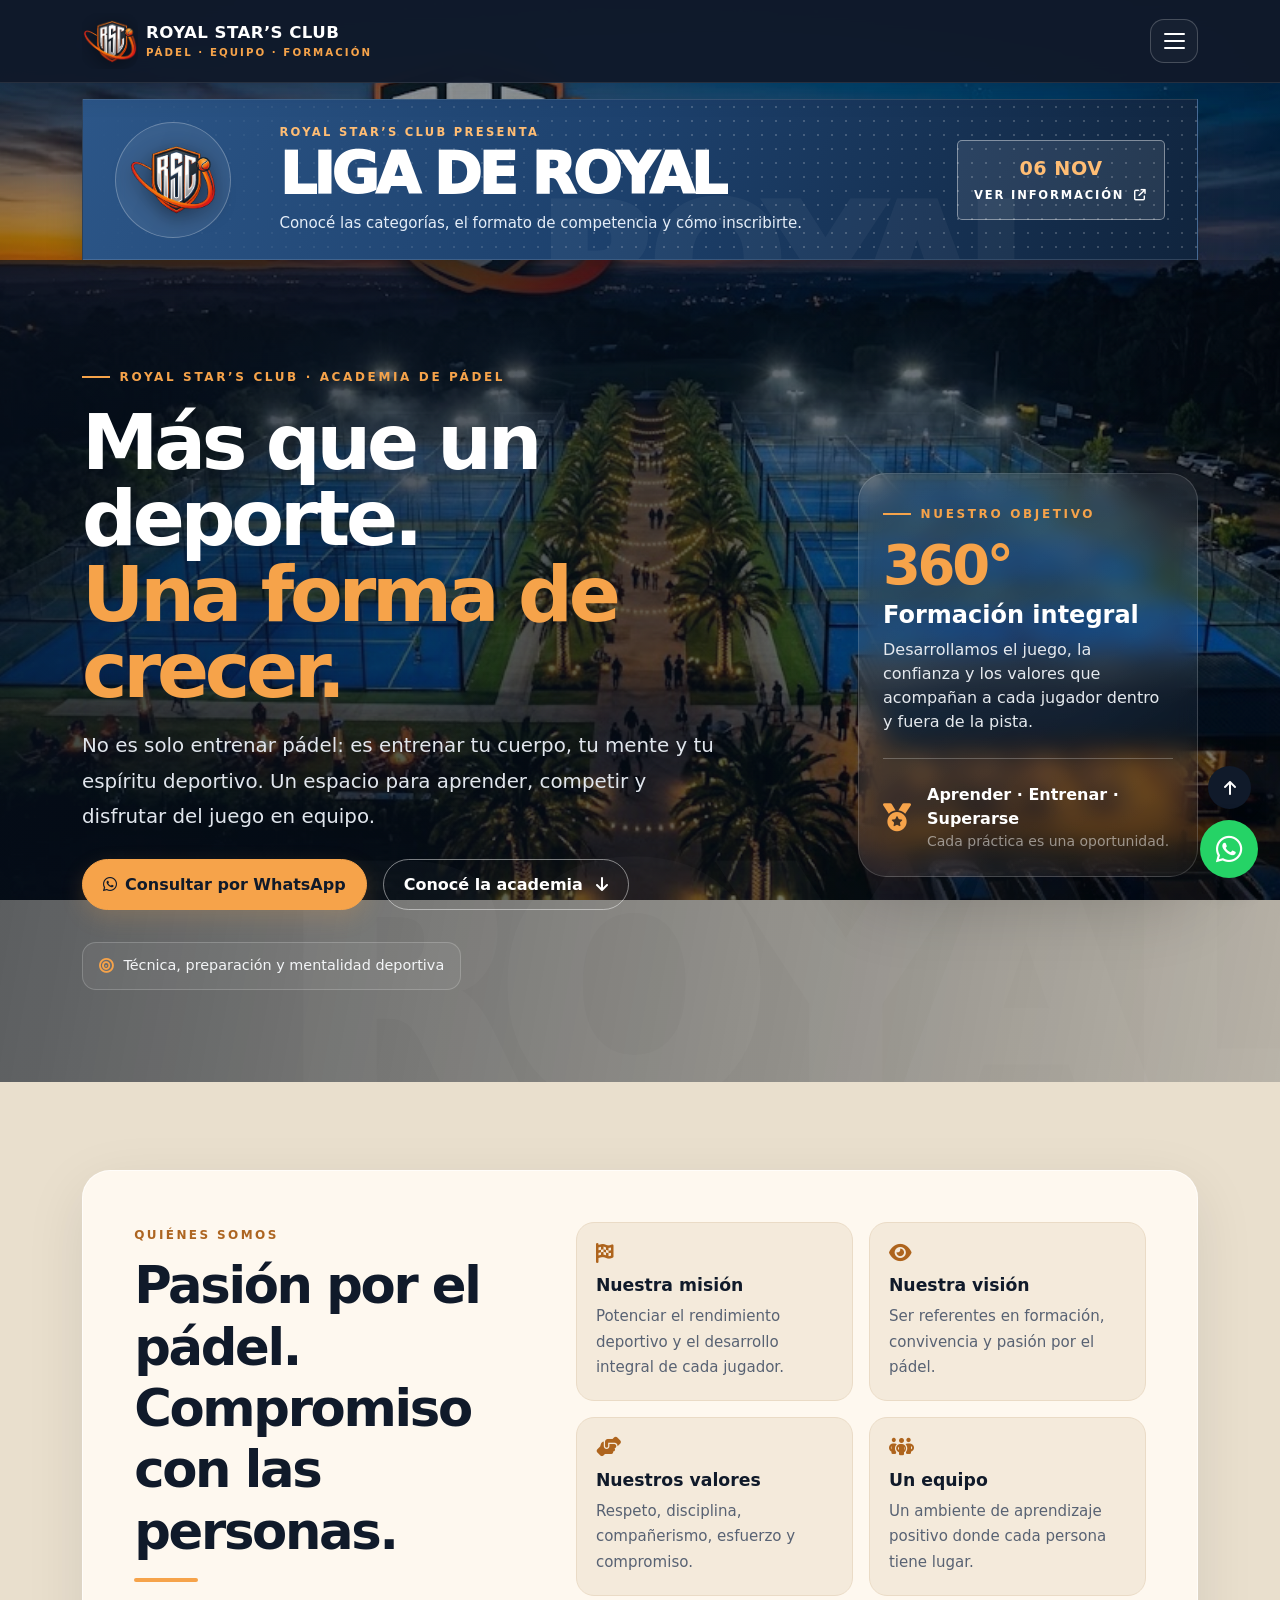
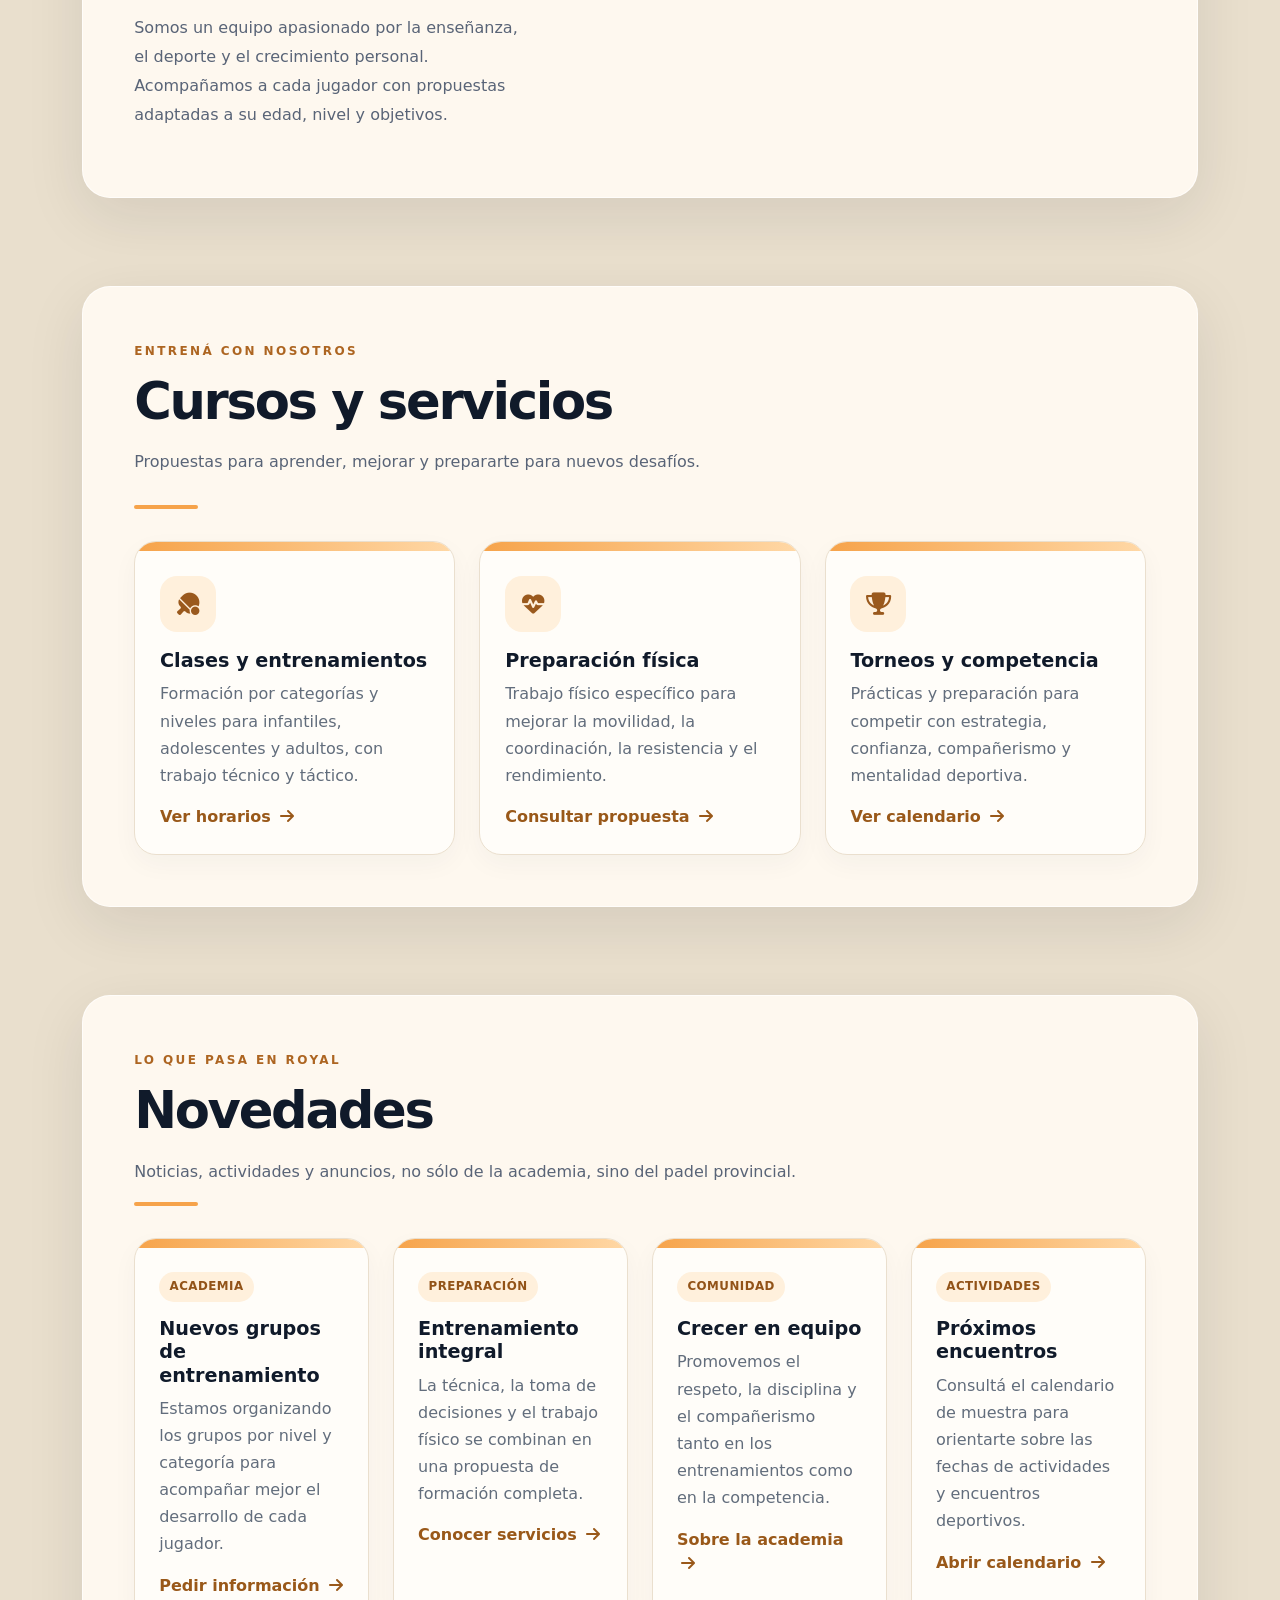
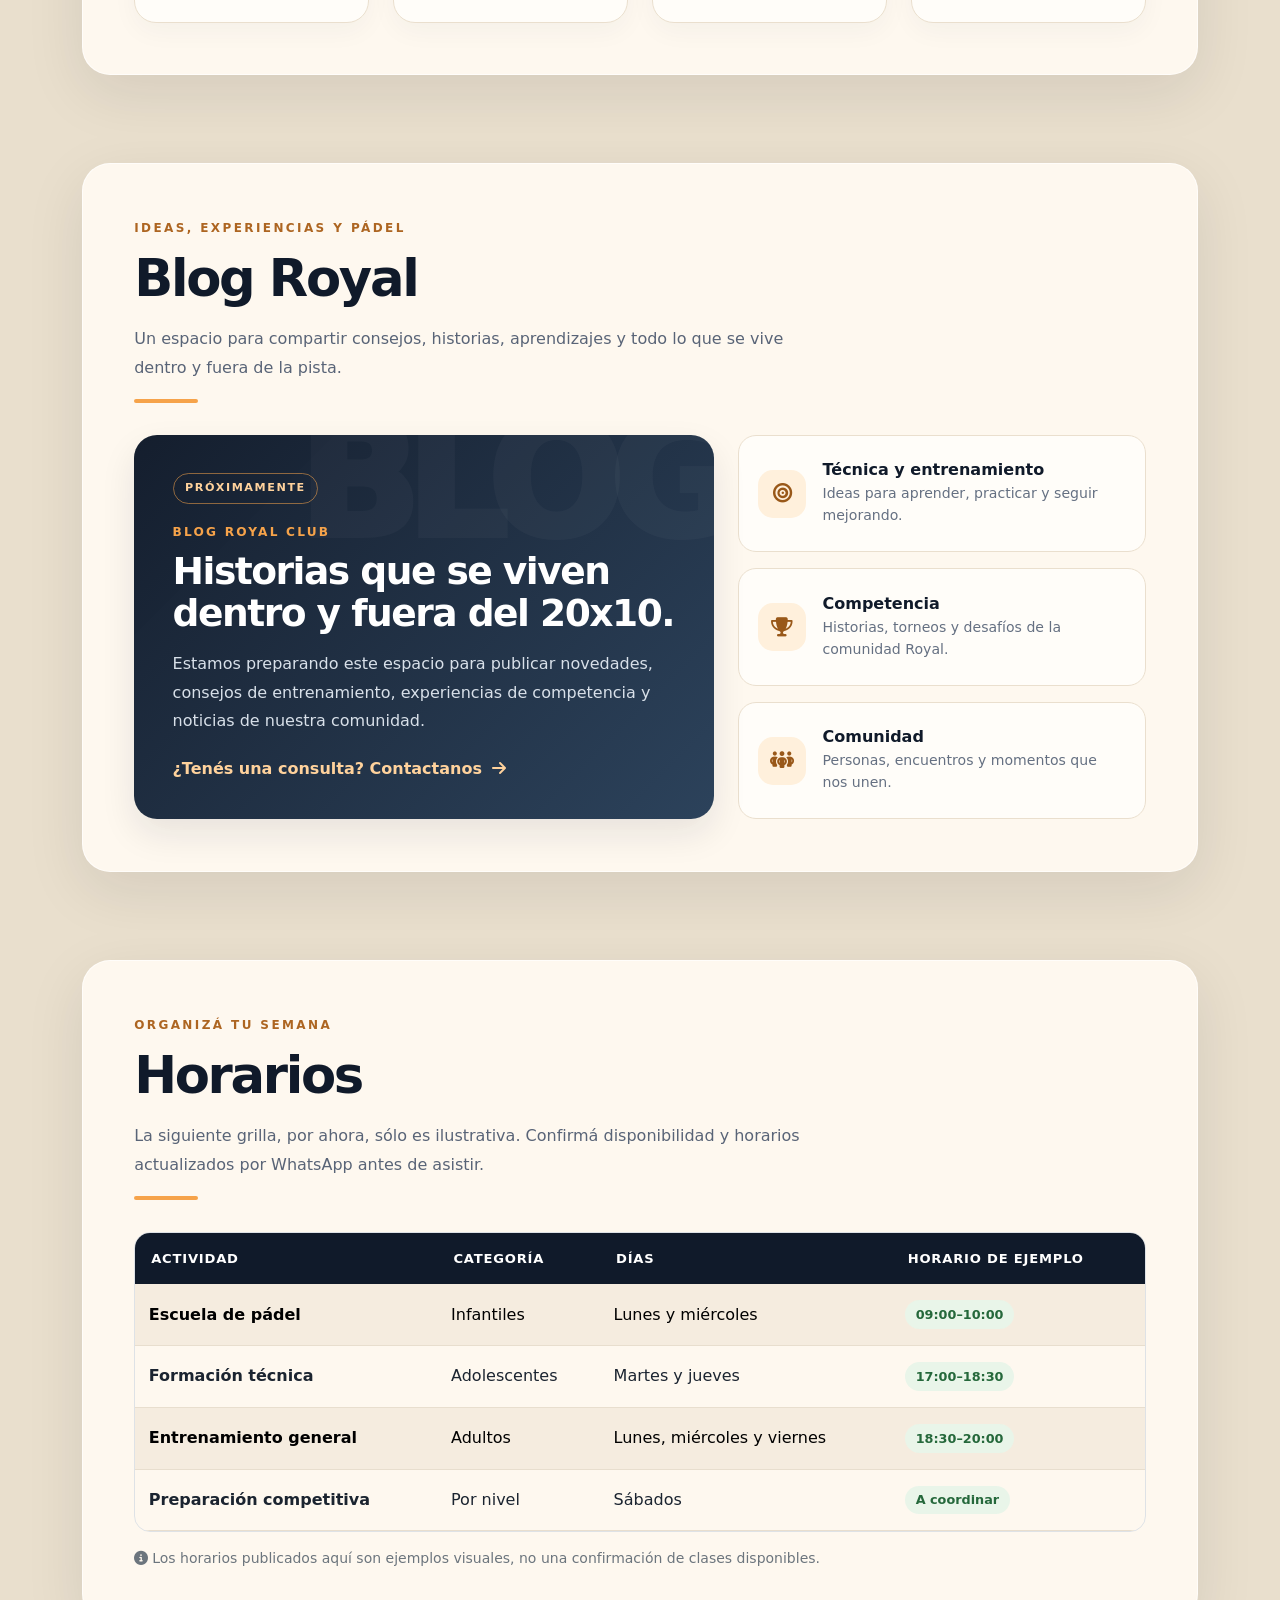
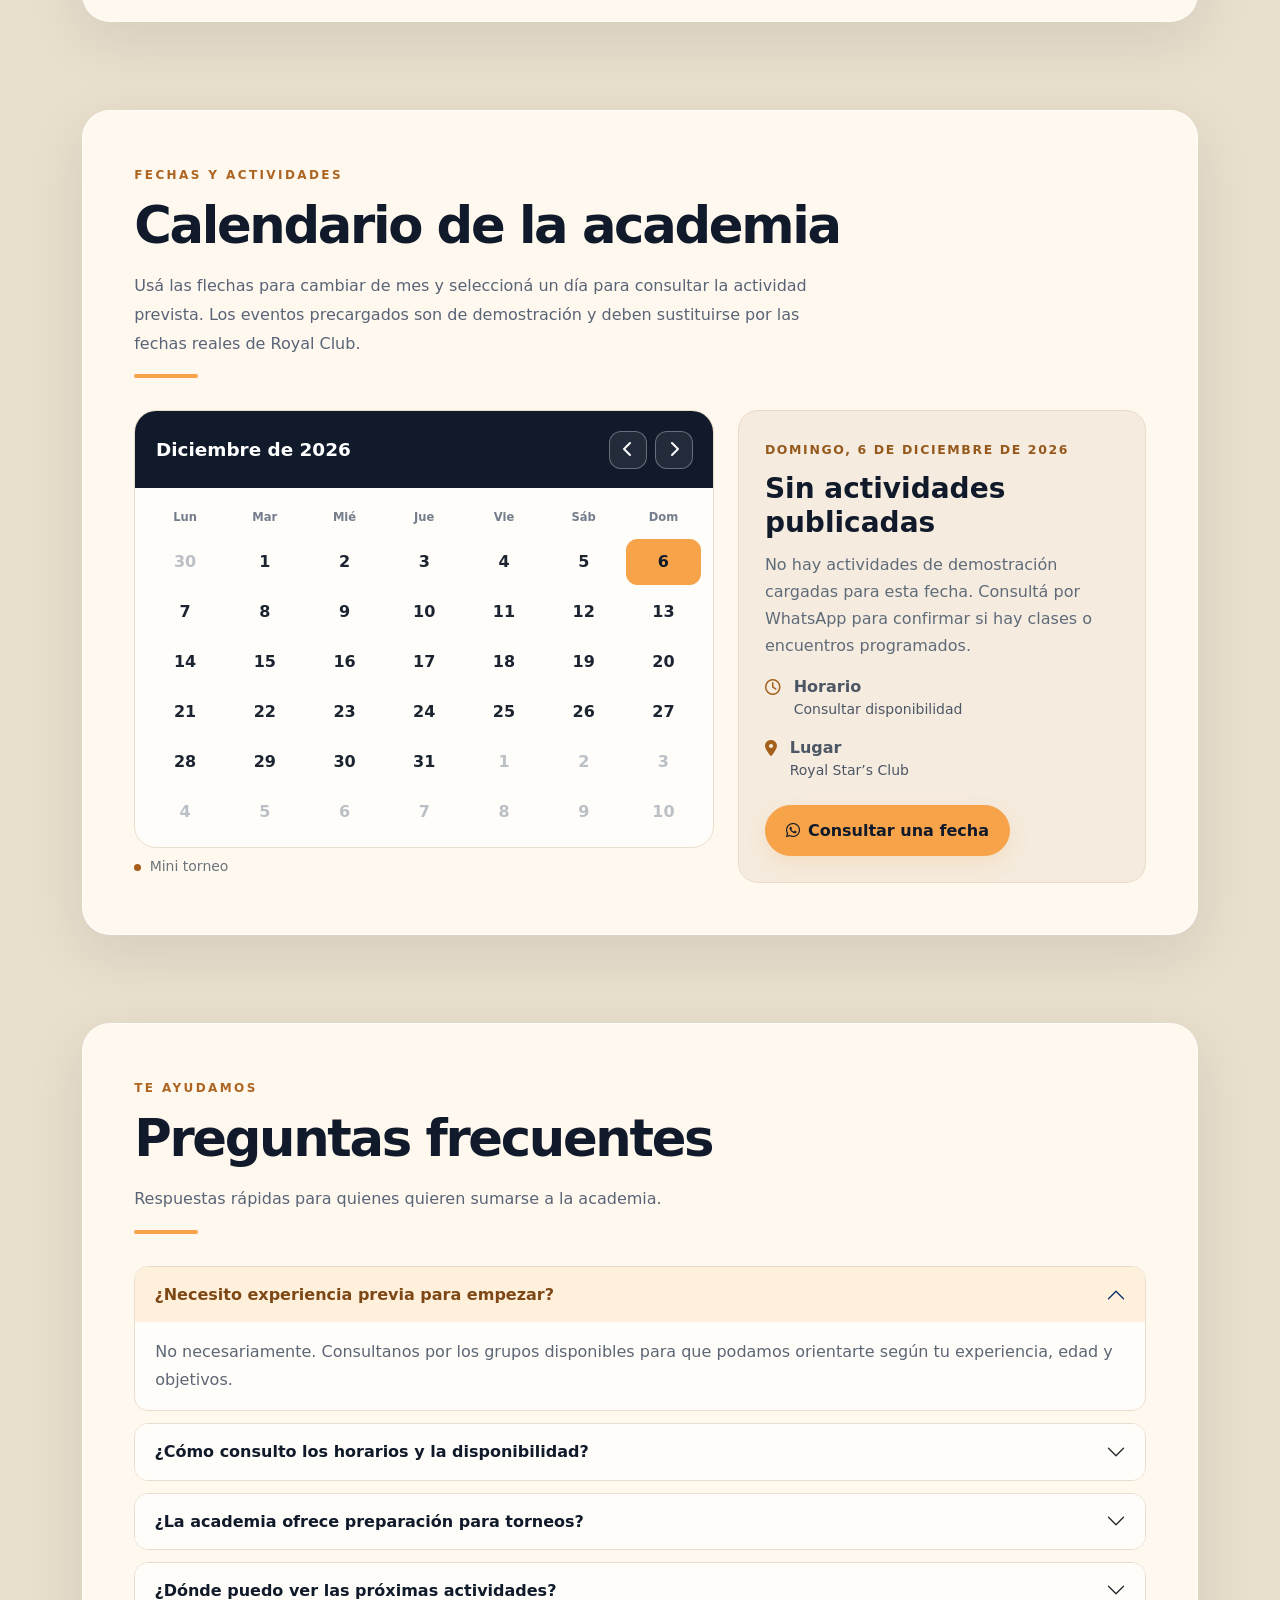
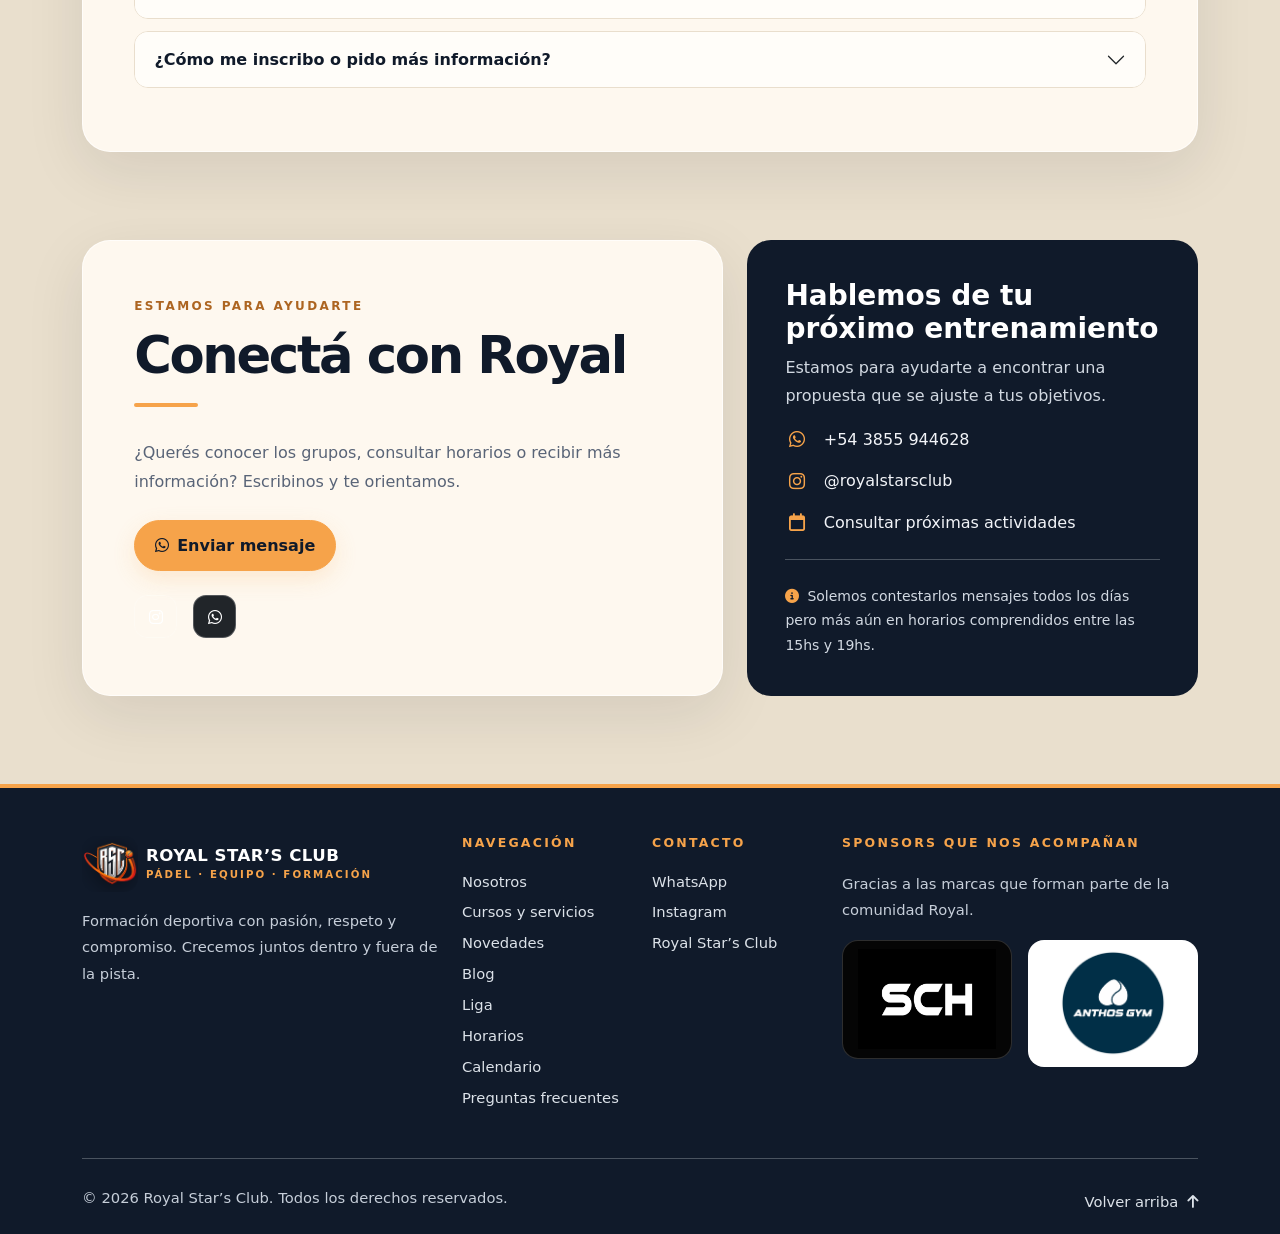
==== index.html @ f1d7011c "Add files via upload" ====
<!doctype html>
<html lang="es">
<head>
  <meta charset="utf-8">
  <meta name="viewport" content="width=device-width, initial-scale=1">
  <meta name="theme-color" content="#101a2a">
  <meta name="description" content="Royal Star’s Club: pádel, formación, equipo y competencia.">
  <title>Royal Star’s Club | Pádel, equipo y formación</title>
  <link rel="icon" type="image/png" href="favicon-royal.png">
  <link href="https://cdn.jsdelivr.net/npm/bootstrap@5.3.3/dist/css/bootstrap.min.css" rel="stylesheet">
  <link rel="stylesheet" href="https://cdnjs.cloudflare.com/ajax/libs/font-awesome/6.5.2/css/all.min.css">
  <style>
    :root{--navy:#101a2a;--navy-2:#172740;--gold:#f6a34a;--cream:#fff8ed;--ink:#1b2430;--muted:#657082;--green:#25d366}
    *{box-sizing:border-box;scroll-behavior:smooth;scroll-padding-top:90px}
    body{margin:0;color:var(--ink);font-family:system-ui,-apple-system,"Segoe UI",Roboto,Arial,sans-serif;background:#e9dfcd;position:relative;isolation:isolate}
    /* Nuevo fondo panorámico de Royal Star’s Club. */
    body::before{content:"";position:fixed;inset:0;z-index:-2;background-image:linear-gradient(135deg,rgba(5,14,26,.28),rgba(5,14,26,.16)),url('fondo-royal.png');background-position:center;background-size:cover;background-repeat:no-repeat;filter:saturate(1.02)}
    body::after{content:"";position:fixed;inset:0;z-index:-1;background:rgba(5,13,24,.16);pointer-events:none}
    .site-nav{background:rgba(16,26,42,.96);backdrop-filter:blur(14px);box-shadow:0 8px 28px #101a2a26;border-bottom:1px solid #ffffff18}
    .navbar{min-height:78px}
    .brand-mark{width:56px;height:56px;display:inline-grid;place-items:center;flex:0 0 56px;border-radius:14px;background:transparent;box-shadow:none;overflow:hidden}.brand-mark img{width:100%;height:100%;object-fit:contain;filter:drop-shadow(0 4px 9px #0007)}
    .brand-name{color:#fff;font-size:1.04rem;line-height:1.12;font-weight:800;letter-spacing:.025em}
    .brand-name small{display:block;color:var(--gold);font-size:.64rem;letter-spacing:.2em;margin-top:4px}
    .navbar .nav-link{color:#e9edf3;font-weight:650;font-size:.88rem;padding:.7rem .62rem!important;border-radius:9px;transition:color .2s,background .2s}
    .navbar .nav-link:hover,.navbar .nav-link:focus{color:var(--gold);background:#ffffff0c}
    .navbar-toggler{border-color:#ffffff55}.navbar-toggler:focus{box-shadow:0 0 0 .2rem #f6a34a55}.navbar-toggler-icon{filter:brightness(0) invert(1)}
    .btn-royal{background:var(--gold);border:1px solid var(--gold);color:var(--navy);font-weight:800;border-radius:999px;padding:.78rem 1.25rem;box-shadow:0 8px 22px #f6a34a30;transition:transform .2s,box-shadow .2s}
    .btn-royal:hover{background:#ffb765;border-color:#ffb765;color:var(--navy);transform:translateY(-2px);box-shadow:0 12px 27px #f6a34a45}
    .btn-ghost{border:1px solid #ffffff78;color:#fff;border-radius:999px;padding:.78rem 1.25rem;font-weight:700}.btn-ghost:hover{background:#fff;color:var(--navy)}
    .hero{min-height:calc(100svh - 78px);display:grid;align-items:center;padding:6rem 0 5.5rem;color:#fff;position:relative;overflow:hidden;background:linear-gradient(100deg,rgba(7,17,31,.66),rgba(7,17,31,.43) 55%,rgba(7,17,31,.22))}
    .hero::after{content:"ROYAL";position:absolute;right:-.03em;bottom:-.23em;font-size:clamp(9rem,25vw,25rem);font-weight:950;letter-spacing:-.09em;color:#ffffff07;line-height:1;pointer-events:none}
    .eyebrow{display:inline-flex;align-items:center;gap:.6rem;color:var(--gold);font-size:.75rem;text-transform:uppercase;letter-spacing:.22em;font-weight:850}
    .eyebrow::before{content:"";width:28px;height:2px;background:var(--gold)}
    .hero h1{font-size:clamp(2.65rem,6vw,5.35rem);line-height:.99;letter-spacing:-.055em;font-weight:900;max-width:850px;margin:1.2rem 0}
    .hero h1 span{color:var(--gold)}.hero-lead{font-size:clamp(1.05rem,1.8vw,1.24rem);line-height:1.8;color:#e1e6ed;max-width:640px}
    .hero-tag{display:inline-flex;align-items:center;gap:.65rem;margin-top:2rem;padding:.75rem 1rem;border:1px solid #ffffff30;border-radius:14px;background:#ffffff0d;color:#f3f5f7;font-size:.9rem}
    .hero-tag i{color:var(--gold)}
    .hero-side{border:1px solid #ffffff28;border-radius:28px;padding:1.5rem;background:linear-gradient(145deg,#ffffff1c,#ffffff06);backdrop-filter:blur(12px);max-width:360px;margin-left:auto;box-shadow:0 25px 70px #0003}
    .hero-side .big-number{font-size:3.4rem;font-weight:900;letter-spacing:-.06em;color:var(--gold);line-height:1}.hero-side p{color:#e5e9ee}
    .section-wrap{padding:5.5rem 0;position:relative}
    .section-panel{background:rgba(255,250,242,.93);border:1px solid #ffffffb5;border-radius:28px;padding:clamp(1.3rem,4vw,3.2rem);box-shadow:0 18px 60px #101a2a18}
    .section-kicker{color:#ad6521;font-size:.75rem;letter-spacing:.2em;text-transform:uppercase;font-weight:850}
    .section-title{color:var(--navy);font-weight:900;letter-spacing:-.045em;font-size:clamp(2rem,4.2vw,3.2rem);margin:.55rem 0 1rem}
    .section-intro{max-width:690px;color:#596477;line-height:1.8}
    .title-rule{height:4px;width:64px;border-radius:3px;background:var(--gold);margin:1rem 0 2rem}
    .value-tile{height:100%;padding:1.2rem;border-radius:18px;background:#f4eadb;border:1px solid #eadbc6}
    .value-tile i{font-size:1.25rem;color:#ae641d;margin-bottom:.8rem}.value-tile h3{font-size:1.08rem;font-weight:850;color:var(--navy)}.value-tile p{margin:0;color:#586273;line-height:1.7;font-size:.94rem}
    .service-card,.news-card{height:100%;background:#fffdf9;border:1px solid #eadfce;border-radius:22px;overflow:hidden;box-shadow:0 9px 26px #2532460a;transition:transform .22s,box-shadow .22s}
    .service-card:hover,.news-card:hover{transform:translateY(-5px);box-shadow:0 18px 38px #25324617}
    .card-top{height:9px;background:linear-gradient(90deg,var(--gold),#ffd8a6)}.service-icon{width:56px;height:56px;display:grid;place-items:center;background:#fff0dc;color:#9a591d;border-radius:17px;font-size:1.4rem;margin-bottom:1.1rem}
    .service-body{padding:1.55rem}.service-body h3,.news-body h3{font-size:1.2rem;font-weight:850;color:var(--navy)}.service-body p,.news-body p{color:#626d7c;line-height:1.7}.text-link{font-weight:800;color:#995819;text-decoration:none}.text-link:hover{color:#c27523}
    .news-date{display:inline-flex;padding:.38rem .65rem;border-radius:999px;background:#fff0dc;color:#925318;font-size:.74rem;font-weight:850;letter-spacing:.04em;margin-bottom:.95rem}.news-body{padding:1.5rem}
    .table-royal{--bs-table-bg:transparent;--bs-table-striped-bg:#f5ecdf;--bs-table-color:var(--ink);vertical-align:middle;margin-bottom:0}.table-royal thead th{background:var(--navy);color:#fff;border:0;font-size:.82rem;letter-spacing:.06em;text-transform:uppercase;padding:1rem}.table-royal tbody td{padding:1rem .85rem;border-color:#e8dece}.time-pill{display:inline-block;background:#e9f5e9;color:#25683b;border-radius:999px;padding:.3rem .65rem;font-size:.8rem;font-weight:800}
    .calendar-shell{border:1px solid #e9decb;border-radius:22px;overflow:hidden;background:#fffdf9}.calendar-head{background:var(--navy);color:#fff;padding:1.2rem 1.3rem;display:flex;align-items:center;justify-content:space-between;gap:1rem}.calendar-head h3{font-weight:850;margin:0;font-size:1.15rem}.calendar-nav{display:flex;gap:.5rem}.calendar-nav button{width:38px;height:38px;border-radius:12px;border:1px solid #ffffff50;background:#ffffff14;color:#fff}.calendar-nav button:hover{background:var(--gold);color:var(--navy)}
    .calendar-grid{display:grid;grid-template-columns:repeat(7,minmax(0,1fr));padding:.75rem;gap:.25rem}.weekday{text-align:center;font-size:.72rem;font-weight:850;color:#747d8b;padding:.55rem 0}.calendar-day{min-height:46px;border:1px solid transparent;border-radius:11px;background:transparent;color:var(--ink);font-weight:650;position:relative}.calendar-day:hover{background:#fff0dc;border-color:#f1c68e}.calendar-day.muted{color:#bbc0c6}.calendar-day.today{border-color:var(--gold)}.calendar-day.selected{background:var(--gold);color:var(--navy);font-weight:900}.calendar-day.has-event::after{content:"";height:5px;width:5px;position:absolute;bottom:5px;left:calc(50% - 2.5px);border-radius:50%;background:#a75e1c}.calendar-day.selected.has-event::after{background:var(--navy)}
    .event-panel{height:100%;padding:1.6rem;border-radius:20px;background:#f5ecdf;border:1px solid #e9dcc6}.event-panel .event-date{font-size:.78rem;font-weight:850;letter-spacing:.13em;text-transform:uppercase;color:#96591d}.event-panel h3{font-weight:900;color:var(--navy);margin:.7rem 0}.event-panel p{color:#606b7a;line-height:1.7}.event-detail{display:flex;gap:.8rem;align-items:flex-start;margin-top:1rem;color:#4c5665}.event-detail i{color:#a5601c;margin-top:.2rem}
    .accordion-item{border:1px solid #e9decd!important;background:#fffdf9!important;border-radius:14px!important;overflow:hidden;margin-bottom:.75rem}.accordion-button{background:#fffdf9;color:var(--navy);font-weight:800;padding:1.1rem 1.2rem;box-shadow:none!important}.accordion-button:not(.collapsed){background:#fff0dc;color:#7d4816}.accordion-body{color:#5c6675;line-height:1.75}
    .contact-card{background:var(--navy);color:#fff;border-radius:24px;padding:clamp(1.5rem,4vw,2.4rem);height:100%}.contact-card h3{font-weight:850}.contact-card p{color:#d2d9e2;line-height:1.75}.contact-item{display:flex;gap:.9rem;align-items:center;margin-top:1.1rem;color:#f2f4f8}.contact-item i{color:var(--gold);font-size:1.15rem;width:24px;text-align:center}.contact-item a{color:inherit;text-decoration:none}.contact-item a:hover{color:var(--gold)}
    .site-footer{background:var(--navy);color:#fff;padding:3rem 0 1.3rem;border-top:4px solid var(--gold)}.footer-title{font-size:.78rem;letter-spacing:.18em;text-transform:uppercase;color:var(--gold);font-weight:850;margin-bottom:1.25rem}.footer-copy{color:#c6ced9;line-height:1.8;font-size:.92rem}.footer-link{color:#dce2e9;text-decoration:none;display:block;margin:.55rem 0;font-size:.92rem}.footer-link:hover{color:var(--gold)}
     .sponsor-box{min-height:116px;border:1px solid #ffffff2a;border-radius:16px;background:#ffffff0d;display:flex;align-items:center;justify-content:center;padding:.55rem;transition:transform .2s,box-shadow .2s;overflow:hidden}.sponsor-box:hover{transform:translateY(-3px);box-shadow:0 10px 24px #0003}.sponsor-box img{display:block;width:100%;height:100px;max-height:100px;object-fit:contain}.sponsor-box-sch{background:#050505}.sponsor-box-anthos{background:#fff}.sponsor-box-anthos img{height:108px;max-height:108px}
    .social-icon{width:43px;height:43px;border-radius:13px;display:inline-grid;place-items:center;border:1px solid #ffffff3b;color:#fff;text-decoration:none;margin-right:.5rem}.social-icon:hover{background:var(--gold);border-color:var(--gold);color:var(--navy)}
    .float-ws{position:fixed;right:22px;bottom:22px;z-index:1040;width:58px;height:58px;border-radius:50%;display:grid;place-items:center;background:var(--green);color:#fff;font-size:1.9rem;text-decoration:none;box-shadow:0 8px 24px #07100f40;transition:transform .2s}.float-ws:hover{transform:translateY(-4px) scale(1.04);color:white}
    .to-top{position:fixed;right:29px;bottom:91px;z-index:1039;width:43px;height:43px;border-radius:50%;display:grid;place-items:center;background:var(--navy);color:#fff;text-decoration:none;box-shadow:0 5px 15px #0002}.to-top:hover{background:var(--gold);color:var(--navy)}
    @media(max-width:991.98px){.navbar-collapse{padding:1rem 0}.navbar-nav{gap:.2rem}.navbar .nav-link{padding:.7rem .75rem!important}.hero{min-height:unset;padding:6rem 0}.hero-side{margin:2.5rem 0 0;max-width:none}.section-wrap{padding:3.5rem 0}.hero::after{font-size:35vw}}
    @media(max-width:575.98px){.brand-name{font-size:.86rem}.brand-mark{height:46px;width:46px;flex-basis:46px}.section-panel{border-radius:20px}.calendar-grid{gap:.05rem;padding:.4rem}.calendar-day{min-height:38px;font-size:.84rem;border-radius:8px}.weekday{font-size:.65rem}.calendar-head{padding:1rem}.hero h1{font-size:2.8rem}.float-ws{right:14px;bottom:14px;width:52px;height:52px}.to-top{right:20px;bottom:78px}}
  
    /* Blog y Liga */
    .blog-feature{height:100%;min-height:310px;position:relative;overflow:hidden;display:flex;align-items:flex-end;padding:clamp(1.5rem,4vw,2.4rem);border-radius:23px;background:linear-gradient(135deg,rgba(16,26,42,.98),rgba(31,55,82,.94));color:#fff;box-shadow:0 15px 35px #101a2a18}
    .blog-feature::after{content:"BLOG";position:absolute;right:-.06em;top:-.2em;font-size:clamp(5rem,15vw,10rem);font-weight:950;letter-spacing:-.09em;color:#ffffff08;line-height:1;pointer-events:none}
    .blog-feature-content{position:relative;z-index:1;max-width:580px}.blog-status{display:inline-flex;padding:.38rem .72rem;border:1px solid #f6a34a88;border-radius:999px;color:#ffd29c;font-size:.7rem;font-weight:900;letter-spacing:.14em}
    .blog-feature-kicker{display:block;color:var(--gold);font-size:.76rem;font-weight:850;letter-spacing:.18em;text-transform:uppercase;margin:1.2rem 0 .5rem}.blog-feature h3{font-size:clamp(1.6rem,3.2vw,2.35rem);font-weight:900;letter-spacing:-.04em;line-height:1.12;max-width:520px}.blog-feature p{color:#d8e0e9;line-height:1.8;max-width:520px;margin:1rem 0 1.3rem}.blog-feature-link{color:#ffd29c;text-decoration:none;font-weight:850}.blog-feature-link:hover{color:#fff}.blog-topics{height:100%;display:grid;gap:1rem}.blog-topic{display:flex;align-items:center;gap:1rem;padding:1.2rem;border:1px solid #eadfce;border-radius:18px;background:#fffdf9;min-height:92px}.blog-topic-icon{width:48px;height:48px;flex:0 0 48px;display:grid;place-items:center;border-radius:15px;background:#fff0dc;color:#995819;font-size:1.2rem}.blog-topic h3{font-size:1rem;color:var(--navy);font-weight:850;margin:0 0 .25rem}.blog-topic p{font-size:.88rem;line-height:1.55;color:#657082;margin:0}
    .league-hero{position:relative;overflow:hidden;padding:clamp(1.5rem,4vw,2.7rem);border-radius:24px;background:linear-gradient(120deg,#101a2a 0%,#1a304c 66%,#284968 100%);color:#fff;box-shadow:0 17px 38px #101a2a20}.league-hero::after{content:"LIGA";position:absolute;right:-.03em;bottom:-.28em;font-size:clamp(7rem,20vw,14rem);font-weight:950;letter-spacing:-.09em;line-height:1;color:#ffffff08;pointer-events:none}.league-hero-content{position:relative;z-index:1}.league-overline{display:inline-flex;align-items:center;gap:.55rem;color:#ffd29c;font-size:.76rem;font-weight:900;letter-spacing:.19em;text-transform:uppercase}.league-hero h2{font-size:clamp(2rem,4.5vw,3.45rem);font-weight:950;letter-spacing:-.055em;line-height:1.04;margin:1rem 0 .8rem}.league-hero h2 span{color:var(--gold)}.league-hero p{color:#e0e7ef;max-width:650px;line-height:1.75;margin-bottom:1.15rem}.league-location{display:inline-flex;align-items:center;gap:.6rem;padding:.65rem .9rem;border-radius:12px;background:#ffffff13;border:1px solid #ffffff28;color:#fff;font-weight:800}.league-location i{color:var(--gold)}.league-date-stamp{position:relative;z-index:1;width:min(100%,190px);margin-left:auto;padding:1.25rem;border:1px solid #ffffff34;border-radius:20px;background:#ffffff12;text-align:center;backdrop-filter:blur(8px)}.league-date-stamp small{display:block;color:#ffd29c;font-size:.72rem;font-weight:900;letter-spacing:.17em}.league-date-stamp strong{display:block;font-size:3.3rem;font-weight:950;letter-spacing:-.07em;line-height:1.05}.league-date-stamp span{display:block;color:#e1e7ee;font-weight:750}.league-metric{height:100%;padding:1.35rem;border-radius:18px;background:#fffdf9;border:1px solid #eadfce;box-shadow:0 8px 22px #25324608}.league-metric-label{display:block;color:#8c591f;font-size:.72rem;font-weight:900;letter-spacing:.13em;text-transform:uppercase;margin-bottom:.45rem}.league-metric strong{display:block;color:var(--navy);font-size:clamp(1.4rem,3vw,2rem);font-weight:950;letter-spacing:-.045em;line-height:1.1}.league-metric p{color:#657082;font-size:.88rem;line-height:1.55;margin:.55rem 0 0}.league-info-card{height:100%;padding:1.5rem;border:1px solid #eadfce;border-radius:20px;background:#fffdf9}.league-info-title{display:flex;align-items:center;gap:.7rem;color:var(--navy);font-size:1.18rem;font-weight:900;margin-bottom:1.25rem}.league-info-title i{color:#a5601c}.league-step{display:flex;gap:.9rem;align-items:flex-start;margin:1.05rem 0}.league-step-number{width:34px;height:34px;flex:0 0 34px;display:grid;place-items:center;border-radius:11px;background:#fff0dc;color:#925318;font-weight:950}.league-step h4{font-size:.98rem;color:var(--navy);font-weight:850;margin:0 0 .25rem}.league-step p{font-size:.9rem;color:#626d7c;line-height:1.6;margin:0}.league-payment-note{display:flex;gap:.85rem;align-items:flex-start;padding:1rem 1.1rem;margin-top:1.1rem;border-radius:15px;border:1px solid #f0d3ac;background:#fff5e8;color:#65451f;line-height:1.65;font-size:.9rem}.league-payment-note i{color:#a5601c;font-size:1.15rem;margin-top:.2rem}.league-category{padding:1.35rem;border:1px solid #eadfce;border-radius:18px;background:#f9f3e9;margin-bottom:1rem}.league-category:last-child{margin-bottom:0}.league-category h4{display:flex;align-items:center;gap:.6rem;font-size:1.02rem;color:var(--navy);font-weight:900;margin:0 0 1rem}.league-category h4 i{color:#a5601c}.category-tags{display:flex;flex-wrap:wrap;gap:.5rem}.category-tag{display:inline-flex;align-items:center;padding:.48rem .72rem;border-radius:999px;background:#fffdf9;border:1px solid #e8d9c3;color:#5a4b39;font-size:.83rem;font-weight:800}.league-cta{display:flex;align-items:center;justify-content:space-between;gap:1rem;flex-wrap:wrap;padding:1.35rem 1.5rem;margin-top:1.2rem;border-radius:18px;background:#f1e5d2;border:1px solid #e6d4ba}.league-cta h3{color:var(--navy);font-size:1.15rem;font-weight:900;margin:0 0 .25rem}.league-cta p{color:#626d7c;margin:0;font-size:.9rem;line-height:1.55}


    /* Menú principal desplegable con botón de tres líneas en todas las pantallas */
    .navbar{min-height:76px;flex-wrap:wrap}
    .navbar>.container{flex-wrap:wrap}
    .navbar-toggler{width:48px;height:44px;padding:0;display:grid;place-items:center;border:1px solid #ffffff35;border-radius:14px;background:#ffffff08;transition:background .2s,border-color .2s,transform .2s}
    .navbar-toggler:hover{background:#ffffff16;border-color:#f6a34a88}
    .navbar-toggler:focus{box-shadow:0 0 0 .2rem #f6a34a55}
    .hamburger-lines{width:21px;height:16px;display:flex;flex-direction:column;justify-content:space-between}
    .hamburger-lines span{display:block;width:100%;height:2px;border-radius:4px;background:#fff;transition:transform .22s ease,opacity .18s ease}
    .navbar-toggler[aria-expanded="true"] .hamburger-lines span:nth-child(1){transform:translateY(7px) rotate(45deg)}
    .navbar-toggler[aria-expanded="true"] .hamburger-lines span:nth-child(2){opacity:0}
    .navbar-toggler[aria-expanded="true"] .hamburger-lines span:nth-child(3){transform:translateY(-7px) rotate(-45deg)}
    .navbar .navbar-collapse{flex-basis:100%;width:100%;margin-top:.7rem;padding:.85rem;background:rgba(10,20,35,.98);border:1px solid #ffffff1c;border-radius:18px;box-shadow:0 16px 38px #0003;}
    .navbar .navbar-nav{display:grid;grid-template-columns:repeat(5,minmax(0,1fr));gap:.35rem;width:100%;margin:0!important}
    .navbar .navbar-nav .nav-link{display:flex;align-items:center;justify-content:center;min-height:44px;padding:.65rem .75rem!important;text-align:center}
    .navbar .navbar-nav .nav-item:last-child{display:flex;align-items:stretch}
    .navbar .navbar-nav .nav-item:last-child .btn{display:flex;align-items:center;justify-content:center;width:100%;min-height:44px;margin:0!important}
    @media(max-width:991.98px){.navbar .navbar-collapse{padding:.75rem}.navbar .navbar-nav{grid-template-columns:repeat(3,minmax(0,1fr))}.navbar .navbar-nav .nav-link{padding:.65rem .5rem!important}.navbar .navbar-nav .nav-item:last-child .btn{padding:.65rem .65rem}}
    @media(max-width:575.98px){.navbar .navbar-nav{grid-template-columns:repeat(2,minmax(0,1fr));gap:.25rem}.navbar .navbar-nav .nav-link{justify-content:flex-start;text-align:left;padding:.7rem .75rem!important}.navbar .navbar-nav .nav-item:last-child{grid-column:1/-1}.navbar .navbar-collapse{margin-top:.55rem;padding:.65rem;border-radius:15px}.navbar-toggler{width:44px;height:42px}}


    .league-promo-shell{position:relative;z-index:5;padding:16px 0 0;margin-bottom:0}
    .league-promo{position:relative;isolation:isolate;display:grid;grid-template-columns:142px minmax(0,1fr) auto;align-items:center;gap:1.4rem;min-height:150px;padding:1.35rem 2rem;overflow:hidden;text-decoration:none;color:#fff;background:linear-gradient(112deg,#2c5688 0%,#1d416d 48%,#10243d 100%);box-shadow:0 14px 32px #06142648;border:1px solid #ffffff20;transition:transform .22s,box-shadow .22s}
    .league-promo::before{content:"";position:absolute;inset:0;z-index:-1;opacity:.19;background-image:radial-gradient(#ffffff 1px,transparent 1px);background-size:14px 14px;mask-image:linear-gradient(90deg,transparent 0%,#000 55%,#000 100%)}
    .league-promo::after{content:"ROYAL";position:absolute;right:13%;bottom:-.55em;z-index:-1;color:#ffffff0b;font-size:clamp(5rem,13vw,10rem);font-weight:1000;letter-spacing:-.08em;line-height:1}
    .league-promo:hover{transform:translateY(-3px);box-shadow:0 20px 38px #0614265c;color:#fff}
    .league-promo-emblem{display:grid;place-items:center;width:116px;height:116px;border-radius:50%;background:#ffffff12;border:1px solid #ffffff42;backdrop-filter:blur(5px)}
    .league-promo-emblem img{width:90px;height:90px;object-fit:contain;filter:drop-shadow(0 5px 10px #0007)}
    .league-promo-copy small{display:block;color:#ffbd74;text-transform:uppercase;font-size:.72rem;letter-spacing:.2em;font-weight:900;margin-bottom:.35rem}
    .league-promo-copy h2{margin:0;color:#fff;font-size:clamp(2rem,4.5vw,3.65rem);font-weight:1000;line-height:.98;letter-spacing:-.055em;text-transform:uppercase}
    .league-promo-copy p{margin:.55rem 0 0;color:#e4edf8;font-size:.94rem;line-height:1.5}
    .league-promo-action{min-width:160px;text-align:center;padding:.9rem 1rem;border:1px solid #ffffff6b;background:#ffffff17;border-radius:5px;color:#fff;font-weight:900;letter-spacing:.03em}
    .league-promo-action strong{display:block;font-size:1.2rem;color:#ffbd74}.league-promo-action span{display:block;font-size:.72rem;text-transform:uppercase;letter-spacing:.16em;margin-top:.2rem}
    .league-promo:focus-visible{outline:4px solid #ffb45f;outline-offset:4px}
    @media(max-width:767.98px){.league-promo-shell{padding:12px 0 0}.league-promo{grid-template-columns:76px minmax(0,1fr);gap:.9rem;padding:1rem;min-height:120px}.league-promo-emblem{width:72px;height:72px}.league-promo-emblem img{width:62px;height:62px}.league-promo-copy h2{font-size:clamp(1.65rem,7vw,2.5rem)}.league-promo-copy p{font-size:.82rem}.league-promo-action{grid-column:1/-1;min-width:0;padding:.55rem .8rem}.league-promo-action strong,.league-promo-action span{display:inline;margin:0 .25rem}}
    @media(max-width:420px){.league-promo-copy small{font-size:.62rem;letter-spacing:.12em}.league-promo-copy p{max-width:250px}}
  </style>
</head>
<body id="top">
  <nav class="navbar site-nav sticky-top" aria-label="Navegación principal">
    <div class="container">
      <a class="navbar-brand d-flex align-items-center gap-2 me-3" href="#inicio" aria-label="Royal Star’s Club, inicio">
        <span class="brand-mark"><img src="logo-royal.png" alt="Escudo Royal Star’s Club"></span><span class="brand-name">ROYAL STAR’S CLUB<small>PÁDEL · EQUIPO · FORMACIÓN</small></span>
      </a>
      <button class="navbar-toggler ms-auto" type="button" data-bs-toggle="collapse" data-bs-target="#royalNav" aria-controls="royalNav" aria-expanded="false" aria-label="Abrir menú"><span class="hamburger-lines" aria-hidden="true"><span></span><span></span><span></span></span></button>
      <div class="collapse navbar-collapse" id="royalNav">
        <ul class="navbar-nav align-items-stretch">
          <li class="nav-item"><a class="nav-link" href="#inicio">Inicio</a></li>
          <li class="nav-item"><a class="nav-link" href="#nosotros">Nosotros</a></li>
          <li class="nav-item"><a class="nav-link" href="#cursos">Cursos</a></li>
          <li class="nav-item"><a class="nav-link" href="#novedades">Novedades</a></li>
          <li class="nav-item"><a class="nav-link" href="#blog">Blog</a></li>
          <li class="nav-item"><a class="nav-link" href="liga.html" target="_blank" rel="noopener">Liga</a></li>
          <li class="nav-item"><a class="nav-link" href="#horarios">Horarios</a></li>
          <li class="nav-item"><a class="nav-link" href="#calendario">Calendario</a></li>
          <li class="nav-item"><a class="nav-link" href="#preguntas">Preguntas frecuentes</a></li>
          <li class="nav-item ms-xl-1"><a class="btn btn-royal btn-sm px-3 mt-2 mt-xl-0" href="#contacto">Contacto <i class="fa-solid fa-arrow-right ms-1"></i></a></li>
        </ul>
      </div>
    </div>
  </nav>

  <main>

    <div class="league-promo-shell">
      <div class="container">
        <a class="league-promo" href="liga.html" target="_blank" rel="noopener" aria-label="Abrir la página especial Liga de Royal">
          <span class="league-promo-emblem"><img src="logo-royal.png" alt="" aria-hidden="true"></span>
          <span class="league-promo-copy"><small>Royal Star’s Club presenta</small><h2>Liga de Royal</h2><p>Conocé las categorías, el formato de competencia y cómo inscribirte.</p></span>
          <span class="league-promo-action"><strong>06 NOV</strong><span>Ver información <i class="fa-solid fa-arrow-up-right-from-square ms-1"></i></span></span>
        </a>
      </div>
    </div>
    <section id="inicio" class="hero">
      <div class="container position-relative" style="z-index:1">
        <div class="row align-items-center g-5">
          <div class="col-lg-8">
            <span class="eyebrow">Royal Star’s Club · Academia de pádel</span>
            <h1>Más que un deporte.<br><span>Una forma de crecer.</span></h1>
            <p class="hero-lead">No es solo entrenar pádel: es entrenar tu cuerpo, tu mente y tu espíritu deportivo. Un espacio para aprender, competir y disfrutar del juego en equipo.</p>
            <div class="d-flex flex-wrap gap-3 mt-4"><a class="btn btn-royal" href="https://wa.me/543855944628?text=Hola,%20me%20gustar%C3%ADa%20recibir%20m%C3%A1s%20informaci%C3%B3n" target="_blank" rel="noopener"><i class="fa-brands fa-whatsapp me-2"></i>Consultar por WhatsApp</a><a class="btn btn-ghost" href="#cursos">Conocé la academia <i class="fa-solid fa-arrow-down ms-2"></i></a></div>
            <div class="hero-tag"><i class="fa-solid fa-bullseye"></i> Técnica, preparación y mentalidad deportiva</div>
          </div>
          <div class="col-lg-4 d-none d-lg-block"><div class="hero-side"><span class="eyebrow">Nuestro objetivo</span><div class="big-number mt-3">360°</div><h2 class="h4 fw-bold mt-2">Formación integral</h2><p class="mb-0">Desarrollamos el juego, la confianza y los valores que acompañan a cada jugador dentro y fuera de la pista.</p><hr class="border-light opacity-25 my-4"><div class="d-flex gap-3 align-items-center"><i class="fa-solid fa-medal fs-3" style="color:var(--gold)"></i><div><strong>Aprender · Entrenar · Superarse</strong><div class="small text-white-50">Cada práctica es una oportunidad.</div></div></div></div></div>
        </div>
      </div>
    </section>

    <section id="nosotros" class="section-wrap">
      <div class="container"><div class="section-panel">
        <div class="row g-5 align-items-start"><div class="col-lg-5"><span class="section-kicker">Quiénes somos</span><h2 class="section-title">Pasión por el pádel.<br>Compromiso con las personas.</h2><div class="title-rule"></div><p class="section-intro">Somos un equipo apasionado por la enseñanza, el deporte y el crecimiento personal. Acompañamos a cada jugador con propuestas adaptadas a su edad, nivel y objetivos.</p></div>
          <div class="col-lg-7"><div class="row g-3">
            <div class="col-sm-6"><div class="value-tile"><i class="fa-solid fa-flag-checkered"></i><h3>Nuestra misión</h3><p>Potenciar el rendimiento deportivo y el desarrollo integral de cada jugador.</p></div></div>
            <div class="col-sm-6"><div class="value-tile"><i class="fa-solid fa-eye"></i><h3>Nuestra visión</h3><p>Ser referentes en formación, convivencia y pasión por el pádel.</p></div></div>
            <div class="col-sm-6"><div class="value-tile"><i class="fa-solid fa-handshake-angle"></i><h3>Nuestros valores</h3><p>Respeto, disciplina, compañerismo, esfuerzo y compromiso.</p></div></div>
            <div class="col-sm-6"><div class="value-tile"><i class="fa-solid fa-people-group"></i><h3>Un equipo</h3><p>Un ambiente de aprendizaje positivo donde cada persona tiene lugar.</p></div></div>
          </div></div>
        </div>
      </div></div>
    </section>

    <section id="cursos" class="section-wrap pt-0">
      <div class="container"><div class="section-panel">
        <div class="d-flex flex-wrap align-items-end justify-content-between gap-3 mb-4"><div><span class="section-kicker">Entrená con nosotros</span><h2 class="section-title mb-0">Cursos y servicios</h2></div><p class="section-intro mb-1">Propuestas para aprender, mejorar y prepararte para nuevos desafíos.</p></div><div class="title-rule"></div>
        <div class="row g-4">
          <div class="col-md-6 col-xl-4"><article class="service-card"><div class="card-top"></div><div class="service-body"><div class="service-icon"><i class="fa-solid fa-table-tennis-paddle-ball"></i></div><h3>Clases y entrenamientos</h3><p>Formación por categorías y niveles para infantiles, adolescentes y adultos, con trabajo técnico y táctico.</p><a class="text-link" href="#horarios">Ver horarios <i class="fa-solid fa-arrow-right ms-1"></i></a></div></article></div>
          <div class="col-md-6 col-xl-4"><article class="service-card"><div class="card-top"></div><div class="service-body"><div class="service-icon"><i class="fa-solid fa-heart-pulse"></i></div><h3>Preparación física</h3><p>Trabajo físico específico para mejorar la movilidad, la coordinación, la resistencia y el rendimiento.</p><a class="text-link" href="#contacto">Consultar propuesta <i class="fa-solid fa-arrow-right ms-1"></i></a></div></article></div>
          <div class="col-md-6 col-xl-4"><article class="service-card"><div class="card-top"></div><div class="service-body"><div class="service-icon"><i class="fa-solid fa-trophy"></i></div><h3>Torneos y competencia</h3><p>Prácticas y preparación para competir con estrategia, confianza, compañerismo y mentalidad deportiva.</p><a class="text-link" href="#calendario">Ver calendario <i class="fa-solid fa-arrow-right ms-1"></i></a></div></article></div>
        </div>
      </div></div>
    </section>

    <section id="novedades" class="section-wrap pt-0">
      <div class="container"><div class="section-panel">
        <span class="section-kicker">Lo que pasa en Royal</span><h2 class="section-title">Novedades</h2><p class="section-intro">Noticias, actividades y anuncios, no sólo de la academia, sino del padel provincial.</p><div class="title-rule"></div>
        <div class="row g-4">
          <div class="col-md-6 col-xl-3"><article class="news-card"><div class="card-top"></div><div class="news-body"><span class="news-date">ACADEMIA</span><h3>Nuevos grupos de entrenamiento</h3><p>Estamos organizando los grupos por nivel y categoría para acompañar mejor el desarrollo de cada jugador.</p><a href="#contacto" class="text-link">Pedir información <i class="fa-solid fa-arrow-right ms-1"></i></a></div></article></div>
          <div class="col-md-6 col-xl-3"><article class="news-card"><div class="card-top"></div><div class="news-body"><span class="news-date">PREPARACIÓN</span><h3>Entrenamiento integral</h3><p>La técnica, la toma de decisiones y el trabajo físico se combinan en una propuesta de formación completa.</p><a href="#cursos" class="text-link">Conocer servicios <i class="fa-solid fa-arrow-right ms-1"></i></a></div></article></div>
          <div class="col-md-6 col-xl-3"><article class="news-card"><div class="card-top"></div><div class="news-body"><span class="news-date">COMUNIDAD</span><h3>Crecer en equipo</h3><p>Promovemos el respeto, la disciplina y el compañerismo tanto en los entrenamientos como en la competencia.</p><a href="#nosotros" class="text-link">Sobre la academia <i class="fa-solid fa-arrow-right ms-1"></i></a></div></article></div>
          <div class="col-md-6 col-xl-3"><article class="news-card"><div class="card-top"></div><div class="news-body"><span class="news-date">ACTIVIDADES</span><h3>Próximos encuentros</h3><p>Consultá el calendario de muestra para orientarte sobre las fechas de actividades y encuentros deportivos.</p><a href="#calendario" class="text-link">Abrir calendario <i class="fa-solid fa-arrow-right ms-1"></i></a></div></article></div>
        </div>
      </div></div>
    </section>


    <section id="blog" class="section-wrap pt-0">
      <div class="container"><div class="section-panel">
        <span class="section-kicker">Ideas, experiencias y pádel</span>
        <h2 class="section-title">Blog Royal</h2>
        <p class="section-intro">Un espacio para compartir consejos, historias, aprendizajes y todo lo que se vive dentro y fuera de la pista.</p>
        <div class="title-rule"></div>
        <div class="row g-4 align-items-stretch">
          <div class="col-lg-7">
            <article class="blog-feature">
              <div class="blog-feature-content">
                <span class="blog-status">PRÓXIMAMENTE</span>
                <span class="blog-feature-kicker">Blog Royal Club</span>
                <h3>Historias que se viven dentro y fuera del 20x10.</h3>
                <p>Estamos preparando este espacio para publicar novedades, consejos de entrenamiento, experiencias de competencia y noticias de nuestra comunidad.</p>
                <a class="blog-feature-link" href="#contacto">¿Tenés una consulta? Contactanos <i class="fa-solid fa-arrow-right ms-1"></i></a>
              </div>
            </article>
          </div>
          <div class="col-lg-5">
            <div class="blog-topics">
              <article class="blog-topic"><span class="blog-topic-icon"><i class="fa-solid fa-bullseye"></i></span><div><h3>Técnica y entrenamiento</h3><p>Ideas para aprender, practicar y seguir mejorando.</p></div></article>
              <article class="blog-topic"><span class="blog-topic-icon"><i class="fa-solid fa-trophy"></i></span><div><h3>Competencia</h3><p>Historias, torneos y desafíos de la comunidad Royal.</p></div></article>
              <article class="blog-topic"><span class="blog-topic-icon"><i class="fa-solid fa-people-group"></i></span><div><h3>Comunidad</h3><p>Personas, encuentros y momentos que nos unen.</p></div></article>
            </div>
          </div>
        </div>
      </div></div>
    </section>

    

    <section id="horarios" class="section-wrap pt-0">
      <div class="container"><div class="section-panel">
        <span class="section-kicker">Organizá tu semana</span><h2 class="section-title">Horarios</h2><p class="section-intro">La siguiente grilla, por ahora, sólo es ilustrativa. Confirmá disponibilidad y horarios actualizados por WhatsApp antes de asistir.</p><div class="title-rule"></div>
        <div class="table-responsive rounded-4 border"><table class="table table-striped table-hover table-royal"><thead><tr><th scope="col">Actividad</th><th scope="col">Categoría</th><th scope="col">Días</th><th scope="col">Horario de ejemplo</th></tr></thead><tbody>
          <tr><td class="fw-bold">Escuela de pádel</td><td>Infantiles</td><td>Lunes y miércoles</td><td><span class="time-pill">09:00–10:00</span></td></tr>
          <tr><td class="fw-bold">Formación técnica</td><td>Adolescentes</td><td>Martes y jueves</td><td><span class="time-pill">17:00–18:30</span></td></tr>
          <tr><td class="fw-bold">Entrenamiento general</td><td>Adultos</td><td>Lunes, miércoles y viernes</td><td><span class="time-pill">18:30–20:00</span></td></tr>
          <tr><td class="fw-bold">Preparación competitiva</td><td>Por nivel</td><td>Sábados</td><td><span class="time-pill">A coordinar</span></td></tr>
        </tbody></table></div>
        <p class="small text-secondary mt-3 mb-0"><i class="fa-solid fa-circle-info me-1"></i>Los horarios publicados aquí son ejemplos visuales, no una confirmación de clases disponibles.</p>
      </div></div>
    </section>

    <section id="calendario" class="section-wrap pt-0">
      <div class="container"><div class="section-panel">
        <span class="section-kicker">Fechas y actividades</span><h2 class="section-title">Calendario de la academia</h2><p class="section-intro">Usá las flechas para cambiar de mes y seleccioná un día para consultar la actividad prevista. Los eventos precargados son de demostración y deben sustituirse por las fechas reales de Royal Club.</p><div class="title-rule"></div>
        <div class="row g-4 align-items-stretch"><div class="col-lg-7"><div class="calendar-shell"><div class="calendar-head"><h3 id="calendarMonth" aria-live="polite">Mes</h3><div class="calendar-nav"><button id="prevMonth" type="button" aria-label="Mes anterior"><i class="fa-solid fa-chevron-left"></i></button><button id="nextMonth" type="button" aria-label="Mes siguiente"><i class="fa-solid fa-chevron-right"></i></button></div></div><div id="calendarGrid" class="calendar-grid" aria-label="Calendario mensual"></div></div><div class="small text-secondary mt-2"><span class="d-inline-block rounded-circle me-1" style="width:7px;height:7px;background:#a75e1c"></span> Mini torneo</div></div>
          <div class="col-lg-5"><div class="event-panel"><span class="event-date" id="selectedDateLabel">Fecha seleccionada</span><h3 id="eventTitle">Elegí una fecha</h3><p id="eventDescription">Seleccioná cualquier día del calendario para ver aquí su información.</p><div class="event-detail"><i class="fa-regular fa-clock"></i><div><strong>Horario</strong><div id="eventTime" class="small">A confirmar</div></div></div><div class="event-detail"><i class="fa-solid fa-location-dot"></i><div><strong>Lugar</strong><div id="eventPlace" class="small">Royal Star’s Club</div></div></div><a href="https://wa.me/543855944628?text=Hola,%20quiero%20consultar%20por%20el%20calendario%20de%20Royal%20Club" class="btn btn-royal mt-4" target="_blank" rel="noopener"><i class="fa-brands fa-whatsapp me-2"></i>Consultar una fecha</a></div></div>
        </div>
      </div></div>
    </section>

    <section id="preguntas" class="section-wrap pt-0">
      <div class="container"><div class="section-panel">
        <span class="section-kicker">Te ayudamos</span><h2 class="section-title">Preguntas frecuentes</h2><p class="section-intro">Respuestas rápidas para quienes quieren sumarse a la academia.</p><div class="title-rule"></div>
        <div class="accordion" id="faqAccordion">
          <div class="accordion-item"><h3 class="accordion-header"><button class="accordion-button" type="button" data-bs-toggle="collapse" data-bs-target="#faq1" aria-expanded="true" aria-controls="faq1">¿Necesito experiencia previa para empezar?</button></h3><div id="faq1" class="accordion-collapse collapse show" data-bs-parent="#faqAccordion"><div class="accordion-body">No necesariamente. Consultanos por los grupos disponibles para que podamos orientarte según tu experiencia, edad y objetivos.</div></div></div>
          <div class="accordion-item"><h3 class="accordion-header"><button class="accordion-button collapsed" type="button" data-bs-toggle="collapse" data-bs-target="#faq2" aria-expanded="false" aria-controls="faq2">¿Cómo consulto los horarios y la disponibilidad?</button></h3><div id="faq2" class="accordion-collapse collapse" data-bs-parent="#faqAccordion"><div class="accordion-body">Podés revisar la sección Horarios y escribirnos por WhatsApp para confirmar los turnos vigentes y la disponibilidad de cada grupo.</div></div></div>
          <div class="accordion-item"><h3 class="accordion-header"><button class="accordion-button collapsed" type="button" data-bs-toggle="collapse" data-bs-target="#faq3" aria-expanded="false" aria-controls="faq3">¿La academia ofrece preparación para torneos?</button></h3><div id="faq3" class="accordion-collapse collapse" data-bs-parent="#faqAccordion"><div class="accordion-body">La propuesta contempla entrenamiento técnico, táctico y preparación competitiva. Consultá qué actividades están programadas en este momento.</div></div></div>
          <div class="accordion-item"><h3 class="accordion-header"><button class="accordion-button collapsed" type="button" data-bs-toggle="collapse" data-bs-target="#faq4" aria-expanded="false" aria-controls="faq4">¿Dónde puedo ver las próximas actividades?</button></h3><div id="faq4" class="accordion-collapse collapse" data-bs-parent="#faqAccordion"><div class="accordion-body">En el Calendario podés navegar por los meses y seleccionar una fecha. Por ahora, sus eventos son de muestra hasta cargar el cronograma confirmado.</div></div></div>
          <div class="accordion-item"><h3 class="accordion-header"><button class="accordion-button collapsed" type="button" data-bs-toggle="collapse" data-bs-target="#faq5" aria-expanded="false" aria-controls="faq5">¿Cómo me inscribo o pido más información?</button></h3><div id="faq5" class="accordion-collapse collapse" data-bs-parent="#faqAccordion"><div class="accordion-body">Escribinos por WhatsApp o contactanos desde los enlaces de esta página para que podamos orientarte sobre los pasos a seguir.</div></div></div>
        </div>
      </div></div>
    </section>

    <section id="contacto" class="section-wrap pt-0">
      <div class="container"><div class="row g-4"><div class="col-lg-7"><div class="section-panel h-100"><span class="section-kicker">Estamos para ayudarte</span><h2 class="section-title">Conectá con Royal</h2><div class="title-rule"></div><p class="section-intro mb-4">¿Querés conocer los grupos, consultar horarios o recibir más información? Escribinos y te orientamos.</p><a class="btn btn-royal" href="https://wa.me/543855944628?text=Hola,%20me%20gustar%C3%ADa%20recibir%20m%C3%A1s%20informaci%C3%B3n" target="_blank" rel="noopener"><i class="fa-brands fa-whatsapp me-2"></i>Enviar mensaje</a><div class="mt-4 d-flex gap-2"><a class="social-icon" href="https://instagram.com/royalstarsclub" target="_blank" rel="noopener" aria-label="Instagram Royal Stars Club"><i class="fa-brands fa-instagram"></i></a><a class="social-icon bg-dark text-white" href="https://wa.me/543855944628" target="_blank" rel="noopener" aria-label="WhatsApp"><i class="fa-brands fa-whatsapp"></i></a></div></div></div><div class="col-lg-5"><div class="contact-card"><h3>Hablemos de tu próximo entrenamiento</h3><p>Estamos para ayudarte a encontrar una propuesta que se ajuste a tus objetivos.</p><div class="contact-item"><i class="fa-brands fa-whatsapp"></i><a href="https://wa.me/543855944628" target="_blank" rel="noopener">+54 3855 944628</a></div><div class="contact-item"><i class="fa-brands fa-instagram"></i><a href="https://instagram.com/royalstarsclub" target="_blank" rel="noopener">@royalstarsclub</a></div><div class="contact-item"><i class="fa-regular fa-calendar"></i><a href="#calendario">Consultar próximas actividades</a></div><hr class="border-light opacity-25 my-4"><p class="small mb-0"><i class="fa-solid fa-circle-info me-2" style="color:var(--gold)"></i>Solemos contestarlos mensajes todos los días pero más aún en horarios comprendidos entre las 15hs y 19hs.</p></div></div></div></div>
    </section>
  </main>

  <footer class="site-footer">
    <div class="container">
      <div class="row g-4 pb-4">
        <div class="col-md-6 col-lg-4"><a class="navbar-brand d-flex align-items-center gap-2 mb-3" href="#inicio"><span class="brand-mark"><img src="logo-royal.png" alt="Escudo Royal Star’s Club"></span><span class="brand-name">ROYAL STAR’S CLUB<small>PÁDEL · EQUIPO · FORMACIÓN</small></span></a><p class="footer-copy">Formación deportiva con pasión, respeto y compromiso. Crecemos juntos dentro y fuera de la pista.</p></div>
        <div class="col-6 col-lg-2"><h2 class="footer-title">Navegación</h2><a class="footer-link" href="#nosotros">Nosotros</a><a class="footer-link" href="#cursos">Cursos y servicios</a><a class="footer-link" href="#novedades">Novedades</a><a class="footer-link" href="#blog">Blog</a><a class="footer-link" href="liga.html" target="_blank" rel="noopener">Liga</a><a class="footer-link" href="#horarios">Horarios</a><a class="footer-link" href="#calendario">Calendario</a><a class="footer-link" href="#preguntas">Preguntas frecuentes</a></div>
        <div class="col-6 col-lg-2"><h2 class="footer-title">Contacto</h2><a class="footer-link" href="https://wa.me/543855944628" target="_blank" rel="noopener">WhatsApp</a><a class="footer-link" href="https://instagram.com/royalstarsclub" target="_blank" rel="noopener">Instagram</a><span class="footer-link">Royal Star’s Club</span></div>
        <div class="col-lg-4"><h2 class="footer-title">Sponsors que nos acompañan</h2><p class="footer-copy small">Gracias a las marcas que forman parte de la comunidad Royal.</p><div class="row g-3 align-items-stretch"><div class="col-6"><div class="sponsor-box sponsor-box-sch"><img src="sponsor-sch.png" alt="SCH, sponsor de Royal Star’s Club" loading="lazy"></div></div><div class="col-6"><div class="sponsor-box sponsor-box-anthos"><img src="sponsor-anthos-gym.png" alt="Anthos Gym, sponsor de Royal Star’s Club" loading="lazy"></div></div></div></div>
      </div>
      <hr class="border-light opacity-25"><div class="d-flex flex-column flex-md-row align-items-center justify-content-between gap-2 pt-2"><p class="footer-copy small mb-0">© <span id="year"></span> Royal Star’s Club. Todos los derechos reservados.</p><a class="footer-link mb-0" href="#top">Volver arriba <i class="fa-solid fa-arrow-up ms-1"></i></a></div>
    </div>
  </footer>
  <a class="float-ws" href="https://wa.me/543855944628?text=Hola,%20me%20gustar%C3%ADa%20recibir%20m%C3%A1s%20informaci%C3%B3n" target="_blank" rel="noopener" aria-label="Contactar por WhatsApp"><i class="fa-brands fa-whatsapp"></i></a>
  <a class="to-top" href="#top" aria-label="Volver al inicio"><i class="fa-solid fa-arrow-up"></i></a>

  <script src="https://cdn.jsdelivr.net/npm/bootstrap@5.3.3/dist/js/bootstrap.bundle.min.js"></script>
  <script>
    (() => {
      const monthName = new Intl.DateTimeFormat('es-AR', { month: 'long', year: 'numeric' });
      const fullDate = new Intl.DateTimeFormat('es-AR', { weekday: 'long', day: 'numeric', month: 'long', year: 'numeric' });
      const today = new Date();
      let displayedMonth = new Date(today.getFullYear(), today.getMonth(), 1);
      let selectedDate = new Date(today.getFullYear(), today.getMonth(), today.getDate());
      const events = {
        // Eventos ilustrativos: cambiar por fechas reales cuando se confirme el calendario.
        '2026-10-17': { title: 'Encuentro de entrenamiento', description: 'Fecha de demostración para mostrar cómo se publicarán las actividades de la academia.', time: 'Horario a confirmar', place: 'Royal Star’s Club' },
        '2026-10-24': { title: 'Jornada de práctica', description: 'Actividad de ejemplo para entrenamiento, juego y compañerismo.', time: 'Horario a confirmar', place: 'Royal Star’s Club' },
        '2026-11-06': { title: 'Inicio de la Liga Royal', description: 'Comienza la Liga Royal en ROYAL STARS CLUB. Los partidos semanales se coordinan para viernes o sábado.', time: 'Horario a convenir', place: 'ROYAL STARS CLUB' },
        '2026-11-07': { title: 'Mini Torneo', description: 'Arrancamos despues de las 11am con categorías 8va y 7ma.', time: 'Horario a confirmar', place: 'Royal Star’s Club' }
      };
      const keyOf = d => `${d.getFullYear()}-${String(d.getMonth()+1).padStart(2,'0')}-${String(d.getDate()).padStart(2,'0')}`;
      const sameDay = (a,b) => a.getFullYear()===b.getFullYear() && a.getMonth()===b.getMonth() && a.getDate()===b.getDate();
      const grid = document.getElementById('calendarGrid');
      function renderCalendar(){
        document.getElementById('calendarMonth').textContent = monthName.format(displayedMonth).replace(/^./, s => s.toLocaleUpperCase('es-AR'));
        grid.replaceChildren();
        ['Lun','Mar','Mié','Jue','Vie','Sáb','Dom'].forEach(label => { const el=document.createElement('div'); el.className='weekday'; el.textContent=label; grid.appendChild(el); });
        const first = new Date(displayedMonth.getFullYear(), displayedMonth.getMonth(), 1);
        const mondayIndex = (first.getDay()+6)%7;
        const start = new Date(first.getFullYear(), first.getMonth(), 1-mondayIndex);
        for(let i=0;i<42;i++){
          const date = new Date(start.getFullYear(), start.getMonth(), start.getDate()+i);
          const k = keyOf(date); const btn=document.createElement('button'); btn.type='button'; btn.className='calendar-day'; btn.textContent=String(date.getDate());
          btn.setAttribute('aria-label', fullDate.format(date));
          if(date.getMonth()!==displayedMonth.getMonth()) btn.classList.add('muted');
          if(sameDay(date,today)) btn.classList.add('today');
          if(sameDay(date,selectedDate)){btn.classList.add('selected');btn.setAttribute('aria-pressed','true');} else btn.setAttribute('aria-pressed','false');
          if(events[k]) btn.classList.add('has-event');
          btn.addEventListener('click',()=>{selectedDate=new Date(date);displayedMonth=new Date(date.getFullYear(),date.getMonth(),1);renderCalendar();renderEvent();});
          grid.appendChild(btn);
        }
      }
      function renderEvent(){
        document.getElementById('selectedDateLabel').textContent=fullDate.format(selectedDate).replace(/^./,s=>s.toLocaleUpperCase('es-AR'));
        const event=events[keyOf(selectedDate)];
        document.getElementById('eventTitle').textContent=event?event.title:'Sin actividades publicadas';
        document.getElementById('eventDescription').textContent=event?event.description:'No hay actividades de demostración cargadas para esta fecha. Consultá por WhatsApp para confirmar si hay clases o encuentros programados.';
        document.getElementById('eventTime').textContent=event?event.time:'Consultar disponibilidad';
        document.getElementById('eventPlace').textContent=event?event.place:'Royal Star’s Club';
      }
      document.getElementById('prevMonth').addEventListener('click',()=>{displayedMonth=new Date(displayedMonth.getFullYear(),displayedMonth.getMonth()-1,1);renderCalendar();});
      document.getElementById('nextMonth').addEventListener('click',()=>{displayedMonth=new Date(displayedMonth.getFullYear(),displayedMonth.getMonth()+1,1);renderCalendar();});
      document.getElementById('year').textContent=String(new Date().getFullYear());
      document.querySelectorAll('#royalNav .nav-link, #royalNav .btn').forEach(link=>link.addEventListener('click',()=>{const menu=document.getElementById('royalNav');if(menu.classList.contains('show'))bootstrap.Collapse.getOrCreateInstance(menu).hide();}));
      const royalMenu=document.getElementById('royalNav');
      const royalToggle=document.querySelector('.navbar-toggler');
      royalMenu.addEventListener('shown.bs.collapse',()=>royalToggle.setAttribute('aria-label','Cerrar menú'));
      royalMenu.addEventListener('hidden.bs.collapse',()=>royalToggle.setAttribute('aria-label','Abrir menú'));
      renderCalendar();renderEvent();
    })();
  </script>
</body>
</html>
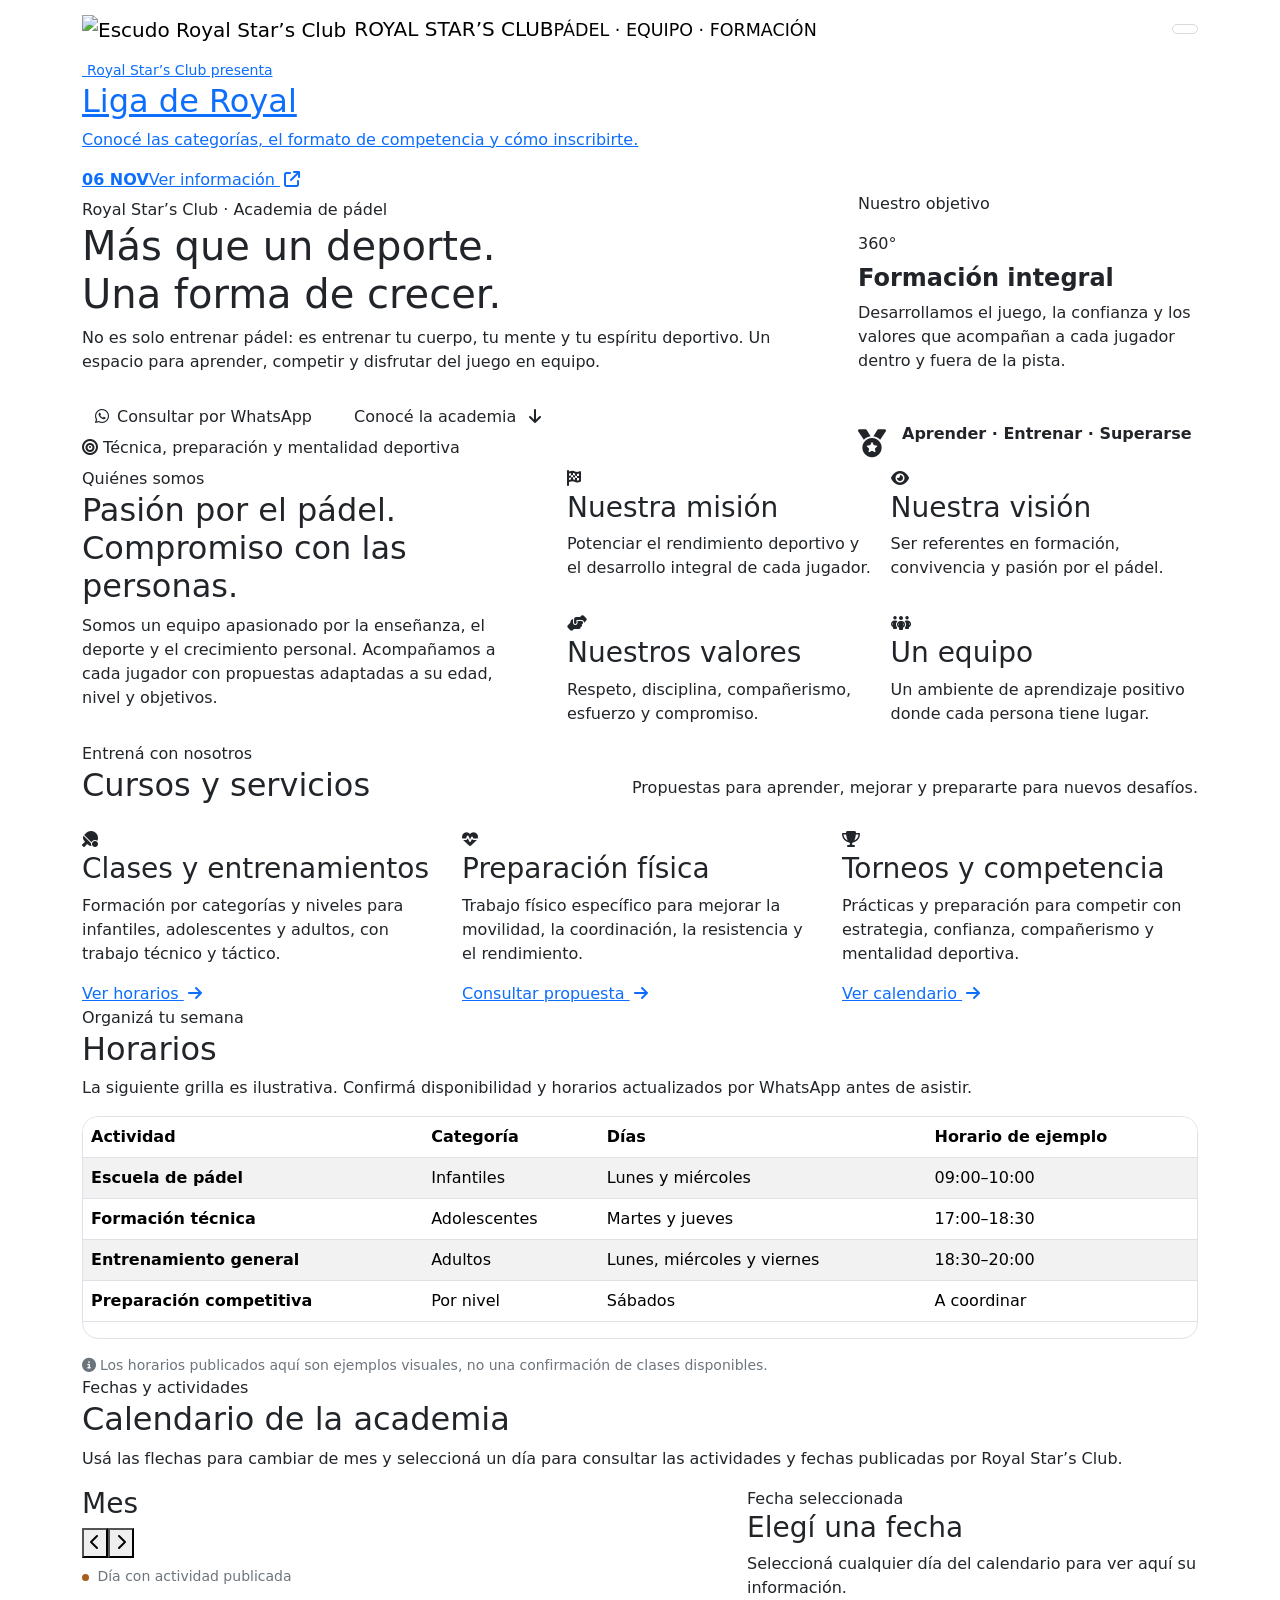
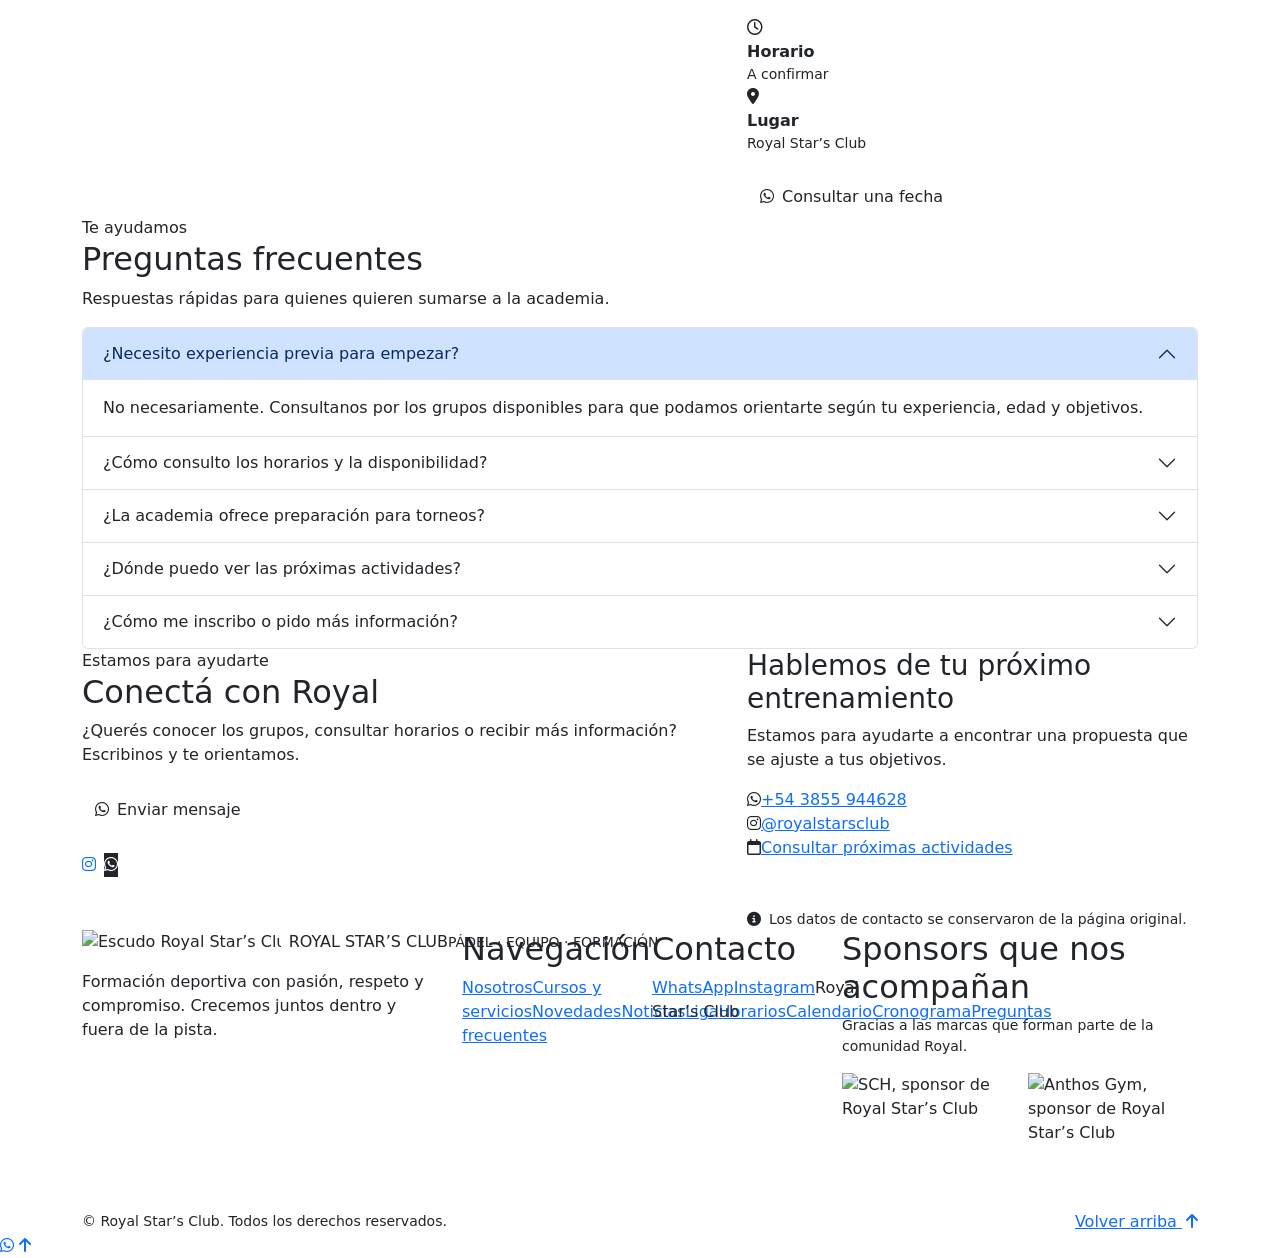
==== commit 6c7bc305: "Update print statement from 'Hello' to 'Goodbye'" ====
--- a/index.html
+++ b/index.html
@@ -1,341 +1,136 @@
 <!doctype html>
 <html lang="es">
 <head>
-  <meta charset="utf-8">
-  <meta name="viewport" content="width=device-width, initial-scale=1">
-  <meta name="theme-color" content="#101a2a">
-  <meta name="description" content="Royal Star’s Club: pádel, formación, equipo y competencia.">
-  <title>Royal Star’s Club | Pádel, equipo y formación</title>
-  <link rel="icon" type="image/png" href="favicon-royal.png">
-  <link href="https://cdn.jsdelivr.net/npm/bootstrap@5.3.3/dist/css/bootstrap.min.css" rel="stylesheet">
-  <link rel="stylesheet" href="https://cdnjs.cloudflare.com/ajax/libs/font-awesome/6.5.2/css/all.min.css">
-  <style>
-    :root{--navy:#101a2a;--navy-2:#172740;--gold:#f6a34a;--cream:#fff8ed;--ink:#1b2430;--muted:#657082;--green:#25d366}
-    *{box-sizing:border-box;scroll-behavior:smooth;scroll-padding-top:90px}
-    body{margin:0;color:var(--ink);font-family:system-ui,-apple-system,"Segoe UI",Roboto,Arial,sans-serif;background:#e9dfcd;position:relative;isolation:isolate}
-    /* Nuevo fondo panorámico de Royal Star’s Club. */
-    body::before{content:"";position:fixed;inset:0;z-index:-2;background-image:linear-gradient(135deg,rgba(5,14,26,.28),rgba(5,14,26,.16)),url('fondo-royal.png');background-position:center;background-size:cover;background-repeat:no-repeat;filter:saturate(1.02)}
-    body::after{content:"";position:fixed;inset:0;z-index:-1;background:rgba(5,13,24,.16);pointer-events:none}
-    .site-nav{background:rgba(16,26,42,.96);backdrop-filter:blur(14px);box-shadow:0 8px 28px #101a2a26;border-bottom:1px solid #ffffff18}
-    .navbar{min-height:78px}
-    .brand-mark{width:56px;height:56px;display:inline-grid;place-items:center;flex:0 0 56px;border-radius:14px;background:transparent;box-shadow:none;overflow:hidden}.brand-mark img{width:100%;height:100%;object-fit:contain;filter:drop-shadow(0 4px 9px #0007)}
-    .brand-name{color:#fff;font-size:1.04rem;line-height:1.12;font-weight:800;letter-spacing:.025em}
-    .brand-name small{display:block;color:var(--gold);font-size:.64rem;letter-spacing:.2em;margin-top:4px}
-    .navbar .nav-link{color:#e9edf3;font-weight:650;font-size:.88rem;padding:.7rem .62rem!important;border-radius:9px;transition:color .2s,background .2s}
-    .navbar .nav-link:hover,.navbar .nav-link:focus{color:var(--gold);background:#ffffff0c}
-    .navbar-toggler{border-color:#ffffff55}.navbar-toggler:focus{box-shadow:0 0 0 .2rem #f6a34a55}.navbar-toggler-icon{filter:brightness(0) invert(1)}
-    .btn-royal{background:var(--gold);border:1px solid var(--gold);color:var(--navy);font-weight:800;border-radius:999px;padding:.78rem 1.25rem;box-shadow:0 8px 22px #f6a34a30;transition:transform .2s,box-shadow .2s}
-    .btn-royal:hover{background:#ffb765;border-color:#ffb765;color:var(--navy);transform:translateY(-2px);box-shadow:0 12px 27px #f6a34a45}
-    .btn-ghost{border:1px solid #ffffff78;color:#fff;border-radius:999px;padding:.78rem 1.25rem;font-weight:700}.btn-ghost:hover{background:#fff;color:var(--navy)}
-    .hero{min-height:calc(100svh - 78px);display:grid;align-items:center;padding:6rem 0 5.5rem;color:#fff;position:relative;overflow:hidden;background:linear-gradient(100deg,rgba(7,17,31,.66),rgba(7,17,31,.43) 55%,rgba(7,17,31,.22))}
-    .hero::after{content:"ROYAL";position:absolute;right:-.03em;bottom:-.23em;font-size:clamp(9rem,25vw,25rem);font-weight:950;letter-spacing:-.09em;color:#ffffff07;line-height:1;pointer-events:none}
-    .eyebrow{display:inline-flex;align-items:center;gap:.6rem;color:var(--gold);font-size:.75rem;text-transform:uppercase;letter-spacing:.22em;font-weight:850}
-    .eyebrow::before{content:"";width:28px;height:2px;background:var(--gold)}
-    .hero h1{font-size:clamp(2.65rem,6vw,5.35rem);line-height:.99;letter-spacing:-.055em;font-weight:900;max-width:850px;margin:1.2rem 0}
-    .hero h1 span{color:var(--gold)}.hero-lead{font-size:clamp(1.05rem,1.8vw,1.24rem);line-height:1.8;color:#e1e6ed;max-width:640px}
-    .hero-tag{display:inline-flex;align-items:center;gap:.65rem;margin-top:2rem;padding:.75rem 1rem;border:1px solid #ffffff30;border-radius:14px;background:#ffffff0d;color:#f3f5f7;font-size:.9rem}
-    .hero-tag i{color:var(--gold)}
-    .hero-side{border:1px solid #ffffff28;border-radius:28px;padding:1.5rem;background:linear-gradient(145deg,#ffffff1c,#ffffff06);backdrop-filter:blur(12px);max-width:360px;margin-left:auto;box-shadow:0 25px 70px #0003}
-    .hero-side .big-number{font-size:3.4rem;font-weight:900;letter-spacing:-.06em;color:var(--gold);line-height:1}.hero-side p{color:#e5e9ee}
-    .section-wrap{padding:5.5rem 0;position:relative}
-    .section-panel{background:rgba(255,250,242,.93);border:1px solid #ffffffb5;border-radius:28px;padding:clamp(1.3rem,4vw,3.2rem);box-shadow:0 18px 60px #101a2a18}
-    .section-kicker{color:#ad6521;font-size:.75rem;letter-spacing:.2em;text-transform:uppercase;font-weight:850}
-    .section-title{color:var(--navy);font-weight:900;letter-spacing:-.045em;font-size:clamp(2rem,4.2vw,3.2rem);margin:.55rem 0 1rem}
-    .section-intro{max-width:690px;color:#596477;line-height:1.8}
-    .title-rule{height:4px;width:64px;border-radius:3px;background:var(--gold);margin:1rem 0 2rem}
-    .value-tile{height:100%;padding:1.2rem;border-radius:18px;background:#f4eadb;border:1px solid #eadbc6}
-    .value-tile i{font-size:1.25rem;color:#ae641d;margin-bottom:.8rem}.value-tile h3{font-size:1.08rem;font-weight:850;color:var(--navy)}.value-tile p{margin:0;color:#586273;line-height:1.7;font-size:.94rem}
-    .service-card,.news-card{height:100%;background:#fffdf9;border:1px solid #eadfce;border-radius:22px;overflow:hidden;box-shadow:0 9px 26px #2532460a;transition:transform .22s,box-shadow .22s}
-    .service-card:hover,.news-card:hover{transform:translateY(-5px);box-shadow:0 18px 38px #25324617}
-    .card-top{height:9px;background:linear-gradient(90deg,var(--gold),#ffd8a6)}.service-icon{width:56px;height:56px;display:grid;place-items:center;background:#fff0dc;color:#9a591d;border-radius:17px;font-size:1.4rem;margin-bottom:1.1rem}
-    .service-body{padding:1.55rem}.service-body h3,.news-body h3{font-size:1.2rem;font-weight:850;color:var(--navy)}.service-body p,.news-body p{color:#626d7c;line-height:1.7}.text-link{font-weight:800;color:#995819;text-decoration:none}.text-link:hover{color:#c27523}
-    .news-date{display:inline-flex;padding:.38rem .65rem;border-radius:999px;background:#fff0dc;color:#925318;font-size:.74rem;font-weight:850;letter-spacing:.04em;margin-bottom:.95rem}.news-body{padding:1.5rem}
-    .table-royal{--bs-table-bg:transparent;--bs-table-striped-bg:#f5ecdf;--bs-table-color:var(--ink);vertical-align:middle;margin-bottom:0}.table-royal thead th{background:var(--navy);color:#fff;border:0;font-size:.82rem;letter-spacing:.06em;text-transform:uppercase;padding:1rem}.table-royal tbody td{padding:1rem .85rem;border-color:#e8dece}.time-pill{display:inline-block;background:#e9f5e9;color:#25683b;border-radius:999px;padding:.3rem .65rem;font-size:.8rem;font-weight:800}
-    .calendar-shell{border:1px solid #e9decb;border-radius:22px;overflow:hidden;background:#fffdf9}.calendar-head{background:var(--navy);color:#fff;padding:1.2rem 1.3rem;display:flex;align-items:center;justify-content:space-between;gap:1rem}.calendar-head h3{font-weight:850;margin:0;font-size:1.15rem}.calendar-nav{display:flex;gap:.5rem}.calendar-nav button{width:38px;height:38px;border-radius:12px;border:1px solid #ffffff50;background:#ffffff14;color:#fff}.calendar-nav button:hover{background:var(--gold);color:var(--navy)}
-    .calendar-grid{display:grid;grid-template-columns:repeat(7,minmax(0,1fr));padding:.75rem;gap:.25rem}.weekday{text-align:center;font-size:.72rem;font-weight:850;color:#747d8b;padding:.55rem 0}.calendar-day{min-height:46px;border:1px solid transparent;border-radius:11px;background:transparent;color:var(--ink);font-weight:650;position:relative}.calendar-day:hover{background:#fff0dc;border-color:#f1c68e}.calendar-day.muted{color:#bbc0c6}.calendar-day.today{border-color:var(--gold)}.calendar-day.selected{background:var(--gold);color:var(--navy);font-weight:900}.calendar-day.has-event::after{content:"";height:5px;width:5px;position:absolute;bottom:5px;left:calc(50% - 2.5px);border-radius:50%;background:#a75e1c}.calendar-day.selected.has-event::after{background:var(--navy)}
-    .event-panel{height:100%;padding:1.6rem;border-radius:20px;background:#f5ecdf;border:1px solid #e9dcc6}.event-panel .event-date{font-size:.78rem;font-weight:850;letter-spacing:.13em;text-transform:uppercase;color:#96591d}.event-panel h3{font-weight:900;color:var(--navy);margin:.7rem 0}.event-panel p{color:#606b7a;line-height:1.7}.event-detail{display:flex;gap:.8rem;align-items:flex-start;margin-top:1rem;color:#4c5665}.event-detail i{color:#a5601c;margin-top:.2rem}
-    .accordion-item{border:1px solid #e9decd!important;background:#fffdf9!important;border-radius:14px!important;overflow:hidden;margin-bottom:.75rem}.accordion-button{background:#fffdf9;color:var(--navy);font-weight:800;padding:1.1rem 1.2rem;box-shadow:none!important}.accordion-button:not(.collapsed){background:#fff0dc;color:#7d4816}.accordion-body{color:#5c6675;line-height:1.75}
-    .contact-card{background:var(--navy);color:#fff;border-radius:24px;padding:clamp(1.5rem,4vw,2.4rem);height:100%}.contact-card h3{font-weight:850}.contact-card p{color:#d2d9e2;line-height:1.75}.contact-item{display:flex;gap:.9rem;align-items:center;margin-top:1.1rem;color:#f2f4f8}.contact-item i{color:var(--gold);font-size:1.15rem;width:24px;text-align:center}.contact-item a{color:inherit;text-decoration:none}.contact-item a:hover{color:var(--gold)}
-    .site-footer{background:var(--navy);color:#fff;padding:3rem 0 1.3rem;border-top:4px solid var(--gold)}.footer-title{font-size:.78rem;letter-spacing:.18em;text-transform:uppercase;color:var(--gold);font-weight:850;margin-bottom:1.25rem}.footer-copy{color:#c6ced9;line-height:1.8;font-size:.92rem}.footer-link{color:#dce2e9;text-decoration:none;display:block;margin:.55rem 0;font-size:.92rem}.footer-link:hover{color:var(--gold)}
-     .sponsor-box{min-height:116px;border:1px solid #ffffff2a;border-radius:16px;background:#ffffff0d;display:flex;align-items:center;justify-content:center;padding:.55rem;transition:transform .2s,box-shadow .2s;overflow:hidden}.sponsor-box:hover{transform:translateY(-3px);box-shadow:0 10px 24px #0003}.sponsor-box img{display:block;width:100%;height:100px;max-height:100px;object-fit:contain}.sponsor-box-sch{background:#050505}.sponsor-box-anthos{background:#fff}.sponsor-box-anthos img{height:108px;max-height:108px}
-    .social-icon{width:43px;height:43px;border-radius:13px;display:inline-grid;place-items:center;border:1px solid #ffffff3b;color:#fff;text-decoration:none;margin-right:.5rem}.social-icon:hover{background:var(--gold);border-color:var(--gold);color:var(--navy)}
-    .float-ws{position:fixed;right:22px;bottom:22px;z-index:1040;width:58px;height:58px;border-radius:50%;display:grid;place-items:center;background:var(--green);color:#fff;font-size:1.9rem;text-decoration:none;box-shadow:0 8px 24px #07100f40;transition:transform .2s}.float-ws:hover{transform:translateY(-4px) scale(1.04);color:white}
-    .to-top{position:fixed;right:29px;bottom:91px;z-index:1039;width:43px;height:43px;border-radius:50%;display:grid;place-items:center;background:var(--navy);color:#fff;text-decoration:none;box-shadow:0 5px 15px #0002}.to-top:hover{background:var(--gold);color:var(--navy)}
-    @media(max-width:991.98px){.navbar-collapse{padding:1rem 0}.navbar-nav{gap:.2rem}.navbar .nav-link{padding:.7rem .75rem!important}.hero{min-height:unset;padding:6rem 0}.hero-side{margin:2.5rem 0 0;max-width:none}.section-wrap{padding:3.5rem 0}.hero::after{font-size:35vw}}
-    @media(max-width:575.98px){.brand-name{font-size:.86rem}.brand-mark{height:46px;width:46px;flex-basis:46px}.section-panel{border-radius:20px}.calendar-grid{gap:.05rem;padding:.4rem}.calendar-day{min-height:38px;font-size:.84rem;border-radius:8px}.weekday{font-size:.65rem}.calendar-head{padding:1rem}.hero h1{font-size:2.8rem}.float-ws{right:14px;bottom:14px;width:52px;height:52px}.to-top{right:20px;bottom:78px}}
-  
-    /* Blog y Liga */
-    .blog-feature{height:100%;min-height:310px;position:relative;overflow:hidden;display:flex;align-items:flex-end;padding:clamp(1.5rem,4vw,2.4rem);border-radius:23px;background:linear-gradient(135deg,rgba(16,26,42,.98),rgba(31,55,82,.94));color:#fff;box-shadow:0 15px 35px #101a2a18}
-    .blog-feature::after{content:"BLOG";position:absolute;right:-.06em;top:-.2em;font-size:clamp(5rem,15vw,10rem);font-weight:950;letter-spacing:-.09em;color:#ffffff08;line-height:1;pointer-events:none}
-    .blog-feature-content{position:relative;z-index:1;max-width:580px}.blog-status{display:inline-flex;padding:.38rem .72rem;border:1px solid #f6a34a88;border-radius:999px;color:#ffd29c;font-size:.7rem;font-weight:900;letter-spacing:.14em}
-    .blog-feature-kicker{display:block;color:var(--gold);font-size:.76rem;font-weight:850;letter-spacing:.18em;text-transform:uppercase;margin:1.2rem 0 .5rem}.blog-feature h3{font-size:clamp(1.6rem,3.2vw,2.35rem);font-weight:900;letter-spacing:-.04em;line-height:1.12;max-width:520px}.blog-feature p{color:#d8e0e9;line-height:1.8;max-width:520px;margin:1rem 0 1.3rem}.blog-feature-link{color:#ffd29c;text-decoration:none;font-weight:850}.blog-feature-link:hover{color:#fff}.blog-topics{height:100%;display:grid;gap:1rem}.blog-topic{display:flex;align-items:center;gap:1rem;padding:1.2rem;border:1px solid #eadfce;border-radius:18px;background:#fffdf9;min-height:92px}.blog-topic-icon{width:48px;height:48px;flex:0 0 48px;display:grid;place-items:center;border-radius:15px;background:#fff0dc;color:#995819;font-size:1.2rem}.blog-topic h3{font-size:1rem;color:var(--navy);font-weight:850;margin:0 0 .25rem}.blog-topic p{font-size:.88rem;line-height:1.55;color:#657082;margin:0}
-    .league-hero{position:relative;overflow:hidden;padding:clamp(1.5rem,4vw,2.7rem);border-radius:24px;background:linear-gradient(120deg,#101a2a 0%,#1a304c 66%,#284968 100%);color:#fff;box-shadow:0 17px 38px #101a2a20}.league-hero::after{content:"LIGA";position:absolute;right:-.03em;bottom:-.28em;font-size:clamp(7rem,20vw,14rem);font-weight:950;letter-spacing:-.09em;line-height:1;color:#ffffff08;pointer-events:none}.league-hero-content{position:relative;z-index:1}.league-overline{display:inline-flex;align-items:center;gap:.55rem;color:#ffd29c;font-size:.76rem;font-weight:900;letter-spacing:.19em;text-transform:uppercase}.league-hero h2{font-size:clamp(2rem,4.5vw,3.45rem);font-weight:950;letter-spacing:-.055em;line-height:1.04;margin:1rem 0 .8rem}.league-hero h2 span{color:var(--gold)}.league-hero p{color:#e0e7ef;max-width:650px;line-height:1.75;margin-bottom:1.15rem}.league-location{display:inline-flex;align-items:center;gap:.6rem;padding:.65rem .9rem;border-radius:12px;background:#ffffff13;border:1px solid #ffffff28;color:#fff;font-weight:800}.league-location i{color:var(--gold)}.league-date-stamp{position:relative;z-index:1;width:min(100%,190px);margin-left:auto;padding:1.25rem;border:1px solid #ffffff34;border-radius:20px;background:#ffffff12;text-align:center;backdrop-filter:blur(8px)}.league-date-stamp small{display:block;color:#ffd29c;font-size:.72rem;font-weight:900;letter-spacing:.17em}.league-date-stamp strong{display:block;font-size:3.3rem;font-weight:950;letter-spacing:-.07em;line-height:1.05}.league-date-stamp span{display:block;color:#e1e7ee;font-weight:750}.league-metric{height:100%;padding:1.35rem;border-radius:18px;background:#fffdf9;border:1px solid #eadfce;box-shadow:0 8px 22px #25324608}.league-metric-label{display:block;color:#8c591f;font-size:.72rem;font-weight:900;letter-spacing:.13em;text-transform:uppercase;margin-bottom:.45rem}.league-metric strong{display:block;color:var(--navy);font-size:clamp(1.4rem,3vw,2rem);font-weight:950;letter-spacing:-.045em;line-height:1.1}.league-metric p{color:#657082;font-size:.88rem;line-height:1.55;margin:.55rem 0 0}.league-info-card{height:100%;padding:1.5rem;border:1px solid #eadfce;border-radius:20px;background:#fffdf9}.league-info-title{display:flex;align-items:center;gap:.7rem;color:var(--navy);font-size:1.18rem;font-weight:900;margin-bottom:1.25rem}.league-info-title i{color:#a5601c}.league-step{display:flex;gap:.9rem;align-items:flex-start;margin:1.05rem 0}.league-step-number{width:34px;height:34px;flex:0 0 34px;display:grid;place-items:center;border-radius:11px;background:#fff0dc;color:#925318;font-weight:950}.league-step h4{font-size:.98rem;color:var(--navy);font-weight:850;margin:0 0 .25rem}.league-step p{font-size:.9rem;color:#626d7c;line-height:1.6;margin:0}.league-payment-note{display:flex;gap:.85rem;align-items:flex-start;padding:1rem 1.1rem;margin-top:1.1rem;border-radius:15px;border:1px solid #f0d3ac;background:#fff5e8;color:#65451f;line-height:1.65;font-size:.9rem}.league-payment-note i{color:#a5601c;font-size:1.15rem;margin-top:.2rem}.league-category{padding:1.35rem;border:1px solid #eadfce;border-radius:18px;background:#f9f3e9;margin-bottom:1rem}.league-category:last-child{margin-bottom:0}.league-category h4{display:flex;align-items:center;gap:.6rem;font-size:1.02rem;color:var(--navy);font-weight:900;margin:0 0 1rem}.league-category h4 i{color:#a5601c}.category-tags{display:flex;flex-wrap:wrap;gap:.5rem}.category-tag{display:inline-flex;align-items:center;padding:.48rem .72rem;border-radius:999px;background:#fffdf9;border:1px solid #e8d9c3;color:#5a4b39;font-size:.83rem;font-weight:800}.league-cta{display:flex;align-items:center;justify-content:space-between;gap:1rem;flex-wrap:wrap;padding:1.35rem 1.5rem;margin-top:1.2rem;border-radius:18px;background:#f1e5d2;border:1px solid #e6d4ba}.league-cta h3{color:var(--navy);font-size:1.15rem;font-weight:900;margin:0 0 .25rem}.league-cta p{color:#626d7c;margin:0;font-size:.9rem;line-height:1.55}
-
-
-    /* Menú principal desplegable con botón de tres líneas en todas las pantallas */
-    .navbar{min-height:76px;flex-wrap:wrap}
-    .navbar>.container{flex-wrap:wrap}
-    .navbar-toggler{width:48px;height:44px;padding:0;display:grid;place-items:center;border:1px solid #ffffff35;border-radius:14px;background:#ffffff08;transition:background .2s,border-color .2s,transform .2s}
-    .navbar-toggler:hover{background:#ffffff16;border-color:#f6a34a88}
-    .navbar-toggler:focus{box-shadow:0 0 0 .2rem #f6a34a55}
-    .hamburger-lines{width:21px;height:16px;display:flex;flex-direction:column;justify-content:space-between}
-    .hamburger-lines span{display:block;width:100%;height:2px;border-radius:4px;background:#fff;transition:transform .22s ease,opacity .18s ease}
-    .navbar-toggler[aria-expanded="true"] .hamburger-lines span:nth-child(1){transform:translateY(7px) rotate(45deg)}
-    .navbar-toggler[aria-expanded="true"] .hamburger-lines span:nth-child(2){opacity:0}
-    .navbar-toggler[aria-expanded="true"] .hamburger-lines span:nth-child(3){transform:translateY(-7px) rotate(-45deg)}
-    .navbar .navbar-collapse{flex-basis:100%;width:100%;margin-top:.7rem;padding:.85rem;background:rgba(10,20,35,.98);border:1px solid #ffffff1c;border-radius:18px;box-shadow:0 16px 38px #0003;}
-    .navbar .navbar-nav{display:grid;grid-template-columns:repeat(5,minmax(0,1fr));gap:.35rem;width:100%;margin:0!important}
-    .navbar .navbar-nav .nav-link{display:flex;align-items:center;justify-content:center;min-height:44px;padding:.65rem .75rem!important;text-align:center}
-    .navbar .navbar-nav .nav-item:last-child{display:flex;align-items:stretch}
-    .navbar .navbar-nav .nav-item:last-child .btn{display:flex;align-items:center;justify-content:center;width:100%;min-height:44px;margin:0!important}
-    @media(max-width:991.98px){.navbar .navbar-collapse{padding:.75rem}.navbar .navbar-nav{grid-template-columns:repeat(3,minmax(0,1fr))}.navbar .navbar-nav .nav-link{padding:.65rem .5rem!important}.navbar .navbar-nav .nav-item:last-child .btn{padding:.65rem .65rem}}
-    @media(max-width:575.98px){.navbar .navbar-nav{grid-template-columns:repeat(2,minmax(0,1fr));gap:.25rem}.navbar .navbar-nav .nav-link{justify-content:flex-start;text-align:left;padding:.7rem .75rem!important}.navbar .navbar-nav .nav-item:last-child{grid-column:1/-1}.navbar .navbar-collapse{margin-top:.55rem;padding:.65rem;border-radius:15px}.navbar-toggler{width:44px;height:42px}}
-
-
-    .league-promo-shell{position:relative;z-index:5;padding:16px 0 0;margin-bottom:0}
-    .league-promo{position:relative;isolation:isolate;display:grid;grid-template-columns:142px minmax(0,1fr) auto;align-items:center;gap:1.4rem;min-height:150px;padding:1.35rem 2rem;overflow:hidden;text-decoration:none;color:#fff;background:linear-gradient(112deg,#2c5688 0%,#1d416d 48%,#10243d 100%);box-shadow:0 14px 32px #06142648;border:1px solid #ffffff20;transition:transform .22s,box-shadow .22s}
-    .league-promo::before{content:"";position:absolute;inset:0;z-index:-1;opacity:.19;background-image:radial-gradient(#ffffff 1px,transparent 1px);background-size:14px 14px;mask-image:linear-gradient(90deg,transparent 0%,#000 55%,#000 100%)}
-    .league-promo::after{content:"ROYAL";position:absolute;right:13%;bottom:-.55em;z-index:-1;color:#ffffff0b;font-size:clamp(5rem,13vw,10rem);font-weight:1000;letter-spacing:-.08em;line-height:1}
-    .league-promo:hover{transform:translateY(-3px);box-shadow:0 20px 38px #0614265c;color:#fff}
-    .league-promo-emblem{display:grid;place-items:center;width:116px;height:116px;border-radius:50%;background:#ffffff12;border:1px solid #ffffff42;backdrop-filter:blur(5px)}
-    .league-promo-emblem img{width:90px;height:90px;object-fit:contain;filter:drop-shadow(0 5px 10px #0007)}
-    .league-promo-copy small{display:block;color:#ffbd74;text-transform:uppercase;font-size:.72rem;letter-spacing:.2em;font-weight:900;margin-bottom:.35rem}
-    .league-promo-copy h2{margin:0;color:#fff;font-size:clamp(2rem,4.5vw,3.65rem);font-weight:1000;line-height:.98;letter-spacing:-.055em;text-transform:uppercase}
-    .league-promo-copy p{margin:.55rem 0 0;color:#e4edf8;font-size:.94rem;line-height:1.5}
-    .league-promo-action{min-width:160px;text-align:center;padding:.9rem 1rem;border:1px solid #ffffff6b;background:#ffffff17;border-radius:5px;color:#fff;font-weight:900;letter-spacing:.03em}
-    .league-promo-action strong{display:block;font-size:1.2rem;color:#ffbd74}.league-promo-action span{display:block;font-size:.72rem;text-transform:uppercase;letter-spacing:.16em;margin-top:.2rem}
-    .league-promo:focus-visible{outline:4px solid #ffb45f;outline-offset:4px}
-    @media(max-width:767.98px){.league-promo-shell{padding:12px 0 0}.league-promo{grid-template-columns:76px minmax(0,1fr);gap:.9rem;padding:1rem;min-height:120px}.league-promo-emblem{width:72px;height:72px}.league-promo-emblem img{width:62px;height:62px}.league-promo-copy h2{font-size:clamp(1.65rem,7vw,2.5rem)}.league-promo-copy p{font-size:.82rem}.league-promo-action{grid-column:1/-1;min-width:0;padding:.55rem .8rem}.league-promo-action strong,.league-promo-action span{display:inline;margin:0 .25rem}}
-    @media(max-width:420px){.league-promo-copy small{font-size:.62rem;letter-spacing:.12em}.league-promo-copy p{max-width:250px}}
-  </style>
+<meta charset="utf-8"/>
+<meta content="width=device-width, initial-scale=1" name="viewport"/>
+<meta content="#101a2a" name="theme-color"/>
+<meta content="Royal Star&rsquo;s Club: p&aacute;del, formaci&oacute;n, equipo y competencia." name="description"/>
+<title>Royal Star&rsquo;s Club | P&aacute;del, equipo y formaci&oacute;n</title>
+<link href="assets/img/favicon-royal.png" rel="icon" type="image/png"/>
+<link href="https://cdn.jsdelivr.net/npm/bootstrap@5.3.3/dist/css/bootstrap.min.css" rel="stylesheet"/>
+<link href="https://cdnjs.cloudflare.com/ajax/libs/font-awesome/6.5.2/css/all.min.css" rel="stylesheet"/>
+<link href="assets/css/main.css" rel="stylesheet"/>
 </head>
 <body id="top">
-  <nav class="navbar site-nav sticky-top" aria-label="Navegación principal">
-    <div class="container">
-      <a class="navbar-brand d-flex align-items-center gap-2 me-3" href="#inicio" aria-label="Royal Star’s Club, inicio">
-        <span class="brand-mark"><img src="logo-royal.png" alt="Escudo Royal Star’s Club"></span><span class="brand-name">ROYAL STAR’S CLUB<small>PÁDEL · EQUIPO · FORMACIÓN</small></span>
-      </a>
-      <button class="navbar-toggler ms-auto" type="button" data-bs-toggle="collapse" data-bs-target="#royalNav" aria-controls="royalNav" aria-expanded="false" aria-label="Abrir menú"><span class="hamburger-lines" aria-hidden="true"><span></span><span></span><span></span></span></button>
-      <div class="collapse navbar-collapse" id="royalNav">
-        <ul class="navbar-nav align-items-stretch">
-          <li class="nav-item"><a class="nav-link" href="#inicio">Inicio</a></li>
-          <li class="nav-item"><a class="nav-link" href="#nosotros">Nosotros</a></li>
-          <li class="nav-item"><a class="nav-link" href="#cursos">Cursos</a></li>
-          <li class="nav-item"><a class="nav-link" href="#novedades">Novedades</a></li>
-          <li class="nav-item"><a class="nav-link" href="#blog">Blog</a></li>
-          <li class="nav-item"><a class="nav-link" href="liga.html" target="_blank" rel="noopener">Liga</a></li>
-          <li class="nav-item"><a class="nav-link" href="#horarios">Horarios</a></li>
-          <li class="nav-item"><a class="nav-link" href="#calendario">Calendario</a></li>
-          <li class="nav-item"><a class="nav-link" href="#preguntas">Preguntas frecuentes</a></li>
-          <li class="nav-item ms-xl-1"><a class="btn btn-royal btn-sm px-3 mt-2 mt-xl-0" href="#contacto">Contacto <i class="fa-solid fa-arrow-right ms-1"></i></a></li>
-        </ul>
-      </div>
-    </div>
-  </nav>
-
-  <main>
-
-    <div class="league-promo-shell">
-      <div class="container">
-        <a class="league-promo" href="liga.html" target="_blank" rel="noopener" aria-label="Abrir la página especial Liga de Royal">
-          <span class="league-promo-emblem"><img src="logo-royal.png" alt="" aria-hidden="true"></span>
-          <span class="league-promo-copy"><small>Royal Star’s Club presenta</small><h2>Liga de Royal</h2><p>Conocé las categorías, el formato de competencia y cómo inscribirte.</p></span>
-          <span class="league-promo-action"><strong>06 NOV</strong><span>Ver información <i class="fa-solid fa-arrow-up-right-from-square ms-1"></i></span></span>
-        </a>
-      </div>
-    </div>
-    <section id="inicio" class="hero">
-      <div class="container position-relative" style="z-index:1">
-        <div class="row align-items-center g-5">
-          <div class="col-lg-8">
-            <span class="eyebrow">Royal Star’s Club · Academia de pádel</span>
-            <h1>Más que un deporte.<br><span>Una forma de crecer.</span></h1>
-            <p class="hero-lead">No es solo entrenar pádel: es entrenar tu cuerpo, tu mente y tu espíritu deportivo. Un espacio para aprender, competir y disfrutar del juego en equipo.</p>
-            <div class="d-flex flex-wrap gap-3 mt-4"><a class="btn btn-royal" href="https://wa.me/543855944628?text=Hola,%20me%20gustar%C3%ADa%20recibir%20m%C3%A1s%20informaci%C3%B3n" target="_blank" rel="noopener"><i class="fa-brands fa-whatsapp me-2"></i>Consultar por WhatsApp</a><a class="btn btn-ghost" href="#cursos">Conocé la academia <i class="fa-solid fa-arrow-down ms-2"></i></a></div>
-            <div class="hero-tag"><i class="fa-solid fa-bullseye"></i> Técnica, preparación y mentalidad deportiva</div>
-          </div>
-          <div class="col-lg-4 d-none d-lg-block"><div class="hero-side"><span class="eyebrow">Nuestro objetivo</span><div class="big-number mt-3">360°</div><h2 class="h4 fw-bold mt-2">Formación integral</h2><p class="mb-0">Desarrollamos el juego, la confianza y los valores que acompañan a cada jugador dentro y fuera de la pista.</p><hr class="border-light opacity-25 my-4"><div class="d-flex gap-3 align-items-center"><i class="fa-solid fa-medal fs-3" style="color:var(--gold)"></i><div><strong>Aprender · Entrenar · Superarse</strong><div class="small text-white-50">Cada práctica es una oportunidad.</div></div></div></div></div>
-        </div>
-      </div>
-    </section>
-
-    <section id="nosotros" class="section-wrap">
-      <div class="container"><div class="section-panel">
-        <div class="row g-5 align-items-start"><div class="col-lg-5"><span class="section-kicker">Quiénes somos</span><h2 class="section-title">Pasión por el pádel.<br>Compromiso con las personas.</h2><div class="title-rule"></div><p class="section-intro">Somos un equipo apasionado por la enseñanza, el deporte y el crecimiento personal. Acompañamos a cada jugador con propuestas adaptadas a su edad, nivel y objetivos.</p></div>
-          <div class="col-lg-7"><div class="row g-3">
-            <div class="col-sm-6"><div class="value-tile"><i class="fa-solid fa-flag-checkered"></i><h3>Nuestra misión</h3><p>Potenciar el rendimiento deportivo y el desarrollo integral de cada jugador.</p></div></div>
-            <div class="col-sm-6"><div class="value-tile"><i class="fa-solid fa-eye"></i><h3>Nuestra visión</h3><p>Ser referentes en formación, convivencia y pasión por el pádel.</p></div></div>
-            <div class="col-sm-6"><div class="value-tile"><i class="fa-solid fa-handshake-angle"></i><h3>Nuestros valores</h3><p>Respeto, disciplina, compañerismo, esfuerzo y compromiso.</p></div></div>
-            <div class="col-sm-6"><div class="value-tile"><i class="fa-solid fa-people-group"></i><h3>Un equipo</h3><p>Un ambiente de aprendizaje positivo donde cada persona tiene lugar.</p></div></div>
-          </div></div>
-        </div>
-      </div></div>
-    </section>
-
-    <section id="cursos" class="section-wrap pt-0">
-      <div class="container"><div class="section-panel">
-        <div class="d-flex flex-wrap align-items-end justify-content-between gap-3 mb-4"><div><span class="section-kicker">Entrená con nosotros</span><h2 class="section-title mb-0">Cursos y servicios</h2></div><p class="section-intro mb-1">Propuestas para aprender, mejorar y prepararte para nuevos desafíos.</p></div><div class="title-rule"></div>
-        <div class="row g-4">
-          <div class="col-md-6 col-xl-4"><article class="service-card"><div class="card-top"></div><div class="service-body"><div class="service-icon"><i class="fa-solid fa-table-tennis-paddle-ball"></i></div><h3>Clases y entrenamientos</h3><p>Formación por categorías y niveles para infantiles, adolescentes y adultos, con trabajo técnico y táctico.</p><a class="text-link" href="#horarios">Ver horarios <i class="fa-solid fa-arrow-right ms-1"></i></a></div></article></div>
-          <div class="col-md-6 col-xl-4"><article class="service-card"><div class="card-top"></div><div class="service-body"><div class="service-icon"><i class="fa-solid fa-heart-pulse"></i></div><h3>Preparación física</h3><p>Trabajo físico específico para mejorar la movilidad, la coordinación, la resistencia y el rendimiento.</p><a class="text-link" href="#contacto">Consultar propuesta <i class="fa-solid fa-arrow-right ms-1"></i></a></div></article></div>
-          <div class="col-md-6 col-xl-4"><article class="service-card"><div class="card-top"></div><div class="service-body"><div class="service-icon"><i class="fa-solid fa-trophy"></i></div><h3>Torneos y competencia</h3><p>Prácticas y preparación para competir con estrategia, confianza, compañerismo y mentalidad deportiva.</p><a class="text-link" href="#calendario">Ver calendario <i class="fa-solid fa-arrow-right ms-1"></i></a></div></article></div>
-        </div>
-      </div></div>
-    </section>
-
-    <section id="novedades" class="section-wrap pt-0">
-      <div class="container"><div class="section-panel">
-        <span class="section-kicker">Lo que pasa en Royal</span><h2 class="section-title">Novedades</h2><p class="section-intro">Noticias, actividades y anuncios, no sólo de la academia, sino del padel provincial.</p><div class="title-rule"></div>
-        <div class="row g-4">
-          <div class="col-md-6 col-xl-3"><article class="news-card"><div class="card-top"></div><div class="news-body"><span class="news-date">ACADEMIA</span><h3>Nuevos grupos de entrenamiento</h3><p>Estamos organizando los grupos por nivel y categoría para acompañar mejor el desarrollo de cada jugador.</p><a href="#contacto" class="text-link">Pedir información <i class="fa-solid fa-arrow-right ms-1"></i></a></div></article></div>
-          <div class="col-md-6 col-xl-3"><article class="news-card"><div class="card-top"></div><div class="news-body"><span class="news-date">PREPARACIÓN</span><h3>Entrenamiento integral</h3><p>La técnica, la toma de decisiones y el trabajo físico se combinan en una propuesta de formación completa.</p><a href="#cursos" class="text-link">Conocer servicios <i class="fa-solid fa-arrow-right ms-1"></i></a></div></article></div>
-          <div class="col-md-6 col-xl-3"><article class="news-card"><div class="card-top"></div><div class="news-body"><span class="news-date">COMUNIDAD</span><h3>Crecer en equipo</h3><p>Promovemos el respeto, la disciplina y el compañerismo tanto en los entrenamientos como en la competencia.</p><a href="#nosotros" class="text-link">Sobre la academia <i class="fa-solid fa-arrow-right ms-1"></i></a></div></article></div>
-          <div class="col-md-6 col-xl-3"><article class="news-card"><div class="card-top"></div><div class="news-body"><span class="news-date">ACTIVIDADES</span><h3>Próximos encuentros</h3><p>Consultá el calendario de muestra para orientarte sobre las fechas de actividades y encuentros deportivos.</p><a href="#calendario" class="text-link">Abrir calendario <i class="fa-solid fa-arrow-right ms-1"></i></a></div></article></div>
-        </div>
-      </div></div>
-    </section>
-
-
-    <section id="blog" class="section-wrap pt-0">
-      <div class="container"><div class="section-panel">
-        <span class="section-kicker">Ideas, experiencias y pádel</span>
-        <h2 class="section-title">Blog Royal</h2>
-        <p class="section-intro">Un espacio para compartir consejos, historias, aprendizajes y todo lo que se vive dentro y fuera de la pista.</p>
-        <div class="title-rule"></div>
-        <div class="row g-4 align-items-stretch">
-          <div class="col-lg-7">
-            <article class="blog-feature">
-              <div class="blog-feature-content">
-                <span class="blog-status">PRÓXIMAMENTE</span>
-                <span class="blog-feature-kicker">Blog Royal Club</span>
-                <h3>Historias que se viven dentro y fuera del 20x10.</h3>
-                <p>Estamos preparando este espacio para publicar novedades, consejos de entrenamiento, experiencias de competencia y noticias de nuestra comunidad.</p>
-                <a class="blog-feature-link" href="#contacto">¿Tenés una consulta? Contactanos <i class="fa-solid fa-arrow-right ms-1"></i></a>
-              </div>
-            </article>
-          </div>
-          <div class="col-lg-5">
-            <div class="blog-topics">
-              <article class="blog-topic"><span class="blog-topic-icon"><i class="fa-solid fa-bullseye"></i></span><div><h3>Técnica y entrenamiento</h3><p>Ideas para aprender, practicar y seguir mejorando.</p></div></article>
-              <article class="blog-topic"><span class="blog-topic-icon"><i class="fa-solid fa-trophy"></i></span><div><h3>Competencia</h3><p>Historias, torneos y desafíos de la comunidad Royal.</p></div></article>
-              <article class="blog-topic"><span class="blog-topic-icon"><i class="fa-solid fa-people-group"></i></span><div><h3>Comunidad</h3><p>Personas, encuentros y momentos que nos unen.</p></div></article>
-            </div>
-          </div>
-        </div>
-      </div></div>
-    </section>
-
-    
-
-    <section id="horarios" class="section-wrap pt-0">
-      <div class="container"><div class="section-panel">
-        <span class="section-kicker">Organizá tu semana</span><h2 class="section-title">Horarios</h2><p class="section-intro">La siguiente grilla, por ahora, sólo es ilustrativa. Confirmá disponibilidad y horarios actualizados por WhatsApp antes de asistir.</p><div class="title-rule"></div>
-        <div class="table-responsive rounded-4 border"><table class="table table-striped table-hover table-royal"><thead><tr><th scope="col">Actividad</th><th scope="col">Categoría</th><th scope="col">Días</th><th scope="col">Horario de ejemplo</th></tr></thead><tbody>
-          <tr><td class="fw-bold">Escuela de pádel</td><td>Infantiles</td><td>Lunes y miércoles</td><td><span class="time-pill">09:00–10:00</span></td></tr>
-          <tr><td class="fw-bold">Formación técnica</td><td>Adolescentes</td><td>Martes y jueves</td><td><span class="time-pill">17:00–18:30</span></td></tr>
-          <tr><td class="fw-bold">Entrenamiento general</td><td>Adultos</td><td>Lunes, miércoles y viernes</td><td><span class="time-pill">18:30–20:00</span></td></tr>
-          <tr><td class="fw-bold">Preparación competitiva</td><td>Por nivel</td><td>Sábados</td><td><span class="time-pill">A coordinar</span></td></tr>
-        </tbody></table></div>
-        <p class="small text-secondary mt-3 mb-0"><i class="fa-solid fa-circle-info me-1"></i>Los horarios publicados aquí son ejemplos visuales, no una confirmación de clases disponibles.</p>
-      </div></div>
-    </section>
-
-    <section id="calendario" class="section-wrap pt-0">
-      <div class="container"><div class="section-panel">
-        <span class="section-kicker">Fechas y actividades</span><h2 class="section-title">Calendario de la academia</h2><p class="section-intro">Usá las flechas para cambiar de mes y seleccioná un día para consultar la actividad prevista. Los eventos precargados son de demostración y deben sustituirse por las fechas reales de Royal Club.</p><div class="title-rule"></div>
-        <div class="row g-4 align-items-stretch"><div class="col-lg-7"><div class="calendar-shell"><div class="calendar-head"><h3 id="calendarMonth" aria-live="polite">Mes</h3><div class="calendar-nav"><button id="prevMonth" type="button" aria-label="Mes anterior"><i class="fa-solid fa-chevron-left"></i></button><button id="nextMonth" type="button" aria-label="Mes siguiente"><i class="fa-solid fa-chevron-right"></i></button></div></div><div id="calendarGrid" class="calendar-grid" aria-label="Calendario mensual"></div></div><div class="small text-secondary mt-2"><span class="d-inline-block rounded-circle me-1" style="width:7px;height:7px;background:#a75e1c"></span> Mini torneo</div></div>
-          <div class="col-lg-5"><div class="event-panel"><span class="event-date" id="selectedDateLabel">Fecha seleccionada</span><h3 id="eventTitle">Elegí una fecha</h3><p id="eventDescription">Seleccioná cualquier día del calendario para ver aquí su información.</p><div class="event-detail"><i class="fa-regular fa-clock"></i><div><strong>Horario</strong><div id="eventTime" class="small">A confirmar</div></div></div><div class="event-detail"><i class="fa-solid fa-location-dot"></i><div><strong>Lugar</strong><div id="eventPlace" class="small">Royal Star’s Club</div></div></div><a href="https://wa.me/543855944628?text=Hola,%20quiero%20consultar%20por%20el%20calendario%20de%20Royal%20Club" class="btn btn-royal mt-4" target="_blank" rel="noopener"><i class="fa-brands fa-whatsapp me-2"></i>Consultar una fecha</a></div></div>
-        </div>
-      </div></div>
-    </section>
-
-    <section id="preguntas" class="section-wrap pt-0">
-      <div class="container"><div class="section-panel">
-        <span class="section-kicker">Te ayudamos</span><h2 class="section-title">Preguntas frecuentes</h2><p class="section-intro">Respuestas rápidas para quienes quieren sumarse a la academia.</p><div class="title-rule"></div>
-        <div class="accordion" id="faqAccordion">
-          <div class="accordion-item"><h3 class="accordion-header"><button class="accordion-button" type="button" data-bs-toggle="collapse" data-bs-target="#faq1" aria-expanded="true" aria-controls="faq1">¿Necesito experiencia previa para empezar?</button></h3><div id="faq1" class="accordion-collapse collapse show" data-bs-parent="#faqAccordion"><div class="accordion-body">No necesariamente. Consultanos por los grupos disponibles para que podamos orientarte según tu experiencia, edad y objetivos.</div></div></div>
-          <div class="accordion-item"><h3 class="accordion-header"><button class="accordion-button collapsed" type="button" data-bs-toggle="collapse" data-bs-target="#faq2" aria-expanded="false" aria-controls="faq2">¿Cómo consulto los horarios y la disponibilidad?</button></h3><div id="faq2" class="accordion-collapse collapse" data-bs-parent="#faqAccordion"><div class="accordion-body">Podés revisar la sección Horarios y escribirnos por WhatsApp para confirmar los turnos vigentes y la disponibilidad de cada grupo.</div></div></div>
-          <div class="accordion-item"><h3 class="accordion-header"><button class="accordion-button collapsed" type="button" data-bs-toggle="collapse" data-bs-target="#faq3" aria-expanded="false" aria-controls="faq3">¿La academia ofrece preparación para torneos?</button></h3><div id="faq3" class="accordion-collapse collapse" data-bs-parent="#faqAccordion"><div class="accordion-body">La propuesta contempla entrenamiento técnico, táctico y preparación competitiva. Consultá qué actividades están programadas en este momento.</div></div></div>
-          <div class="accordion-item"><h3 class="accordion-header"><button class="accordion-button collapsed" type="button" data-bs-toggle="collapse" data-bs-target="#faq4" aria-expanded="false" aria-controls="faq4">¿Dónde puedo ver las próximas actividades?</button></h3><div id="faq4" class="accordion-collapse collapse" data-bs-parent="#faqAccordion"><div class="accordion-body">En el Calendario podés navegar por los meses y seleccionar una fecha. Por ahora, sus eventos son de muestra hasta cargar el cronograma confirmado.</div></div></div>
-          <div class="accordion-item"><h3 class="accordion-header"><button class="accordion-button collapsed" type="button" data-bs-toggle="collapse" data-bs-target="#faq5" aria-expanded="false" aria-controls="faq5">¿Cómo me inscribo o pido más información?</button></h3><div id="faq5" class="accordion-collapse collapse" data-bs-parent="#faqAccordion"><div class="accordion-body">Escribinos por WhatsApp o contactanos desde los enlaces de esta página para que podamos orientarte sobre los pasos a seguir.</div></div></div>
-        </div>
-      </div></div>
-    </section>
-
-    <section id="contacto" class="section-wrap pt-0">
-      <div class="container"><div class="row g-4"><div class="col-lg-7"><div class="section-panel h-100"><span class="section-kicker">Estamos para ayudarte</span><h2 class="section-title">Conectá con Royal</h2><div class="title-rule"></div><p class="section-intro mb-4">¿Querés conocer los grupos, consultar horarios o recibir más información? Escribinos y te orientamos.</p><a class="btn btn-royal" href="https://wa.me/543855944628?text=Hola,%20me%20gustar%C3%ADa%20recibir%20m%C3%A1s%20informaci%C3%B3n" target="_blank" rel="noopener"><i class="fa-brands fa-whatsapp me-2"></i>Enviar mensaje</a><div class="mt-4 d-flex gap-2"><a class="social-icon" href="https://instagram.com/royalstarsclub" target="_blank" rel="noopener" aria-label="Instagram Royal Stars Club"><i class="fa-brands fa-instagram"></i></a><a class="social-icon bg-dark text-white" href="https://wa.me/543855944628" target="_blank" rel="noopener" aria-label="WhatsApp"><i class="fa-brands fa-whatsapp"></i></a></div></div></div><div class="col-lg-5"><div class="contact-card"><h3>Hablemos de tu próximo entrenamiento</h3><p>Estamos para ayudarte a encontrar una propuesta que se ajuste a tus objetivos.</p><div class="contact-item"><i class="fa-brands fa-whatsapp"></i><a href="https://wa.me/543855944628" target="_blank" rel="noopener">+54 3855 944628</a></div><div class="contact-item"><i class="fa-brands fa-instagram"></i><a href="https://instagram.com/royalstarsclub" target="_blank" rel="noopener">@royalstarsclub</a></div><div class="contact-item"><i class="fa-regular fa-calendar"></i><a href="#calendario">Consultar próximas actividades</a></div><hr class="border-light opacity-25 my-4"><p class="small mb-0"><i class="fa-solid fa-circle-info me-2" style="color:var(--gold)"></i>Solemos contestarlos mensajes todos los días pero más aún en horarios comprendidos entre las 15hs y 19hs.</p></div></div></div></div>
-    </section>
-  </main>
-
-  <footer class="site-footer">
-    <div class="container">
-      <div class="row g-4 pb-4">
-        <div class="col-md-6 col-lg-4"><a class="navbar-brand d-flex align-items-center gap-2 mb-3" href="#inicio"><span class="brand-mark"><img src="logo-royal.png" alt="Escudo Royal Star’s Club"></span><span class="brand-name">ROYAL STAR’S CLUB<small>PÁDEL · EQUIPO · FORMACIÓN</small></span></a><p class="footer-copy">Formación deportiva con pasión, respeto y compromiso. Crecemos juntos dentro y fuera de la pista.</p></div>
-        <div class="col-6 col-lg-2"><h2 class="footer-title">Navegación</h2><a class="footer-link" href="#nosotros">Nosotros</a><a class="footer-link" href="#cursos">Cursos y servicios</a><a class="footer-link" href="#novedades">Novedades</a><a class="footer-link" href="#blog">Blog</a><a class="footer-link" href="liga.html" target="_blank" rel="noopener">Liga</a><a class="footer-link" href="#horarios">Horarios</a><a class="footer-link" href="#calendario">Calendario</a><a class="footer-link" href="#preguntas">Preguntas frecuentes</a></div>
-        <div class="col-6 col-lg-2"><h2 class="footer-title">Contacto</h2><a class="footer-link" href="https://wa.me/543855944628" target="_blank" rel="noopener">WhatsApp</a><a class="footer-link" href="https://instagram.com/royalstarsclub" target="_blank" rel="noopener">Instagram</a><span class="footer-link">Royal Star’s Club</span></div>
-        <div class="col-lg-4"><h2 class="footer-title">Sponsors que nos acompañan</h2><p class="footer-copy small">Gracias a las marcas que forman parte de la comunidad Royal.</p><div class="row g-3 align-items-stretch"><div class="col-6"><div class="sponsor-box sponsor-box-sch"><img src="sponsor-sch.png" alt="SCH, sponsor de Royal Star’s Club" loading="lazy"></div></div><div class="col-6"><div class="sponsor-box sponsor-box-anthos"><img src="sponsor-anthos-gym.png" alt="Anthos Gym, sponsor de Royal Star’s Club" loading="lazy"></div></div></div></div>
-      </div>
-      <hr class="border-light opacity-25"><div class="d-flex flex-column flex-md-row align-items-center justify-content-between gap-2 pt-2"><p class="footer-copy small mb-0">© <span id="year"></span> Royal Star’s Club. Todos los derechos reservados.</p><a class="footer-link mb-0" href="#top">Volver arriba <i class="fa-solid fa-arrow-up ms-1"></i></a></div>
-    </div>
-  </footer>
-  <a class="float-ws" href="https://wa.me/543855944628?text=Hola,%20me%20gustar%C3%ADa%20recibir%20m%C3%A1s%20informaci%C3%B3n" target="_blank" rel="noopener" aria-label="Contactar por WhatsApp"><i class="fa-brands fa-whatsapp"></i></a>
-  <a class="to-top" href="#top" aria-label="Volver al inicio"><i class="fa-solid fa-arrow-up"></i></a>
-
-  <script src="https://cdn.jsdelivr.net/npm/bootstrap@5.3.3/dist/js/bootstrap.bundle.min.js"></script>
-  <script>
-    (() => {
-      const monthName = new Intl.DateTimeFormat('es-AR', { month: 'long', year: 'numeric' });
-      const fullDate = new Intl.DateTimeFormat('es-AR', { weekday: 'long', day: 'numeric', month: 'long', year: 'numeric' });
-      const today = new Date();
-      let displayedMonth = new Date(today.getFullYear(), today.getMonth(), 1);
-      let selectedDate = new Date(today.getFullYear(), today.getMonth(), today.getDate());
-      const events = {
-        // Eventos ilustrativos: cambiar por fechas reales cuando se confirme el calendario.
-        '2026-10-17': { title: 'Encuentro de entrenamiento', description: 'Fecha de demostración para mostrar cómo se publicarán las actividades de la academia.', time: 'Horario a confirmar', place: 'Royal Star’s Club' },
-        '2026-10-24': { title: 'Jornada de práctica', description: 'Actividad de ejemplo para entrenamiento, juego y compañerismo.', time: 'Horario a confirmar', place: 'Royal Star’s Club' },
-        '2026-11-06': { title: 'Inicio de la Liga Royal', description: 'Comienza la Liga Royal en ROYAL STARS CLUB. Los partidos semanales se coordinan para viernes o sábado.', time: 'Horario a convenir', place: 'ROYAL STARS CLUB' },
-        '2026-11-07': { title: 'Mini Torneo', description: 'Arrancamos despues de las 11am con categorías 8va y 7ma.', time: 'Horario a confirmar', place: 'Royal Star’s Club' }
-      };
-      const keyOf = d => `${d.getFullYear()}-${String(d.getMonth()+1).padStart(2,'0')}-${String(d.getDate()).padStart(2,'0')}`;
-      const sameDay = (a,b) => a.getFullYear()===b.getFullYear() && a.getMonth()===b.getMonth() && a.getDate()===b.getDate();
-      const grid = document.getElementById('calendarGrid');
-      function renderCalendar(){
-        document.getElementById('calendarMonth').textContent = monthName.format(displayedMonth).replace(/^./, s => s.toLocaleUpperCase('es-AR'));
-        grid.replaceChildren();
-        ['Lun','Mar','Mié','Jue','Vie','Sáb','Dom'].forEach(label => { const el=document.createElement('div'); el.className='weekday'; el.textContent=label; grid.appendChild(el); });
-        const first = new Date(displayedMonth.getFullYear(), displayedMonth.getMonth(), 1);
-        const mondayIndex = (first.getDay()+6)%7;
-        const start = new Date(first.getFullYear(), first.getMonth(), 1-mondayIndex);
-        for(let i=0;i<42;i++){
-          const date = new Date(start.getFullYear(), start.getMonth(), start.getDate()+i);
-          const k = keyOf(date); const btn=document.createElement('button'); btn.type='button'; btn.className='calendar-day'; btn.textContent=String(date.getDate());
-          btn.setAttribute('aria-label', fullDate.format(date));
-          if(date.getMonth()!==displayedMonth.getMonth()) btn.classList.add('muted');
-          if(sameDay(date,today)) btn.classList.add('today');
-          if(sameDay(date,selectedDate)){btn.classList.add('selected');btn.setAttribute('aria-pressed','true');} else btn.setAttribute('aria-pressed','false');
-          if(events[k]) btn.classList.add('has-event');
-          btn.addEventListener('click',()=>{selectedDate=new Date(date);displayedMonth=new Date(date.getFullYear(),date.getMonth(),1);renderCalendar();renderEvent();});
-          grid.appendChild(btn);
-        }
-      }
-      function renderEvent(){
-        document.getElementById('selectedDateLabel').textContent=fullDate.format(selectedDate).replace(/^./,s=>s.toLocaleUpperCase('es-AR'));
-        const event=events[keyOf(selectedDate)];
-        document.getElementById('eventTitle').textContent=event?event.title:'Sin actividades publicadas';
-        document.getElementById('eventDescription').textContent=event?event.description:'No hay actividades de demostración cargadas para esta fecha. Consultá por WhatsApp para confirmar si hay clases o encuentros programados.';
-        document.getElementById('eventTime').textContent=event?event.time:'Consultar disponibilidad';
-        document.getElementById('eventPlace').textContent=event?event.place:'Royal Star’s Club';
-      }
-      document.getElementById('prevMonth').addEventListener('click',()=>{displayedMonth=new Date(displayedMonth.getFullYear(),displayedMonth.getMonth()-1,1);renderCalendar();});
-      document.getElementById('nextMonth').addEventListener('click',()=>{displayedMonth=new Date(displayedMonth.getFullYear(),displayedMonth.getMonth()+1,1);renderCalendar();});
-      document.getElementById('year').textContent=String(new Date().getFullYear());
-      document.querySelectorAll('#royalNav .nav-link, #royalNav .btn').forEach(link=>link.addEventListener('click',()=>{const menu=document.getElementById('royalNav');if(menu.classList.contains('show'))bootstrap.Collapse.getOrCreateInstance(menu).hide();}));
-      const royalMenu=document.getElementById('royalNav');
-      const royalToggle=document.querySelector('.navbar-toggler');
-      royalMenu.addEventListener('shown.bs.collapse',()=>royalToggle.setAttribute('aria-label','Cerrar menú'));
-      royalMenu.addEventListener('hidden.bs.collapse',()=>royalToggle.setAttribute('aria-label','Abrir menú'));
-      renderCalendar();renderEvent();
-    })();
-  </script>
+<nav aria-label="Navegaci&oacute;n principal" class="navbar site-nav sticky-top">
+<div class="container">
+<a aria-label="Royal Star&rsquo;s Club, inicio" class="navbar-brand d-flex align-items-center gap-2 me-3" href="#inicio">
+<span class="brand-mark"><img alt="Escudo Royal Star&rsquo;s Club" src="assets/img/logo-royal.png"/></span><span class="brand-name">ROYAL STAR&rsquo;S CLUB<small>P&Aacute;DEL &middot; EQUIPO &middot; FORMACI&Oacute;N</small></span>
+</a>
+<button aria-controls="royalNav" aria-expanded="false" aria-label="Abrir men&uacute;" class="navbar-toggler ms-auto" data-bs-target="#royalNav" data-bs-toggle="collapse" type="button"><span aria-hidden="true" class="hamburger-lines"><span></span><span></span><span></span></span></button>
+<div class="collapse navbar-collapse" id="royalNav">
+<ul class="navbar-nav align-items-stretch">
+<li class="nav-item"><a class="nav-link" href="#inicio">Inicio</a></li>
+<li class="nav-item"><a class="nav-link" href="#nosotros">Nosotros</a></li>
+<li class="nav-item"><a class="nav-link" href="#cursos">Cursos</a></li>
+<li class="nav-item"><a class="nav-link" href="novedades.html" rel="noopener" target="_blank">Novedades</a></li>
+<li class="nav-item"><a class="nav-link" href="novedades.html#blog" rel="noopener" target="_blank">Noticias</a></li>
+<li class="nav-item"><a class="nav-link" href="liga.html" rel="noopener" target="_blank">Liga</a></li>
+<li class="nav-item"><a class="nav-link" href="#horarios">Horarios</a></li>
+<li class="nav-item"><a class="nav-link" href="#calendario">Calendario</a></li>
+<li class="nav-item"><a class="nav-link" href="cronograma.html" rel="noopener" target="_blank">Cronograma</a></li>
+<li class="nav-item"><a class="nav-link" href="#preguntas">Preguntas frecuentes</a></li>
+<li class="nav-item ms-xl-1"><a class="btn btn-royal btn-sm px-3 mt-2 mt-xl-0" href="#contacto">Contacto <i class="fa-solid fa-arrow-right ms-1"></i></a></li>
+</ul>
+</div>
+</div>
+</nav>
+<main>
+<div class="league-promo-shell">
+<div class="container">
+<a aria-label="Abrir la p&aacute;gina especial Liga de Royal" class="league-promo" href="liga.html" rel="noopener" target="_blank">
+<span class="league-promo-emblem"><img alt="" aria-hidden="true" src="assets/img/logo-royal.png"/></span>
+<span class="league-promo-copy"><small>Royal Star&rsquo;s Club presenta</small><h2>Liga de Royal</h2><p>Conoc&eacute; las categor&iacute;as, el formato de competencia y c&oacute;mo inscribirte.</p></span>
+<span class="league-promo-action"><strong>06 NOV</strong><span>Ver informaci&oacute;n <i class="fa-solid fa-arrow-up-right-from-square ms-1"></i></span></span>
+</a>
+</div>
+</div>
+<section class="hero" id="inicio">
+<div class="container position-relative" style="z-index:1">
+<div class="row align-items-center g-5">
+<div class="col-lg-8">
+<span class="eyebrow">Royal Star&rsquo;s Club &middot; Academia de p&aacute;del</span>
+<h1>M&aacute;s que un deporte.<br/><span>Una forma de crecer.</span></h1>
+<p class="hero-lead">No es solo entrenar p&aacute;del: es entrenar tu cuerpo, tu mente y tu esp&iacute;ritu deportivo. Un espacio para aprender, competir y disfrutar del juego en equipo.</p>
+<div class="d-flex flex-wrap gap-3 mt-4"><a class="btn btn-royal" href="https://wa.me/543855944628?text=Hola,%20me%20gustar%C3%ADa%20recibir%20m%C3%A1s%20informaci%C3%B3n" rel="noopener" target="_blank"><i class="fa-brands fa-whatsapp me-2"></i>Consultar por WhatsApp</a><a class="btn btn-ghost" href="#cursos">Conoc&eacute; la academia <i class="fa-solid fa-arrow-down ms-2"></i></a></div>
+<div class="hero-tag"><i class="fa-solid fa-bullseye"></i> T&eacute;cnica, preparaci&oacute;n y mentalidad deportiva</div>
+</div>
+<div class="col-lg-4 d-none d-lg-block"><div class="hero-side"><span class="eyebrow">Nuestro objetivo</span><div class="big-number mt-3">360&deg;</div><h2 class="h4 fw-bold mt-2">Formaci&oacute;n integral</h2><p class="mb-0">Desarrollamos el juego, la confianza y los valores que acompa&ntilde;an a cada jugador dentro y fuera de la pista.</p><hr class="border-light opacity-25 my-4"/><div class="d-flex gap-3 align-items-center"><i class="fa-solid fa-medal fs-3" style="color:var(--gold)"></i><div><strong>Aprender &middot; Entrenar &middot; Superarse</strong><div class="small text-white-50">Cada pr&aacute;ctica es una oportunidad.</div></div></div></div></div>
+</div>
+</div>
+</section>
+<section class="section-wrap" id="nosotros">
+<div class="container"><div class="section-panel">
+<div class="row g-5 align-items-start"><div class="col-lg-5"><span class="section-kicker">Qui&eacute;nes somos</span><h2 class="section-title">Pasi&oacute;n por el p&aacute;del.<br/>Compromiso con las personas.</h2><div class="title-rule"></div><p class="section-intro">Somos un equipo apasionado por la ense&ntilde;anza, el deporte y el crecimiento personal. Acompa&ntilde;amos a cada jugador con propuestas adaptadas a su edad, nivel y objetivos.</p></div>
+<div class="col-lg-7"><div class="row g-3">
+<div class="col-sm-6"><div class="value-tile"><i class="fa-solid fa-flag-checkered"></i><h3>Nuestra misi&oacute;n</h3><p>Potenciar el rendimiento deportivo y el desarrollo integral de cada jugador.</p></div></div>
+<div class="col-sm-6"><div class="value-tile"><i class="fa-solid fa-eye"></i><h3>Nuestra visi&oacute;n</h3><p>Ser referentes en formaci&oacute;n, convivencia y pasi&oacute;n por el p&aacute;del.</p></div></div>
+<div class="col-sm-6"><div class="value-tile"><i class="fa-solid fa-handshake-angle"></i><h3>Nuestros valores</h3><p>Respeto, disciplina, compa&ntilde;erismo, esfuerzo y compromiso.</p></div></div>
+<div class="col-sm-6"><div class="value-tile"><i class="fa-solid fa-people-group"></i><h3>Un equipo</h3><p>Un ambiente de aprendizaje positivo donde cada persona tiene lugar.</p></div></div>
+</div></div>
+</div>
+</div></div>
+</section>
+<section class="section-wrap pt-0" id="cursos">
+<div class="container"><div class="section-panel">
+<div class="d-flex flex-wrap align-items-end justify-content-between gap-3 mb-4"><div><span class="section-kicker">Entren&aacute; con nosotros</span><h2 class="section-title mb-0">Cursos y servicios</h2></div><p class="section-intro mb-1">Propuestas para aprender, mejorar y prepararte para nuevos desaf&iacute;os.</p></div><div class="title-rule"></div>
+<div class="row g-4">
+<div class="col-md-6 col-xl-4"><article class="service-card"><div class="card-top"></div><div class="service-body"><div class="service-icon"><i class="fa-solid fa-table-tennis-paddle-ball"></i></div><h3>Clases y entrenamientos</h3><p>Formaci&oacute;n por categor&iacute;as y niveles para infantiles, adolescentes y adultos, con trabajo t&eacute;cnico y t&aacute;ctico.</p><a class="text-link" href="#horarios">Ver horarios <i class="fa-solid fa-arrow-right ms-1"></i></a></div></article></div>
+<div class="col-md-6 col-xl-4"><article class="service-card"><div class="card-top"></div><div class="service-body"><div class="service-icon"><i class="fa-solid fa-heart-pulse"></i></div><h3>Preparaci&oacute;n f&iacute;sica</h3><p>Trabajo f&iacute;sico espec&iacute;fico para mejorar la movilidad, la coordinaci&oacute;n, la resistencia y el rendimiento.</p><a class="text-link" href="#contacto">Consultar propuesta <i class="fa-solid fa-arrow-right ms-1"></i></a></div></article></div>
+<div class="col-md-6 col-xl-4"><article class="service-card"><div class="card-top"></div><div class="service-body"><div class="service-icon"><i class="fa-solid fa-trophy"></i></div><h3>Torneos y competencia</h3><p>Pr&aacute;cticas y preparaci&oacute;n para competir con estrategia, confianza, compa&ntilde;erismo y mentalidad deportiva.</p><a class="text-link" href="#calendario">Ver calendario <i class="fa-solid fa-arrow-right ms-1"></i></a></div></article></div>
+</div>
+</div></div>
+</section>
+<section class="section-wrap pt-0" id="horarios">
+<div class="container"><div class="section-panel">
+<span class="section-kicker">Organiz&aacute; tu semana</span><h2 class="section-title">Horarios</h2><p class="section-intro">La siguiente grilla es ilustrativa. Confirm&aacute; disponibilidad y horarios actualizados por WhatsApp antes de asistir.</p><div class="title-rule"></div>
+<div class="table-responsive rounded-4 border"><table class="table table-striped table-hover table-royal"><thead><tr><th scope="col">Actividad</th><th scope="col">Categor&iacute;a</th><th scope="col">D&iacute;as</th><th scope="col">Horario de ejemplo</th></tr></thead><tbody>
+<tr><td class="fw-bold">Escuela de p&aacute;del</td><td>Infantiles</td><td>Lunes y mi&eacute;rcoles</td><td><span class="time-pill">09:00&ndash;10:00</span></td></tr>
+<tr><td class="fw-bold">Formaci&oacute;n t&eacute;cnica</td><td>Adolescentes</td><td>Martes y jueves</td><td><span class="time-pill">17:00&ndash;18:30</span></td></tr>
+<tr><td class="fw-bold">Entrenamiento general</td><td>Adultos</td><td>Lunes, mi&eacute;rcoles y viernes</td><td><span class="time-pill">18:30&ndash;20:00</span></td></tr>
+<tr><td class="fw-bold">Preparaci&oacute;n competitiva</td><td>Por nivel</td><td>S&aacute;bados</td><td><span class="time-pill">A coordinar</span></td></tr>
+</tbody></table></div>
+<p class="small text-secondary mt-3 mb-0"><i class="fa-solid fa-circle-info me-1"></i>Los horarios publicados aqu&iacute; son ejemplos visuales, no una confirmaci&oacute;n de clases disponibles.</p>
+</div></div>
+</section>
+<section class="section-wrap pt-0" id="calendario">
+<div class="container"><div class="section-panel">
+<span class="section-kicker">Fechas y actividades</span><h2 class="section-title">Calendario de la academia</h2><p class="section-intro">Us&aacute; las flechas para cambiar de mes y seleccion&aacute; un d&iacute;a para consultar las actividades y fechas publicadas por Royal Star&rsquo;s Club.</p><div class="title-rule"></div>
+<div class="row g-4 align-items-stretch"><div class="col-lg-7"><div class="calendar-shell"><div class="calendar-head"><h3 aria-live="polite" id="calendarMonth">Mes</h3><div class="calendar-nav"><button aria-label="Mes anterior" id="prevMonth" type="button"><i class="fa-solid fa-chevron-left"></i></button><button aria-label="Mes siguiente" id="nextMonth" type="button"><i class="fa-solid fa-chevron-right"></i></button></div></div><div aria-label="Calendario mensual" class="calendar-grid" id="calendarGrid"></div></div><div class="small text-secondary mt-2"><span class="d-inline-block rounded-circle me-1" style="width:7px;height:7px;background:#a75e1c"></span> D&iacute;a con actividad publicada</div></div>
+<div class="col-lg-5"><div class="event-panel"><span class="event-date" id="selectedDateLabel">Fecha seleccionada</span><h3 id="eventTitle">Eleg&iacute; una fecha</h3><p id="eventDescription">Seleccion&aacute; cualquier d&iacute;a del calendario para ver aqu&iacute; su informaci&oacute;n.</p><div class="event-detail"><i class="fa-regular fa-clock"></i><div><strong>Horario</strong><div class="small" id="eventTime">A confirmar</div></div></div><div class="event-detail"><i class="fa-solid fa-location-dot"></i><div><strong>Lugar</strong><div class="small" id="eventPlace">Royal Star&rsquo;s Club</div></div></div><a class="btn btn-royal mt-4" href="https://wa.me/543855944628?text=Hola,%20quiero%20consultar%20por%20el%20calendario%20de%20Royal%20Club" rel="noopener" target="_blank"><i class="fa-brands fa-whatsapp me-2"></i>Consultar una fecha</a></div></div>
+</div>
+</div></div>
+</section>
+<section class="section-wrap pt-0" id="preguntas">
+<div class="container"><div class="section-panel">
+<span class="section-kicker">Te ayudamos</span><h2 class="section-title">Preguntas frecuentes</h2><p class="section-intro">Respuestas r&aacute;pidas para quienes quieren sumarse a la academia.</p><div class="title-rule"></div>
+<div class="accordion" id="faqAccordion">
+<div class="accordion-item"><h3 class="accordion-header"><button aria-controls="faq1" aria-expanded="true" class="accordion-button" data-bs-target="#faq1" data-bs-toggle="collapse" type="button">&iquest;Necesito experiencia previa para empezar?</button></h3><div class="accordion-collapse collapse show" data-bs-parent="#faqAccordion" id="faq1"><div class="accordion-body">No necesariamente. Consultanos por los grupos disponibles para que podamos orientarte seg&uacute;n tu experiencia, edad y objetivos.</div></div></div>
+<div class="accordion-item"><h3 class="accordion-header"><button aria-controls="faq2" aria-expanded="false" class="accordion-button collapsed" data-bs-target="#faq2" data-bs-toggle="collapse" type="button">&iquest;C&oacute;mo consulto los horarios y la disponibilidad?</button></h3><div class="accordion-collapse collapse" data-bs-parent="#faqAccordion" id="faq2"><div class="accordion-body">Pod&eacute;s revisar la secci&oacute;n Horarios y escribirnos por WhatsApp para confirmar los turnos vigentes y la disponibilidad de cada grupo.</div></div></div>
+<div class="accordion-item"><h3 class="accordion-header"><button aria-controls="faq3" aria-expanded="false" class="accordion-button collapsed" data-bs-target="#faq3" data-bs-toggle="collapse" type="button">&iquest;La academia ofrece preparaci&oacute;n para torneos?</button></h3><div class="accordion-collapse collapse" data-bs-parent="#faqAccordion" id="faq3"><div class="accordion-body">La propuesta contempla entrenamiento t&eacute;cnico, t&aacute;ctico y preparaci&oacute;n competitiva. Consult&aacute; qu&eacute; actividades est&aacute;n programadas en este momento.</div></div></div>
+<div class="accordion-item"><h3 class="accordion-header"><button aria-controls="faq4" aria-expanded="false" class="accordion-button collapsed" data-bs-target="#faq4" data-bs-toggle="collapse" type="button">&iquest;D&oacute;nde puedo ver las pr&oacute;ximas actividades?</button></h3><div class="accordion-collapse collapse" data-bs-parent="#faqAccordion" id="faq4"><div class="accordion-body">En el Calendario pod&eacute;s navegar por los meses y seleccionar una fecha. Tambi&eacute;n pod&eacute;s consultar la p&aacute;gina Cronograma desde el men&uacute; principal.</div></div></div>
+<div class="accordion-item"><h3 class="accordion-header"><button aria-controls="faq5" aria-expanded="false" class="accordion-button collapsed" data-bs-target="#faq5" data-bs-toggle="collapse" type="button">&iquest;C&oacute;mo me inscribo o pido m&aacute;s informaci&oacute;n?</button></h3><div class="accordion-collapse collapse" data-bs-parent="#faqAccordion" id="faq5"><div class="accordion-body">Escribinos por WhatsApp o contactanos desde los enlaces de esta p&aacute;gina para que podamos orientarte sobre los pasos a seguir.</div></div></div>
+</div>
+</div></div>
+</section>
+<section class="section-wrap pt-0" id="contacto">
+<div class="container"><div class="row g-4"><div class="col-lg-7"><div class="section-panel h-100"><span class="section-kicker">Estamos para ayudarte</span><h2 class="section-title">Conect&aacute; con Royal</h2><div class="title-rule"></div><p class="section-intro mb-4">&iquest;Quer&eacute;s conocer los grupos, consultar horarios o recibir m&aacute;s informaci&oacute;n? Escribinos y te orientamos.</p><a class="btn btn-royal" href="https://wa.me/543855944628?text=Hola,%20me%20gustar%C3%ADa%20recibir%20m%C3%A1s%20informaci%C3%B3n" rel="noopener" target="_blank"><i class="fa-brands fa-whatsapp me-2"></i>Enviar mensaje</a><div class="mt-4 d-flex gap-2"><a aria-label="Instagram Royal Stars Club" class="social-icon" href="https://instagram.com/royalstarsclub" rel="noopener" target="_blank"><i class="fa-brands fa-instagram"></i></a><a aria-label="WhatsApp" class="social-icon bg-dark text-white" href="https://wa.me/543855944628" rel="noopener" target="_blank"><i class="fa-brands fa-whatsapp"></i></a></div></div></div><div class="col-lg-5"><div class="contact-card"><h3>Hablemos de tu pr&oacute;ximo entrenamiento</h3><p>Estamos para ayudarte a encontrar una propuesta que se ajuste a tus objetivos.</p><div class="contact-item"><i class="fa-brands fa-whatsapp"></i><a href="https://wa.me/543855944628" rel="noopener" target="_blank">+54 3855 944628</a></div><div class="contact-item"><i class="fa-brands fa-instagram"></i><a href="https://instagram.com/royalstarsclub" rel="noopener" target="_blank">@royalstarsclub</a></div><div class="contact-item"><i class="fa-regular fa-calendar"></i><a href="#calendario">Consultar pr&oacute;ximas actividades</a></div><hr class="border-light opacity-25 my-4"/><p class="small mb-0"><i class="fa-solid fa-circle-info me-2" style="color:var(--gold)"></i>Los datos de contacto se conservaron de la p&aacute;gina original.</p></div></div></div></div>
+</section>
+</main>
+<footer class="site-footer">
+<div class="container">
+<div class="row g-4 pb-4">
+<div class="col-md-6 col-lg-4"><a class="navbar-brand d-flex align-items-center gap-2 mb-3" href="#inicio"><span class="brand-mark"><img alt="Escudo Royal Star&rsquo;s Club" src="assets/img/logo-royal.png"/></span><span class="brand-name">ROYAL STAR&rsquo;S CLUB<small>P&Aacute;DEL &middot; EQUIPO &middot; FORMACI&Oacute;N</small></span></a><p class="footer-copy">Formaci&oacute;n deportiva con pasi&oacute;n, respeto y compromiso. Crecemos juntos dentro y fuera de la pista.</p></div>
+<div class="col-6 col-lg-2"><h2 class="footer-title">Navegaci&oacute;n</h2><a class="footer-link" href="#nosotros">Nosotros</a><a class="footer-link" href="#cursos">Cursos y servicios</a><a class="footer-link" href="novedades.html" rel="noopener" target="_blank">Novedades</a><a class="footer-link" href="novedades.html#blog" rel="noopener" target="_blank">Noticias</a><a class="footer-link" href="liga.html" rel="noopener" target="_blank">Liga</a><a class="footer-link" href="#horarios">Horarios</a><a class="footer-link" href="#calendario">Calendario</a><a class="footer-link" href="cronograma.html" rel="noopener" target="_blank">Cronograma</a><a class="footer-link" href="#preguntas">Preguntas frecuentes</a></div>
+<div class="col-6 col-lg-2"><h2 class="footer-title">Contacto</h2><a class="footer-link" href="https://wa.me/543855944628" rel="noopener" target="_blank">WhatsApp</a><a class="footer-link" href="https://instagram.com/royalstarsclub" rel="noopener" target="_blank">Instagram</a><span class="footer-link">Royal Star&rsquo;s Club</span></div>
+<div class="col-lg-4"><h2 class="footer-title">Sponsors que nos acompa&ntilde;an</h2><p class="footer-copy small">Gracias a las marcas que forman parte de la comunidad Royal.</p><div class="row g-3 align-items-stretch"><div class="col-6"><div class="sponsor-box sponsor-box-sch"><img alt="SCH, sponsor de Royal Star&rsquo;s Club" loading="lazy" src="assets/img/sponsor-sch.png"/></div></div><div class="col-6"><div class="sponsor-box sponsor-box-anthos"><img alt="Anthos Gym, sponsor de Royal Star&rsquo;s Club" loading="lazy" src="assets/img/sponsor-anthos-gym.png"/></div></div></div></div>
+</div>
+<hr class="border-light opacity-25"/><div class="d-flex flex-column flex-md-row align-items-center justify-content-between gap-2 pt-2"><p class="footer-copy small mb-0">&copy; <span id="year"></span> Royal Star&rsquo;s Club. Todos los derechos reservados.</p><a class="footer-link mb-0" href="#top">Volver arriba <i class="fa-solid fa-arrow-up ms-1"></i></a></div>
+</div>
+</footer>
+<a aria-label="Contactar por WhatsApp" class="float-ws" href="https://wa.me/543855944628?text=Hola,%20me%20gustar%C3%ADa%20recibir%20m%C3%A1s%20informaci%C3%B3n" rel="noopener" target="_blank"><i class="fa-brands fa-whatsapp"></i></a>
+<a aria-label="Volver al inicio" class="to-top" href="#top"><i class="fa-solid fa-arrow-up"></i></a>
+<script src="https://cdn.jsdelivr.net/npm/bootstrap@5.3.3/dist/js/bootstrap.bundle.min.js"></script>
+<script src="assets/js/main.js"></script>
 </body>
 </html>
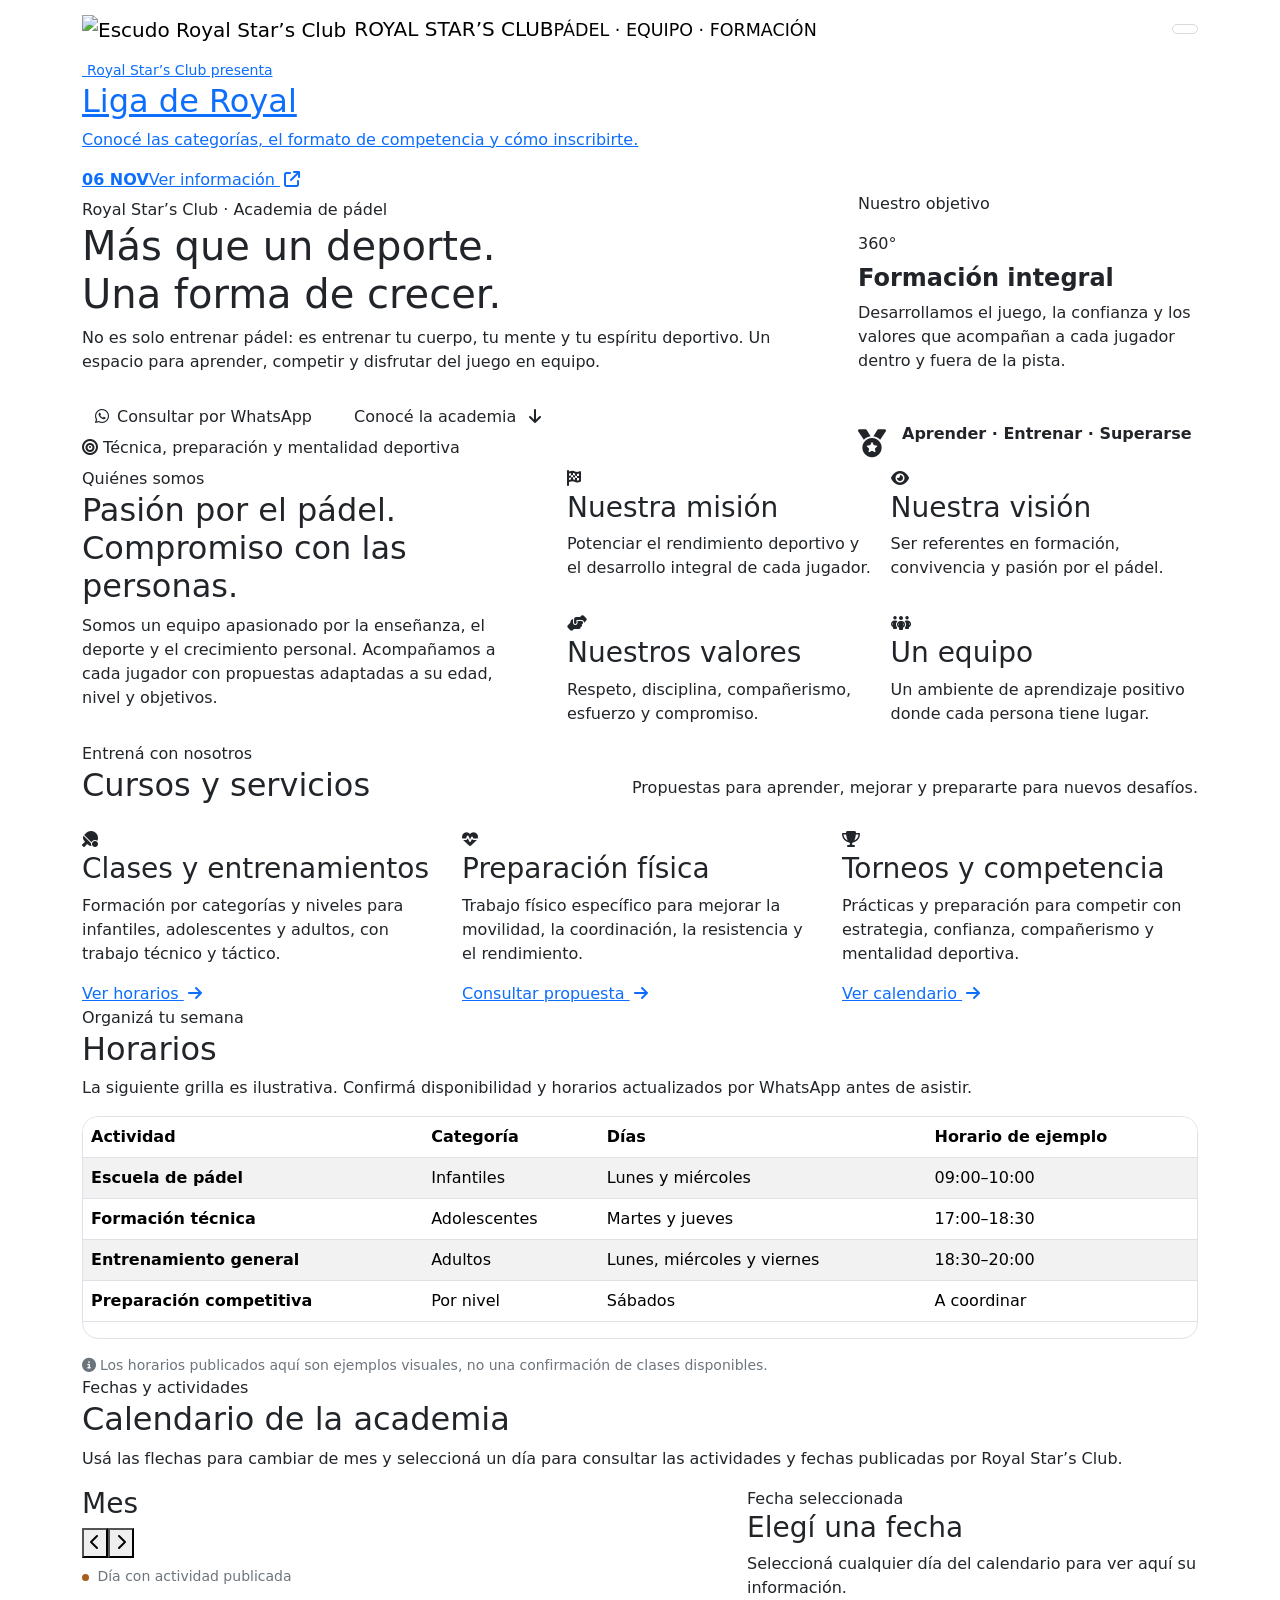
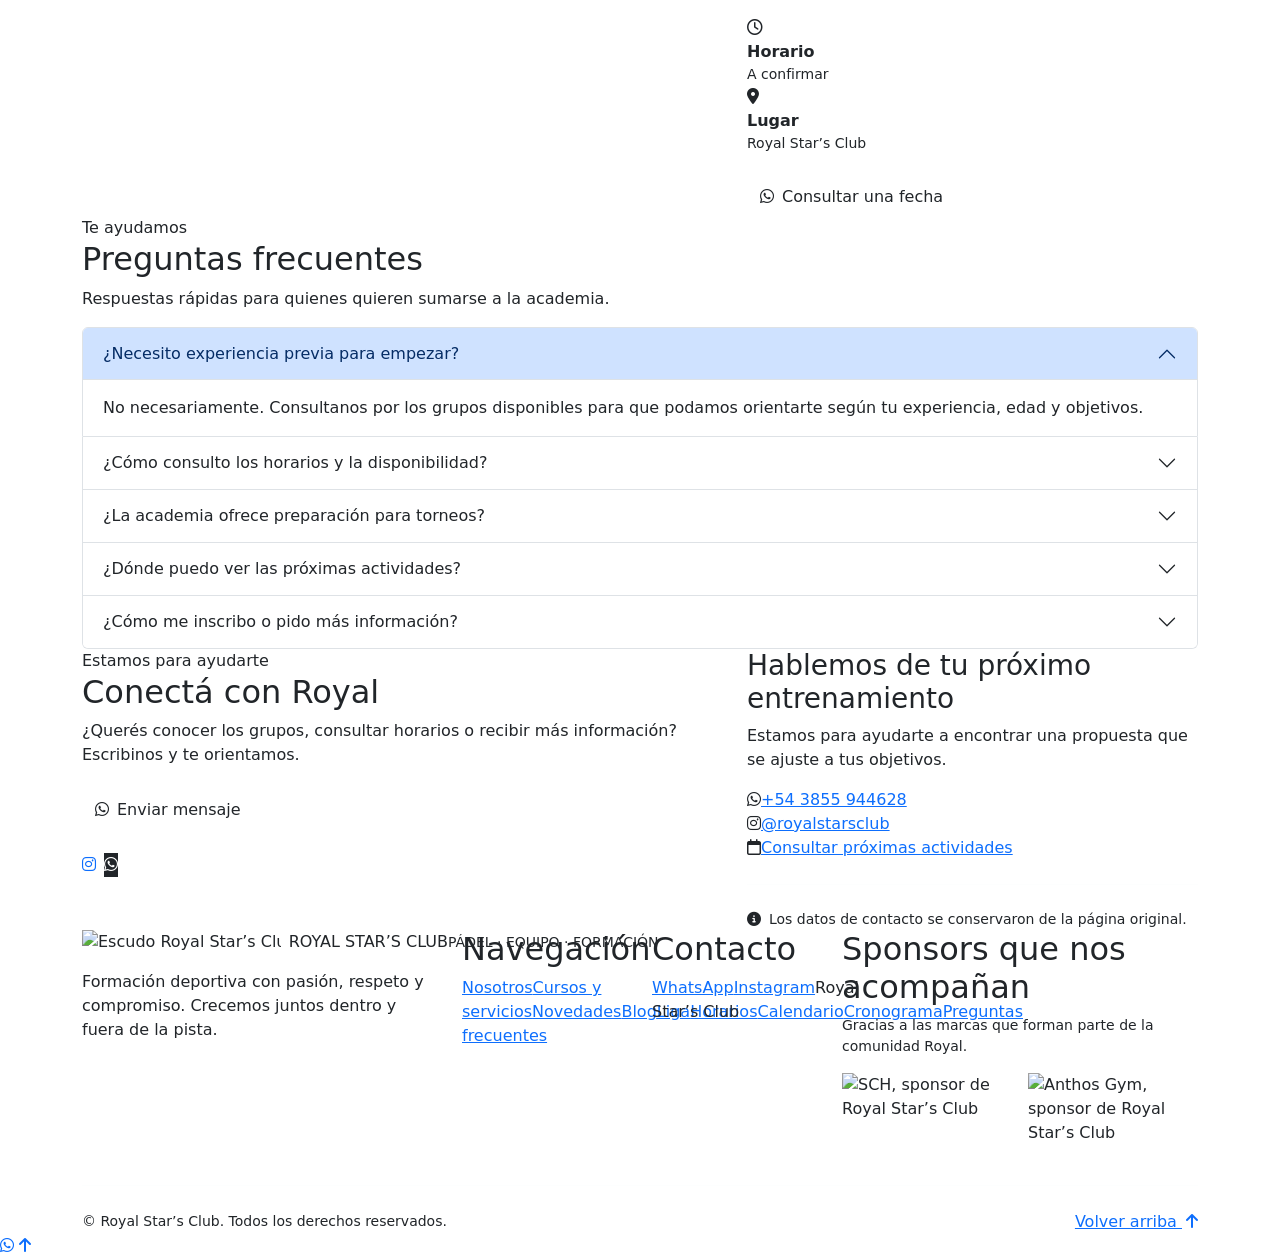
==== commit 5ed72fcc: "Change 'Noticias' link to 'Blog' in navigation" ====
--- a/index.html
+++ b/index.html
@@ -24,7 +24,7 @@
 <li class="nav-item"><a class="nav-link" href="#nosotros">Nosotros</a></li>
 <li class="nav-item"><a class="nav-link" href="#cursos">Cursos</a></li>
 <li class="nav-item"><a class="nav-link" href="novedades.html" rel="noopener" target="_blank">Novedades</a></li>
-<li class="nav-item"><a class="nav-link" href="novedades.html#blog" rel="noopener" target="_blank">Noticias</a></li>
+<li class="nav-item"><a class="nav-link" href="novedades.html#blog" rel="noopener" target="_blank">Blog</a></li>
 <li class="nav-item"><a class="nav-link" href="liga.html" rel="noopener" target="_blank">Liga</a></li>
 <li class="nav-item"><a class="nav-link" href="#horarios">Horarios</a></li>
 <li class="nav-item"><a class="nav-link" href="#calendario">Calendario</a></li>
@@ -121,7 +121,7 @@
 <div class="container">
 <div class="row g-4 pb-4">
 <div class="col-md-6 col-lg-4"><a class="navbar-brand d-flex align-items-center gap-2 mb-3" href="#inicio"><span class="brand-mark"><img alt="Escudo Royal Star&rsquo;s Club" src="assets/img/logo-royal.png"/></span><span class="brand-name">ROYAL STAR&rsquo;S CLUB<small>P&Aacute;DEL &middot; EQUIPO &middot; FORMACI&Oacute;N</small></span></a><p class="footer-copy">Formaci&oacute;n deportiva con pasi&oacute;n, respeto y compromiso. Crecemos juntos dentro y fuera de la pista.</p></div>
-<div class="col-6 col-lg-2"><h2 class="footer-title">Navegaci&oacute;n</h2><a class="footer-link" href="#nosotros">Nosotros</a><a class="footer-link" href="#cursos">Cursos y servicios</a><a class="footer-link" href="novedades.html" rel="noopener" target="_blank">Novedades</a><a class="footer-link" href="novedades.html#blog" rel="noopener" target="_blank">Noticias</a><a class="footer-link" href="liga.html" rel="noopener" target="_blank">Liga</a><a class="footer-link" href="#horarios">Horarios</a><a class="footer-link" href="#calendario">Calendario</a><a class="footer-link" href="cronograma.html" rel="noopener" target="_blank">Cronograma</a><a class="footer-link" href="#preguntas">Preguntas frecuentes</a></div>
+<div class="col-6 col-lg-2"><h2 class="footer-title">Navegaci&oacute;n</h2><a class="footer-link" href="#nosotros">Nosotros</a><a class="footer-link" href="#cursos">Cursos y servicios</a><a class="footer-link" href="novedades.html" rel="noopener" target="_blank">Novedades</a><a class="footer-link" href="novedades.html#blog" rel="noopener" target="_blank">Blog</a><a class="footer-link" href="liga.html" rel="noopener" target="_blank">Liga</a><a class="footer-link" href="#horarios">Horarios</a><a class="footer-link" href="#calendario">Calendario</a><a class="footer-link" href="cronograma.html" rel="noopener" target="_blank">Cronograma</a><a class="footer-link" href="#preguntas">Preguntas frecuentes</a></div>
 <div class="col-6 col-lg-2"><h2 class="footer-title">Contacto</h2><a class="footer-link" href="https://wa.me/543855944628" rel="noopener" target="_blank">WhatsApp</a><a class="footer-link" href="https://instagram.com/royalstarsclub" rel="noopener" target="_blank">Instagram</a><span class="footer-link">Royal Star&rsquo;s Club</span></div>
 <div class="col-lg-4"><h2 class="footer-title">Sponsors que nos acompa&ntilde;an</h2><p class="footer-copy small">Gracias a las marcas que forman parte de la comunidad Royal.</p><div class="row g-3 align-items-stretch"><div class="col-6"><div class="sponsor-box sponsor-box-sch"><img alt="SCH, sponsor de Royal Star&rsquo;s Club" loading="lazy" src="assets/img/sponsor-sch.png"/></div></div><div class="col-6"><div class="sponsor-box sponsor-box-anthos"><img alt="Anthos Gym, sponsor de Royal Star&rsquo;s Club" loading="lazy" src="assets/img/sponsor-anthos-gym.png"/></div></div></div></div>
 </div>
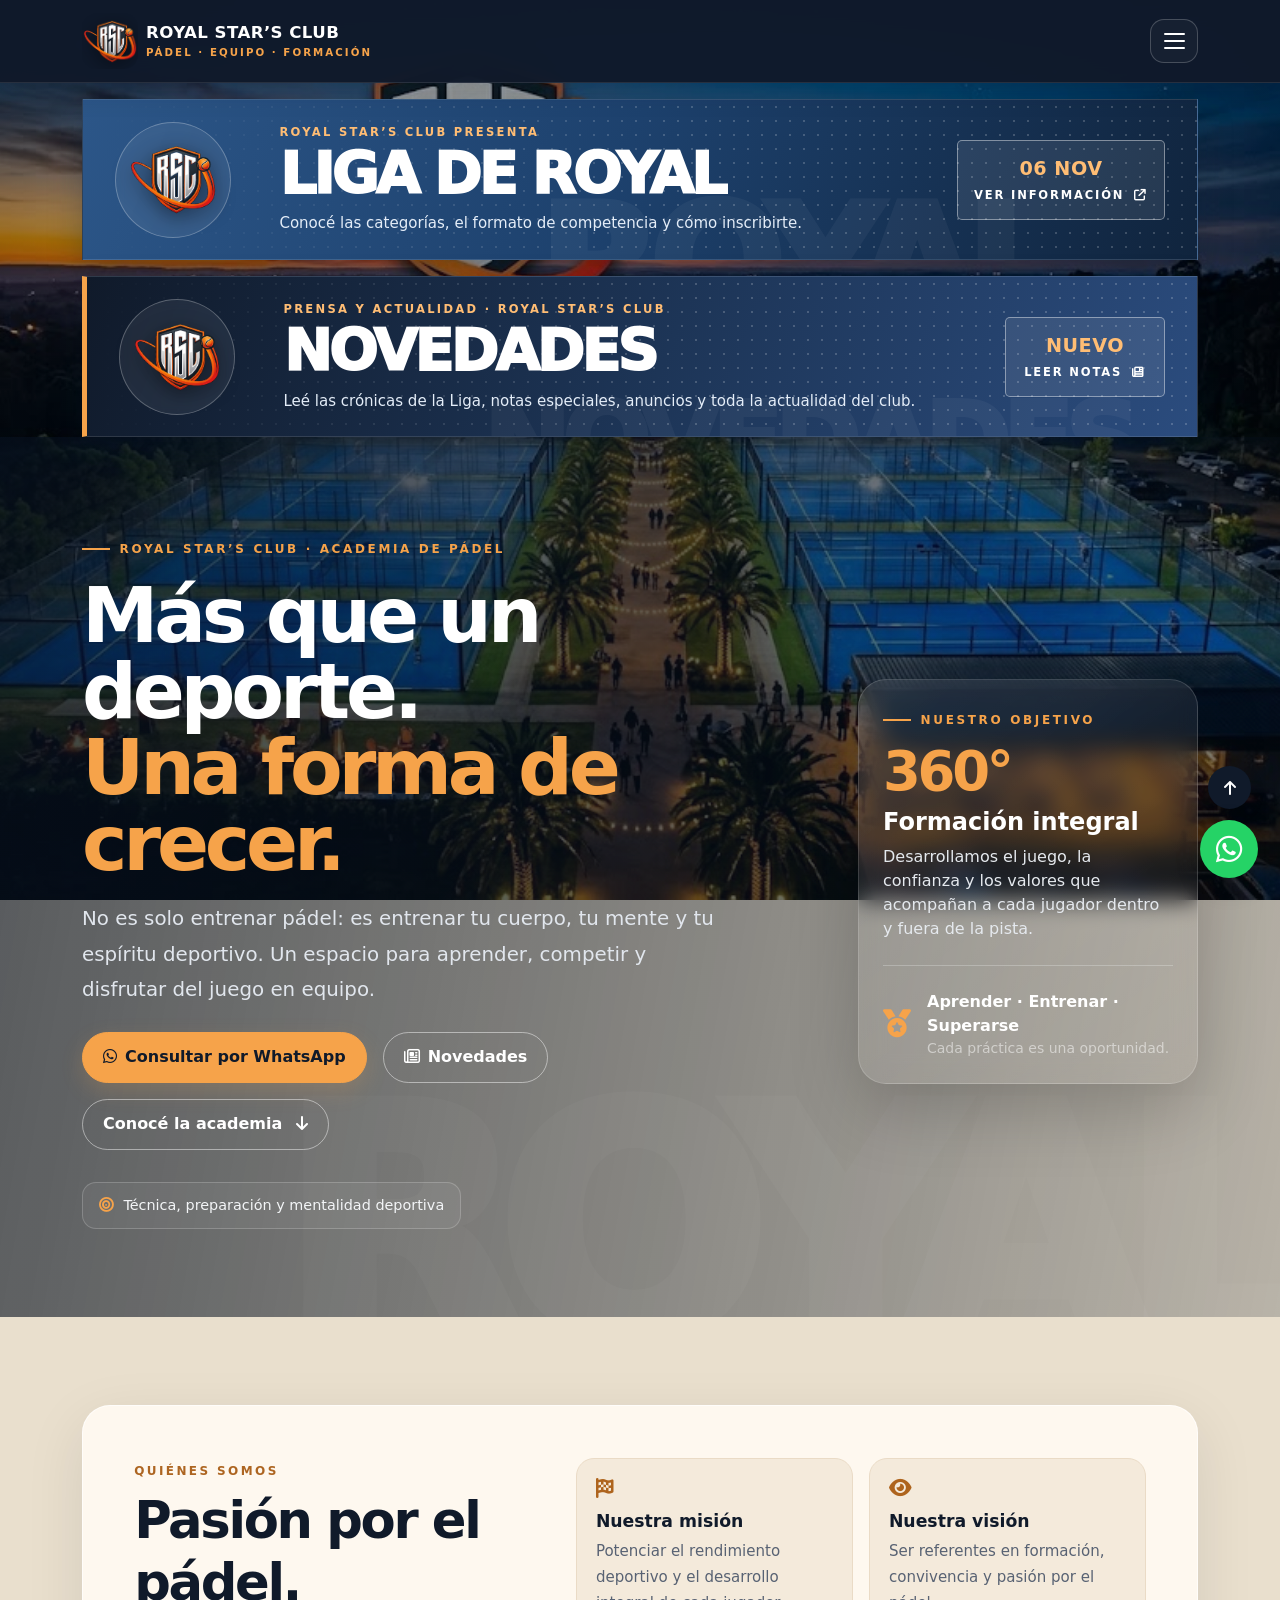
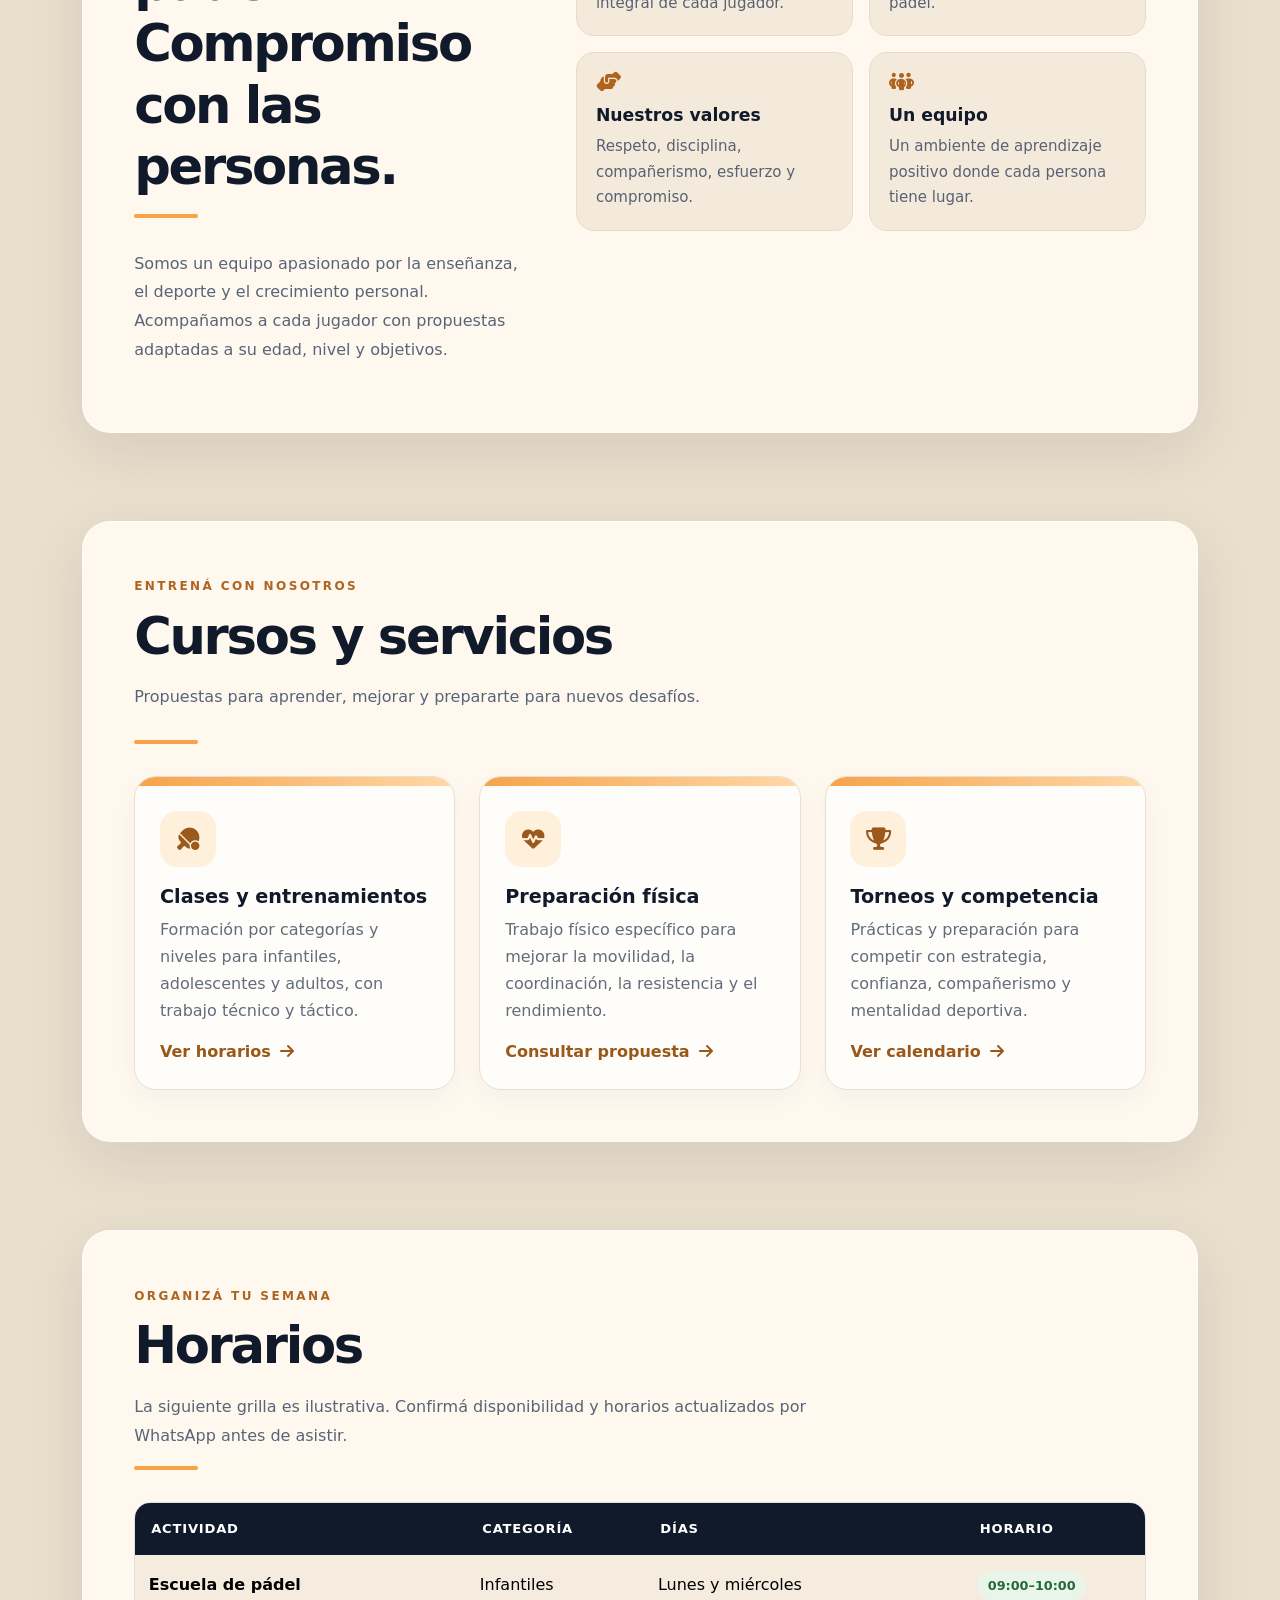
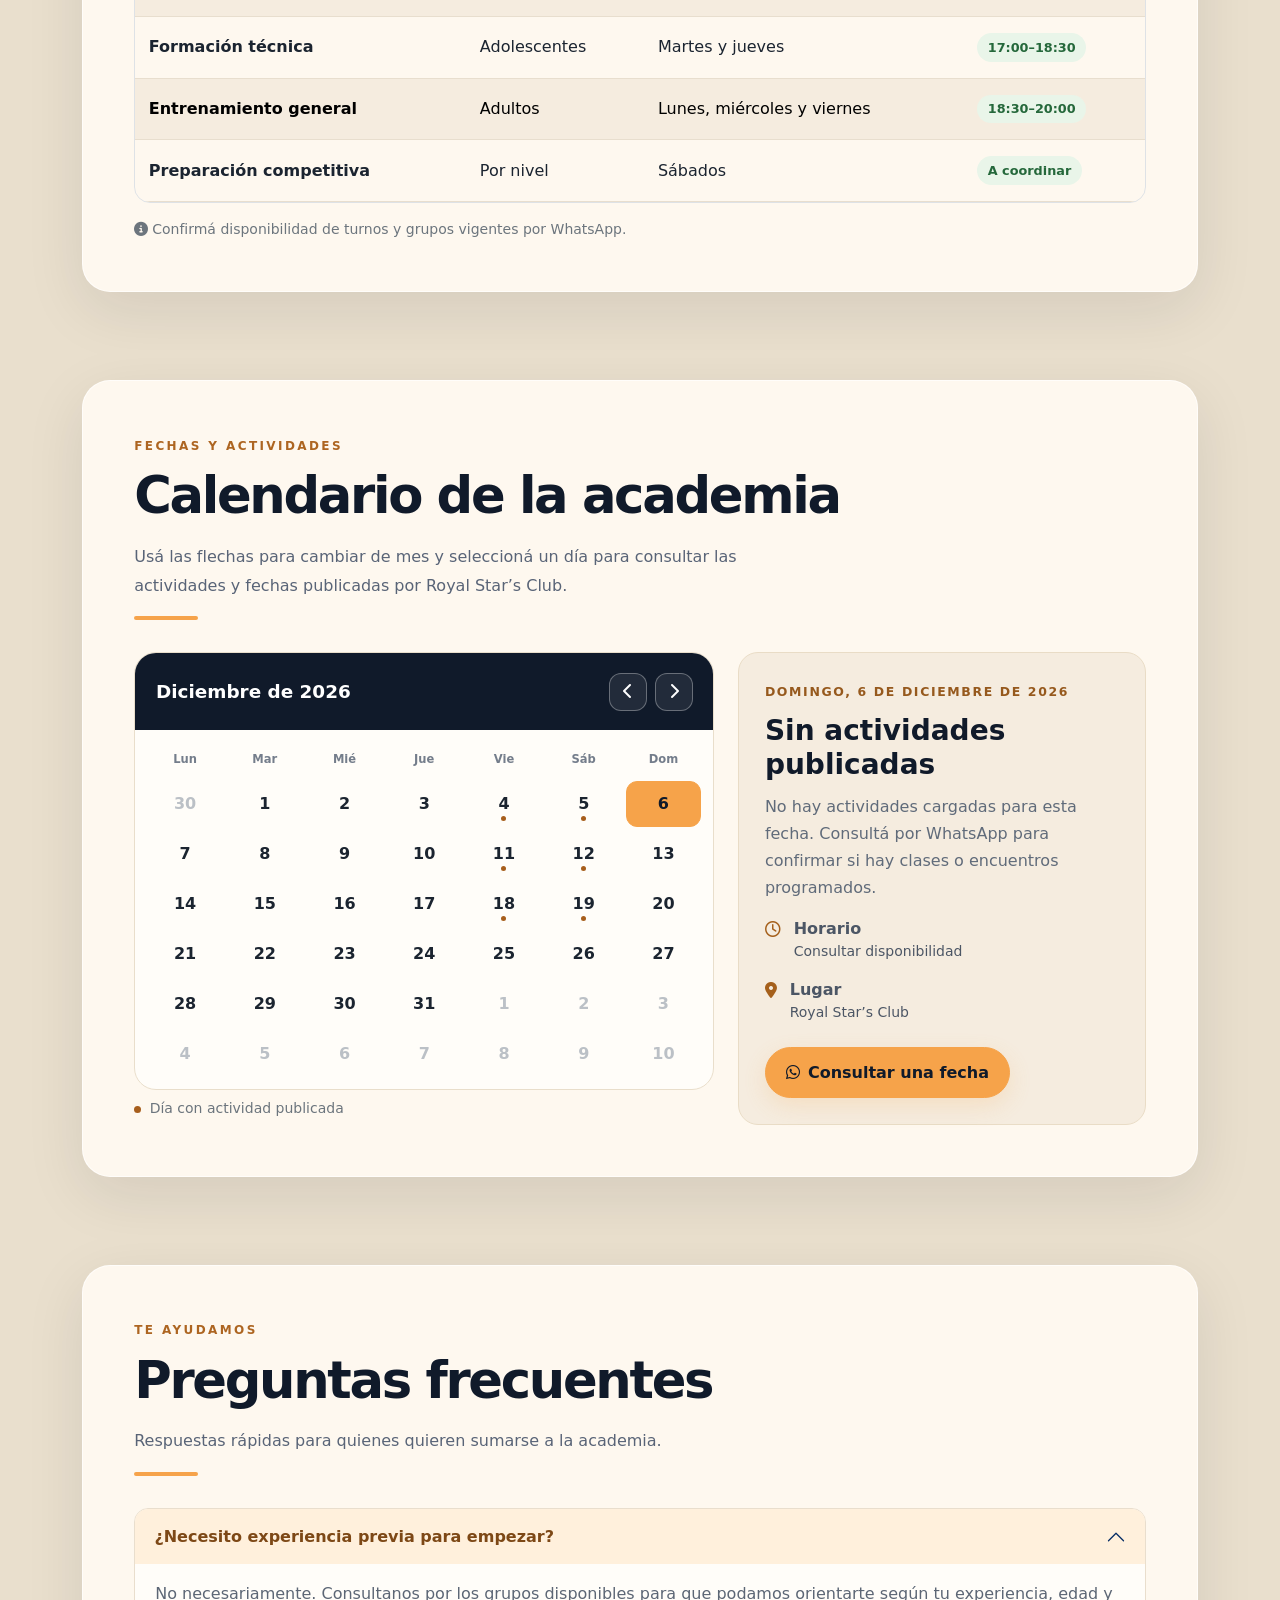
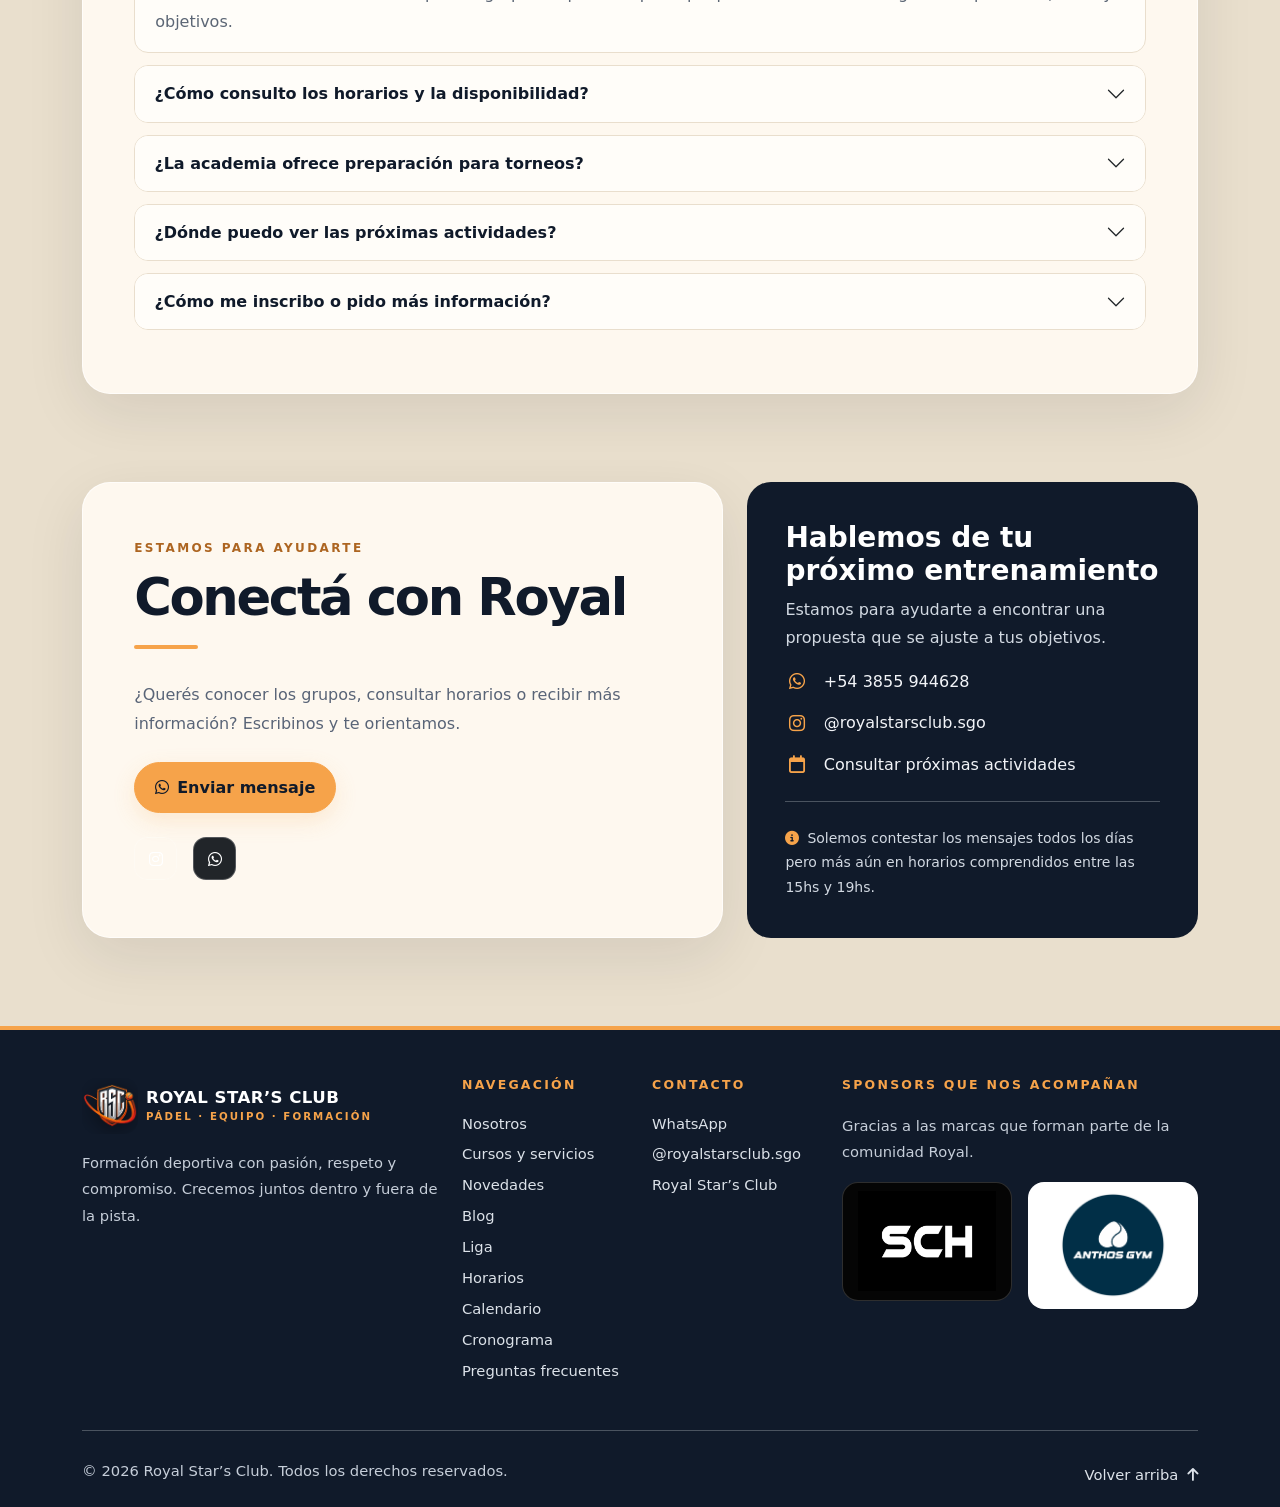
==== commit 796d0bab: "Enhance news promo styles and calendar functionality Added styles for news promo section and updated" ====
--- a/index.html
+++ b/index.html
@@ -10,6 +10,17 @@
 <link href="https://cdn.jsdelivr.net/npm/bootstrap@5.3.3/dist/css/bootstrap.min.css" rel="stylesheet"/>
 <link href="https://cdnjs.cloudflare.com/ajax/libs/font-awesome/6.5.2/css/all.min.css" rel="stylesheet"/>
 <link href="assets/css/main.css" rel="stylesheet"/>
+<style>
+  .news-promo {
+    background: linear-gradient(112deg, #101a2a 0%, #1d3557 52%, #2b4c7e 100%);
+    border-left: 5px solid var(--gold, #f6a34a);
+  }
+  .news-promo::after {
+    content: "NOVEDADES";
+    right: 6%;
+    font-size: clamp(3.5rem, 9vw, 6.5rem);
+  }
+</style>
 </head>
 <body id="top">
 <nav aria-label="Navegaci&oacute;n principal" class="navbar site-nav sticky-top">
@@ -23,8 +34,8 @@
 <li class="nav-item"><a class="nav-link" href="#inicio">Inicio</a></li>
 <li class="nav-item"><a class="nav-link" href="#nosotros">Nosotros</a></li>
 <li class="nav-item"><a class="nav-link" href="#cursos">Cursos</a></li>
-<li class="nav-item"><a class="nav-link" href="novedades.html" rel="noopener" target="_blank">Novedades</a></li>
-<li class="nav-item"><a class="nav-link" href="novedades.html#blog" rel="noopener" target="_blank">Blog</a></li>
+<li class="nav-item"><a class="nav-link" href="novedades.html">Novedades</a></li>
+<li class="nav-item"><a class="nav-link" href="novedades.html#blog">Blog</a></li>
 <li class="nav-item"><a class="nav-link" href="liga.html" rel="noopener" target="_blank">Liga</a></li>
 <li class="nav-item"><a class="nav-link" href="#horarios">Horarios</a></li>
 <li class="nav-item"><a class="nav-link" href="#calendario">Calendario</a></li>
@@ -36,15 +47,22 @@
 </div>
 </nav>
 <main>
+<!-- CARTELES DESTACADOS AL INICIO: LIGA Y NOVEDADES -->
 <div class="league-promo-shell">
-<div class="container">
+<div class="container d-grid gap-3">
 <a aria-label="Abrir la p&aacute;gina especial Liga de Royal" class="league-promo" href="liga.html" rel="noopener" target="_blank">
 <span class="league-promo-emblem"><img alt="" aria-hidden="true" src="assets/img/logo-royal.png"/></span>
 <span class="league-promo-copy"><small>Royal Star&rsquo;s Club presenta</small><h2>Liga de Royal</h2><p>Conoc&eacute; las categor&iacute;as, el formato de competencia y c&oacute;mo inscribirte.</p></span>
 <span class="league-promo-action"><strong>06 NOV</strong><span>Ver informaci&oacute;n <i class="fa-solid fa-arrow-up-right-from-square ms-1"></i></span></span>
 </a>
-</div>
-</div>
+<a aria-label="Abrir la secci&oacute;n de Novedades y Prensa" class="league-promo news-promo" href="novedades.html">
+<span class="league-promo-emblem"><img alt="" aria-hidden="true" src="assets/img/logo-royal.png"/></span>
+<span class="league-promo-copy"><small>Prensa y actualidad &middot; Royal Star&rsquo;s Club</small><h2>Novedades</h2><p>Le&eacute; las cr&oacute;nicas de la Liga, notas especiales, anuncios y toda la actualidad del club.</p></span>
+<span class="league-promo-action"><strong>NUEVO</strong><span>Leer notas <i class="fa-solid fa-newspaper ms-1"></i></span></span>
+</a>
+</div>
+</div>
+
 <section class="hero" id="inicio">
 <div class="container position-relative" style="z-index:1">
 <div class="row align-items-center g-5">
@@ -52,13 +70,18 @@
 <span class="eyebrow">Royal Star&rsquo;s Club &middot; Academia de p&aacute;del</span>
 <h1>M&aacute;s que un deporte.<br/><span>Una forma de crecer.</span></h1>
 <p class="hero-lead">No es solo entrenar p&aacute;del: es entrenar tu cuerpo, tu mente y tu esp&iacute;ritu deportivo. Un espacio para aprender, competir y disfrutar del juego en equipo.</p>
-<div class="d-flex flex-wrap gap-3 mt-4"><a class="btn btn-royal" href="https://wa.me/543855944628?text=Hola,%20me%20gustar%C3%ADa%20recibir%20m%C3%A1s%20informaci%C3%B3n" rel="noopener" target="_blank"><i class="fa-brands fa-whatsapp me-2"></i>Consultar por WhatsApp</a><a class="btn btn-ghost" href="#cursos">Conoc&eacute; la academia <i class="fa-solid fa-arrow-down ms-2"></i></a></div>
+<div class="d-flex flex-wrap gap-3 mt-4">
+<a class="btn btn-royal" href="https://wa.me/543855944628?text=Hola,%20me%20gustar%C3%ADa%20recibir%20m%C3%A1s%20informaci%C3%B3n" rel="noopener" target="_blank"><i class="fa-brands fa-whatsapp me-2"></i>Consultar por WhatsApp</a>
+<a class="btn btn-ghost" href="novedades.html"><i class="fa-regular fa-newspaper me-2"></i>Novedades</a>
+<a class="btn btn-ghost" href="#cursos">Conoc&eacute; la academia <i class="fa-solid fa-arrow-down ms-2"></i></a>
+</div>
 <div class="hero-tag"><i class="fa-solid fa-bullseye"></i> T&eacute;cnica, preparaci&oacute;n y mentalidad deportiva</div>
 </div>
 <div class="col-lg-4 d-none d-lg-block"><div class="hero-side"><span class="eyebrow">Nuestro objetivo</span><div class="big-number mt-3">360&deg;</div><h2 class="h4 fw-bold mt-2">Formaci&oacute;n integral</h2><p class="mb-0">Desarrollamos el juego, la confianza y los valores que acompa&ntilde;an a cada jugador dentro y fuera de la pista.</p><hr class="border-light opacity-25 my-4"/><div class="d-flex gap-3 align-items-center"><i class="fa-solid fa-medal fs-3" style="color:var(--gold)"></i><div><strong>Aprender &middot; Entrenar &middot; Superarse</strong><div class="small text-white-50">Cada pr&aacute;ctica es una oportunidad.</div></div></div></div></div>
 </div>
 </div>
 </section>
+
 <section class="section-wrap" id="nosotros">
 <div class="container"><div class="section-panel">
 <div class="row g-5 align-items-start"><div class="col-lg-5"><span class="section-kicker">Qui&eacute;nes somos</span><h2 class="section-title">Pasi&oacute;n por el p&aacute;del.<br/>Compromiso con las personas.</h2><div class="title-rule"></div><p class="section-intro">Somos un equipo apasionado por la ense&ntilde;anza, el deporte y el crecimiento personal. Acompa&ntilde;amos a cada jugador con propuestas adaptadas a su edad, nivel y objetivos.</p></div>
@@ -71,6 +94,7 @@
 </div>
 </div></div>
 </section>
+
 <section class="section-wrap pt-0" id="cursos">
 <div class="container"><div class="section-panel">
 <div class="d-flex flex-wrap align-items-end justify-content-between gap-3 mb-4"><div><span class="section-kicker">Entren&aacute; con nosotros</span><h2 class="section-title mb-0">Cursos y servicios</h2></div><p class="section-intro mb-1">Propuestas para aprender, mejorar y prepararte para nuevos desaf&iacute;os.</p></div><div class="title-rule"></div>
@@ -81,18 +105,20 @@
 </div>
 </div></div>
 </section>
+
 <section class="section-wrap pt-0" id="horarios">
 <div class="container"><div class="section-panel">
 <span class="section-kicker">Organiz&aacute; tu semana</span><h2 class="section-title">Horarios</h2><p class="section-intro">La siguiente grilla es ilustrativa. Confirm&aacute; disponibilidad y horarios actualizados por WhatsApp antes de asistir.</p><div class="title-rule"></div>
-<div class="table-responsive rounded-4 border"><table class="table table-striped table-hover table-royal"><thead><tr><th scope="col">Actividad</th><th scope="col">Categor&iacute;a</th><th scope="col">D&iacute;as</th><th scope="col">Horario de ejemplo</th></tr></thead><tbody>
+<div class="table-responsive rounded-4 border"><table class="table table-striped table-hover table-royal"><thead><tr><th scope="col">Actividad</th><th scope="col">Categor&iacute;a</th><th scope="col">D&iacute;as</th><th scope="col">Horario</th></tr></thead><tbody>
 <tr><td class="fw-bold">Escuela de p&aacute;del</td><td>Infantiles</td><td>Lunes y mi&eacute;rcoles</td><td><span class="time-pill">09:00&ndash;10:00</span></td></tr>
 <tr><td class="fw-bold">Formaci&oacute;n t&eacute;cnica</td><td>Adolescentes</td><td>Martes y jueves</td><td><span class="time-pill">17:00&ndash;18:30</span></td></tr>
 <tr><td class="fw-bold">Entrenamiento general</td><td>Adultos</td><td>Lunes, mi&eacute;rcoles y viernes</td><td><span class="time-pill">18:30&ndash;20:00</span></td></tr>
 <tr><td class="fw-bold">Preparaci&oacute;n competitiva</td><td>Por nivel</td><td>S&aacute;bados</td><td><span class="time-pill">A coordinar</span></td></tr>
 </tbody></table></div>
-<p class="small text-secondary mt-3 mb-0"><i class="fa-solid fa-circle-info me-1"></i>Los horarios publicados aqu&iacute; son ejemplos visuales, no una confirmaci&oacute;n de clases disponibles.</p>
-</div></div>
-</section>
+<p class="small text-secondary mt-3 mb-0"><i class="fa-solid fa-circle-info me-1"></i>Confirm&aacute; disponibilidad de turnos y grupos vigentes por WhatsApp.</p>
+</div></div>
+</section>
+
 <section class="section-wrap pt-0" id="calendario">
 <div class="container"><div class="section-panel">
 <span class="section-kicker">Fechas y actividades</span><h2 class="section-title">Calendario de la academia</h2><p class="section-intro">Us&aacute; las flechas para cambiar de mes y seleccion&aacute; un d&iacute;a para consultar las actividades y fechas publicadas por Royal Star&rsquo;s Club.</p><div class="title-rule"></div>
@@ -101,6 +127,7 @@
 </div>
 </div></div>
 </section>
+
 <section class="section-wrap pt-0" id="preguntas">
 <div class="container"><div class="section-panel">
 <span class="section-kicker">Te ayudamos</span><h2 class="section-title">Preguntas frecuentes</h2><p class="section-intro">Respuestas r&aacute;pidas para quienes quieren sumarse a la academia.</p><div class="title-rule"></div>
@@ -113,16 +140,18 @@
 </div>
 </div></div>
 </section>
+
 <section class="section-wrap pt-0" id="contacto">
-<div class="container"><div class="row g-4"><div class="col-lg-7"><div class="section-panel h-100"><span class="section-kicker">Estamos para ayudarte</span><h2 class="section-title">Conect&aacute; con Royal</h2><div class="title-rule"></div><p class="section-intro mb-4">&iquest;Quer&eacute;s conocer los grupos, consultar horarios o recibir m&aacute;s informaci&oacute;n? Escribinos y te orientamos.</p><a class="btn btn-royal" href="https://wa.me/543855944628?text=Hola,%20me%20gustar%C3%ADa%20recibir%20m%C3%A1s%20informaci%C3%B3n" rel="noopener" target="_blank"><i class="fa-brands fa-whatsapp me-2"></i>Enviar mensaje</a><div class="mt-4 d-flex gap-2"><a aria-label="Instagram Royal Stars Club" class="social-icon" href="https://instagram.com/royalstarsclub" rel="noopener" target="_blank"><i class="fa-brands fa-instagram"></i></a><a aria-label="WhatsApp" class="social-icon bg-dark text-white" href="https://wa.me/543855944628" rel="noopener" target="_blank"><i class="fa-brands fa-whatsapp"></i></a></div></div></div><div class="col-lg-5"><div class="contact-card"><h3>Hablemos de tu pr&oacute;ximo entrenamiento</h3><p>Estamos para ayudarte a encontrar una propuesta que se ajuste a tus objetivos.</p><div class="contact-item"><i class="fa-brands fa-whatsapp"></i><a href="https://wa.me/543855944628" rel="noopener" target="_blank">+54 3855 944628</a></div><div class="contact-item"><i class="fa-brands fa-instagram"></i><a href="https://instagram.com/royalstarsclub" rel="noopener" target="_blank">@royalstarsclub</a></div><div class="contact-item"><i class="fa-regular fa-calendar"></i><a href="#calendario">Consultar pr&oacute;ximas actividades</a></div><hr class="border-light opacity-25 my-4"/><p class="small mb-0"><i class="fa-solid fa-circle-info me-2" style="color:var(--gold)"></i>Los datos de contacto se conservaron de la p&aacute;gina original.</p></div></div></div></div>
+<div class="container"><div class="row g-4"><div class="col-lg-7"><div class="section-panel h-100"><span class="section-kicker">Estamos para ayudarte</span><h2 class="section-title">Conect&aacute; con Royal</h2><div class="title-rule"></div><p class="section-intro mb-4">&iquest;Quer&eacute;s conocer los grupos, consultar horarios o recibir m&aacute;s informaci&oacute;n? Escribinos y te orientamos.</p><a class="btn btn-royal" href="https://wa.me/543855944628?text=Hola,%20me%20gustar%C3%ADa%20recibir%20m%C3%A1s%20informaci%C3%B3n" rel="noopener" target="_blank"><i class="fa-brands fa-whatsapp me-2"></i>Enviar mensaje</a><div class="mt-4 d-flex gap-2"><a aria-label="Instagram Royal Stars Club" class="social-icon" href="https://instagram.com/royalstarsclub.sgo" rel="noopener" target="_blank"><i class="fa-brands fa-instagram"></i></a><a aria-label="WhatsApp" class="social-icon bg-dark text-white" href="https://wa.me/543855944628" rel="noopener" target="_blank"><i class="fa-brands fa-whatsapp"></i></a></div></div></div><div class="col-lg-5"><div class="contact-card"><h3>Hablemos de tu pr&oacute;ximo entrenamiento</h3><p>Estamos para ayudarte a encontrar una propuesta que se ajuste a tus objetivos.</p><div class="contact-item"><i class="fa-brands fa-whatsapp"></i><a href="https://wa.me/543855944628" rel="noopener" target="_blank">+54 3855 944628</a></div><div class="contact-item"><i class="fa-brands fa-instagram"></i><a href="https://instagram.com/royalstarsclub.sgo" rel="noopener" target="_blank">@royalstarsclub.sgo</a></div><div class="contact-item"><i class="fa-regular fa-calendar"></i><a href="#calendario">Consultar pr&oacute;ximas actividades</a></div><hr class="border-light opacity-25 my-4"/><p class="small mb-0"><i class="fa-solid fa-circle-info me-2" style="color:var(--gold)"></i>Solemos contestar los mensajes todos los d&iacute;as pero m&aacute;s a&uacute;n en horarios comprendidos entre las 15hs y 19hs.</p></div></div></div></div>
 </section>
 </main>
+
 <footer class="site-footer">
 <div class="container">
 <div class="row g-4 pb-4">
 <div class="col-md-6 col-lg-4"><a class="navbar-brand d-flex align-items-center gap-2 mb-3" href="#inicio"><span class="brand-mark"><img alt="Escudo Royal Star&rsquo;s Club" src="assets/img/logo-royal.png"/></span><span class="brand-name">ROYAL STAR&rsquo;S CLUB<small>P&Aacute;DEL &middot; EQUIPO &middot; FORMACI&Oacute;N</small></span></a><p class="footer-copy">Formaci&oacute;n deportiva con pasi&oacute;n, respeto y compromiso. Crecemos juntos dentro y fuera de la pista.</p></div>
-<div class="col-6 col-lg-2"><h2 class="footer-title">Navegaci&oacute;n</h2><a class="footer-link" href="#nosotros">Nosotros</a><a class="footer-link" href="#cursos">Cursos y servicios</a><a class="footer-link" href="novedades.html" rel="noopener" target="_blank">Novedades</a><a class="footer-link" href="novedades.html#blog" rel="noopener" target="_blank">Blog</a><a class="footer-link" href="liga.html" rel="noopener" target="_blank">Liga</a><a class="footer-link" href="#horarios">Horarios</a><a class="footer-link" href="#calendario">Calendario</a><a class="footer-link" href="cronograma.html" rel="noopener" target="_blank">Cronograma</a><a class="footer-link" href="#preguntas">Preguntas frecuentes</a></div>
-<div class="col-6 col-lg-2"><h2 class="footer-title">Contacto</h2><a class="footer-link" href="https://wa.me/543855944628" rel="noopener" target="_blank">WhatsApp</a><a class="footer-link" href="https://instagram.com/royalstarsclub" rel="noopener" target="_blank">Instagram</a><span class="footer-link">Royal Star&rsquo;s Club</span></div>
+<div class="col-6 col-lg-2"><h2 class="footer-title">Navegaci&oacute;n</h2><a class="footer-link" href="#nosotros">Nosotros</a><a class="footer-link" href="#cursos">Cursos y servicios</a><a class="footer-link" href="novedades.html">Novedades</a><a class="footer-link" href="novedades.html#blog">Blog</a><a class="footer-link" href="liga.html" rel="noopener" target="_blank">Liga</a><a class="footer-link" href="#horarios">Horarios</a><a class="footer-link" href="#calendario">Calendario</a><a class="footer-link" href="cronograma.html" rel="noopener" target="_blank">Cronograma</a><a class="footer-link" href="#preguntas">Preguntas frecuentes</a></div>
+<div class="col-6 col-lg-2"><h2 class="footer-title">Contacto</h2><a class="footer-link" href="https://wa.me/543855944628" rel="noopener" target="_blank">WhatsApp</a><a class="footer-link" href="https://instagram.com/royalstarsclub.sgo" rel="noopener" target="_blank">@royalstarsclub.sgo</a><span class="footer-link">Royal Star&rsquo;s Club</span></div>
 <div class="col-lg-4"><h2 class="footer-title">Sponsors que nos acompa&ntilde;an</h2><p class="footer-copy small">Gracias a las marcas que forman parte de la comunidad Royal.</p><div class="row g-3 align-items-stretch"><div class="col-6"><div class="sponsor-box sponsor-box-sch"><img alt="SCH, sponsor de Royal Star&rsquo;s Club" loading="lazy" src="assets/img/sponsor-sch.png"/></div></div><div class="col-6"><div class="sponsor-box sponsor-box-anthos"><img alt="Anthos Gym, sponsor de Royal Star&rsquo;s Club" loading="lazy" src="assets/img/sponsor-anthos-gym.png"/></div></div></div></div>
 </div>
 <hr class="border-light opacity-25"/><div class="d-flex flex-column flex-md-row align-items-center justify-content-between gap-2 pt-2"><p class="footer-copy small mb-0">&copy; <span id="year"></span> Royal Star&rsquo;s Club. Todos los derechos reservados.</p><a class="footer-link mb-0" href="#top">Volver arriba <i class="fa-solid fa-arrow-up ms-1"></i></a></div>
@@ -130,7 +159,103 @@
 </footer>
 <a aria-label="Contactar por WhatsApp" class="float-ws" href="https://wa.me/543855944628?text=Hola,%20me%20gustar%C3%ADa%20recibir%20m%C3%A1s%20informaci%C3%B3n" rel="noopener" target="_blank"><i class="fa-brands fa-whatsapp"></i></a>
 <a aria-label="Volver al inicio" class="to-top" href="#top"><i class="fa-solid fa-arrow-up"></i></a>
+
 <script src="https://cdn.jsdelivr.net/npm/bootstrap@5.3.3/dist/js/bootstrap.bundle.min.js"></script>
-<script src="assets/js/main.js"></script>
+<script>
+  (() => {
+    const monthName = new Intl.DateTimeFormat('es-AR', { month: 'long', year: 'numeric' });
+    const fullDate = new Intl.DateTimeFormat('es-AR', { weekday: 'long', day: 'numeric', month: 'long', year: 'numeric' });
+    const today = new Date();
+    let displayedMonth = new Date(today.getFullYear(), today.getMonth(), 1);
+    let selectedDate = new Date(today.getFullYear(), today.getMonth(), today.getDate());
+    
+    const events = {
+      '2026-10-17': { title: 'Encuentro de entrenamiento', description: 'Fecha de demostración para mostrar cómo se publicarán las actividades de la academia.', time: 'Horario a confirmar', place: 'Royal Star’s Club' },
+      '2026-10-24': { title: 'Jornada de práctica', description: 'Actividad de ejemplo para entrenamiento, juego y compañerismo.', time: 'Horario a confirmar', place: 'Royal Star’s Club' },
+      '2026-11-06': { title: 'Inicio de la Liga Royal', description: 'Comienza la Liga Royal en ROYAL STARS CLUB. Los partidos semanales se coordinan para viernes o sábado.', time: 'Horario a convenir', place: 'ROYAL STARS CLUB' },
+      '2026-11-07': { title: 'Mini Torneo', description: 'Arrancamos después de las 11am con categorías 8va y 7ma.', time: 'Horario a confirmar', place: 'Royal Star’s Club' },
+      '2026-11-09': { title: '1ra fecha de la Liga', description: 'Comienza la Liga Royal en ROYAL STARS CLUB. Los partidos semanales se coordinan para viernes o sábado.', time: 'Horario a convenir', place: 'ROYAL STARS CLUB' },
+      '2026-11-13': { title: '2da fecha de todas las categorías.', description: 'Se juega la 2da fecha de la liga.', time: 'Desde las 15hs.', place: 'Royal Star’s Club' },
+      '2026-11-14': { title: '2da fecha de todas las categorías.', description: 'Se juega la 2da fecha de la liga.', time: 'Desde las 15hs.', place: 'Royal Star’s Club' },
+      '2026-11-20': { title: '3ra fecha de todas las categorías.', description: 'Se juega la 3ra fecha de la liga.', time: 'Desde las 15hs.', place: 'Royal Star’s Club' },
+      '2026-11-21': { title: '3ra fecha de todas las categorías.', description: 'Se juega la 3ra fecha de la liga.', time: 'Desde las 15hs.', place: 'Royal Star’s Club' },
+      '2026-11-27': { title: 'Torneo Lobo Negro', description: 'Torneo de fin de semana, se juega viernes, sábado, domingo y lunes.', time: 'Desde las 15hs.', place: 'Royal Star’s Club' },
+      '2026-11-28': { title: 'Torneo Lobo Negro', description: 'Torneo de fin de semana, se juega viernes, sábado, domingo y lunes.', time: 'Desde las 15hs.', place: 'Royal Star’s Club' },
+      '2026-11-29': { title: 'Torneo Lobo Negro', description: 'Torneo de fin de semana, se juega viernes, sábado, domingo y lunes.', time: 'Desde las 15hs.', place: 'Royal Star’s Club' },
+      '2026-12-04': { title: 'Fecha doble de liga.', description: 'Se juegan los partidos reprogramados y se definen las zonas.', time: 'Desde las 15hs.', place: 'Royal Star’s Club' },
+      '2026-12-05': { title: 'Fecha doble de liga.', description: 'Se juegan los partidos reprogramados y se definen las zonas.', time: 'Desde las 15hs.', place: 'Royal Star’s Club' },
+      '2026-12-11': { title: '8vos y 4tos de final de liga', description: 'Se da comienzo a los playoffs de Copa de Oro y Copa de Plata.', time: 'Desde las 15hs.', place: 'Royal Star’s Club' },
+      '2026-12-12': { title: '8vos y 4tos de final de liga', description: 'Se da comienzo a los playoffs de Copa de Oro y Copa de Plata.', time: 'Desde las 15hs.', place: 'Royal Star’s Club' },
+      '2026-12-18': { title: 'Semis y Finales', description: 'Inicia la última fecha de la liga donde se juegan las semifinales de todas las categorías.', time: 'Desde las 15hs.', place: 'Royal Star’s Club' },
+      '2026-12-19': { title: 'Semis y Finales', description: 'Último día de liga, gracias por acompañarnos. Se juegan las finales de todas las categorías.', time: 'Desde las 15hs.', place: 'Royal Star’s Club' }
+    };
+    
+    const keyOf = d => `${d.getFullYear()}-${String(d.getMonth()+1).padStart(2,'0')}-${String(d.getDate()).padStart(2,'0')}`;
+    const sameDay = (a,b) => a.getFullYear()===b.getFullYear() && a.getMonth()===b.getMonth() && a.getDate()===b.getDate();
+    const grid = document.getElementById('calendarGrid');
+
+    function renderCalendar(){
+      document.getElementById('calendarMonth').textContent = monthName.format(displayedMonth).replace(/^./, s => s.toLocaleUpperCase('es-AR'));
+      grid.replaceChildren();
+      ['Lun','Mar','Mié','Jue','Vie','Sáb','Dom'].forEach(label => { const el=document.createElement('div'); el.className='weekday'; el.textContent=label; grid.appendChild(el); });
+      const first = new Date(displayedMonth.getFullYear(), displayedMonth.getMonth(), 1);
+      const mondayIndex = (first.getDay()+6)%7;
+      const start = new Date(first.getFullYear(), first.getMonth(), 1-mondayIndex);
+      
+      for(let i=0;i<42;i++){
+        const date = new Date(start.getFullYear(), start.getMonth(), start.getDate()+i);
+        const k = keyOf(date); 
+        const btn=document.createElement('button'); 
+        btn.type='button'; 
+        btn.className='calendar-day'; 
+        btn.textContent=String(date.getDate());
+        btn.setAttribute('aria-label', fullDate.format(date));
+        
+        if(date.getMonth()!==displayedMonth.getMonth()) btn.classList.add('muted');
+        if(sameDay(date,today)) btn.classList.add('today');
+        if(sameDay(date,selectedDate)){
+          btn.classList.add('selected');
+          btn.setAttribute('aria-pressed','true');
+        } else {
+          btn.setAttribute('aria-pressed','false');
+        }
+        if(events[k]) btn.classList.add('has-event');
+        
+        btn.addEventListener('click',()=>{
+          selectedDate=new Date(date);
+          displayedMonth=new Date(date.getFullYear(),date.getMonth(),1);
+          renderCalendar();
+          renderEvent();
+        });
+        grid.appendChild(btn);
+      }
+    }
+
+    function renderEvent(){
+      document.getElementById('selectedDateLabel').textContent=fullDate.format(selectedDate).replace(/^./,s=>s.toLocaleUpperCase('es-AR'));
+      const event=events[keyOf(selectedDate)];
+      document.getElementById('eventTitle').textContent=event?event.title:'Sin actividades publicadas';
+      document.getElementById('eventDescription').textContent=event?event.description:'No hay actividades cargadas para esta fecha. Consultá por WhatsApp para confirmar si hay clases o encuentros programados.';
+      document.getElementById('eventTime').textContent=event?event.time:'Consultar disponibilidad';
+      document.getElementById('eventPlace').textContent=event?event.place:'Royal Star’s Club';
+    }
+
+    document.getElementById('prevMonth').addEventListener('click',()=>{displayedMonth=new Date(displayedMonth.getFullYear(),displayedMonth.getMonth()-1,1);renderCalendar();});
+    document.getElementById('nextMonth').addEventListener('click',()=>{displayedMonth=new Date(displayedMonth.getFullYear(),displayedMonth.getMonth()+1,1);renderCalendar();});
+    document.getElementById('year').textContent=String(new Date().getFullYear());
+    document.querySelectorAll('#royalNav .nav-link, #royalNav .btn').forEach(link=>link.addEventListener('click',()=>{const menu=document.getElementById('royalNav');if(menu.classList.contains('show'))bootstrap.Collapse.getOrCreateInstance(menu).hide();}));
+    
+    const royalMenu=document.getElementById('royalNav');
+    const royalToggle=document.querySelector('.navbar-toggler');
+    
+    if(royalMenu && royalToggle){
+      royalMenu.addEventListener('shown.bs.collapse',()=>royalToggle.setAttribute('aria-label','Cerrar menú'));
+      royalMenu.addEventListener('hidden.bs.collapse',()=>royalToggle.setAttribute('aria-label','Abrir menú'));
+    }
+    
+    renderCalendar();
+    renderEvent();
+  })();
+</script>
 </body>
 </html>
--- a/assets/css/main.css
+++ b/assets/css/main.css
@@ -0,0 +1,97 @@
+:root{--navy:#101a2a;--navy-2:#172740;--gold:#f6a34a;--cream:#fff8ed;--ink:#1b2430;--muted:#657082;--green:#25d366}
+    *{box-sizing:border-box;scroll-behavior:smooth;scroll-padding-top:90px}
+    body{margin:0;color:var(--ink);font-family:system-ui,-apple-system,"Segoe UI",Roboto,Arial,sans-serif;background:#e9dfcd;position:relative;isolation:isolate}
+    /* Nuevo fondo panorámico de Royal Star’s Club. */
+    body::before{content:"";position:fixed;inset:0;z-index:-2;background-image:linear-gradient(135deg,rgba(5,14,26,.28),rgba(5,14,26,.16)),url('../img/fondo-royal.png');background-position:center;background-size:cover;background-repeat:no-repeat;filter:saturate(1.02)}
+    body::after{content:"";position:fixed;inset:0;z-index:-1;background:rgba(5,13,24,.16);pointer-events:none}
+    .site-nav{background:rgba(16,26,42,.96);backdrop-filter:blur(14px);box-shadow:0 8px 28px #101a2a26;border-bottom:1px solid #ffffff18}
+    .navbar{min-height:78px}
+    .brand-mark{width:56px;height:56px;display:inline-grid;place-items:center;flex:0 0 56px;border-radius:14px;background:transparent;box-shadow:none;overflow:hidden}.brand-mark img{width:100%;height:100%;object-fit:contain;filter:drop-shadow(0 4px 9px #0007)}
+    .brand-name{color:#fff;font-size:1.04rem;line-height:1.12;font-weight:800;letter-spacing:.025em}
+    .brand-name small{display:block;color:var(--gold);font-size:.64rem;letter-spacing:.2em;margin-top:4px}
+    .navbar .nav-link{color:#e9edf3;font-weight:650;font-size:.88rem;padding:.7rem .62rem!important;border-radius:9px;transition:color .2s,background .2s}
+    .navbar .nav-link:hover,.navbar .nav-link:focus{color:var(--gold);background:#ffffff0c}
+    .navbar-toggler{border-color:#ffffff55}.navbar-toggler:focus{box-shadow:0 0 0 .2rem #f6a34a55}.navbar-toggler-icon{filter:brightness(0) invert(1)}
+    .btn-royal{background:var(--gold);border:1px solid var(--gold);color:var(--navy);font-weight:800;border-radius:999px;padding:.78rem 1.25rem;box-shadow:0 8px 22px #f6a34a30;transition:transform .2s,box-shadow .2s}
+    .btn-royal:hover{background:#ffb765;border-color:#ffb765;color:var(--navy);transform:translateY(-2px);box-shadow:0 12px 27px #f6a34a45}
+    .btn-ghost{border:1px solid #ffffff78;color:#fff;border-radius:999px;padding:.78rem 1.25rem;font-weight:700}.btn-ghost:hover{background:#fff;color:var(--navy)}
+    .hero{min-height:calc(100svh - 78px);display:grid;align-items:center;padding:6rem 0 5.5rem;color:#fff;position:relative;overflow:hidden;background:linear-gradient(100deg,rgba(7,17,31,.66),rgba(7,17,31,.43) 55%,rgba(7,17,31,.22))}
+    .hero::after{content:"ROYAL";position:absolute;right:-.03em;bottom:-.23em;font-size:clamp(9rem,25vw,25rem);font-weight:950;letter-spacing:-.09em;color:#ffffff07;line-height:1;pointer-events:none}
+    .eyebrow{display:inline-flex;align-items:center;gap:.6rem;color:var(--gold);font-size:.75rem;text-transform:uppercase;letter-spacing:.22em;font-weight:850}
+    .eyebrow::before{content:"";width:28px;height:2px;background:var(--gold)}
+    .hero h1{font-size:clamp(2.65rem,6vw,5.35rem);line-height:.99;letter-spacing:-.055em;font-weight:900;max-width:850px;margin:1.2rem 0}
+    .hero h1 span{color:var(--gold)}.hero-lead{font-size:clamp(1.05rem,1.8vw,1.24rem);line-height:1.8;color:#e1e6ed;max-width:640px}
+    .hero-tag{display:inline-flex;align-items:center;gap:.65rem;margin-top:2rem;padding:.75rem 1rem;border:1px solid #ffffff30;border-radius:14px;background:#ffffff0d;color:#f3f5f7;font-size:.9rem}
+    .hero-tag i{color:var(--gold)}
+    .hero-side{border:1px solid #ffffff28;border-radius:28px;padding:1.5rem;background:linear-gradient(145deg,#ffffff1c,#ffffff06);backdrop-filter:blur(12px);max-width:360px;margin-left:auto;box-shadow:0 25px 70px #0003}
+    .hero-side .big-number{font-size:3.4rem;font-weight:900;letter-spacing:-.06em;color:var(--gold);line-height:1}.hero-side p{color:#e5e9ee}
+    .section-wrap{padding:5.5rem 0;position:relative}
+    .section-panel{background:rgba(255,250,242,.93);border:1px solid #ffffffb5;border-radius:28px;padding:clamp(1.3rem,4vw,3.2rem);box-shadow:0 18px 60px #101a2a18}
+    .section-kicker{color:#ad6521;font-size:.75rem;letter-spacing:.2em;text-transform:uppercase;font-weight:850}
+    .section-title{color:var(--navy);font-weight:900;letter-spacing:-.045em;font-size:clamp(2rem,4.2vw,3.2rem);margin:.55rem 0 1rem}
+    .section-intro{max-width:690px;color:#596477;line-height:1.8}
+    .title-rule{height:4px;width:64px;border-radius:3px;background:var(--gold);margin:1rem 0 2rem}
+    .value-tile{height:100%;padding:1.2rem;border-radius:18px;background:#f4eadb;border:1px solid #eadbc6}
+    .value-tile i{font-size:1.25rem;color:#ae641d;margin-bottom:.8rem}.value-tile h3{font-size:1.08rem;font-weight:850;color:var(--navy)}.value-tile p{margin:0;color:#586273;line-height:1.7;font-size:.94rem}
+    .service-card,.news-card{height:100%;background:#fffdf9;border:1px solid #eadfce;border-radius:22px;overflow:hidden;box-shadow:0 9px 26px #2532460a;transition:transform .22s,box-shadow .22s}
+    .service-card:hover,.news-card:hover{transform:translateY(-5px);box-shadow:0 18px 38px #25324617}
+    .card-top{height:9px;background:linear-gradient(90deg,var(--gold),#ffd8a6)}.service-icon{width:56px;height:56px;display:grid;place-items:center;background:#fff0dc;color:#9a591d;border-radius:17px;font-size:1.4rem;margin-bottom:1.1rem}
+    .service-body{padding:1.55rem}.service-body h3,.news-body h3{font-size:1.2rem;font-weight:850;color:var(--navy)}.service-body p,.news-body p{color:#626d7c;line-height:1.7}.text-link{font-weight:800;color:#995819;text-decoration:none}.text-link:hover{color:#c27523}
+    .news-date{display:inline-flex;padding:.38rem .65rem;border-radius:999px;background:#fff0dc;color:#925318;font-size:.74rem;font-weight:850;letter-spacing:.04em;margin-bottom:.95rem}.news-body{padding:1.5rem}
+    .table-royal{--bs-table-bg:transparent;--bs-table-striped-bg:#f5ecdf;--bs-table-color:var(--ink);vertical-align:middle;margin-bottom:0}.table-royal thead th{background:var(--navy);color:#fff;border:0;font-size:.82rem;letter-spacing:.06em;text-transform:uppercase;padding:1rem}.table-royal tbody td{padding:1rem .85rem;border-color:#e8dece}.time-pill{display:inline-block;background:#e9f5e9;color:#25683b;border-radius:999px;padding:.3rem .65rem;font-size:.8rem;font-weight:800}
+    .calendar-shell{border:1px solid #e9decb;border-radius:22px;overflow:hidden;background:#fffdf9}.calendar-head{background:var(--navy);color:#fff;padding:1.2rem 1.3rem;display:flex;align-items:center;justify-content:space-between;gap:1rem}.calendar-head h3{font-weight:850;margin:0;font-size:1.15rem}.calendar-nav{display:flex;gap:.5rem}.calendar-nav button{width:38px;height:38px;border-radius:12px;border:1px solid #ffffff50;background:#ffffff14;color:#fff}.calendar-nav button:hover{background:var(--gold);color:var(--navy)}
+    .calendar-grid{display:grid;grid-template-columns:repeat(7,minmax(0,1fr));padding:.75rem;gap:.25rem}.weekday{text-align:center;font-size:.72rem;font-weight:850;color:#747d8b;padding:.55rem 0}.calendar-day{min-height:46px;border:1px solid transparent;border-radius:11px;background:transparent;color:var(--ink);font-weight:650;position:relative}.calendar-day:hover{background:#fff0dc;border-color:#f1c68e}.calendar-day.muted{color:#bbc0c6}.calendar-day.today{border-color:var(--gold)}.calendar-day.selected{background:var(--gold);color:var(--navy);font-weight:900}.calendar-day.has-event::after{content:"";height:5px;width:5px;position:absolute;bottom:5px;left:calc(50% - 2.5px);border-radius:50%;background:#a75e1c}.calendar-day.selected.has-event::after{background:var(--navy)}
+    .event-panel{height:100%;padding:1.6rem;border-radius:20px;background:#f5ecdf;border:1px solid #e9dcc6}.event-panel .event-date{font-size:.78rem;font-weight:850;letter-spacing:.13em;text-transform:uppercase;color:#96591d}.event-panel h3{font-weight:900;color:var(--navy);margin:.7rem 0}.event-panel p{color:#606b7a;line-height:1.7}.event-detail{display:flex;gap:.8rem;align-items:flex-start;margin-top:1rem;color:#4c5665}.event-detail i{color:#a5601c;margin-top:.2rem}
+    .accordion-item{border:1px solid #e9decd!important;background:#fffdf9!important;border-radius:14px!important;overflow:hidden;margin-bottom:.75rem}.accordion-button{background:#fffdf9;color:var(--navy);font-weight:800;padding:1.1rem 1.2rem;box-shadow:none!important}.accordion-button:not(.collapsed){background:#fff0dc;color:#7d4816}.accordion-body{color:#5c6675;line-height:1.75}
+    .contact-card{background:var(--navy);color:#fff;border-radius:24px;padding:clamp(1.5rem,4vw,2.4rem);height:100%}.contact-card h3{font-weight:850}.contact-card p{color:#d2d9e2;line-height:1.75}.contact-item{display:flex;gap:.9rem;align-items:center;margin-top:1.1rem;color:#f2f4f8}.contact-item i{color:var(--gold);font-size:1.15rem;width:24px;text-align:center}.contact-item a{color:inherit;text-decoration:none}.contact-item a:hover{color:var(--gold)}
+    .site-footer{background:var(--navy);color:#fff;padding:3rem 0 1.3rem;border-top:4px solid var(--gold)}.footer-title{font-size:.78rem;letter-spacing:.18em;text-transform:uppercase;color:var(--gold);font-weight:850;margin-bottom:1.25rem}.footer-copy{color:#c6ced9;line-height:1.8;font-size:.92rem}.footer-link{color:#dce2e9;text-decoration:none;display:block;margin:.55rem 0;font-size:.92rem}.footer-link:hover{color:var(--gold)}
+     .sponsor-box{min-height:116px;border:1px solid #ffffff2a;border-radius:16px;background:#ffffff0d;display:flex;align-items:center;justify-content:center;padding:.55rem;transition:transform .2s,box-shadow .2s;overflow:hidden}.sponsor-box:hover{transform:translateY(-3px);box-shadow:0 10px 24px #0003}.sponsor-box img{display:block;width:100%;height:100px;max-height:100px;object-fit:contain}.sponsor-box-sch{background:#050505}.sponsor-box-anthos{background:#fff}.sponsor-box-anthos img{height:108px;max-height:108px}
+    .social-icon{width:43px;height:43px;border-radius:13px;display:inline-grid;place-items:center;border:1px solid #ffffff3b;color:#fff;text-decoration:none;margin-right:.5rem}.social-icon:hover{background:var(--gold);border-color:var(--gold);color:var(--navy)}
+    .float-ws{position:fixed;right:22px;bottom:22px;z-index:1040;width:58px;height:58px;border-radius:50%;display:grid;place-items:center;background:var(--green);color:#fff;font-size:1.9rem;text-decoration:none;box-shadow:0 8px 24px #07100f40;transition:transform .2s}.float-ws:hover{transform:translateY(-4px) scale(1.04);color:white}
+    .to-top{position:fixed;right:29px;bottom:91px;z-index:1039;width:43px;height:43px;border-radius:50%;display:grid;place-items:center;background:var(--navy);color:#fff;text-decoration:none;box-shadow:0 5px 15px #0002}.to-top:hover{background:var(--gold);color:var(--navy)}
+    @media(max-width:991.98px){.navbar-collapse{padding:1rem 0}.navbar-nav{gap:.2rem}.navbar .nav-link{padding:.7rem .75rem!important}.hero{min-height:unset;padding:6rem 0}.hero-side{margin:2.5rem 0 0;max-width:none}.section-wrap{padding:3.5rem 0}.hero::after{font-size:35vw}}
+    @media(max-width:575.98px){.brand-name{font-size:.86rem}.brand-mark{height:46px;width:46px;flex-basis:46px}.section-panel{border-radius:20px}.calendar-grid{gap:.05rem;padding:.4rem}.calendar-day{min-height:38px;font-size:.84rem;border-radius:8px}.weekday{font-size:.65rem}.calendar-head{padding:1rem}.hero h1{font-size:2.8rem}.float-ws{right:14px;bottom:14px;width:52px;height:52px}.to-top{right:20px;bottom:78px}}
+  
+    /* Blog y Liga */
+    .blog-feature{height:100%;min-height:310px;position:relative;overflow:hidden;display:flex;align-items:flex-end;padding:clamp(1.5rem,4vw,2.4rem);border-radius:23px;background:linear-gradient(135deg,rgba(16,26,42,.98),rgba(31,55,82,.94));color:#fff;box-shadow:0 15px 35px #101a2a18}
+    .blog-feature::after{content:"BLOG";position:absolute;right:-.06em;top:-.2em;font-size:clamp(5rem,15vw,10rem);font-weight:950;letter-spacing:-.09em;color:#ffffff08;line-height:1;pointer-events:none}
+    .blog-feature-content{position:relative;z-index:1;max-width:580px}.blog-status{display:inline-flex;padding:.38rem .72rem;border:1px solid #f6a34a88;border-radius:999px;color:#ffd29c;font-size:.7rem;font-weight:900;letter-spacing:.14em}
+    .blog-feature-kicker{display:block;color:var(--gold);font-size:.76rem;font-weight:850;letter-spacing:.18em;text-transform:uppercase;margin:1.2rem 0 .5rem}.blog-feature h3{font-size:clamp(1.6rem,3.2vw,2.35rem);font-weight:900;letter-spacing:-.04em;line-height:1.12;max-width:520px}.blog-feature p{color:#d8e0e9;line-height:1.8;max-width:520px;margin:1rem 0 1.3rem}.blog-feature-link{color:#ffd29c;text-decoration:none;font-weight:850}.blog-feature-link:hover{color:#fff}.blog-topics{height:100%;display:grid;gap:1rem}.blog-topic{display:flex;align-items:center;gap:1rem;padding:1.2rem;border:1px solid #eadfce;border-radius:18px;background:#fffdf9;min-height:92px}.blog-topic-icon{width:48px;height:48px;flex:0 0 48px;display:grid;place-items:center;border-radius:15px;background:#fff0dc;color:#995819;font-size:1.2rem}.blog-topic h3{font-size:1rem;color:var(--navy);font-weight:850;margin:0 0 .25rem}.blog-topic p{font-size:.88rem;line-height:1.55;color:#657082;margin:0}
+    .league-hero{position:relative;overflow:hidden;padding:clamp(1.5rem,4vw,2.7rem);border-radius:24px;background:linear-gradient(120deg,#101a2a 0%,#1a304c 66%,#284968 100%);color:#fff;box-shadow:0 17px 38px #101a2a20}.league-hero::after{content:"LIGA";position:absolute;right:-.03em;bottom:-.28em;font-size:clamp(7rem,20vw,14rem);font-weight:950;letter-spacing:-.09em;line-height:1;color:#ffffff08;pointer-events:none}.league-hero-content{position:relative;z-index:1}.league-overline{display:inline-flex;align-items:center;gap:.55rem;color:#ffd29c;font-size:.76rem;font-weight:900;letter-spacing:.19em;text-transform:uppercase}.league-hero h2{font-size:clamp(2rem,4.5vw,3.45rem);font-weight:950;letter-spacing:-.055em;line-height:1.04;margin:1rem 0 .8rem}.league-hero h2 span{color:var(--gold)}.league-hero p{color:#e0e7ef;max-width:650px;line-height:1.75;margin-bottom:1.15rem}.league-location{display:inline-flex;align-items:center;gap:.6rem;padding:.65rem .9rem;border-radius:12px;background:#ffffff13;border:1px solid #ffffff28;color:#fff;font-weight:800}.league-location i{color:var(--gold)}.league-date-stamp{position:relative;z-index:1;width:min(100%,190px);margin-left:auto;padding:1.25rem;border:1px solid #ffffff34;border-radius:20px;background:#ffffff12;text-align:center;backdrop-filter:blur(8px)}.league-date-stamp small{display:block;color:#ffd29c;font-size:.72rem;font-weight:900;letter-spacing:.17em}.league-date-stamp strong{display:block;font-size:3.3rem;font-weight:950;letter-spacing:-.07em;line-height:1.05}.league-date-stamp span{display:block;color:#e1e7ee;font-weight:750}.league-metric{height:100%;padding:1.35rem;border-radius:18px;background:#fffdf9;border:1px solid #eadfce;box-shadow:0 8px 22px #25324608}.league-metric-label{display:block;color:#8c591f;font-size:.72rem;font-weight:900;letter-spacing:.13em;text-transform:uppercase;margin-bottom:.45rem}.league-metric strong{display:block;color:var(--navy);font-size:clamp(1.4rem,3vw,2rem);font-weight:950;letter-spacing:-.045em;line-height:1.1}.league-metric p{color:#657082;font-size:.88rem;line-height:1.55;margin:.55rem 0 0}.league-info-card{height:100%;padding:1.5rem;border:1px solid #eadfce;border-radius:20px;background:#fffdf9}.league-info-title{display:flex;align-items:center;gap:.7rem;color:var(--navy);font-size:1.18rem;font-weight:900;margin-bottom:1.25rem}.league-info-title i{color:#a5601c}.league-step{display:flex;gap:.9rem;align-items:flex-start;margin:1.05rem 0}.league-step-number{width:34px;height:34px;flex:0 0 34px;display:grid;place-items:center;border-radius:11px;background:#fff0dc;color:#925318;font-weight:950}.league-step h4{font-size:.98rem;color:var(--navy);font-weight:850;margin:0 0 .25rem}.league-step p{font-size:.9rem;color:#626d7c;line-height:1.6;margin:0}.league-payment-note{display:flex;gap:.85rem;align-items:flex-start;padding:1rem 1.1rem;margin-top:1.1rem;border-radius:15px;border:1px solid #f0d3ac;background:#fff5e8;color:#65451f;line-height:1.65;font-size:.9rem}.league-payment-note i{color:#a5601c;font-size:1.15rem;margin-top:.2rem}.league-category{padding:1.35rem;border:1px solid #eadfce;border-radius:18px;background:#f9f3e9;margin-bottom:1rem}.league-category:last-child{margin-bottom:0}.league-category h4{display:flex;align-items:center;gap:.6rem;font-size:1.02rem;color:var(--navy);font-weight:900;margin:0 0 1rem}.league-category h4 i{color:#a5601c}.category-tags{display:flex;flex-wrap:wrap;gap:.5rem}.category-tag{display:inline-flex;align-items:center;padding:.48rem .72rem;border-radius:999px;background:#fffdf9;border:1px solid #e8d9c3;color:#5a4b39;font-size:.83rem;font-weight:800}.league-cta{display:flex;align-items:center;justify-content:space-between;gap:1rem;flex-wrap:wrap;padding:1.35rem 1.5rem;margin-top:1.2rem;border-radius:18px;background:#f1e5d2;border:1px solid #e6d4ba}.league-cta h3{color:var(--navy);font-size:1.15rem;font-weight:900;margin:0 0 .25rem}.league-cta p{color:#626d7c;margin:0;font-size:.9rem;line-height:1.55}
+
+
+    /* Menú principal desplegable con botón de tres líneas en todas las pantallas */
+    .navbar{min-height:76px;flex-wrap:wrap}
+    .navbar>.container{flex-wrap:wrap}
+    .navbar-toggler{width:48px;height:44px;padding:0;display:grid;place-items:center;border:1px solid #ffffff35;border-radius:14px;background:#ffffff08;transition:background .2s,border-color .2s,transform .2s}
+    .navbar-toggler:hover{background:#ffffff16;border-color:#f6a34a88}
+    .navbar-toggler:focus{box-shadow:0 0 0 .2rem #f6a34a55}
+    .hamburger-lines{width:21px;height:16px;display:flex;flex-direction:column;justify-content:space-between}
+    .hamburger-lines span{display:block;width:100%;height:2px;border-radius:4px;background:#fff;transition:transform .22s ease,opacity .18s ease}
+    .navbar-toggler[aria-expanded="true"] .hamburger-lines span:nth-child(1){transform:translateY(7px) rotate(45deg)}
+    .navbar-toggler[aria-expanded="true"] .hamburger-lines span:nth-child(2){opacity:0}
+    .navbar-toggler[aria-expanded="true"] .hamburger-lines span:nth-child(3){transform:translateY(-7px) rotate(-45deg)}
+    .navbar .navbar-collapse{flex-basis:100%;width:100%;margin-top:.7rem;padding:.85rem;background:rgba(10,20,35,.98);border:1px solid #ffffff1c;border-radius:18px;box-shadow:0 16px 38px #0003;}
+    .navbar .navbar-nav{display:grid;grid-template-columns:repeat(5,minmax(0,1fr));gap:.35rem;width:100%;margin:0!important}
+    .navbar .navbar-nav .nav-link{display:flex;align-items:center;justify-content:center;min-height:44px;padding:.65rem .75rem!important;text-align:center}
+    .navbar .navbar-nav .nav-item:last-child{display:flex;align-items:stretch}
+    .navbar .navbar-nav .nav-item:last-child .btn{display:flex;align-items:center;justify-content:center;width:100%;min-height:44px;margin:0!important}
+    @media(max-width:991.98px){.navbar .navbar-collapse{padding:.75rem}.navbar .navbar-nav{grid-template-columns:repeat(3,minmax(0,1fr))}.navbar .navbar-nav .nav-link{padding:.65rem .5rem!important}.navbar .navbar-nav .nav-item:last-child .btn{padding:.65rem .65rem}}
+    @media(max-width:575.98px){.navbar .navbar-nav{grid-template-columns:repeat(2,minmax(0,1fr));gap:.25rem}.navbar .navbar-nav .nav-link{justify-content:flex-start;text-align:left;padding:.7rem .75rem!important}.navbar .navbar-nav .nav-item:last-child{grid-column:1/-1}.navbar .navbar-collapse{margin-top:.55rem;padding:.65rem;border-radius:15px}.navbar-toggler{width:44px;height:42px}}
+
+
+    .league-promo-shell{position:relative;z-index:5;padding:16px 0 0;margin-bottom:0}
+    .league-promo{position:relative;isolation:isolate;display:grid;grid-template-columns:142px minmax(0,1fr) auto;align-items:center;gap:1.4rem;min-height:150px;padding:1.35rem 2rem;overflow:hidden;text-decoration:none;color:#fff;background:linear-gradient(112deg,#2c5688 0%,#1d416d 48%,#10243d 100%);box-shadow:0 14px 32px #06142648;border:1px solid #ffffff20;transition:transform .22s,box-shadow .22s}
+    .league-promo::before{content:"";position:absolute;inset:0;z-index:-1;opacity:.19;background-image:radial-gradient(#ffffff 1px,transparent 1px);background-size:14px 14px;mask-image:linear-gradient(90deg,transparent 0%,#000 55%,#000 100%)}
+    .league-promo::after{content:"ROYAL";position:absolute;right:13%;bottom:-.55em;z-index:-1;color:#ffffff0b;font-size:clamp(5rem,13vw,10rem);font-weight:1000;letter-spacing:-.08em;line-height:1}
+    .league-promo:hover{transform:translateY(-3px);box-shadow:0 20px 38px #0614265c;color:#fff}
+    .league-promo-emblem{display:grid;place-items:center;width:116px;height:116px;border-radius:50%;background:#ffffff12;border:1px solid #ffffff42;backdrop-filter:blur(5px)}
+    .league-promo-emblem img{width:90px;height:90px;object-fit:contain;filter:drop-shadow(0 5px 10px #0007)}
+    .league-promo-copy small{display:block;color:#ffbd74;text-transform:uppercase;font-size:.72rem;letter-spacing:.2em;font-weight:900;margin-bottom:.35rem}
+    .league-promo-copy h2{margin:0;color:#fff;font-size:clamp(2rem,4.5vw,3.65rem);font-weight:1000;line-height:.98;letter-spacing:-.055em;text-transform:uppercase}
+    .league-promo-copy p{margin:.55rem 0 0;color:#e4edf8;font-size:.94rem;line-height:1.5}
+    .league-promo-action{min-width:160px;text-align:center;padding:.9rem 1rem;border:1px solid #ffffff6b;background:#ffffff17;border-radius:5px;color:#fff;font-weight:900;letter-spacing:.03em}
+    .league-promo-action strong{display:block;font-size:1.2rem;color:#ffbd74}.league-promo-action span{display:block;font-size:.72rem;text-transform:uppercase;letter-spacing:.16em;margin-top:.2rem}
+    .league-promo:focus-visible{outline:4px solid #ffb45f;outline-offset:4px}
+    @media(max-width:767.98px){.league-promo-shell{padding:12px 0 0}.league-promo{grid-template-columns:76px minmax(0,1fr);gap:.9rem;padding:1rem;min-height:120px}.league-promo-emblem{width:72px;height:72px}.league-promo-emblem img{width:62px;height:62px}.league-promo-copy h2{font-size:clamp(1.65rem,7vw,2.5rem)}.league-promo-copy p{font-size:.82rem}.league-promo-action{grid-column:1/-1;min-width:0;padding:.55rem .8rem}.league-promo-action strong,.league-promo-action span{display:inline;margin:0 .25rem}}
+    @media(max-width:420px){.league-promo-copy small{font-size:.62rem;letter-spacing:.12em}.league-promo-copy p{max-width:250px}}
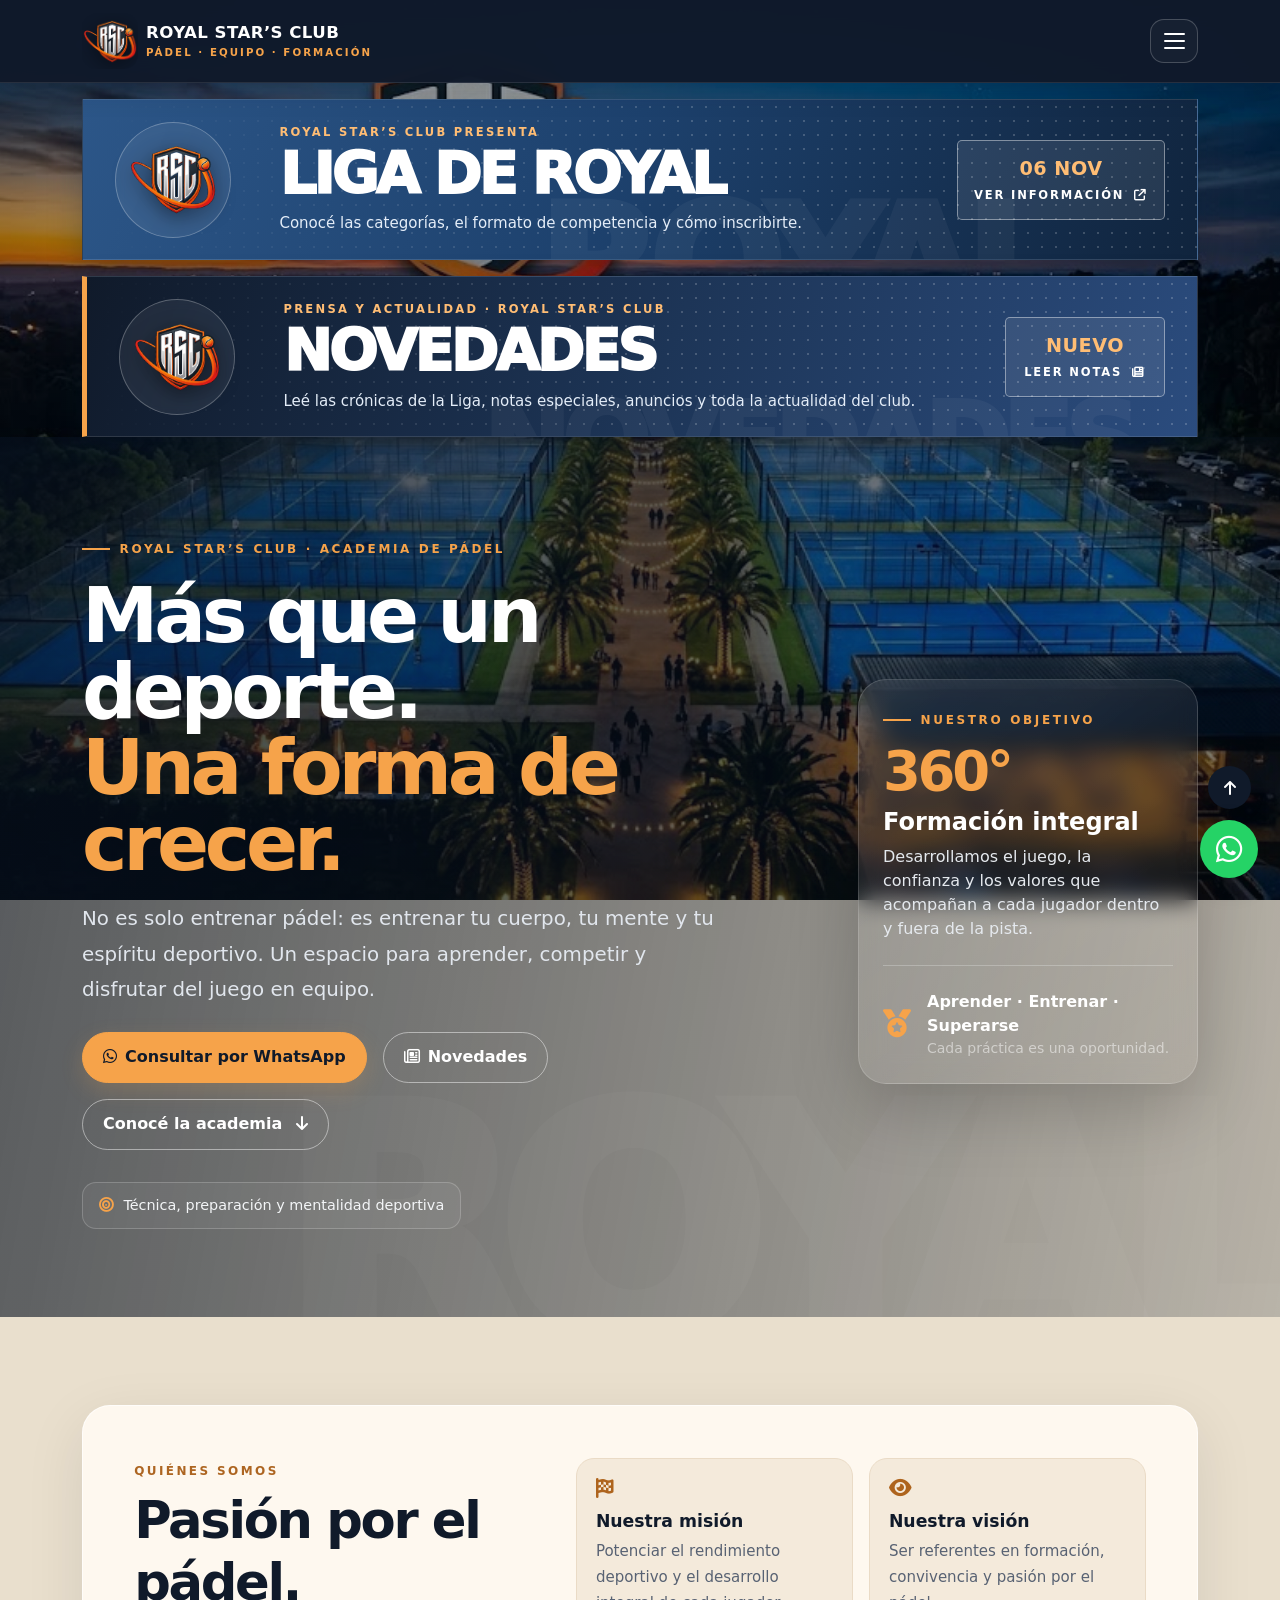
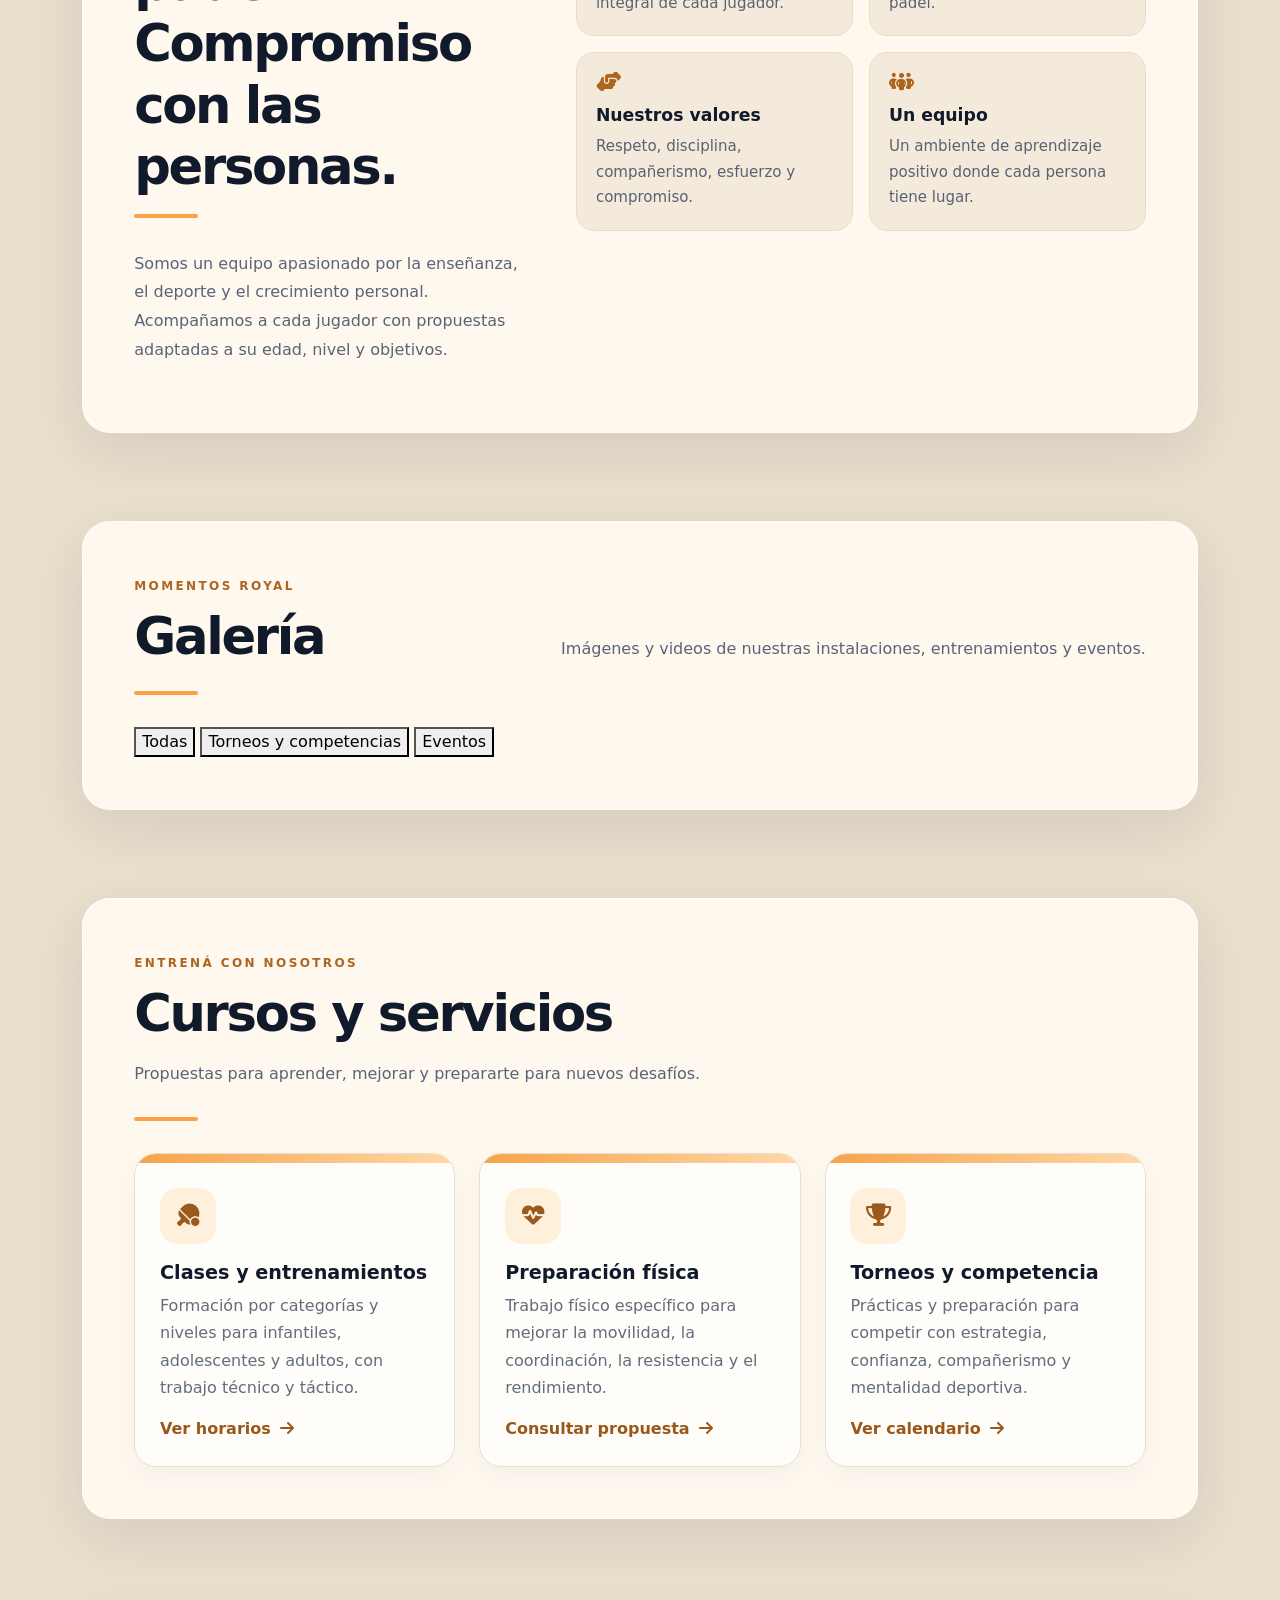
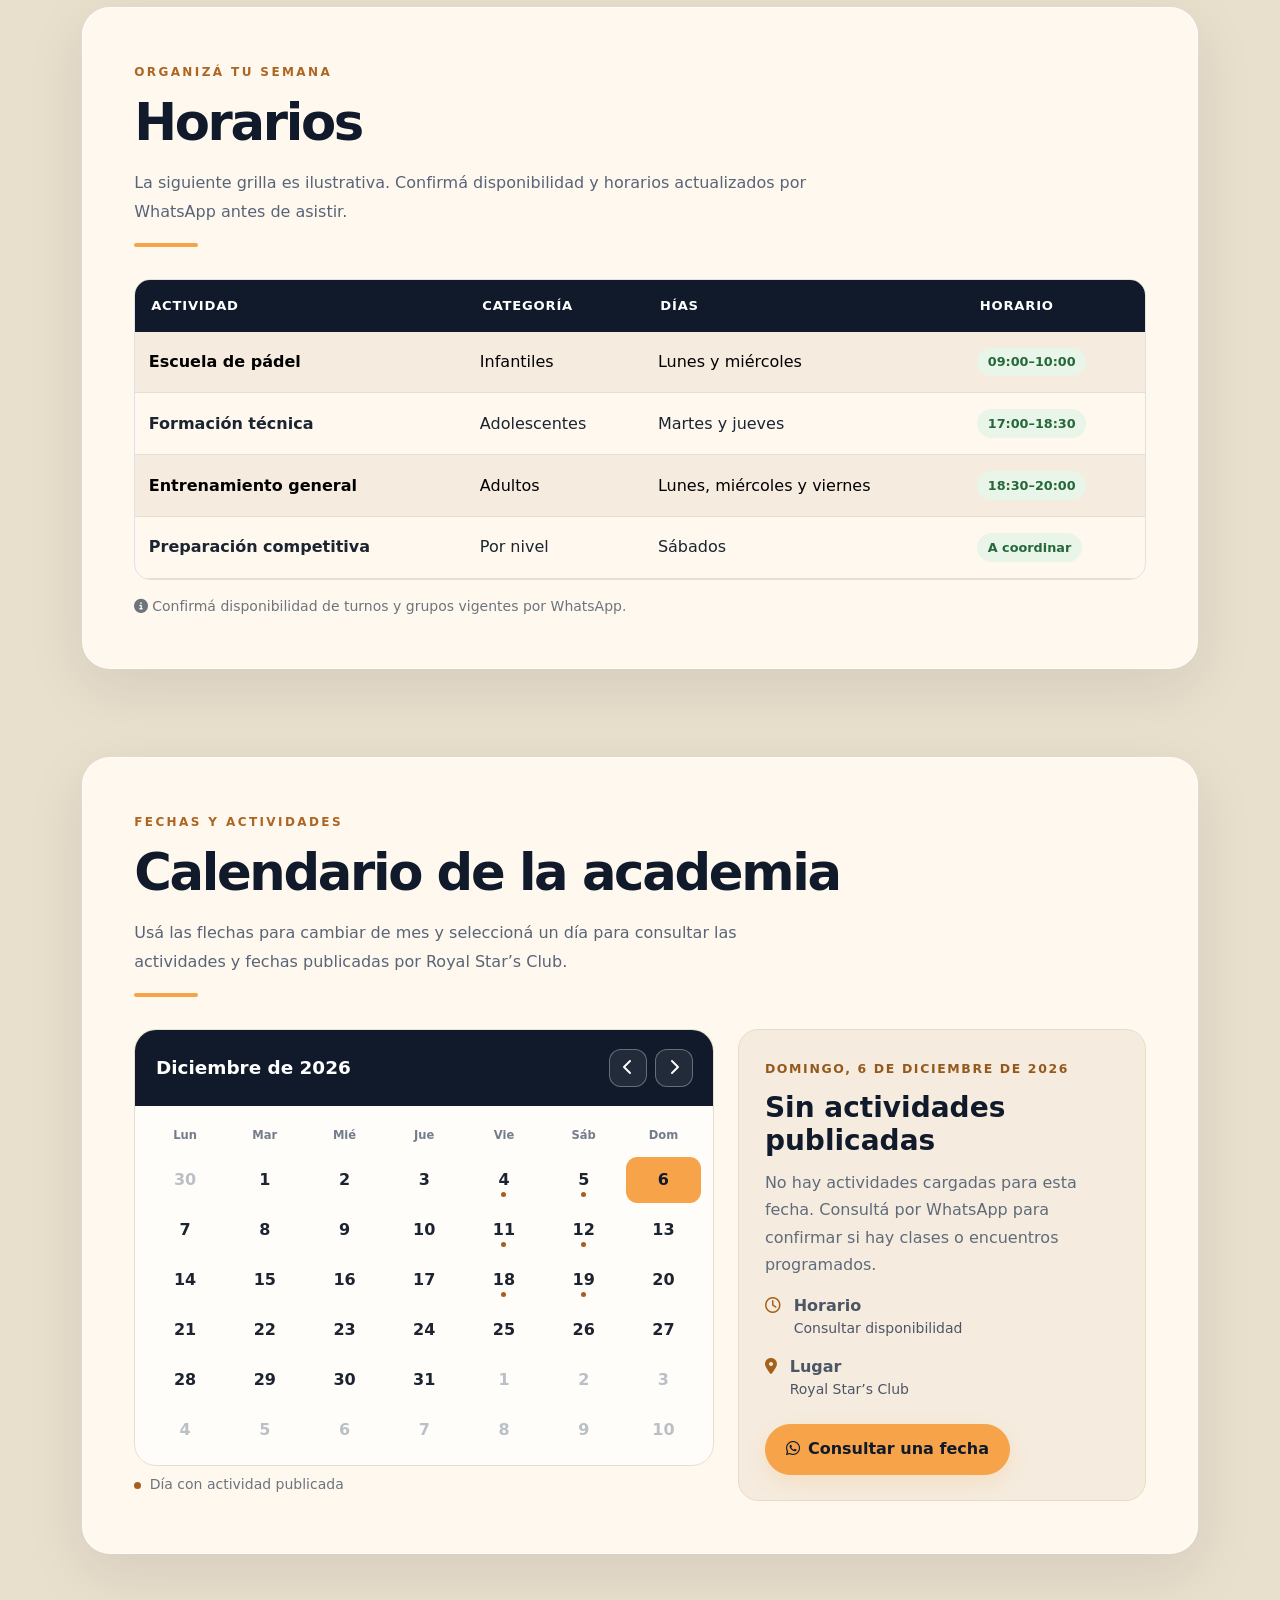
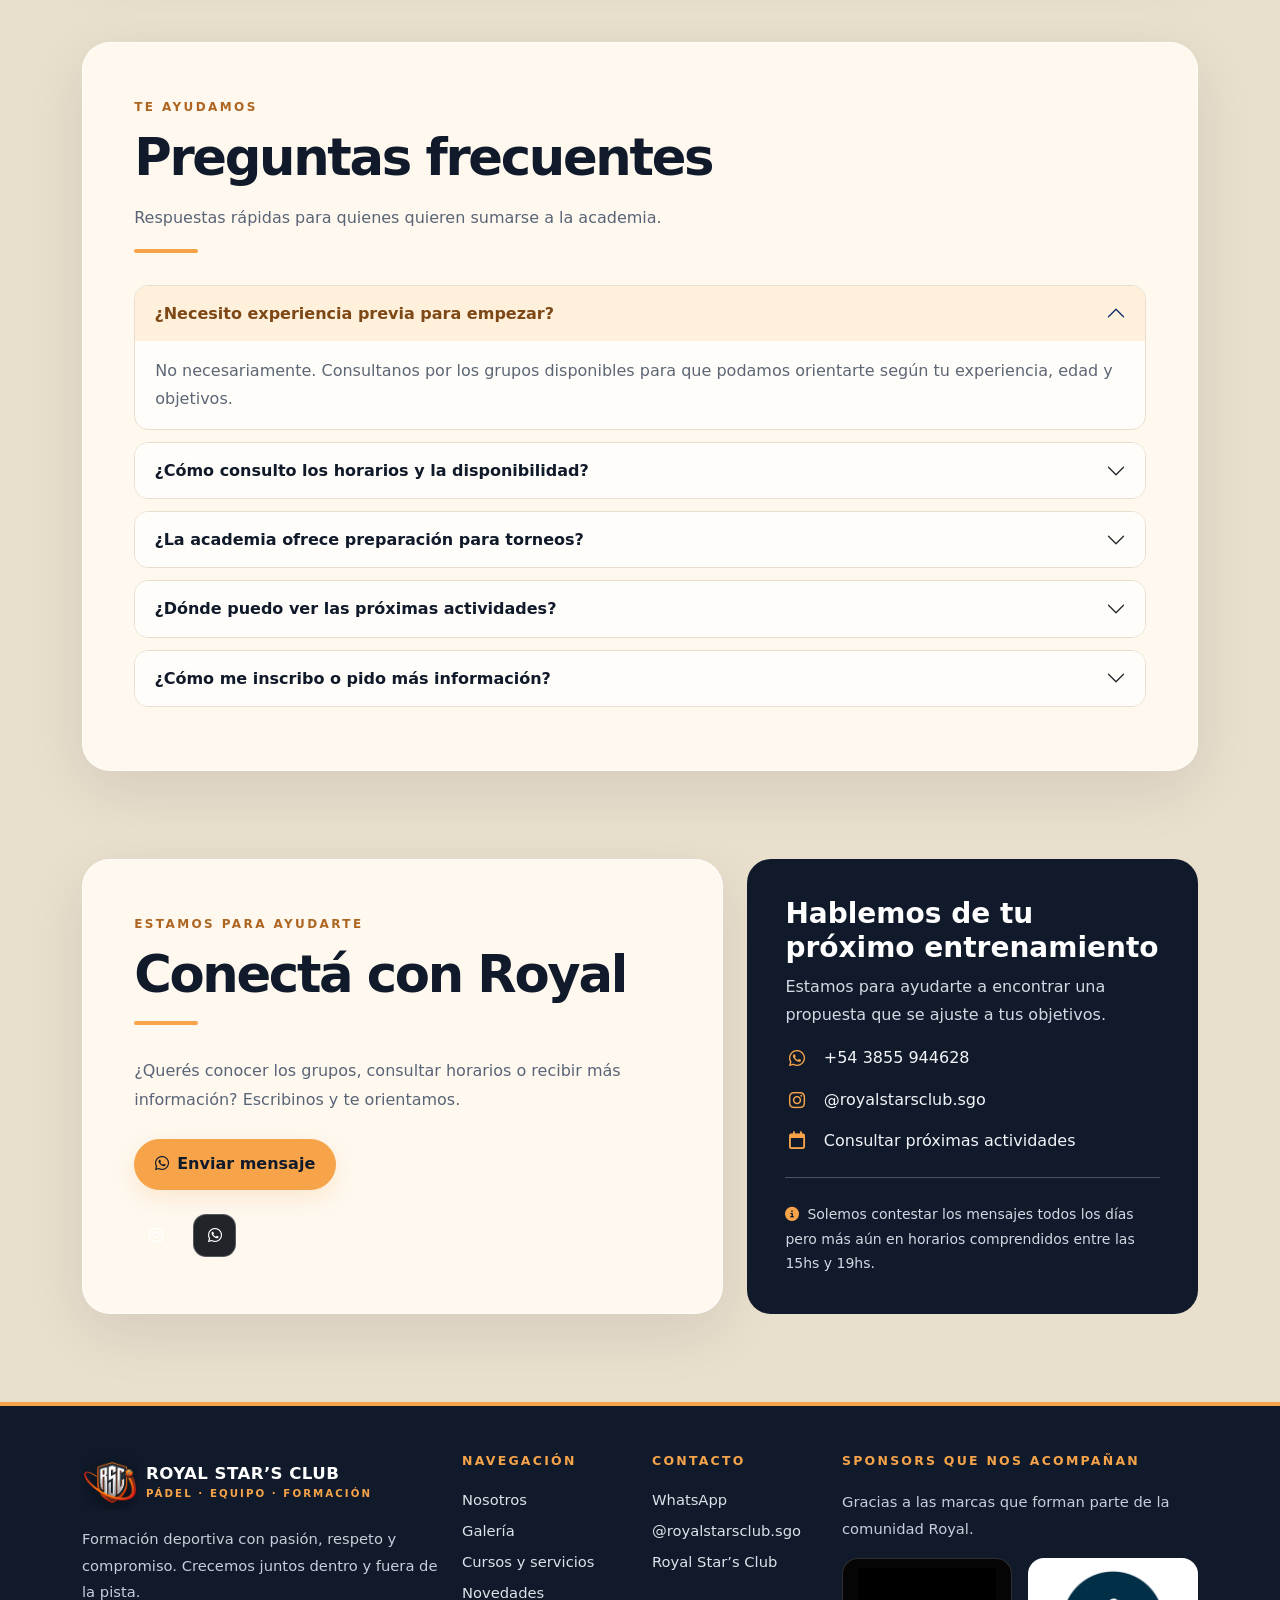
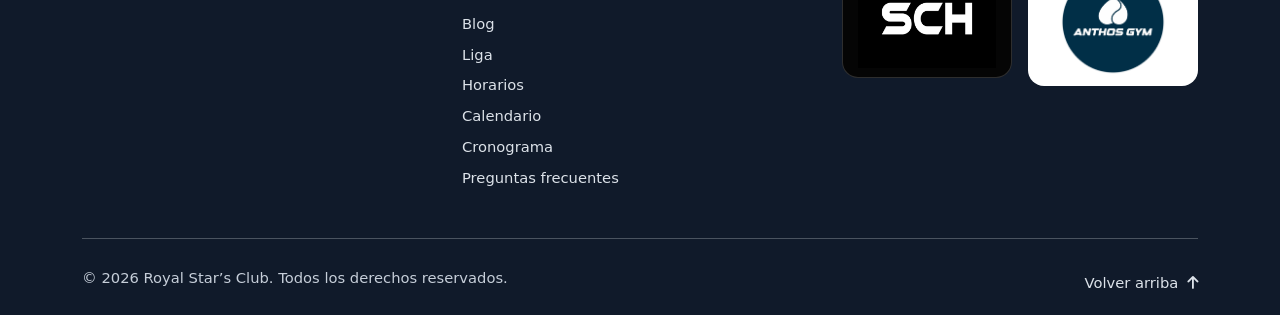
==== commit b8aa09e9: "Update index.html" ====
--- a/index.html
+++ b/index.html
@@ -10,6 +10,7 @@
 <link href="https://cdn.jsdelivr.net/npm/bootstrap@5.3.3/dist/css/bootstrap.min.css" rel="stylesheet"/>
 <link href="https://cdnjs.cloudflare.com/ajax/libs/font-awesome/6.5.2/css/all.min.css" rel="stylesheet"/>
 <link href="assets/css/main.css" rel="stylesheet"/>
+<link href="assets/css/gallery.css" rel="stylesheet"/>
 <style>
   .news-promo {
     background: linear-gradient(112deg, #101a2a 0%, #1d3557 52%, #2b4c7e 100%);
@@ -33,6 +34,7 @@
 <ul class="navbar-nav align-items-stretch">
 <li class="nav-item"><a class="nav-link" href="#inicio">Inicio</a></li>
 <li class="nav-item"><a class="nav-link" href="#nosotros">Nosotros</a></li>
+<li class="nav-item"><a class="nav-link" href="#galeria">Galer&iacute;a</a></li>
 <li class="nav-item"><a class="nav-link" href="#cursos">Cursos</a></li>
 <li class="nav-item"><a class="nav-link" href="novedades.html">Novedades</a></li>
 <li class="nav-item"><a class="nav-link" href="novedades.html#blog">Blog</a></li>
@@ -95,6 +97,27 @@
 </div></div>
 </section>
 
+<section class="section-wrap pt-0" id="galeria">
+<div class="container"><div class="section-panel gallery-section">
+<div class="d-flex flex-wrap align-items-end justify-content-between gap-3 mb-4">
+<div><span class="section-kicker">Momentos Royal</span><h2 class="section-title mb-0">Galer&iacute;a</h2></div>
+<p class="section-intro mb-1">Im&aacute;genes y videos de nuestras instalaciones, entrenamientos y eventos.</p>
+</div>
+<div class="title-rule"></div>
+<div class="gallery-toolbar" id="galleryFilters" role="toolbar" aria-label="Filtrar galer&iacute;a">
+<button class="gallery-filter active" type="button" data-category="Todas" aria-pressed="true">Todas</button>
+<button class="gallery-filter" type="button" data-category="Torneos y competencias" aria-pressed="false">Torneos y competencias</button>
+<button class="gallery-filter" type="button" data-category="Eventos" aria-pressed="false">Eventos</button>
+</div>
+<div class="gallery-date-toolbar" id="galleryDateFilters" role="toolbar" aria-label="Filtrar torneos por fecha" hidden>
+<button class="gallery-date-filter active" type="button" data-date="Todas" aria-pressed="true">Todas las fechas</button>
+<button class="gallery-date-filter" type="button" data-date="Viernes 06" aria-pressed="false">Viernes 06</button>
+<button class="gallery-date-filter" type="button" data-date="Viernes 13" aria-pressed="false">Viernes 13</button>
+</div>
+<div class="gallery-grid" id="galleryGrid" aria-live="polite"></div>
+</div></div>
+</section>
+
 <section class="section-wrap pt-0" id="cursos">
 <div class="container"><div class="section-panel">
 <div class="d-flex flex-wrap align-items-end justify-content-between gap-3 mb-4"><div><span class="section-kicker">Entren&aacute; con nosotros</span><h2 class="section-title mb-0">Cursos y servicios</h2></div><p class="section-intro mb-1">Propuestas para aprender, mejorar y prepararte para nuevos desaf&iacute;os.</p></div><div class="title-rule"></div>
@@ -150,7 +173,7 @@
 <div class="container">
 <div class="row g-4 pb-4">
 <div class="col-md-6 col-lg-4"><a class="navbar-brand d-flex align-items-center gap-2 mb-3" href="#inicio"><span class="brand-mark"><img alt="Escudo Royal Star&rsquo;s Club" src="assets/img/logo-royal.png"/></span><span class="brand-name">ROYAL STAR&rsquo;S CLUB<small>P&Aacute;DEL &middot; EQUIPO &middot; FORMACI&Oacute;N</small></span></a><p class="footer-copy">Formaci&oacute;n deportiva con pasi&oacute;n, respeto y compromiso. Crecemos juntos dentro y fuera de la pista.</p></div>
-<div class="col-6 col-lg-2"><h2 class="footer-title">Navegaci&oacute;n</h2><a class="footer-link" href="#nosotros">Nosotros</a><a class="footer-link" href="#cursos">Cursos y servicios</a><a class="footer-link" href="novedades.html">Novedades</a><a class="footer-link" href="novedades.html#blog">Blog</a><a class="footer-link" href="liga.html" rel="noopener" target="_blank">Liga</a><a class="footer-link" href="#horarios">Horarios</a><a class="footer-link" href="#calendario">Calendario</a><a class="footer-link" href="cronograma.html" rel="noopener" target="_blank">Cronograma</a><a class="footer-link" href="#preguntas">Preguntas frecuentes</a></div>
+<div class="col-6 col-lg-2"><h2 class="footer-title">Navegaci&oacute;n</h2><a class="footer-link" href="#nosotros">Nosotros</a><a class="footer-link" href="#galeria">Galer&iacute;a</a><a class="footer-link" href="#cursos">Cursos y servicios</a><a class="footer-link" href="novedades.html">Novedades</a><a class="footer-link" href="novedades.html#blog">Blog</a><a class="footer-link" href="liga.html" rel="noopener" target="_blank">Liga</a><a class="footer-link" href="#horarios">Horarios</a><a class="footer-link" href="#calendario">Calendario</a><a class="footer-link" href="cronograma.html" rel="noopener" target="_blank">Cronograma</a><a class="footer-link" href="#preguntas">Preguntas frecuentes</a></div>
 <div class="col-6 col-lg-2"><h2 class="footer-title">Contacto</h2><a class="footer-link" href="https://wa.me/543855944628" rel="noopener" target="_blank">WhatsApp</a><a class="footer-link" href="https://instagram.com/royalstarsclub.sgo" rel="noopener" target="_blank">@royalstarsclub.sgo</a><span class="footer-link">Royal Star&rsquo;s Club</span></div>
 <div class="col-lg-4"><h2 class="footer-title">Sponsors que nos acompa&ntilde;an</h2><p class="footer-copy small">Gracias a las marcas que forman parte de la comunidad Royal.</p><div class="row g-3 align-items-stretch"><div class="col-6"><div class="sponsor-box sponsor-box-sch"><img alt="SCH, sponsor de Royal Star&rsquo;s Club" loading="lazy" src="assets/img/sponsor-sch.png"/></div></div><div class="col-6"><div class="sponsor-box sponsor-box-anthos"><img alt="Anthos Gym, sponsor de Royal Star&rsquo;s Club" loading="lazy" src="assets/img/sponsor-anthos-gym.png"/></div></div></div></div>
 </div>
@@ -161,6 +184,7 @@
 <a aria-label="Volver al inicio" class="to-top" href="#top"><i class="fa-solid fa-arrow-up"></i></a>
 
 <script src="https://cdn.jsdelivr.net/npm/bootstrap@5.3.3/dist/js/bootstrap.bundle.min.js"></script>
+<script src="assets/js/gallery.js"></script>
 <script>
   (() => {
     const monthName = new Intl.DateTimeFormat('es-AR', { month: 'long', year: 'numeric' });
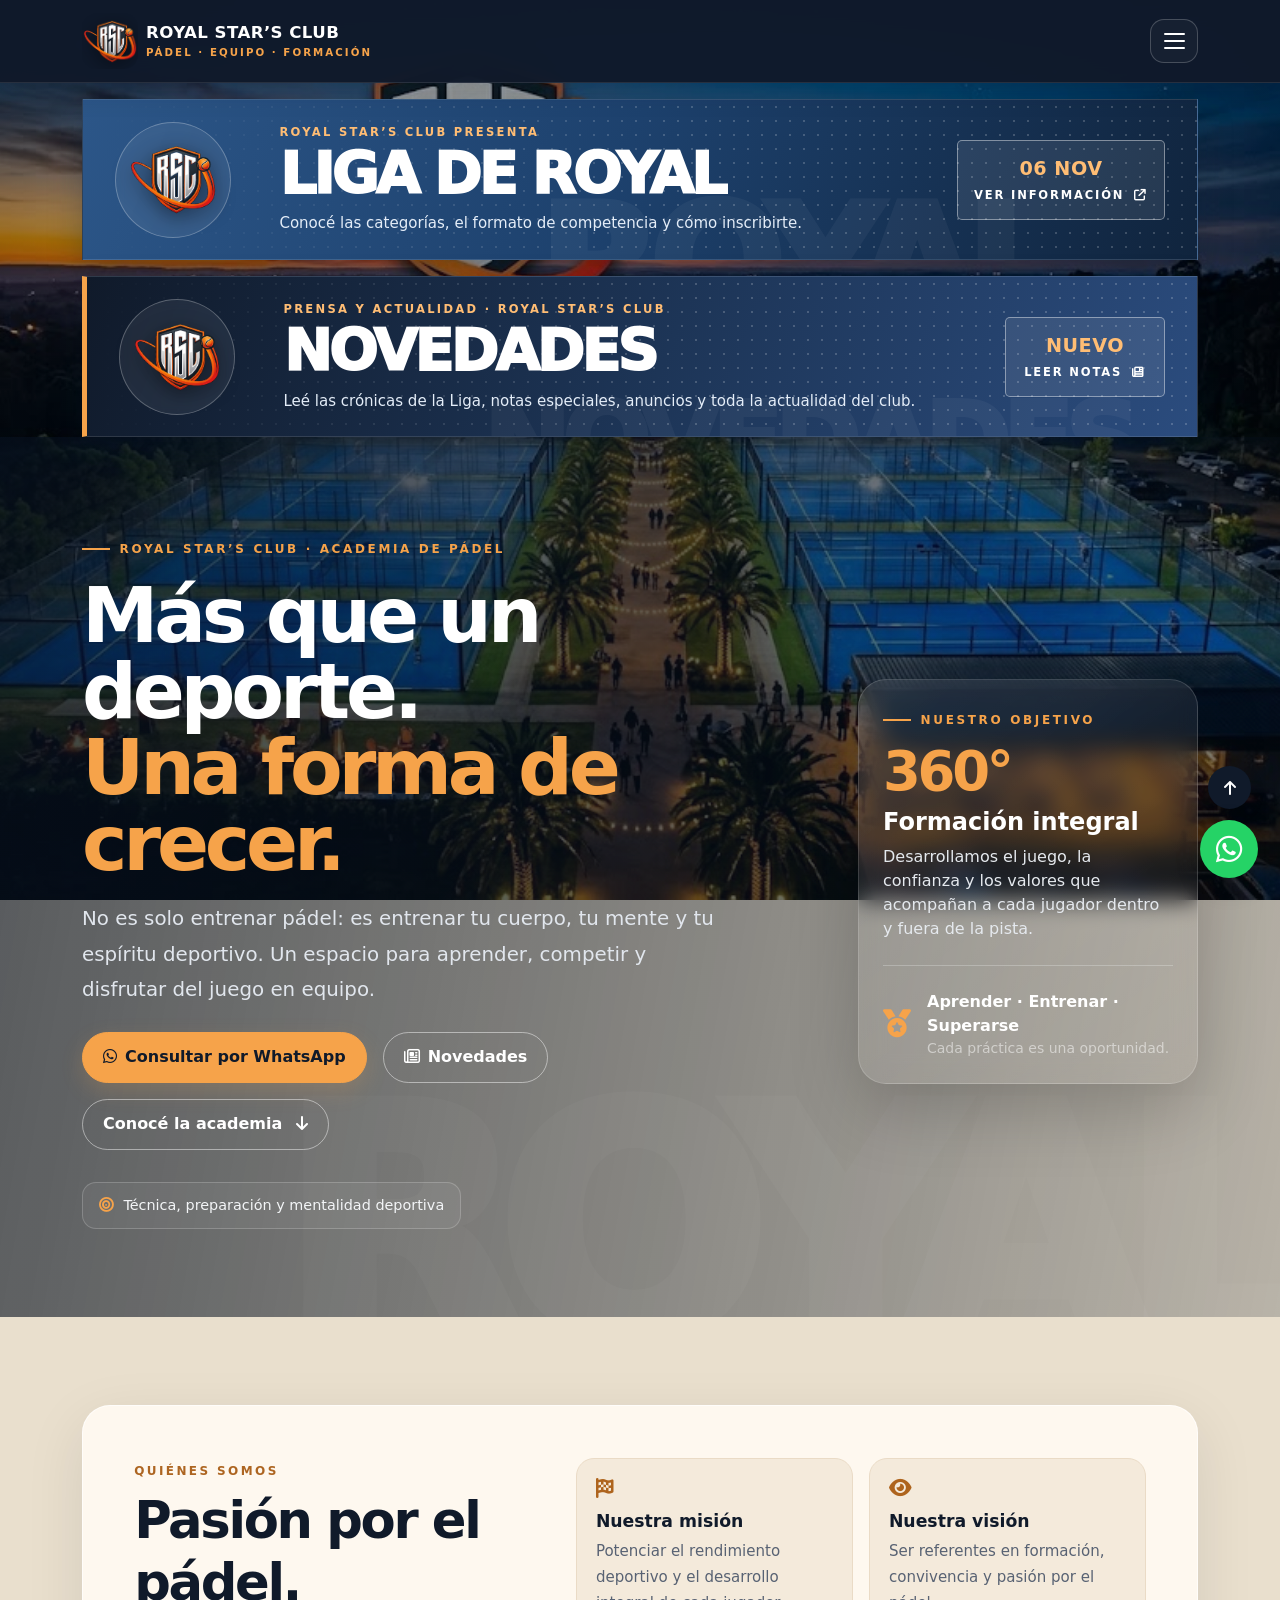
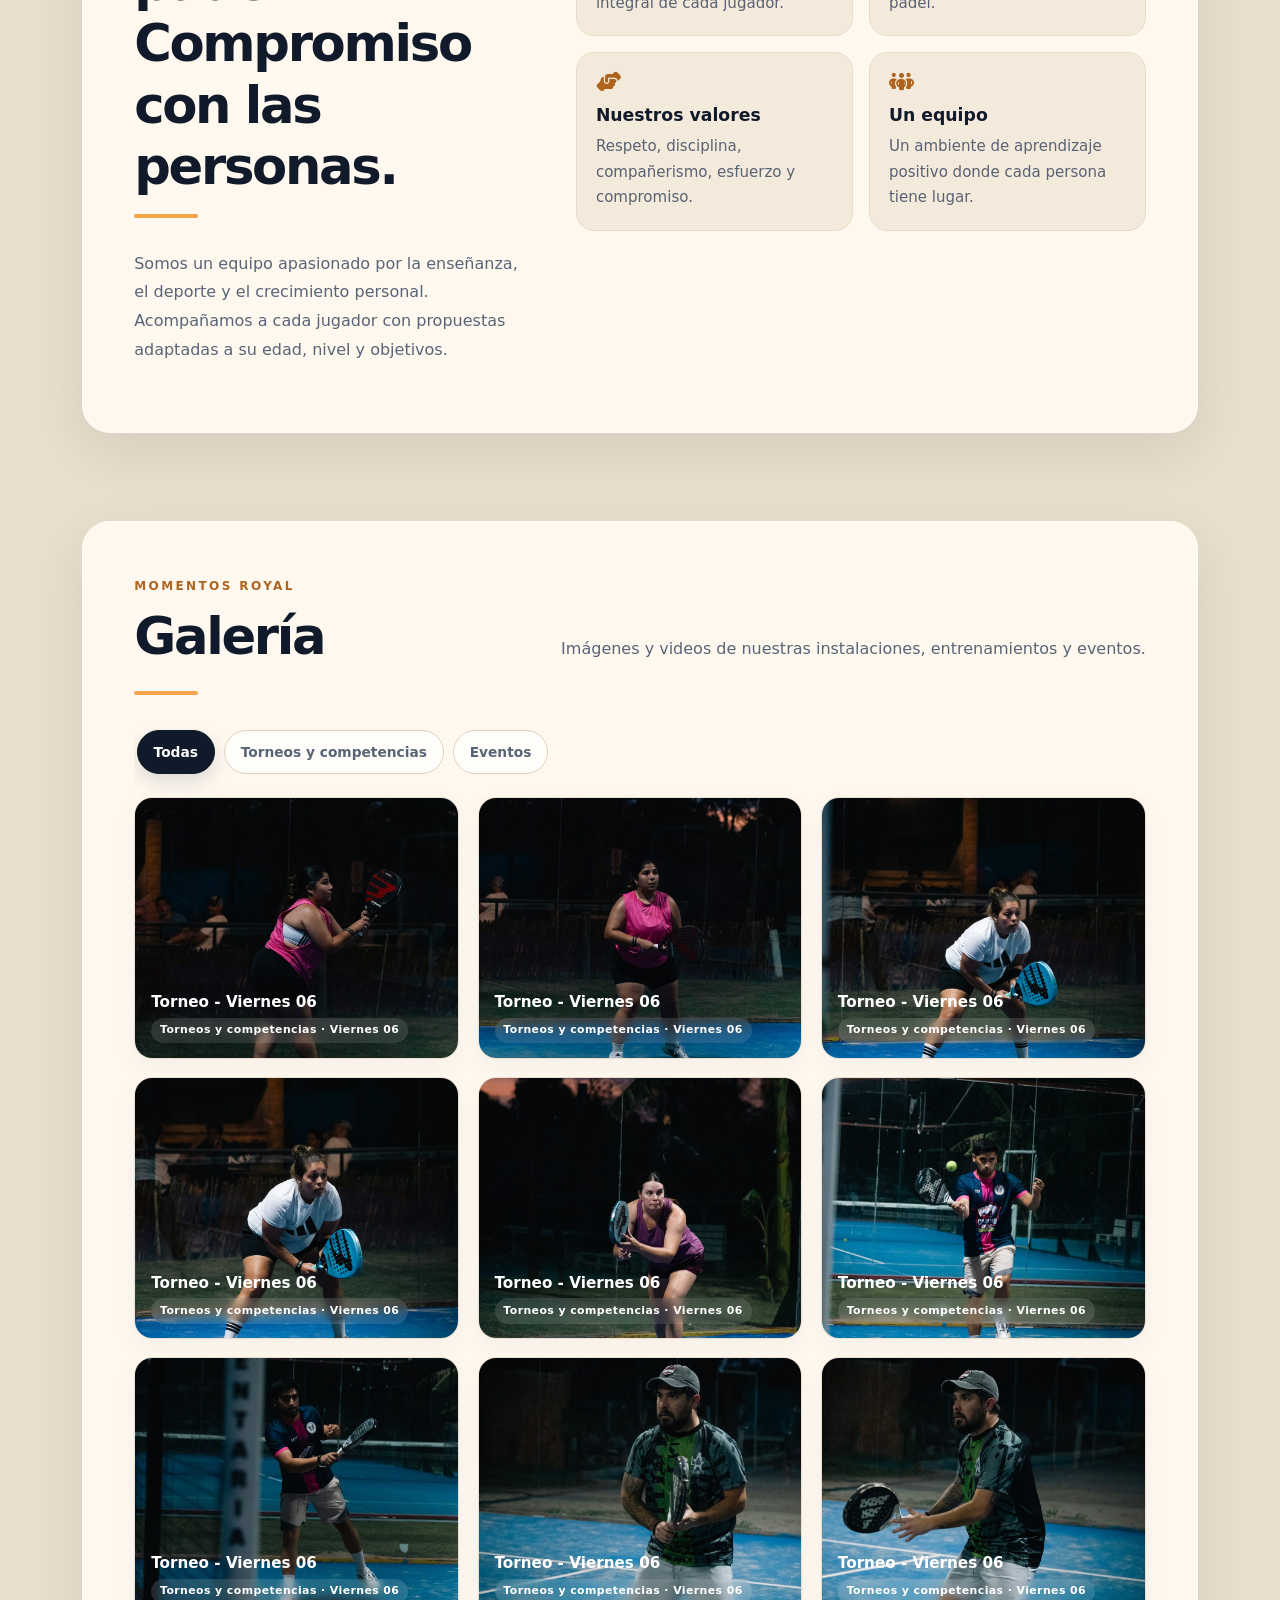
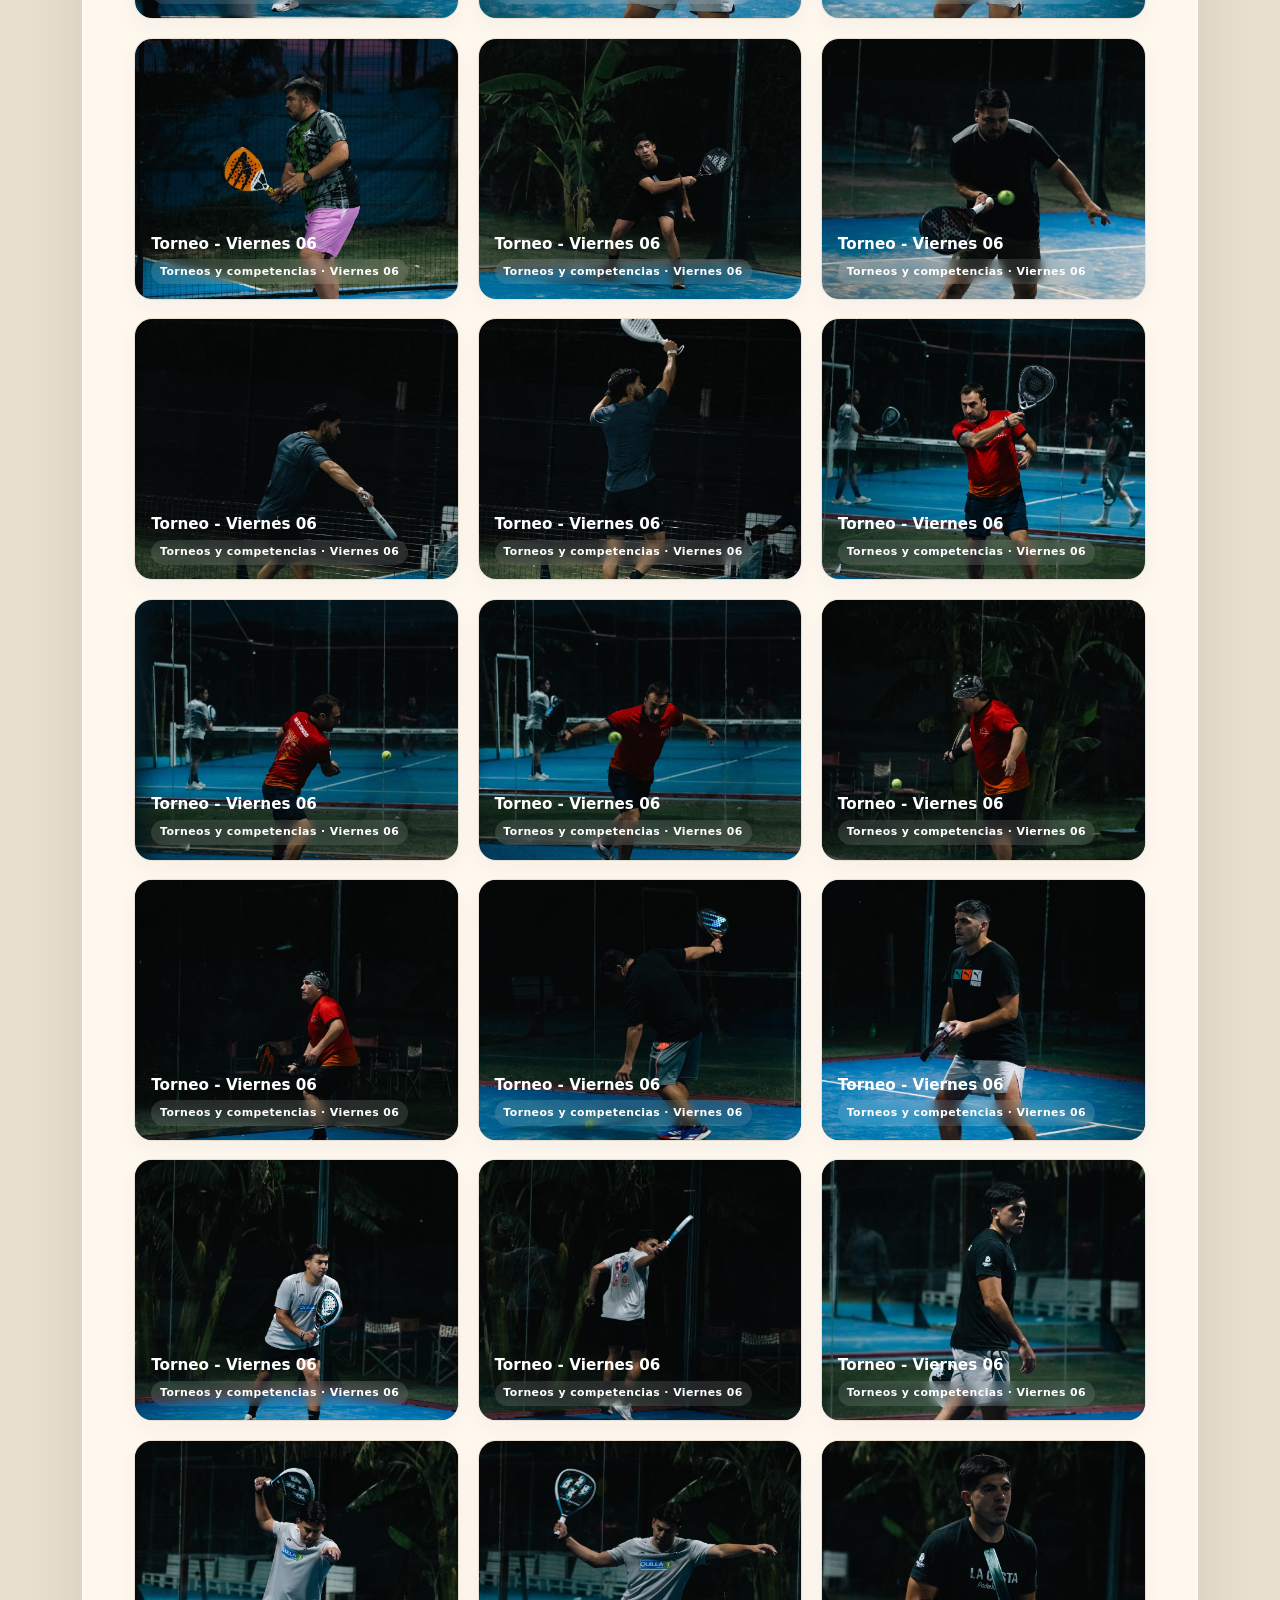
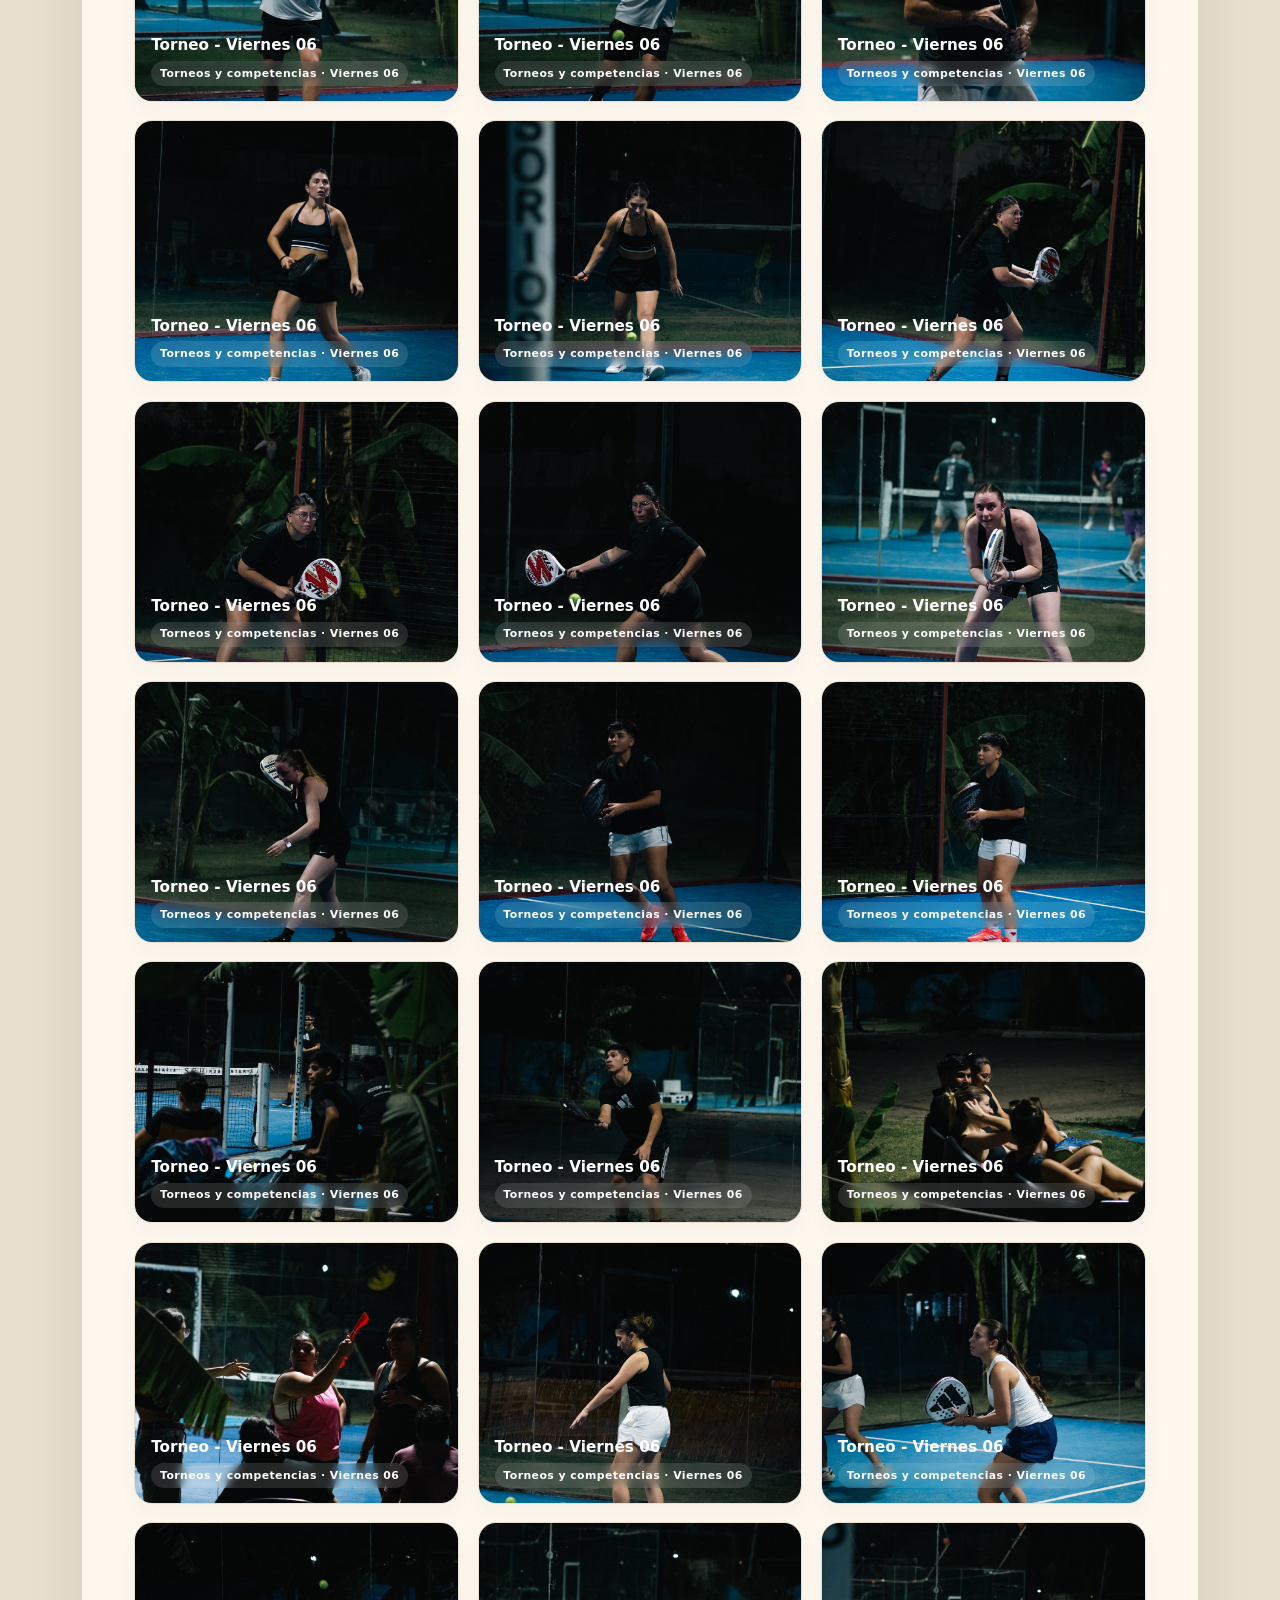
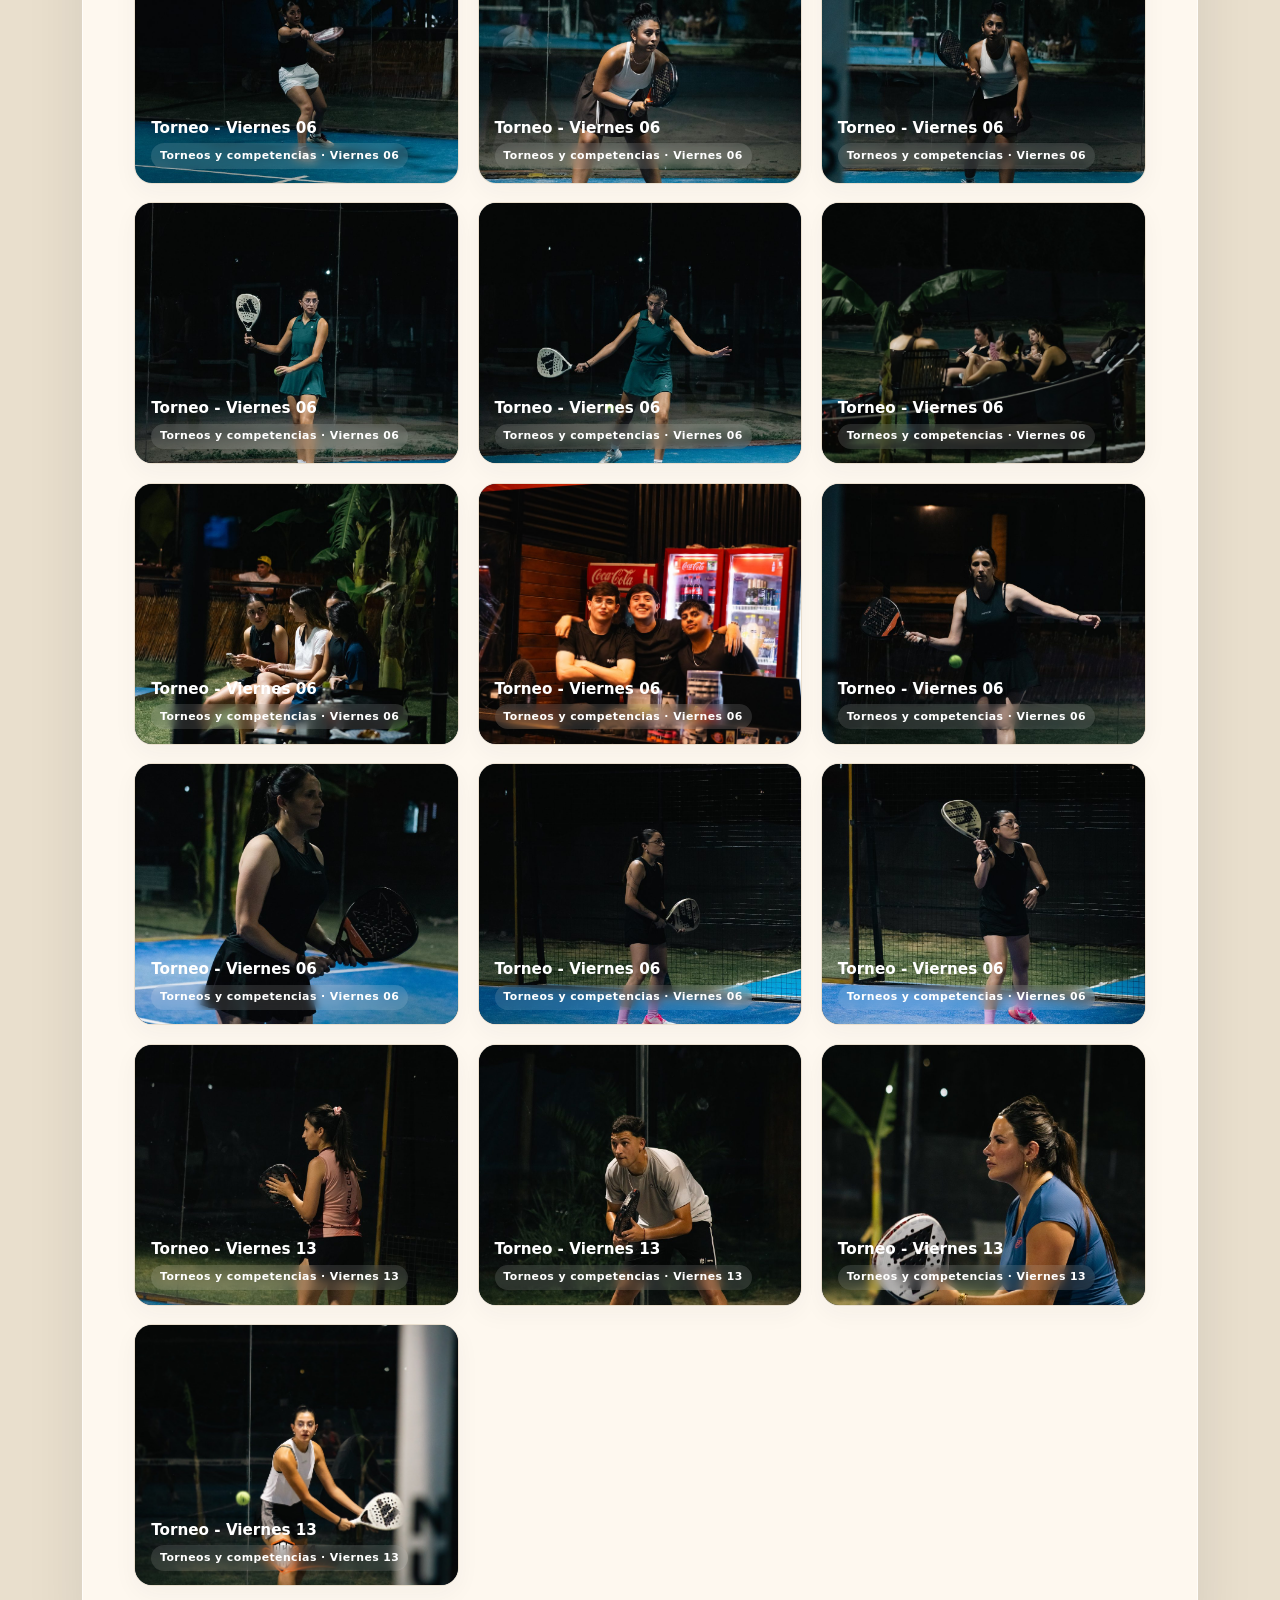
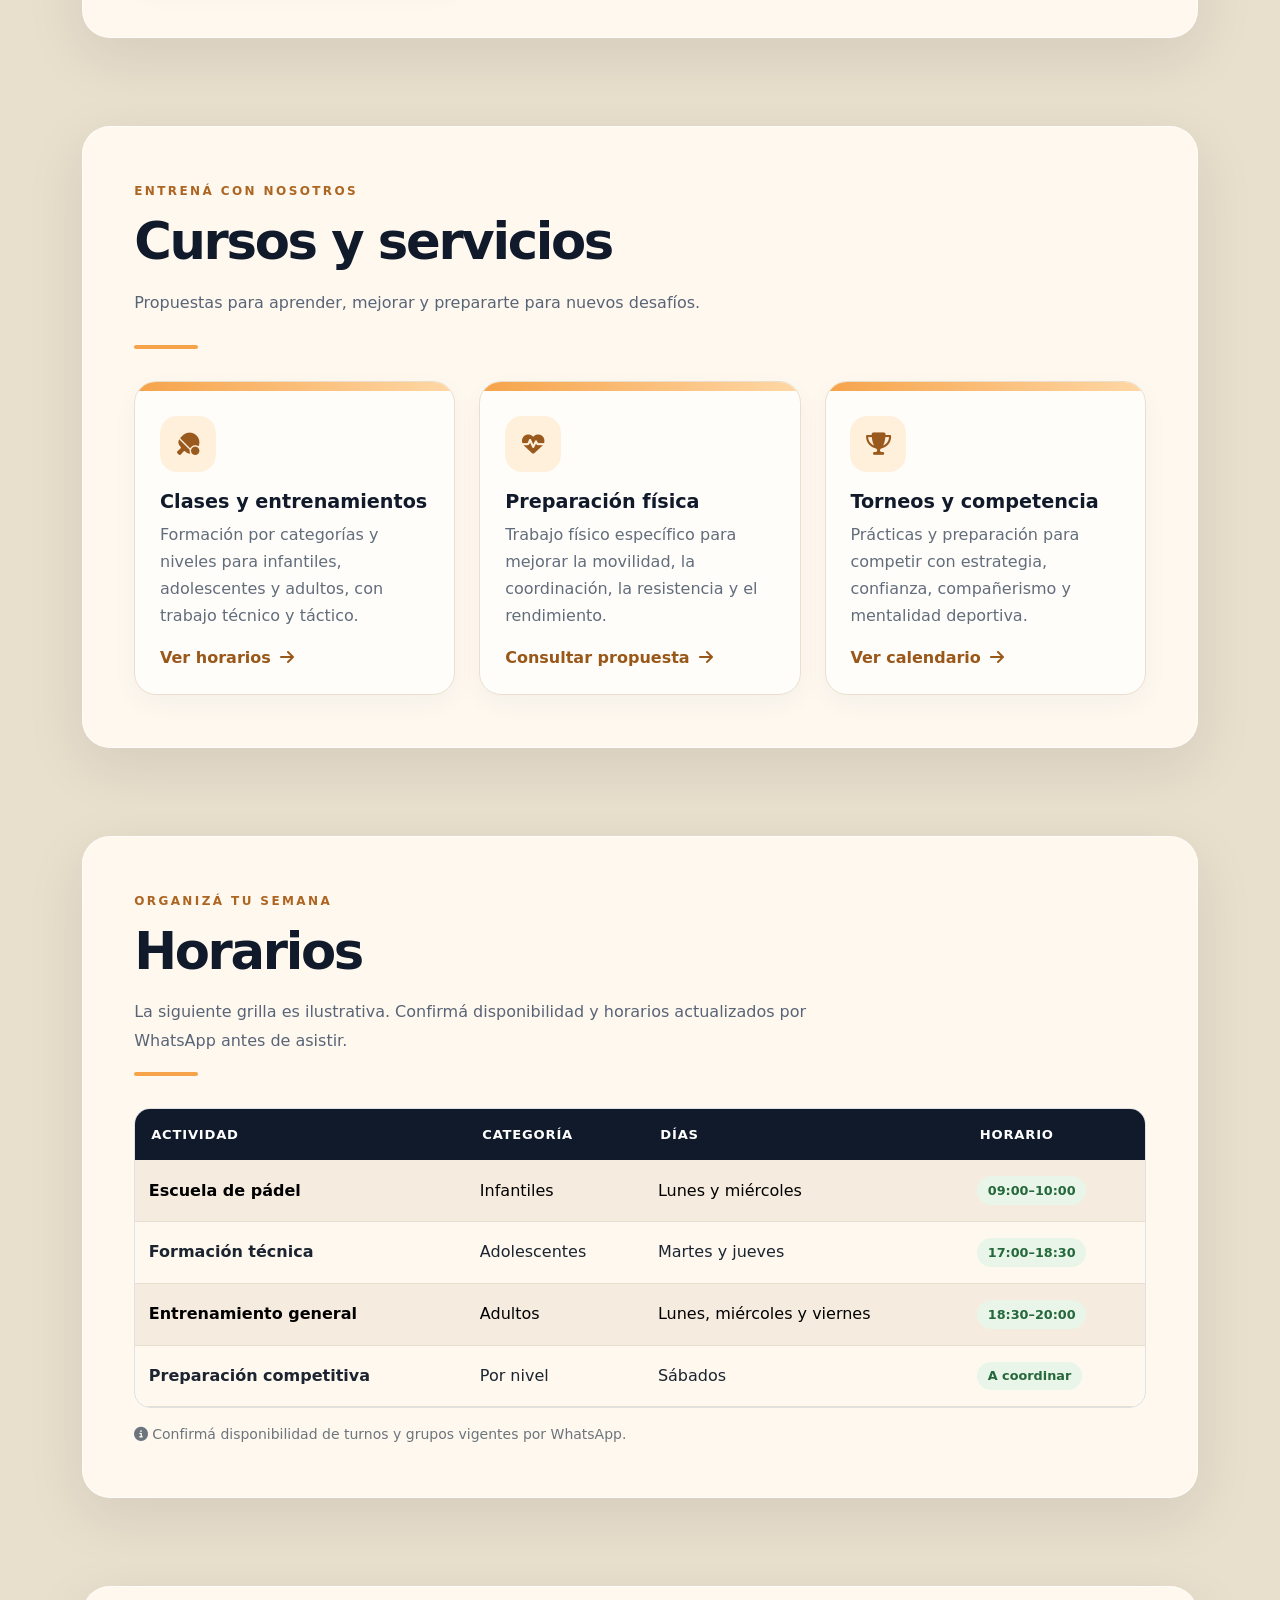
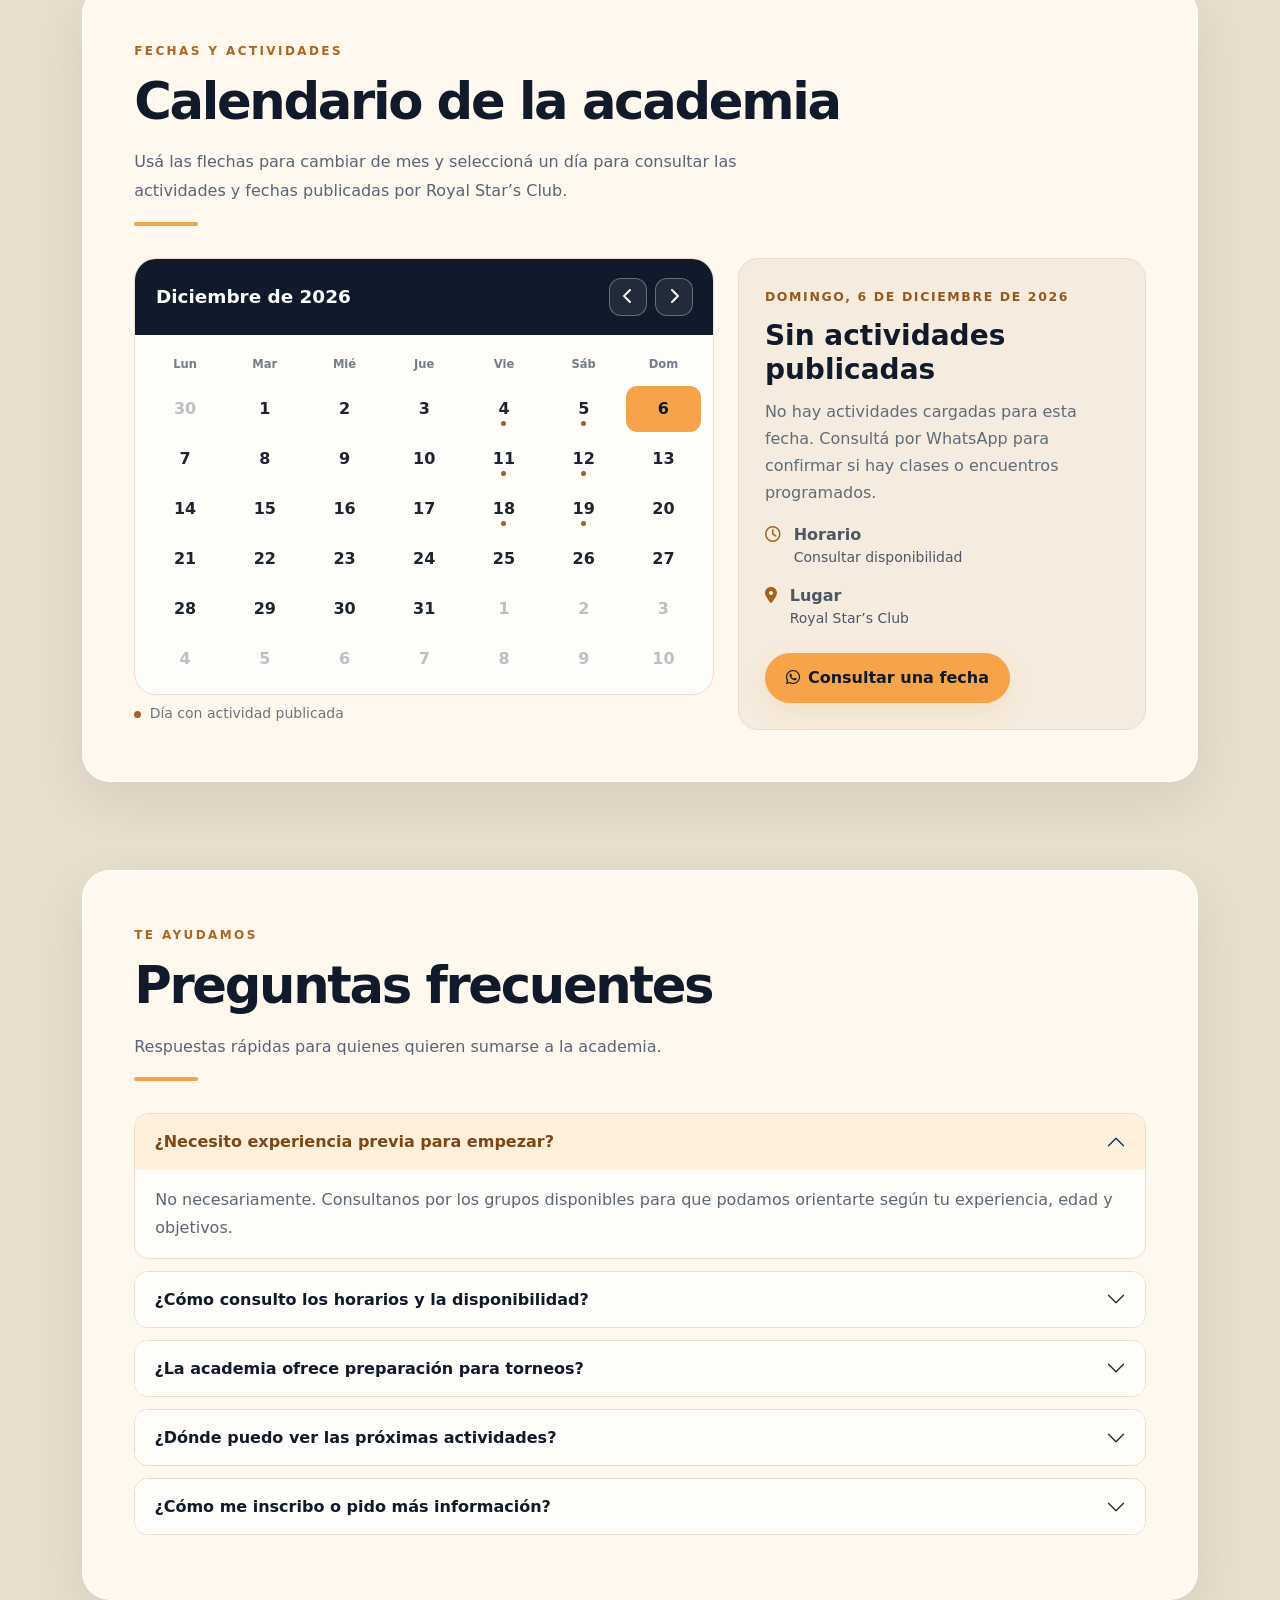
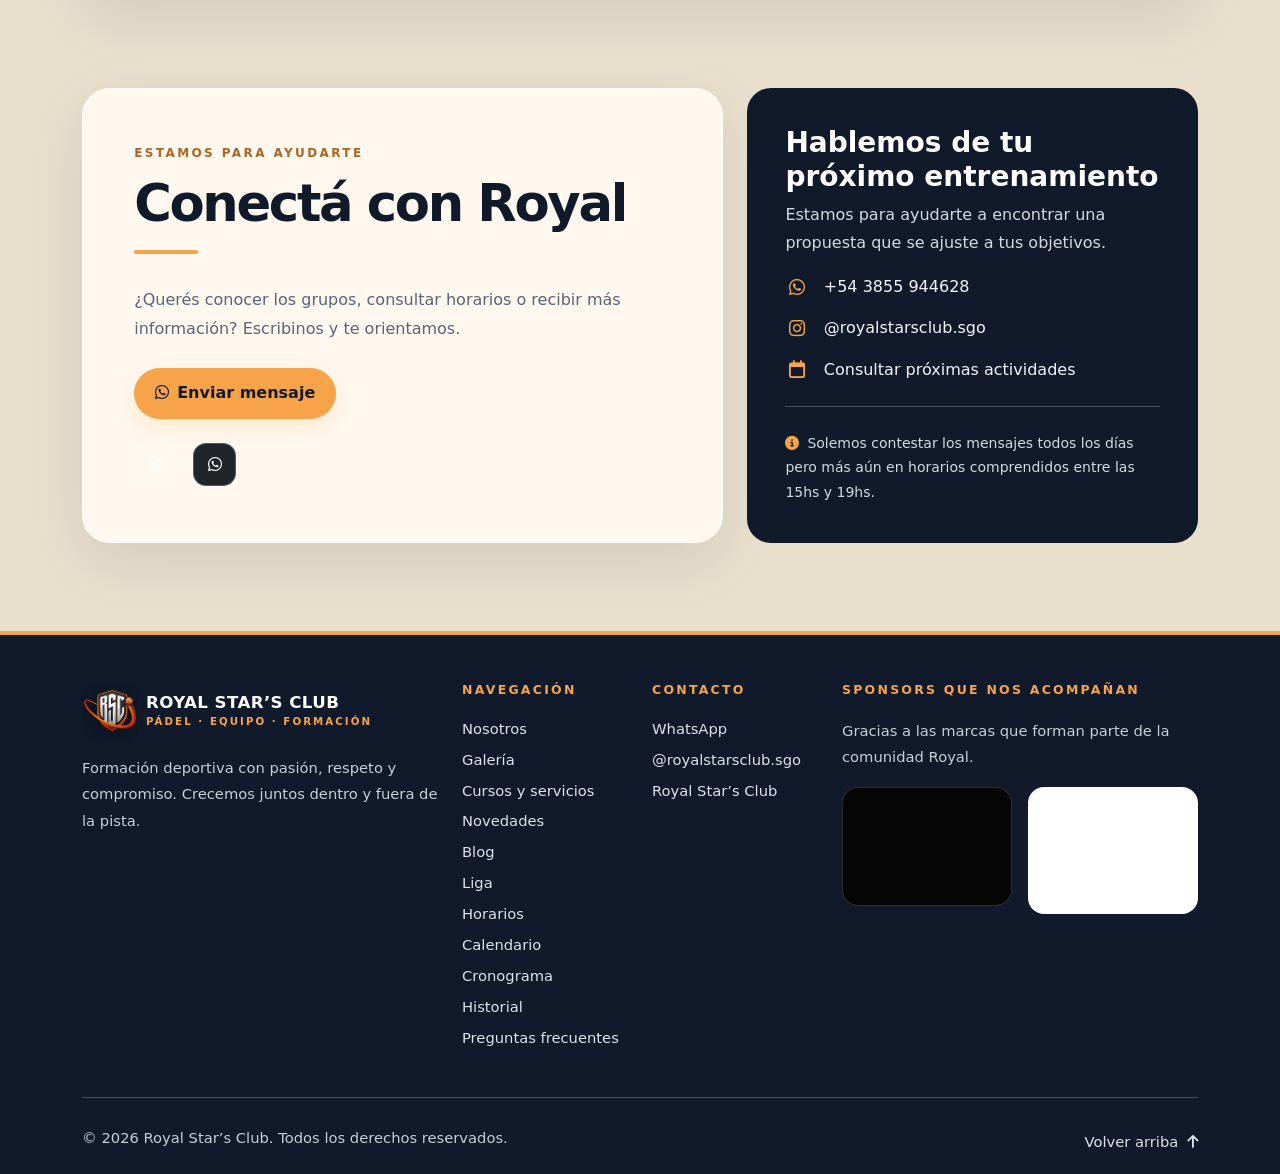
==== commit 71352aa0: "Add files via upload" ====
--- a/index.html
+++ b/index.html
@@ -1,285 +1,286 @@
-<!doctype html>
-<html lang="es">
-<head>
-<meta charset="utf-8"/>
-<meta content="width=device-width, initial-scale=1" name="viewport"/>
-<meta content="#101a2a" name="theme-color"/>
-<meta content="Royal Star&rsquo;s Club: p&aacute;del, formaci&oacute;n, equipo y competencia." name="description"/>
-<title>Royal Star&rsquo;s Club | P&aacute;del, equipo y formaci&oacute;n</title>
-<link href="assets/img/favicon-royal.png" rel="icon" type="image/png"/>
-<link href="https://cdn.jsdelivr.net/npm/bootstrap@5.3.3/dist/css/bootstrap.min.css" rel="stylesheet"/>
-<link href="https://cdnjs.cloudflare.com/ajax/libs/font-awesome/6.5.2/css/all.min.css" rel="stylesheet"/>
-<link href="assets/css/main.css" rel="stylesheet"/>
-<link href="assets/css/gallery.css" rel="stylesheet"/>
-<style>
-  .news-promo {
-    background: linear-gradient(112deg, #101a2a 0%, #1d3557 52%, #2b4c7e 100%);
-    border-left: 5px solid var(--gold, #f6a34a);
-  }
-  .news-promo::after {
-    content: "NOVEDADES";
-    right: 6%;
-    font-size: clamp(3.5rem, 9vw, 6.5rem);
-  }
-</style>
-</head>
-<body id="top">
-<nav aria-label="Navegaci&oacute;n principal" class="navbar site-nav sticky-top">
-<div class="container">
-<a aria-label="Royal Star&rsquo;s Club, inicio" class="navbar-brand d-flex align-items-center gap-2 me-3" href="#inicio">
-<span class="brand-mark"><img alt="Escudo Royal Star&rsquo;s Club" src="assets/img/logo-royal.png"/></span><span class="brand-name">ROYAL STAR&rsquo;S CLUB<small>P&Aacute;DEL &middot; EQUIPO &middot; FORMACI&Oacute;N</small></span>
-</a>
-<button aria-controls="royalNav" aria-expanded="false" aria-label="Abrir men&uacute;" class="navbar-toggler ms-auto" data-bs-target="#royalNav" data-bs-toggle="collapse" type="button"><span aria-hidden="true" class="hamburger-lines"><span></span><span></span><span></span></span></button>
-<div class="collapse navbar-collapse" id="royalNav">
-<ul class="navbar-nav align-items-stretch">
-<li class="nav-item"><a class="nav-link" href="#inicio">Inicio</a></li>
-<li class="nav-item"><a class="nav-link" href="#nosotros">Nosotros</a></li>
-<li class="nav-item"><a class="nav-link" href="#galeria">Galer&iacute;a</a></li>
-<li class="nav-item"><a class="nav-link" href="#cursos">Cursos</a></li>
-<li class="nav-item"><a class="nav-link" href="novedades.html">Novedades</a></li>
-<li class="nav-item"><a class="nav-link" href="novedades.html#blog">Blog</a></li>
-<li class="nav-item"><a class="nav-link" href="liga.html" rel="noopener" target="_blank">Liga</a></li>
-<li class="nav-item"><a class="nav-link" href="#horarios">Horarios</a></li>
-<li class="nav-item"><a class="nav-link" href="#calendario">Calendario</a></li>
-<li class="nav-item"><a class="nav-link" href="cronograma.html" rel="noopener" target="_blank">Cronograma</a></li>
-<li class="nav-item"><a class="nav-link" href="#preguntas">Preguntas frecuentes</a></li>
-<li class="nav-item ms-xl-1"><a class="btn btn-royal btn-sm px-3 mt-2 mt-xl-0" href="#contacto">Contacto <i class="fa-solid fa-arrow-right ms-1"></i></a></li>
-</ul>
-</div>
-</div>
-</nav>
-<main>
-<!-- CARTELES DESTACADOS AL INICIO: LIGA Y NOVEDADES -->
-<div class="league-promo-shell">
-<div class="container d-grid gap-3">
-<a aria-label="Abrir la p&aacute;gina especial Liga de Royal" class="league-promo" href="liga.html" rel="noopener" target="_blank">
-<span class="league-promo-emblem"><img alt="" aria-hidden="true" src="assets/img/logo-royal.png"/></span>
-<span class="league-promo-copy"><small>Royal Star&rsquo;s Club presenta</small><h2>Liga de Royal</h2><p>Conoc&eacute; las categor&iacute;as, el formato de competencia y c&oacute;mo inscribirte.</p></span>
-<span class="league-promo-action"><strong>06 NOV</strong><span>Ver informaci&oacute;n <i class="fa-solid fa-arrow-up-right-from-square ms-1"></i></span></span>
-</a>
-<a aria-label="Abrir la secci&oacute;n de Novedades y Prensa" class="league-promo news-promo" href="novedades.html">
-<span class="league-promo-emblem"><img alt="" aria-hidden="true" src="assets/img/logo-royal.png"/></span>
-<span class="league-promo-copy"><small>Prensa y actualidad &middot; Royal Star&rsquo;s Club</small><h2>Novedades</h2><p>Le&eacute; las cr&oacute;nicas de la Liga, notas especiales, anuncios y toda la actualidad del club.</p></span>
-<span class="league-promo-action"><strong>NUEVO</strong><span>Leer notas <i class="fa-solid fa-newspaper ms-1"></i></span></span>
-</a>
-</div>
-</div>
-
-<section class="hero" id="inicio">
-<div class="container position-relative" style="z-index:1">
-<div class="row align-items-center g-5">
-<div class="col-lg-8">
-<span class="eyebrow">Royal Star&rsquo;s Club &middot; Academia de p&aacute;del</span>
-<h1>M&aacute;s que un deporte.<br/><span>Una forma de crecer.</span></h1>
-<p class="hero-lead">No es solo entrenar p&aacute;del: es entrenar tu cuerpo, tu mente y tu esp&iacute;ritu deportivo. Un espacio para aprender, competir y disfrutar del juego en equipo.</p>
-<div class="d-flex flex-wrap gap-3 mt-4">
-<a class="btn btn-royal" href="https://wa.me/543855944628?text=Hola,%20me%20gustar%C3%ADa%20recibir%20m%C3%A1s%20informaci%C3%B3n" rel="noopener" target="_blank"><i class="fa-brands fa-whatsapp me-2"></i>Consultar por WhatsApp</a>
-<a class="btn btn-ghost" href="novedades.html"><i class="fa-regular fa-newspaper me-2"></i>Novedades</a>
-<a class="btn btn-ghost" href="#cursos">Conoc&eacute; la academia <i class="fa-solid fa-arrow-down ms-2"></i></a>
-</div>
-<div class="hero-tag"><i class="fa-solid fa-bullseye"></i> T&eacute;cnica, preparaci&oacute;n y mentalidad deportiva</div>
-</div>
-<div class="col-lg-4 d-none d-lg-block"><div class="hero-side"><span class="eyebrow">Nuestro objetivo</span><div class="big-number mt-3">360&deg;</div><h2 class="h4 fw-bold mt-2">Formaci&oacute;n integral</h2><p class="mb-0">Desarrollamos el juego, la confianza y los valores que acompa&ntilde;an a cada jugador dentro y fuera de la pista.</p><hr class="border-light opacity-25 my-4"/><div class="d-flex gap-3 align-items-center"><i class="fa-solid fa-medal fs-3" style="color:var(--gold)"></i><div><strong>Aprender &middot; Entrenar &middot; Superarse</strong><div class="small text-white-50">Cada pr&aacute;ctica es una oportunidad.</div></div></div></div></div>
-</div>
-</div>
-</section>
-
-<section class="section-wrap" id="nosotros">
-<div class="container"><div class="section-panel">
-<div class="row g-5 align-items-start"><div class="col-lg-5"><span class="section-kicker">Qui&eacute;nes somos</span><h2 class="section-title">Pasi&oacute;n por el p&aacute;del.<br/>Compromiso con las personas.</h2><div class="title-rule"></div><p class="section-intro">Somos un equipo apasionado por la ense&ntilde;anza, el deporte y el crecimiento personal. Acompa&ntilde;amos a cada jugador con propuestas adaptadas a su edad, nivel y objetivos.</p></div>
-<div class="col-lg-7"><div class="row g-3">
-<div class="col-sm-6"><div class="value-tile"><i class="fa-solid fa-flag-checkered"></i><h3>Nuestra misi&oacute;n</h3><p>Potenciar el rendimiento deportivo y el desarrollo integral de cada jugador.</p></div></div>
-<div class="col-sm-6"><div class="value-tile"><i class="fa-solid fa-eye"></i><h3>Nuestra visi&oacute;n</h3><p>Ser referentes en formaci&oacute;n, convivencia y pasi&oacute;n por el p&aacute;del.</p></div></div>
-<div class="col-sm-6"><div class="value-tile"><i class="fa-solid fa-handshake-angle"></i><h3>Nuestros valores</h3><p>Respeto, disciplina, compa&ntilde;erismo, esfuerzo y compromiso.</p></div></div>
-<div class="col-sm-6"><div class="value-tile"><i class="fa-solid fa-people-group"></i><h3>Un equipo</h3><p>Un ambiente de aprendizaje positivo donde cada persona tiene lugar.</p></div></div>
-</div></div>
-</div>
-</div></div>
-</section>
-
-<section class="section-wrap pt-0" id="galeria">
-<div class="container"><div class="section-panel gallery-section">
-<div class="d-flex flex-wrap align-items-end justify-content-between gap-3 mb-4">
-<div><span class="section-kicker">Momentos Royal</span><h2 class="section-title mb-0">Galer&iacute;a</h2></div>
-<p class="section-intro mb-1">Im&aacute;genes y videos de nuestras instalaciones, entrenamientos y eventos.</p>
-</div>
-<div class="title-rule"></div>
-<div class="gallery-toolbar" id="galleryFilters" role="toolbar" aria-label="Filtrar galer&iacute;a">
-<button class="gallery-filter active" type="button" data-category="Todas" aria-pressed="true">Todas</button>
-<button class="gallery-filter" type="button" data-category="Torneos y competencias" aria-pressed="false">Torneos y competencias</button>
-<button class="gallery-filter" type="button" data-category="Eventos" aria-pressed="false">Eventos</button>
-</div>
-<div class="gallery-date-toolbar" id="galleryDateFilters" role="toolbar" aria-label="Filtrar torneos por fecha" hidden>
-<button class="gallery-date-filter active" type="button" data-date="Todas" aria-pressed="true">Todas las fechas</button>
-<button class="gallery-date-filter" type="button" data-date="Viernes 06" aria-pressed="false">Viernes 06</button>
-<button class="gallery-date-filter" type="button" data-date="Viernes 13" aria-pressed="false">Viernes 13</button>
-</div>
-<div class="gallery-grid" id="galleryGrid" aria-live="polite"></div>
-</div></div>
-</section>
-
-<section class="section-wrap pt-0" id="cursos">
-<div class="container"><div class="section-panel">
-<div class="d-flex flex-wrap align-items-end justify-content-between gap-3 mb-4"><div><span class="section-kicker">Entren&aacute; con nosotros</span><h2 class="section-title mb-0">Cursos y servicios</h2></div><p class="section-intro mb-1">Propuestas para aprender, mejorar y prepararte para nuevos desaf&iacute;os.</p></div><div class="title-rule"></div>
-<div class="row g-4">
-<div class="col-md-6 col-xl-4"><article class="service-card"><div class="card-top"></div><div class="service-body"><div class="service-icon"><i class="fa-solid fa-table-tennis-paddle-ball"></i></div><h3>Clases y entrenamientos</h3><p>Formaci&oacute;n por categor&iacute;as y niveles para infantiles, adolescentes y adultos, con trabajo t&eacute;cnico y t&aacute;ctico.</p><a class="text-link" href="#horarios">Ver horarios <i class="fa-solid fa-arrow-right ms-1"></i></a></div></article></div>
-<div class="col-md-6 col-xl-4"><article class="service-card"><div class="card-top"></div><div class="service-body"><div class="service-icon"><i class="fa-solid fa-heart-pulse"></i></div><h3>Preparaci&oacute;n f&iacute;sica</h3><p>Trabajo f&iacute;sico espec&iacute;fico para mejorar la movilidad, la coordinaci&oacute;n, la resistencia y el rendimiento.</p><a class="text-link" href="#contacto">Consultar propuesta <i class="fa-solid fa-arrow-right ms-1"></i></a></div></article></div>
-<div class="col-md-6 col-xl-4"><article class="service-card"><div class="card-top"></div><div class="service-body"><div class="service-icon"><i class="fa-solid fa-trophy"></i></div><h3>Torneos y competencia</h3><p>Pr&aacute;cticas y preparaci&oacute;n para competir con estrategia, confianza, compa&ntilde;erismo y mentalidad deportiva.</p><a class="text-link" href="#calendario">Ver calendario <i class="fa-solid fa-arrow-right ms-1"></i></a></div></article></div>
-</div>
-</div></div>
-</section>
-
-<section class="section-wrap pt-0" id="horarios">
-<div class="container"><div class="section-panel">
-<span class="section-kicker">Organiz&aacute; tu semana</span><h2 class="section-title">Horarios</h2><p class="section-intro">La siguiente grilla es ilustrativa. Confirm&aacute; disponibilidad y horarios actualizados por WhatsApp antes de asistir.</p><div class="title-rule"></div>
-<div class="table-responsive rounded-4 border"><table class="table table-striped table-hover table-royal"><thead><tr><th scope="col">Actividad</th><th scope="col">Categor&iacute;a</th><th scope="col">D&iacute;as</th><th scope="col">Horario</th></tr></thead><tbody>
-<tr><td class="fw-bold">Escuela de p&aacute;del</td><td>Infantiles</td><td>Lunes y mi&eacute;rcoles</td><td><span class="time-pill">09:00&ndash;10:00</span></td></tr>
-<tr><td class="fw-bold">Formaci&oacute;n t&eacute;cnica</td><td>Adolescentes</td><td>Martes y jueves</td><td><span class="time-pill">17:00&ndash;18:30</span></td></tr>
-<tr><td class="fw-bold">Entrenamiento general</td><td>Adultos</td><td>Lunes, mi&eacute;rcoles y viernes</td><td><span class="time-pill">18:30&ndash;20:00</span></td></tr>
-<tr><td class="fw-bold">Preparaci&oacute;n competitiva</td><td>Por nivel</td><td>S&aacute;bados</td><td><span class="time-pill">A coordinar</span></td></tr>
-</tbody></table></div>
-<p class="small text-secondary mt-3 mb-0"><i class="fa-solid fa-circle-info me-1"></i>Confirm&aacute; disponibilidad de turnos y grupos vigentes por WhatsApp.</p>
-</div></div>
-</section>
-
-<section class="section-wrap pt-0" id="calendario">
-<div class="container"><div class="section-panel">
-<span class="section-kicker">Fechas y actividades</span><h2 class="section-title">Calendario de la academia</h2><p class="section-intro">Us&aacute; las flechas para cambiar de mes y seleccion&aacute; un d&iacute;a para consultar las actividades y fechas publicadas por Royal Star&rsquo;s Club.</p><div class="title-rule"></div>
-<div class="row g-4 align-items-stretch"><div class="col-lg-7"><div class="calendar-shell"><div class="calendar-head"><h3 aria-live="polite" id="calendarMonth">Mes</h3><div class="calendar-nav"><button aria-label="Mes anterior" id="prevMonth" type="button"><i class="fa-solid fa-chevron-left"></i></button><button aria-label="Mes siguiente" id="nextMonth" type="button"><i class="fa-solid fa-chevron-right"></i></button></div></div><div aria-label="Calendario mensual" class="calendar-grid" id="calendarGrid"></div></div><div class="small text-secondary mt-2"><span class="d-inline-block rounded-circle me-1" style="width:7px;height:7px;background:#a75e1c"></span> D&iacute;a con actividad publicada</div></div>
-<div class="col-lg-5"><div class="event-panel"><span class="event-date" id="selectedDateLabel">Fecha seleccionada</span><h3 id="eventTitle">Eleg&iacute; una fecha</h3><p id="eventDescription">Seleccion&aacute; cualquier d&iacute;a del calendario para ver aqu&iacute; su informaci&oacute;n.</p><div class="event-detail"><i class="fa-regular fa-clock"></i><div><strong>Horario</strong><div class="small" id="eventTime">A confirmar</div></div></div><div class="event-detail"><i class="fa-solid fa-location-dot"></i><div><strong>Lugar</strong><div class="small" id="eventPlace">Royal Star&rsquo;s Club</div></div></div><a class="btn btn-royal mt-4" href="https://wa.me/543855944628?text=Hola,%20quiero%20consultar%20por%20el%20calendario%20de%20Royal%20Club" rel="noopener" target="_blank"><i class="fa-brands fa-whatsapp me-2"></i>Consultar una fecha</a></div></div>
-</div>
-</div></div>
-</section>
-
-<section class="section-wrap pt-0" id="preguntas">
-<div class="container"><div class="section-panel">
-<span class="section-kicker">Te ayudamos</span><h2 class="section-title">Preguntas frecuentes</h2><p class="section-intro">Respuestas r&aacute;pidas para quienes quieren sumarse a la academia.</p><div class="title-rule"></div>
-<div class="accordion" id="faqAccordion">
-<div class="accordion-item"><h3 class="accordion-header"><button aria-controls="faq1" aria-expanded="true" class="accordion-button" data-bs-target="#faq1" data-bs-toggle="collapse" type="button">&iquest;Necesito experiencia previa para empezar?</button></h3><div class="accordion-collapse collapse show" data-bs-parent="#faqAccordion" id="faq1"><div class="accordion-body">No necesariamente. Consultanos por los grupos disponibles para que podamos orientarte seg&uacute;n tu experiencia, edad y objetivos.</div></div></div>
-<div class="accordion-item"><h3 class="accordion-header"><button aria-controls="faq2" aria-expanded="false" class="accordion-button collapsed" data-bs-target="#faq2" data-bs-toggle="collapse" type="button">&iquest;C&oacute;mo consulto los horarios y la disponibilidad?</button></h3><div class="accordion-collapse collapse" data-bs-parent="#faqAccordion" id="faq2"><div class="accordion-body">Pod&eacute;s revisar la secci&oacute;n Horarios y escribirnos por WhatsApp para confirmar los turnos vigentes y la disponibilidad de cada grupo.</div></div></div>
-<div class="accordion-item"><h3 class="accordion-header"><button aria-controls="faq3" aria-expanded="false" class="accordion-button collapsed" data-bs-target="#faq3" data-bs-toggle="collapse" type="button">&iquest;La academia ofrece preparaci&oacute;n para torneos?</button></h3><div class="accordion-collapse collapse" data-bs-parent="#faqAccordion" id="faq3"><div class="accordion-body">La propuesta contempla entrenamiento t&eacute;cnico, t&aacute;ctico y preparaci&oacute;n competitiva. Consult&aacute; qu&eacute; actividades est&aacute;n programadas en este momento.</div></div></div>
-<div class="accordion-item"><h3 class="accordion-header"><button aria-controls="faq4" aria-expanded="false" class="accordion-button collapsed" data-bs-target="#faq4" data-bs-toggle="collapse" type="button">&iquest;D&oacute;nde puedo ver las pr&oacute;ximas actividades?</button></h3><div class="accordion-collapse collapse" data-bs-parent="#faqAccordion" id="faq4"><div class="accordion-body">En el Calendario pod&eacute;s navegar por los meses y seleccionar una fecha. Tambi&eacute;n pod&eacute;s consultar la p&aacute;gina Cronograma desde el men&uacute; principal.</div></div></div>
-<div class="accordion-item"><h3 class="accordion-header"><button aria-controls="faq5" aria-expanded="false" class="accordion-button collapsed" data-bs-target="#faq5" data-bs-toggle="collapse" type="button">&iquest;C&oacute;mo me inscribo o pido m&aacute;s informaci&oacute;n?</button></h3><div class="accordion-collapse collapse" data-bs-parent="#faqAccordion" id="faq5"><div class="accordion-body">Escribinos por WhatsApp o contactanos desde los enlaces de esta p&aacute;gina para que podamos orientarte sobre los pasos a seguir.</div></div></div>
-</div>
-</div></div>
-</section>
-
-<section class="section-wrap pt-0" id="contacto">
-<div class="container"><div class="row g-4"><div class="col-lg-7"><div class="section-panel h-100"><span class="section-kicker">Estamos para ayudarte</span><h2 class="section-title">Conect&aacute; con Royal</h2><div class="title-rule"></div><p class="section-intro mb-4">&iquest;Quer&eacute;s conocer los grupos, consultar horarios o recibir m&aacute;s informaci&oacute;n? Escribinos y te orientamos.</p><a class="btn btn-royal" href="https://wa.me/543855944628?text=Hola,%20me%20gustar%C3%ADa%20recibir%20m%C3%A1s%20informaci%C3%B3n" rel="noopener" target="_blank"><i class="fa-brands fa-whatsapp me-2"></i>Enviar mensaje</a><div class="mt-4 d-flex gap-2"><a aria-label="Instagram Royal Stars Club" class="social-icon" href="https://instagram.com/royalstarsclub.sgo" rel="noopener" target="_blank"><i class="fa-brands fa-instagram"></i></a><a aria-label="WhatsApp" class="social-icon bg-dark text-white" href="https://wa.me/543855944628" rel="noopener" target="_blank"><i class="fa-brands fa-whatsapp"></i></a></div></div></div><div class="col-lg-5"><div class="contact-card"><h3>Hablemos de tu pr&oacute;ximo entrenamiento</h3><p>Estamos para ayudarte a encontrar una propuesta que se ajuste a tus objetivos.</p><div class="contact-item"><i class="fa-brands fa-whatsapp"></i><a href="https://wa.me/543855944628" rel="noopener" target="_blank">+54 3855 944628</a></div><div class="contact-item"><i class="fa-brands fa-instagram"></i><a href="https://instagram.com/royalstarsclub.sgo" rel="noopener" target="_blank">@royalstarsclub.sgo</a></div><div class="contact-item"><i class="fa-regular fa-calendar"></i><a href="#calendario">Consultar pr&oacute;ximas actividades</a></div><hr class="border-light opacity-25 my-4"/><p class="small mb-0"><i class="fa-solid fa-circle-info me-2" style="color:var(--gold)"></i>Solemos contestar los mensajes todos los d&iacute;as pero m&aacute;s a&uacute;n en horarios comprendidos entre las 15hs y 19hs.</p></div></div></div></div>
-</section>
-</main>
-
-<footer class="site-footer">
-<div class="container">
-<div class="row g-4 pb-4">
-<div class="col-md-6 col-lg-4"><a class="navbar-brand d-flex align-items-center gap-2 mb-3" href="#inicio"><span class="brand-mark"><img alt="Escudo Royal Star&rsquo;s Club" src="assets/img/logo-royal.png"/></span><span class="brand-name">ROYAL STAR&rsquo;S CLUB<small>P&Aacute;DEL &middot; EQUIPO &middot; FORMACI&Oacute;N</small></span></a><p class="footer-copy">Formaci&oacute;n deportiva con pasi&oacute;n, respeto y compromiso. Crecemos juntos dentro y fuera de la pista.</p></div>
-<div class="col-6 col-lg-2"><h2 class="footer-title">Navegaci&oacute;n</h2><a class="footer-link" href="#nosotros">Nosotros</a><a class="footer-link" href="#galeria">Galer&iacute;a</a><a class="footer-link" href="#cursos">Cursos y servicios</a><a class="footer-link" href="novedades.html">Novedades</a><a class="footer-link" href="novedades.html#blog">Blog</a><a class="footer-link" href="liga.html" rel="noopener" target="_blank">Liga</a><a class="footer-link" href="#horarios">Horarios</a><a class="footer-link" href="#calendario">Calendario</a><a class="footer-link" href="cronograma.html" rel="noopener" target="_blank">Cronograma</a><a class="footer-link" href="#preguntas">Preguntas frecuentes</a></div>
-<div class="col-6 col-lg-2"><h2 class="footer-title">Contacto</h2><a class="footer-link" href="https://wa.me/543855944628" rel="noopener" target="_blank">WhatsApp</a><a class="footer-link" href="https://instagram.com/royalstarsclub.sgo" rel="noopener" target="_blank">@royalstarsclub.sgo</a><span class="footer-link">Royal Star&rsquo;s Club</span></div>
-<div class="col-lg-4"><h2 class="footer-title">Sponsors que nos acompa&ntilde;an</h2><p class="footer-copy small">Gracias a las marcas que forman parte de la comunidad Royal.</p><div class="row g-3 align-items-stretch"><div class="col-6"><div class="sponsor-box sponsor-box-sch"><img alt="SCH, sponsor de Royal Star&rsquo;s Club" loading="lazy" src="assets/img/sponsor-sch.png"/></div></div><div class="col-6"><div class="sponsor-box sponsor-box-anthos"><img alt="Anthos Gym, sponsor de Royal Star&rsquo;s Club" loading="lazy" src="assets/img/sponsor-anthos-gym.png"/></div></div></div></div>
-</div>
-<hr class="border-light opacity-25"/><div class="d-flex flex-column flex-md-row align-items-center justify-content-between gap-2 pt-2"><p class="footer-copy small mb-0">&copy; <span id="year"></span> Royal Star&rsquo;s Club. Todos los derechos reservados.</p><a class="footer-link mb-0" href="#top">Volver arriba <i class="fa-solid fa-arrow-up ms-1"></i></a></div>
-</div>
-</footer>
-<a aria-label="Contactar por WhatsApp" class="float-ws" href="https://wa.me/543855944628?text=Hola,%20me%20gustar%C3%ADa%20recibir%20m%C3%A1s%20informaci%C3%B3n" rel="noopener" target="_blank"><i class="fa-brands fa-whatsapp"></i></a>
-<a aria-label="Volver al inicio" class="to-top" href="#top"><i class="fa-solid fa-arrow-up"></i></a>
-
-<script src="https://cdn.jsdelivr.net/npm/bootstrap@5.3.3/dist/js/bootstrap.bundle.min.js"></script>
-<script src="assets/js/gallery.js"></script>
-<script>
-  (() => {
-    const monthName = new Intl.DateTimeFormat('es-AR', { month: 'long', year: 'numeric' });
-    const fullDate = new Intl.DateTimeFormat('es-AR', { weekday: 'long', day: 'numeric', month: 'long', year: 'numeric' });
-    const today = new Date();
-    let displayedMonth = new Date(today.getFullYear(), today.getMonth(), 1);
-    let selectedDate = new Date(today.getFullYear(), today.getMonth(), today.getDate());
-    
-    const events = {
-      '2026-10-17': { title: 'Encuentro de entrenamiento', description: 'Fecha de demostración para mostrar cómo se publicarán las actividades de la academia.', time: 'Horario a confirmar', place: 'Royal Star’s Club' },
-      '2026-10-24': { title: 'Jornada de práctica', description: 'Actividad de ejemplo para entrenamiento, juego y compañerismo.', time: 'Horario a confirmar', place: 'Royal Star’s Club' },
-      '2026-11-06': { title: 'Inicio de la Liga Royal', description: 'Comienza la Liga Royal en ROYAL STARS CLUB. Los partidos semanales se coordinan para viernes o sábado.', time: 'Horario a convenir', place: 'ROYAL STARS CLUB' },
-      '2026-11-07': { title: 'Mini Torneo', description: 'Arrancamos después de las 11am con categorías 8va y 7ma.', time: 'Horario a confirmar', place: 'Royal Star’s Club' },
-      '2026-11-09': { title: '1ra fecha de la Liga', description: 'Comienza la Liga Royal en ROYAL STARS CLUB. Los partidos semanales se coordinan para viernes o sábado.', time: 'Horario a convenir', place: 'ROYAL STARS CLUB' },
-      '2026-11-13': { title: '2da fecha de todas las categorías.', description: 'Se juega la 2da fecha de la liga.', time: 'Desde las 15hs.', place: 'Royal Star’s Club' },
-      '2026-11-14': { title: '2da fecha de todas las categorías.', description: 'Se juega la 2da fecha de la liga.', time: 'Desde las 15hs.', place: 'Royal Star’s Club' },
-      '2026-11-20': { title: '3ra fecha de todas las categorías.', description: 'Se juega la 3ra fecha de la liga.', time: 'Desde las 15hs.', place: 'Royal Star’s Club' },
-      '2026-11-21': { title: '3ra fecha de todas las categorías.', description: 'Se juega la 3ra fecha de la liga.', time: 'Desde las 15hs.', place: 'Royal Star’s Club' },
-      '2026-11-27': { title: 'Torneo Lobo Negro', description: 'Torneo de fin de semana, se juega viernes, sábado, domingo y lunes.', time: 'Desde las 15hs.', place: 'Royal Star’s Club' },
-      '2026-11-28': { title: 'Torneo Lobo Negro', description: 'Torneo de fin de semana, se juega viernes, sábado, domingo y lunes.', time: 'Desde las 15hs.', place: 'Royal Star’s Club' },
-      '2026-11-29': { title: 'Torneo Lobo Negro', description: 'Torneo de fin de semana, se juega viernes, sábado, domingo y lunes.', time: 'Desde las 15hs.', place: 'Royal Star’s Club' },
-      '2026-12-04': { title: 'Fecha doble de liga.', description: 'Se juegan los partidos reprogramados y se definen las zonas.', time: 'Desde las 15hs.', place: 'Royal Star’s Club' },
-      '2026-12-05': { title: 'Fecha doble de liga.', description: 'Se juegan los partidos reprogramados y se definen las zonas.', time: 'Desde las 15hs.', place: 'Royal Star’s Club' },
-      '2026-12-11': { title: '8vos y 4tos de final de liga', description: 'Se da comienzo a los playoffs de Copa de Oro y Copa de Plata.', time: 'Desde las 15hs.', place: 'Royal Star’s Club' },
-      '2026-12-12': { title: '8vos y 4tos de final de liga', description: 'Se da comienzo a los playoffs de Copa de Oro y Copa de Plata.', time: 'Desde las 15hs.', place: 'Royal Star’s Club' },
-      '2026-12-18': { title: 'Semis y Finales', description: 'Inicia la última fecha de la liga donde se juegan las semifinales de todas las categorías.', time: 'Desde las 15hs.', place: 'Royal Star’s Club' },
-      '2026-12-19': { title: 'Semis y Finales', description: 'Último día de liga, gracias por acompañarnos. Se juegan las finales de todas las categorías.', time: 'Desde las 15hs.', place: 'Royal Star’s Club' }
-    };
-    
-    const keyOf = d => `${d.getFullYear()}-${String(d.getMonth()+1).padStart(2,'0')}-${String(d.getDate()).padStart(2,'0')}`;
-    const sameDay = (a,b) => a.getFullYear()===b.getFullYear() && a.getMonth()===b.getMonth() && a.getDate()===b.getDate();
-    const grid = document.getElementById('calendarGrid');
-
-    function renderCalendar(){
-      document.getElementById('calendarMonth').textContent = monthName.format(displayedMonth).replace(/^./, s => s.toLocaleUpperCase('es-AR'));
-      grid.replaceChildren();
-      ['Lun','Mar','Mié','Jue','Vie','Sáb','Dom'].forEach(label => { const el=document.createElement('div'); el.className='weekday'; el.textContent=label; grid.appendChild(el); });
-      const first = new Date(displayedMonth.getFullYear(), displayedMonth.getMonth(), 1);
-      const mondayIndex = (first.getDay()+6)%7;
-      const start = new Date(first.getFullYear(), first.getMonth(), 1-mondayIndex);
-      
-      for(let i=0;i<42;i++){
-        const date = new Date(start.getFullYear(), start.getMonth(), start.getDate()+i);
-        const k = keyOf(date); 
-        const btn=document.createElement('button'); 
-        btn.type='button'; 
-        btn.className='calendar-day'; 
-        btn.textContent=String(date.getDate());
-        btn.setAttribute('aria-label', fullDate.format(date));
-        
-        if(date.getMonth()!==displayedMonth.getMonth()) btn.classList.add('muted');
-        if(sameDay(date,today)) btn.classList.add('today');
-        if(sameDay(date,selectedDate)){
-          btn.classList.add('selected');
-          btn.setAttribute('aria-pressed','true');
-        } else {
-          btn.setAttribute('aria-pressed','false');
-        }
-        if(events[k]) btn.classList.add('has-event');
-        
-        btn.addEventListener('click',()=>{
-          selectedDate=new Date(date);
-          displayedMonth=new Date(date.getFullYear(),date.getMonth(),1);
-          renderCalendar();
-          renderEvent();
-        });
-        grid.appendChild(btn);
-      }
-    }
-
-    function renderEvent(){
-      document.getElementById('selectedDateLabel').textContent=fullDate.format(selectedDate).replace(/^./,s=>s.toLocaleUpperCase('es-AR'));
-      const event=events[keyOf(selectedDate)];
-      document.getElementById('eventTitle').textContent=event?event.title:'Sin actividades publicadas';
-      document.getElementById('eventDescription').textContent=event?event.description:'No hay actividades cargadas para esta fecha. Consultá por WhatsApp para confirmar si hay clases o encuentros programados.';
-      document.getElementById('eventTime').textContent=event?event.time:'Consultar disponibilidad';
-      document.getElementById('eventPlace').textContent=event?event.place:'Royal Star’s Club';
-    }
-
-    document.getElementById('prevMonth').addEventListener('click',()=>{displayedMonth=new Date(displayedMonth.getFullYear(),displayedMonth.getMonth()-1,1);renderCalendar();});
-    document.getElementById('nextMonth').addEventListener('click',()=>{displayedMonth=new Date(displayedMonth.getFullYear(),displayedMonth.getMonth()+1,1);renderCalendar();});
-    document.getElementById('year').textContent=String(new Date().getFullYear());
-    document.querySelectorAll('#royalNav .nav-link, #royalNav .btn').forEach(link=>link.addEventListener('click',()=>{const menu=document.getElementById('royalNav');if(menu.classList.contains('show'))bootstrap.Collapse.getOrCreateInstance(menu).hide();}));
-    
-    const royalMenu=document.getElementById('royalNav');
-    const royalToggle=document.querySelector('.navbar-toggler');
-    
-    if(royalMenu && royalToggle){
-      royalMenu.addEventListener('shown.bs.collapse',()=>royalToggle.setAttribute('aria-label','Cerrar menú'));
-      royalMenu.addEventListener('hidden.bs.collapse',()=>royalToggle.setAttribute('aria-label','Abrir menú'));
-    }
-    
-    renderCalendar();
-    renderEvent();
-  })();
-</script>
-</body>
-</html>
+<!doctype html>
+<html lang="es">
+<head>
+<meta charset="utf-8"/>
+<meta content="width=device-width, initial-scale=1" name="viewport"/>
+<meta content="#101a2a" name="theme-color"/>
+<meta content="Royal Star&rsquo;s Club: p&aacute;del, formaci&oacute;n, equipo y competencia." name="description"/>
+<title>Royal Star&rsquo;s Club | P&aacute;del, equipo y formaci&oacute;n</title>
+<link href="assets/img/favicon-royal.png" rel="icon" type="image/png"/>
+<link href="https://cdn.jsdelivr.net/npm/bootstrap@5.3.3/dist/css/bootstrap.min.css" rel="stylesheet"/>
+<link href="https://cdnjs.cloudflare.com/ajax/libs/font-awesome/6.5.2/css/all.min.css" rel="stylesheet"/>
+<link href="assets/css/main.css" rel="stylesheet"/>
+<link href="assets/css/gallery.css" rel="stylesheet"/>
+<style>
+  .news-promo {
+    background: linear-gradient(112deg, #101a2a 0%, #1d3557 52%, #2b4c7e 100%);
+    border-left: 5px solid var(--gold, #f6a34a);
+  }
+  .news-promo::after {
+    content: "NOVEDADES";
+    right: 6%;
+    font-size: clamp(3.5rem, 9vw, 6.5rem);
+  }
+</style>
+</head>
+<body id="top">
+<nav aria-label="Navegaci&oacute;n principal" class="navbar site-nav sticky-top">
+<div class="container">
+<a aria-label="Royal Star&rsquo;s Club, inicio" class="navbar-brand d-flex align-items-center gap-2 me-3" href="#inicio">
+<span class="brand-mark"><img alt="Escudo Royal Star&rsquo;s Club" src="assets/img/logo-royal.png"/></span><span class="brand-name">ROYAL STAR&rsquo;S CLUB<small>P&Aacute;DEL &middot; EQUIPO &middot; FORMACI&Oacute;N</small></span>
+</a>
+<button aria-controls="royalNav" aria-expanded="false" aria-label="Abrir men&uacute;" class="navbar-toggler ms-auto" data-bs-target="#royalNav" data-bs-toggle="collapse" type="button"><span aria-hidden="true" class="hamburger-lines"><span></span><span></span><span></span></span></button>
+<div class="collapse navbar-collapse" id="royalNav">
+<ul class="navbar-nav align-items-stretch">
+<li class="nav-item"><a class="nav-link" href="#inicio">Inicio</a></li>
+<li class="nav-item"><a class="nav-link" href="#nosotros">Nosotros</a></li>
+<li class="nav-item"><a class="nav-link" href="#galeria">Galer&iacute;a</a></li>
+<li class="nav-item"><a class="nav-link" href="#cursos">Cursos</a></li>
+<li class="nav-item"><a class="nav-link" href="novedades.html">Novedades</a></li>
+<li class="nav-item"><a class="nav-link" href="novedades.html#blog">Blog</a></li>
+<li class="nav-item"><a class="nav-link" href="liga.html" rel="noopener" target="_blank">Liga</a></li>
+<li class="nav-item"><a class="nav-link" href="#horarios">Horarios</a></li>
+<li class="nav-item"><a class="nav-link" href="#calendario">Calendario</a></li>
+<li class="nav-item"><a class="nav-link" href="cronograma.html" rel="noopener" target="_blank">Cronograma</a></li>
+<li class="nav-item"><a class="nav-link" href="historial.html" rel="noopener" target="_blank">Historial</a></li>
+<li class="nav-item"><a class="nav-link" href="#preguntas">Preguntas frecuentes</a></li>
+<li class="nav-item ms-xl-1"><a class="btn btn-royal btn-sm px-3 mt-2 mt-xl-0" href="#contacto">Contacto <i class="fa-solid fa-arrow-right ms-1"></i></a></li>
+</ul>
+</div>
+</div>
+</nav>
+<main>
+<!-- CARTELES DESTACADOS AL INICIO: LIGA Y NOVEDADES -->
+<div class="league-promo-shell">
+<div class="container d-grid gap-3">
+<a aria-label="Abrir la p&aacute;gina especial Liga de Royal" class="league-promo" href="liga.html" rel="noopener" target="_blank">
+<span class="league-promo-emblem"><img alt="" aria-hidden="true" src="assets/img/logo-royal.png"/></span>
+<span class="league-promo-copy"><small>Royal Star&rsquo;s Club presenta</small><h2>Liga de Royal</h2><p>Conoc&eacute; las categor&iacute;as, el formato de competencia y c&oacute;mo inscribirte.</p></span>
+<span class="league-promo-action"><strong>06 NOV</strong><span>Ver informaci&oacute;n <i class="fa-solid fa-arrow-up-right-from-square ms-1"></i></span></span>
+</a>
+<a aria-label="Abrir la secci&oacute;n de Novedades y Prensa" class="league-promo news-promo" href="novedades.html">
+<span class="league-promo-emblem"><img alt="" aria-hidden="true" src="assets/img/logo-royal.png"/></span>
+<span class="league-promo-copy"><small>Prensa y actualidad &middot; Royal Star&rsquo;s Club</small><h2>Novedades</h2><p>Le&eacute; las cr&oacute;nicas de la Liga, notas especiales, anuncios y toda la actualidad del club.</p></span>
+<span class="league-promo-action"><strong>NUEVO</strong><span>Leer notas <i class="fa-solid fa-newspaper ms-1"></i></span></span>
+</a>
+</div>
+</div>
+
+<section class="hero" id="inicio">
+<div class="container position-relative" style="z-index:1">
+<div class="row align-items-center g-5">
+<div class="col-lg-8">
+<span class="eyebrow">Royal Star&rsquo;s Club &middot; Academia de p&aacute;del</span>
+<h1>M&aacute;s que un deporte.<br/><span>Una forma de crecer.</span></h1>
+<p class="hero-lead">No es solo entrenar p&aacute;del: es entrenar tu cuerpo, tu mente y tu esp&iacute;ritu deportivo. Un espacio para aprender, competir y disfrutar del juego en equipo.</p>
+<div class="d-flex flex-wrap gap-3 mt-4">
+<a class="btn btn-royal" href="https://wa.me/543855944628?text=Hola,%20me%20gustar%C3%ADa%20recibir%20m%C3%A1s%20informaci%C3%B3n" rel="noopener" target="_blank"><i class="fa-brands fa-whatsapp me-2"></i>Consultar por WhatsApp</a>
+<a class="btn btn-ghost" href="novedades.html"><i class="fa-regular fa-newspaper me-2"></i>Novedades</a>
+<a class="btn btn-ghost" href="#cursos">Conoc&eacute; la academia <i class="fa-solid fa-arrow-down ms-2"></i></a>
+</div>
+<div class="hero-tag"><i class="fa-solid fa-bullseye"></i> T&eacute;cnica, preparaci&oacute;n y mentalidad deportiva</div>
+</div>
+<div class="col-lg-4 d-none d-lg-block"><div class="hero-side"><span class="eyebrow">Nuestro objetivo</span><div class="big-number mt-3">360&deg;</div><h2 class="h4 fw-bold mt-2">Formaci&oacute;n integral</h2><p class="mb-0">Desarrollamos el juego, la confianza y los valores que acompa&ntilde;an a cada jugador dentro y fuera de la pista.</p><hr class="border-light opacity-25 my-4"/><div class="d-flex gap-3 align-items-center"><i class="fa-solid fa-medal fs-3" style="color:var(--gold)"></i><div><strong>Aprender &middot; Entrenar &middot; Superarse</strong><div class="small text-white-50">Cada pr&aacute;ctica es una oportunidad.</div></div></div></div></div>
+</div>
+</div>
+</section>
+
+<section class="section-wrap" id="nosotros">
+<div class="container"><div class="section-panel">
+<div class="row g-5 align-items-start"><div class="col-lg-5"><span class="section-kicker">Qui&eacute;nes somos</span><h2 class="section-title">Pasi&oacute;n por el p&aacute;del.<br/>Compromiso con las personas.</h2><div class="title-rule"></div><p class="section-intro">Somos un equipo apasionado por la ense&ntilde;anza, el deporte y el crecimiento personal. Acompa&ntilde;amos a cada jugador con propuestas adaptadas a su edad, nivel y objetivos.</p></div>
+<div class="col-lg-7"><div class="row g-3">
+<div class="col-sm-6"><div class="value-tile"><i class="fa-solid fa-flag-checkered"></i><h3>Nuestra misi&oacute;n</h3><p>Potenciar el rendimiento deportivo y el desarrollo integral de cada jugador.</p></div></div>
+<div class="col-sm-6"><div class="value-tile"><i class="fa-solid fa-eye"></i><h3>Nuestra visi&oacute;n</h3><p>Ser referentes en formaci&oacute;n, convivencia y pasi&oacute;n por el p&aacute;del.</p></div></div>
+<div class="col-sm-6"><div class="value-tile"><i class="fa-solid fa-handshake-angle"></i><h3>Nuestros valores</h3><p>Respeto, disciplina, compa&ntilde;erismo, esfuerzo y compromiso.</p></div></div>
+<div class="col-sm-6"><div class="value-tile"><i class="fa-solid fa-people-group"></i><h3>Un equipo</h3><p>Un ambiente de aprendizaje positivo donde cada persona tiene lugar.</p></div></div>
+</div></div>
+</div>
+</div></div>
+</section>
+
+<section class="section-wrap pt-0" id="galeria">
+<div class="container"><div class="section-panel gallery-section">
+<div class="d-flex flex-wrap align-items-end justify-content-between gap-3 mb-4">
+<div><span class="section-kicker">Momentos Royal</span><h2 class="section-title mb-0">Galer&iacute;a</h2></div>
+<p class="section-intro mb-1">Im&aacute;genes y videos de nuestras instalaciones, entrenamientos y eventos.</p>
+</div>
+<div class="title-rule"></div>
+<div class="gallery-toolbar" id="galleryFilters" role="toolbar" aria-label="Filtrar galer&iacute;a">
+<button class="gallery-filter active" type="button" data-category="Todas" aria-pressed="true">Todas</button>
+<button class="gallery-filter" type="button" data-category="Torneos y competencias" aria-pressed="false">Torneos y competencias</button>
+<button class="gallery-filter" type="button" data-category="Eventos" aria-pressed="false">Eventos</button>
+</div>
+<div class="gallery-date-toolbar" id="galleryDateFilters" role="toolbar" aria-label="Filtrar torneos por fecha" hidden>
+<button class="gallery-date-filter active" type="button" data-date="Todas" aria-pressed="true">Todas las fechas</button>
+<button class="gallery-date-filter" type="button" data-date="Viernes 06" aria-pressed="false">Viernes 06</button>
+<button class="gallery-date-filter" type="button" data-date="Viernes 13" aria-pressed="false">Viernes 13</button>
+</div>
+<div class="gallery-grid" id="galleryGrid" aria-live="polite"></div>
+</div></div>
+</section>
+
+<section class="section-wrap pt-0" id="cursos">
+<div class="container"><div class="section-panel">
+<div class="d-flex flex-wrap align-items-end justify-content-between gap-3 mb-4"><div><span class="section-kicker">Entren&aacute; con nosotros</span><h2 class="section-title mb-0">Cursos y servicios</h2></div><p class="section-intro mb-1">Propuestas para aprender, mejorar y prepararte para nuevos desaf&iacute;os.</p></div><div class="title-rule"></div>
+<div class="row g-4">
+<div class="col-md-6 col-xl-4"><article class="service-card"><div class="card-top"></div><div class="service-body"><div class="service-icon"><i class="fa-solid fa-table-tennis-paddle-ball"></i></div><h3>Clases y entrenamientos</h3><p>Formaci&oacute;n por categor&iacute;as y niveles para infantiles, adolescentes y adultos, con trabajo t&eacute;cnico y t&aacute;ctico.</p><a class="text-link" href="#horarios">Ver horarios <i class="fa-solid fa-arrow-right ms-1"></i></a></div></article></div>
+<div class="col-md-6 col-xl-4"><article class="service-card"><div class="card-top"></div><div class="service-body"><div class="service-icon"><i class="fa-solid fa-heart-pulse"></i></div><h3>Preparaci&oacute;n f&iacute;sica</h3><p>Trabajo f&iacute;sico espec&iacute;fico para mejorar la movilidad, la coordinaci&oacute;n, la resistencia y el rendimiento.</p><a class="text-link" href="#contacto">Consultar propuesta <i class="fa-solid fa-arrow-right ms-1"></i></a></div></article></div>
+<div class="col-md-6 col-xl-4"><article class="service-card"><div class="card-top"></div><div class="service-body"><div class="service-icon"><i class="fa-solid fa-trophy"></i></div><h3>Torneos y competencia</h3><p>Pr&aacute;cticas y preparaci&oacute;n para competir con estrategia, confianza, compa&ntilde;erismo y mentalidad deportiva.</p><a class="text-link" href="#calendario">Ver calendario <i class="fa-solid fa-arrow-right ms-1"></i></a></div></article></div>
+</div>
+</div></div>
+</section>
+
+<section class="section-wrap pt-0" id="horarios">
+<div class="container"><div class="section-panel">
+<span class="section-kicker">Organiz&aacute; tu semana</span><h2 class="section-title">Horarios</h2><p class="section-intro">La siguiente grilla es ilustrativa. Confirm&aacute; disponibilidad y horarios actualizados por WhatsApp antes de asistir.</p><div class="title-rule"></div>
+<div class="table-responsive rounded-4 border"><table class="table table-striped table-hover table-royal"><thead><tr><th scope="col">Actividad</th><th scope="col">Categor&iacute;a</th><th scope="col">D&iacute;as</th><th scope="col">Horario</th></tr></thead><tbody>
+<tr><td class="fw-bold">Escuela de p&aacute;del</td><td>Infantiles</td><td>Lunes y mi&eacute;rcoles</td><td><span class="time-pill">09:00&ndash;10:00</span></td></tr>
+<tr><td class="fw-bold">Formaci&oacute;n t&eacute;cnica</td><td>Adolescentes</td><td>Martes y jueves</td><td><span class="time-pill">17:00&ndash;18:30</span></td></tr>
+<tr><td class="fw-bold">Entrenamiento general</td><td>Adultos</td><td>Lunes, mi&eacute;rcoles y viernes</td><td><span class="time-pill">18:30&ndash;20:00</span></td></tr>
+<tr><td class="fw-bold">Preparaci&oacute;n competitiva</td><td>Por nivel</td><td>S&aacute;bados</td><td><span class="time-pill">A coordinar</span></td></tr>
+</tbody></table></div>
+<p class="small text-secondary mt-3 mb-0"><i class="fa-solid fa-circle-info me-1"></i>Confirm&aacute; disponibilidad de turnos y grupos vigentes por WhatsApp.</p>
+</div></div>
+</section>
+
+<section class="section-wrap pt-0" id="calendario">
+<div class="container"><div class="section-panel">
+<span class="section-kicker">Fechas y actividades</span><h2 class="section-title">Calendario de la academia</h2><p class="section-intro">Us&aacute; las flechas para cambiar de mes y seleccion&aacute; un d&iacute;a para consultar las actividades y fechas publicadas por Royal Star&rsquo;s Club.</p><div class="title-rule"></div>
+<div class="row g-4 align-items-stretch"><div class="col-lg-7"><div class="calendar-shell"><div class="calendar-head"><h3 aria-live="polite" id="calendarMonth">Mes</h3><div class="calendar-nav"><button aria-label="Mes anterior" id="prevMonth" type="button"><i class="fa-solid fa-chevron-left"></i></button><button aria-label="Mes siguiente" id="nextMonth" type="button"><i class="fa-solid fa-chevron-right"></i></button></div></div><div aria-label="Calendario mensual" class="calendar-grid" id="calendarGrid"></div></div><div class="small text-secondary mt-2"><span class="d-inline-block rounded-circle me-1" style="width:7px;height:7px;background:#a75e1c"></span> D&iacute;a con actividad publicada</div></div>
+<div class="col-lg-5"><div class="event-panel"><span class="event-date" id="selectedDateLabel">Fecha seleccionada</span><h3 id="eventTitle">Eleg&iacute; una fecha</h3><p id="eventDescription">Seleccion&aacute; cualquier d&iacute;a del calendario para ver aqu&iacute; su informaci&oacute;n.</p><div class="event-detail"><i class="fa-regular fa-clock"></i><div><strong>Horario</strong><div class="small" id="eventTime">A confirmar</div></div></div><div class="event-detail"><i class="fa-solid fa-location-dot"></i><div><strong>Lugar</strong><div class="small" id="eventPlace">Royal Star&rsquo;s Club</div></div></div><a class="btn btn-royal mt-4" href="https://wa.me/543855944628?text=Hola,%20quiero%20consultar%20por%20el%20calendario%20de%20Royal%20Club" rel="noopener" target="_blank"><i class="fa-brands fa-whatsapp me-2"></i>Consultar una fecha</a></div></div>
+</div>
+</div></div>
+</section>
+
+<section class="section-wrap pt-0" id="preguntas">
+<div class="container"><div class="section-panel">
+<span class="section-kicker">Te ayudamos</span><h2 class="section-title">Preguntas frecuentes</h2><p class="section-intro">Respuestas r&aacute;pidas para quienes quieren sumarse a la academia.</p><div class="title-rule"></div>
+<div class="accordion" id="faqAccordion">
+<div class="accordion-item"><h3 class="accordion-header"><button aria-controls="faq1" aria-expanded="true" class="accordion-button" data-bs-target="#faq1" data-bs-toggle="collapse" type="button">&iquest;Necesito experiencia previa para empezar?</button></h3><div class="accordion-collapse collapse show" data-bs-parent="#faqAccordion" id="faq1"><div class="accordion-body">No necesariamente. Consultanos por los grupos disponibles para que podamos orientarte seg&uacute;n tu experiencia, edad y objetivos.</div></div></div>
+<div class="accordion-item"><h3 class="accordion-header"><button aria-controls="faq2" aria-expanded="false" class="accordion-button collapsed" data-bs-target="#faq2" data-bs-toggle="collapse" type="button">&iquest;C&oacute;mo consulto los horarios y la disponibilidad?</button></h3><div class="accordion-collapse collapse" data-bs-parent="#faqAccordion" id="faq2"><div class="accordion-body">Pod&eacute;s revisar la secci&oacute;n Horarios y escribirnos por WhatsApp para confirmar los turnos vigentes y la disponibilidad de cada grupo.</div></div></div>
+<div class="accordion-item"><h3 class="accordion-header"><button aria-controls="faq3" aria-expanded="false" class="accordion-button collapsed" data-bs-target="#faq3" data-bs-toggle="collapse" type="button">&iquest;La academia ofrece preparaci&oacute;n para torneos?</button></h3><div class="accordion-collapse collapse" data-bs-parent="#faqAccordion" id="faq3"><div class="accordion-body">La propuesta contempla entrenamiento t&eacute;cnico, t&aacute;ctico y preparaci&oacute;n competitiva. Consult&aacute; qu&eacute; actividades est&aacute;n programadas en este momento.</div></div></div>
+<div class="accordion-item"><h3 class="accordion-header"><button aria-controls="faq4" aria-expanded="false" class="accordion-button collapsed" data-bs-target="#faq4" data-bs-toggle="collapse" type="button">&iquest;D&oacute;nde puedo ver las pr&oacute;ximas actividades?</button></h3><div class="accordion-collapse collapse" data-bs-parent="#faqAccordion" id="faq4"><div class="accordion-body">En el Calendario pod&eacute;s navegar por los meses y seleccionar una fecha. Tambi&eacute;n pod&eacute;s consultar la p&aacute;gina Cronograma desde el men&uacute; principal.</div></div></div>
+<div class="accordion-item"><h3 class="accordion-header"><button aria-controls="faq5" aria-expanded="false" class="accordion-button collapsed" data-bs-target="#faq5" data-bs-toggle="collapse" type="button">&iquest;C&oacute;mo me inscribo o pido m&aacute;s informaci&oacute;n?</button></h3><div class="accordion-collapse collapse" data-bs-parent="#faqAccordion" id="faq5"><div class="accordion-body">Escribinos por WhatsApp o contactanos desde los enlaces de esta p&aacute;gina para que podamos orientarte sobre los pasos a seguir.</div></div></div>
+</div>
+</div></div>
+</section>
+
+<section class="section-wrap pt-0" id="contacto">
+<div class="container"><div class="row g-4"><div class="col-lg-7"><div class="section-panel h-100"><span class="section-kicker">Estamos para ayudarte</span><h2 class="section-title">Conect&aacute; con Royal</h2><div class="title-rule"></div><p class="section-intro mb-4">&iquest;Quer&eacute;s conocer los grupos, consultar horarios o recibir m&aacute;s informaci&oacute;n? Escribinos y te orientamos.</p><a class="btn btn-royal" href="https://wa.me/543855944628?text=Hola,%20me%20gustar%C3%ADa%20recibir%20m%C3%A1s%20informaci%C3%B3n" rel="noopener" target="_blank"><i class="fa-brands fa-whatsapp me-2"></i>Enviar mensaje</a><div class="mt-4 d-flex gap-2"><a aria-label="Instagram Royal Stars Club" class="social-icon" href="https://instagram.com/royalstarsclub.sgo" rel="noopener" target="_blank"><i class="fa-brands fa-instagram"></i></a><a aria-label="WhatsApp" class="social-icon bg-dark text-white" href="https://wa.me/543855944628" rel="noopener" target="_blank"><i class="fa-brands fa-whatsapp"></i></a></div></div></div><div class="col-lg-5"><div class="contact-card"><h3>Hablemos de tu pr&oacute;ximo entrenamiento</h3><p>Estamos para ayudarte a encontrar una propuesta que se ajuste a tus objetivos.</p><div class="contact-item"><i class="fa-brands fa-whatsapp"></i><a href="https://wa.me/543855944628" rel="noopener" target="_blank">+54 3855 944628</a></div><div class="contact-item"><i class="fa-brands fa-instagram"></i><a href="https://instagram.com/royalstarsclub.sgo" rel="noopener" target="_blank">@royalstarsclub.sgo</a></div><div class="contact-item"><i class="fa-regular fa-calendar"></i><a href="#calendario">Consultar pr&oacute;ximas actividades</a></div><hr class="border-light opacity-25 my-4"/><p class="small mb-0"><i class="fa-solid fa-circle-info me-2" style="color:var(--gold)"></i>Solemos contestar los mensajes todos los d&iacute;as pero m&aacute;s a&uacute;n en horarios comprendidos entre las 15hs y 19hs.</p></div></div></div></div>
+</section>
+</main>
+
+<footer class="site-footer">
+<div class="container">
+<div class="row g-4 pb-4">
+<div class="col-md-6 col-lg-4"><a class="navbar-brand d-flex align-items-center gap-2 mb-3" href="#inicio"><span class="brand-mark"><img alt="Escudo Royal Star&rsquo;s Club" src="assets/img/logo-royal.png"/></span><span class="brand-name">ROYAL STAR&rsquo;S CLUB<small>P&Aacute;DEL &middot; EQUIPO &middot; FORMACI&Oacute;N</small></span></a><p class="footer-copy">Formaci&oacute;n deportiva con pasi&oacute;n, respeto y compromiso. Crecemos juntos dentro y fuera de la pista.</p></div>
+<div class="col-6 col-lg-2"><h2 class="footer-title">Navegaci&oacute;n</h2><a class="footer-link" href="#nosotros">Nosotros</a><a class="footer-link" href="#galeria">Galer&iacute;a</a><a class="footer-link" href="#cursos">Cursos y servicios</a><a class="footer-link" href="novedades.html">Novedades</a><a class="footer-link" href="novedades.html#blog">Blog</a><a class="footer-link" href="liga.html" rel="noopener" target="_blank">Liga</a><a class="footer-link" href="#horarios">Horarios</a><a class="footer-link" href="#calendario">Calendario</a><a class="footer-link" href="cronograma.html" rel="noopener" target="_blank">Cronograma</a><a class="footer-link" href="historial.html" rel="noopener" target="_blank">Historial</a><a class="footer-link" href="#preguntas">Preguntas frecuentes</a></div>
+<div class="col-6 col-lg-2"><h2 class="footer-title">Contacto</h2><a class="footer-link" href="https://wa.me/543855944628" rel="noopener" target="_blank">WhatsApp</a><a class="footer-link" href="https://instagram.com/royalstarsclub.sgo" rel="noopener" target="_blank">@royalstarsclub.sgo</a><span class="footer-link">Royal Star&rsquo;s Club</span></div>
+<div class="col-lg-4"><h2 class="footer-title">Sponsors que nos acompa&ntilde;an</h2><p class="footer-copy small">Gracias a las marcas que forman parte de la comunidad Royal.</p><div class="row g-3 align-items-stretch"><div class="col-6"><div class="sponsor-box sponsor-box-sch"><img alt="SCH, sponsor de Royal Star&rsquo;s Club" loading="lazy" src="assets/img/sponsor-sch.png"/></div></div><div class="col-6"><div class="sponsor-box sponsor-box-anthos"><img alt="Anthos Gym, sponsor de Royal Star&rsquo;s Club" loading="lazy" src="assets/img/sponsor-anthos-gym.png"/></div></div></div></div>
+</div>
+<hr class="border-light opacity-25"/><div class="d-flex flex-column flex-md-row align-items-center justify-content-between gap-2 pt-2"><p class="footer-copy small mb-0">&copy; <span id="year"></span> Royal Star&rsquo;s Club. Todos los derechos reservados.</p><a class="footer-link mb-0" href="#top">Volver arriba <i class="fa-solid fa-arrow-up ms-1"></i></a></div>
+</div>
+</footer>
+<a aria-label="Contactar por WhatsApp" class="float-ws" href="https://wa.me/543855944628?text=Hola,%20me%20gustar%C3%ADa%20recibir%20m%C3%A1s%20informaci%C3%B3n" rel="noopener" target="_blank"><i class="fa-brands fa-whatsapp"></i></a>
+<a aria-label="Volver al inicio" class="to-top" href="#top"><i class="fa-solid fa-arrow-up"></i></a>
+
+<script src="https://cdn.jsdelivr.net/npm/bootstrap@5.3.3/dist/js/bootstrap.bundle.min.js"></script>
+<script src="assets/js/gallery.js"></script>
+<script>
+  (() => {
+    const monthName = new Intl.DateTimeFormat('es-AR', { month: 'long', year: 'numeric' });
+    const fullDate = new Intl.DateTimeFormat('es-AR', { weekday: 'long', day: 'numeric', month: 'long', year: 'numeric' });
+    const today = new Date();
+    let displayedMonth = new Date(today.getFullYear(), today.getMonth(), 1);
+    let selectedDate = new Date(today.getFullYear(), today.getMonth(), today.getDate());
+    
+    const events = {
+      '2026-10-17': { title: 'Encuentro de entrenamiento', description: 'Fecha de demostración para mostrar cómo se publicarán las actividades de la academia.', time: 'Horario a confirmar', place: 'Royal Star’s Club' },
+      '2026-10-24': { title: 'Jornada de práctica', description: 'Actividad de ejemplo para entrenamiento, juego y compañerismo.', time: 'Horario a confirmar', place: 'Royal Star’s Club' },
+      '2026-11-06': { title: 'Inicio de la Liga Royal', description: 'Comienza la Liga Royal en ROYAL STARS CLUB. Los partidos semanales se coordinan para viernes o sábado.', time: 'Horario a convenir', place: 'ROYAL STARS CLUB' },
+      '2026-11-07': { title: 'Mini Torneo', description: 'Arrancamos después de las 11am con categorías 8va y 7ma.', time: 'Horario a confirmar', place: 'Royal Star’s Club' },
+      '2026-11-09': { title: '1ra fecha de la Liga', description: 'Comienza la Liga Royal en ROYAL STARS CLUB. Los partidos semanales se coordinan para viernes o sábado.', time: 'Horario a convenir', place: 'ROYAL STARS CLUB' },
+      '2026-11-13': { title: '2da fecha de todas las categorías.', description: 'Se juega la 2da fecha de la liga.', time: 'Desde las 15hs.', place: 'Royal Star’s Club' },
+      '2026-11-14': { title: '2da fecha de todas las categorías.', description: 'Se juega la 2da fecha de la liga.', time: 'Desde las 15hs.', place: 'Royal Star’s Club' },
+      '2026-11-20': { title: '3ra fecha de todas las categorías.', description: 'Se juega la 3ra fecha de la liga.', time: 'Desde las 15hs.', place: 'Royal Star’s Club' },
+      '2026-11-21': { title: '3ra fecha de todas las categorías.', description: 'Se juega la 3ra fecha de la liga.', time: 'Desde las 15hs.', place: 'Royal Star’s Club' },
+      '2026-11-27': { title: 'Torneo Lobo Negro', description: 'Torneo de fin de semana, se juega viernes, sábado, domingo y lunes.', time: 'Desde las 15hs.', place: 'Royal Star’s Club' },
+      '2026-11-28': { title: 'Torneo Lobo Negro', description: 'Torneo de fin de semana, se juega viernes, sábado, domingo y lunes.', time: 'Desde las 15hs.', place: 'Royal Star’s Club' },
+      '2026-11-29': { title: 'Torneo Lobo Negro', description: 'Torneo de fin de semana, se juega viernes, sábado, domingo y lunes.', time: 'Desde las 15hs.', place: 'Royal Star’s Club' },
+      '2026-12-04': { title: 'Fecha doble de liga.', description: 'Se juegan los partidos reprogramados y se definen las zonas.', time: 'Desde las 15hs.', place: 'Royal Star’s Club' },
+      '2026-12-05': { title: 'Fecha doble de liga.', description: 'Se juegan los partidos reprogramados y se definen las zonas.', time: 'Desde las 15hs.', place: 'Royal Star’s Club' },
+      '2026-12-11': { title: '8vos y 4tos de final de liga', description: 'Se da comienzo a los playoffs de Copa de Oro y Copa de Plata.', time: 'Desde las 15hs.', place: 'Royal Star’s Club' },
+      '2026-12-12': { title: '8vos y 4tos de final de liga', description: 'Se da comienzo a los playoffs de Copa de Oro y Copa de Plata.', time: 'Desde las 15hs.', place: 'Royal Star’s Club' },
+      '2026-12-18': { title: 'Semis y Finales', description: 'Inicia la última fecha de la liga donde se juegan las semifinales de todas las categorías.', time: 'Desde las 15hs.', place: 'Royal Star’s Club' },
+      '2026-12-19': { title: 'Semis y Finales', description: 'Último día de liga, gracias por acompañarnos. Se juegan las finales de todas las categorías.', time: 'Desde las 15hs.', place: 'Royal Star’s Club' }
+    };
+    
+    const keyOf = d => `${d.getFullYear()}-${String(d.getMonth()+1).padStart(2,'0')}-${String(d.getDate()).padStart(2,'0')}`;
+    const sameDay = (a,b) => a.getFullYear()===b.getFullYear() && a.getMonth()===b.getMonth() && a.getDate()===b.getDate();
+    const grid = document.getElementById('calendarGrid');
+
+    function renderCalendar(){
+      document.getElementById('calendarMonth').textContent = monthName.format(displayedMonth).replace(/^./, s => s.toLocaleUpperCase('es-AR'));
+      grid.replaceChildren();
+      ['Lun','Mar','Mié','Jue','Vie','Sáb','Dom'].forEach(label => { const el=document.createElement('div'); el.className='weekday'; el.textContent=label; grid.appendChild(el); });
+      const first = new Date(displayedMonth.getFullYear(), displayedMonth.getMonth(), 1);
+      const mondayIndex = (first.getDay()+6)%7;
+      const start = new Date(first.getFullYear(), first.getMonth(), 1-mondayIndex);
+      
+      for(let i=0;i<42;i++){
+        const date = new Date(start.getFullYear(), start.getMonth(), start.getDate()+i);
+        const k = keyOf(date); 
+        const btn=document.createElement('button'); 
+        btn.type='button'; 
+        btn.className='calendar-day'; 
+        btn.textContent=String(date.getDate());
+        btn.setAttribute('aria-label', fullDate.format(date));
+        
+        if(date.getMonth()!==displayedMonth.getMonth()) btn.classList.add('muted');
+        if(sameDay(date,today)) btn.classList.add('today');
+        if(sameDay(date,selectedDate)){
+          btn.classList.add('selected');
+          btn.setAttribute('aria-pressed','true');
+        } else {
+          btn.setAttribute('aria-pressed','false');
+        }
+        if(events[k]) btn.classList.add('has-event');
+        
+        btn.addEventListener('click',()=>{
+          selectedDate=new Date(date);
+          displayedMonth=new Date(date.getFullYear(),date.getMonth(),1);
+          renderCalendar();
+          renderEvent();
+        });
+        grid.appendChild(btn);
+      }
+    }
+
+    function renderEvent(){
+      document.getElementById('selectedDateLabel').textContent=fullDate.format(selectedDate).replace(/^./,s=>s.toLocaleUpperCase('es-AR'));
+      const event=events[keyOf(selectedDate)];
+      document.getElementById('eventTitle').textContent=event?event.title:'Sin actividades publicadas';
+      document.getElementById('eventDescription').textContent=event?event.description:'No hay actividades cargadas para esta fecha. Consultá por WhatsApp para confirmar si hay clases o encuentros programados.';
+      document.getElementById('eventTime').textContent=event?event.time:'Consultar disponibilidad';
+      document.getElementById('eventPlace').textContent=event?event.place:'Royal Star’s Club';
+    }
+
+    document.getElementById('prevMonth').addEventListener('click',()=>{displayedMonth=new Date(displayedMonth.getFullYear(),displayedMonth.getMonth()-1,1);renderCalendar();});
+    document.getElementById('nextMonth').addEventListener('click',()=>{displayedMonth=new Date(displayedMonth.getFullYear(),displayedMonth.getMonth()+1,1);renderCalendar();});
+    document.getElementById('year').textContent=String(new Date().getFullYear());
+    document.querySelectorAll('#royalNav .nav-link, #royalNav .btn').forEach(link=>link.addEventListener('click',()=>{const menu=document.getElementById('royalNav');if(menu.classList.contains('show'))bootstrap.Collapse.getOrCreateInstance(menu).hide();}));
+    
+    const royalMenu=document.getElementById('royalNav');
+    const royalToggle=document.querySelector('.navbar-toggler');
+    
+    if(royalMenu && royalToggle){
+      royalMenu.addEventListener('shown.bs.collapse',()=>royalToggle.setAttribute('aria-label','Cerrar menú'));
+      royalMenu.addEventListener('hidden.bs.collapse',()=>royalToggle.setAttribute('aria-label','Abrir menú'));
+    }
+    
+    renderCalendar();
+    renderEvent();
+  })();
+</script>
+</body>
+</html>
--- a/assets/css/main.css
+++ b/assets/css/main.css
@@ -1,97 +1,97 @@
-:root{--navy:#101a2a;--navy-2:#172740;--gold:#f6a34a;--cream:#fff8ed;--ink:#1b2430;--muted:#657082;--green:#25d366}
-    *{box-sizing:border-box;scroll-behavior:smooth;scroll-padding-top:90px}
-    body{margin:0;color:var(--ink);font-family:system-ui,-apple-system,"Segoe UI",Roboto,Arial,sans-serif;background:#e9dfcd;position:relative;isolation:isolate}
-    /* Nuevo fondo panorámico de Royal Star’s Club. */
-    body::before{content:"";position:fixed;inset:0;z-index:-2;background-image:linear-gradient(135deg,rgba(5,14,26,.28),rgba(5,14,26,.16)),url('../img/fondo-royal.png');background-position:center;background-size:cover;background-repeat:no-repeat;filter:saturate(1.02)}
-    body::after{content:"";position:fixed;inset:0;z-index:-1;background:rgba(5,13,24,.16);pointer-events:none}
-    .site-nav{background:rgba(16,26,42,.96);backdrop-filter:blur(14px);box-shadow:0 8px 28px #101a2a26;border-bottom:1px solid #ffffff18}
-    .navbar{min-height:78px}
-    .brand-mark{width:56px;height:56px;display:inline-grid;place-items:center;flex:0 0 56px;border-radius:14px;background:transparent;box-shadow:none;overflow:hidden}.brand-mark img{width:100%;height:100%;object-fit:contain;filter:drop-shadow(0 4px 9px #0007)}
-    .brand-name{color:#fff;font-size:1.04rem;line-height:1.12;font-weight:800;letter-spacing:.025em}
-    .brand-name small{display:block;color:var(--gold);font-size:.64rem;letter-spacing:.2em;margin-top:4px}
-    .navbar .nav-link{color:#e9edf3;font-weight:650;font-size:.88rem;padding:.7rem .62rem!important;border-radius:9px;transition:color .2s,background .2s}
-    .navbar .nav-link:hover,.navbar .nav-link:focus{color:var(--gold);background:#ffffff0c}
-    .navbar-toggler{border-color:#ffffff55}.navbar-toggler:focus{box-shadow:0 0 0 .2rem #f6a34a55}.navbar-toggler-icon{filter:brightness(0) invert(1)}
-    .btn-royal{background:var(--gold);border:1px solid var(--gold);color:var(--navy);font-weight:800;border-radius:999px;padding:.78rem 1.25rem;box-shadow:0 8px 22px #f6a34a30;transition:transform .2s,box-shadow .2s}
-    .btn-royal:hover{background:#ffb765;border-color:#ffb765;color:var(--navy);transform:translateY(-2px);box-shadow:0 12px 27px #f6a34a45}
-    .btn-ghost{border:1px solid #ffffff78;color:#fff;border-radius:999px;padding:.78rem 1.25rem;font-weight:700}.btn-ghost:hover{background:#fff;color:var(--navy)}
-    .hero{min-height:calc(100svh - 78px);display:grid;align-items:center;padding:6rem 0 5.5rem;color:#fff;position:relative;overflow:hidden;background:linear-gradient(100deg,rgba(7,17,31,.66),rgba(7,17,31,.43) 55%,rgba(7,17,31,.22))}
-    .hero::after{content:"ROYAL";position:absolute;right:-.03em;bottom:-.23em;font-size:clamp(9rem,25vw,25rem);font-weight:950;letter-spacing:-.09em;color:#ffffff07;line-height:1;pointer-events:none}
-    .eyebrow{display:inline-flex;align-items:center;gap:.6rem;color:var(--gold);font-size:.75rem;text-transform:uppercase;letter-spacing:.22em;font-weight:850}
-    .eyebrow::before{content:"";width:28px;height:2px;background:var(--gold)}
-    .hero h1{font-size:clamp(2.65rem,6vw,5.35rem);line-height:.99;letter-spacing:-.055em;font-weight:900;max-width:850px;margin:1.2rem 0}
-    .hero h1 span{color:var(--gold)}.hero-lead{font-size:clamp(1.05rem,1.8vw,1.24rem);line-height:1.8;color:#e1e6ed;max-width:640px}
-    .hero-tag{display:inline-flex;align-items:center;gap:.65rem;margin-top:2rem;padding:.75rem 1rem;border:1px solid #ffffff30;border-radius:14px;background:#ffffff0d;color:#f3f5f7;font-size:.9rem}
-    .hero-tag i{color:var(--gold)}
-    .hero-side{border:1px solid #ffffff28;border-radius:28px;padding:1.5rem;background:linear-gradient(145deg,#ffffff1c,#ffffff06);backdrop-filter:blur(12px);max-width:360px;margin-left:auto;box-shadow:0 25px 70px #0003}
-    .hero-side .big-number{font-size:3.4rem;font-weight:900;letter-spacing:-.06em;color:var(--gold);line-height:1}.hero-side p{color:#e5e9ee}
-    .section-wrap{padding:5.5rem 0;position:relative}
-    .section-panel{background:rgba(255,250,242,.93);border:1px solid #ffffffb5;border-radius:28px;padding:clamp(1.3rem,4vw,3.2rem);box-shadow:0 18px 60px #101a2a18}
-    .section-kicker{color:#ad6521;font-size:.75rem;letter-spacing:.2em;text-transform:uppercase;font-weight:850}
-    .section-title{color:var(--navy);font-weight:900;letter-spacing:-.045em;font-size:clamp(2rem,4.2vw,3.2rem);margin:.55rem 0 1rem}
-    .section-intro{max-width:690px;color:#596477;line-height:1.8}
-    .title-rule{height:4px;width:64px;border-radius:3px;background:var(--gold);margin:1rem 0 2rem}
-    .value-tile{height:100%;padding:1.2rem;border-radius:18px;background:#f4eadb;border:1px solid #eadbc6}
-    .value-tile i{font-size:1.25rem;color:#ae641d;margin-bottom:.8rem}.value-tile h3{font-size:1.08rem;font-weight:850;color:var(--navy)}.value-tile p{margin:0;color:#586273;line-height:1.7;font-size:.94rem}
-    .service-card,.news-card{height:100%;background:#fffdf9;border:1px solid #eadfce;border-radius:22px;overflow:hidden;box-shadow:0 9px 26px #2532460a;transition:transform .22s,box-shadow .22s}
-    .service-card:hover,.news-card:hover{transform:translateY(-5px);box-shadow:0 18px 38px #25324617}
-    .card-top{height:9px;background:linear-gradient(90deg,var(--gold),#ffd8a6)}.service-icon{width:56px;height:56px;display:grid;place-items:center;background:#fff0dc;color:#9a591d;border-radius:17px;font-size:1.4rem;margin-bottom:1.1rem}
-    .service-body{padding:1.55rem}.service-body h3,.news-body h3{font-size:1.2rem;font-weight:850;color:var(--navy)}.service-body p,.news-body p{color:#626d7c;line-height:1.7}.text-link{font-weight:800;color:#995819;text-decoration:none}.text-link:hover{color:#c27523}
-    .news-date{display:inline-flex;padding:.38rem .65rem;border-radius:999px;background:#fff0dc;color:#925318;font-size:.74rem;font-weight:850;letter-spacing:.04em;margin-bottom:.95rem}.news-body{padding:1.5rem}
-    .table-royal{--bs-table-bg:transparent;--bs-table-striped-bg:#f5ecdf;--bs-table-color:var(--ink);vertical-align:middle;margin-bottom:0}.table-royal thead th{background:var(--navy);color:#fff;border:0;font-size:.82rem;letter-spacing:.06em;text-transform:uppercase;padding:1rem}.table-royal tbody td{padding:1rem .85rem;border-color:#e8dece}.time-pill{display:inline-block;background:#e9f5e9;color:#25683b;border-radius:999px;padding:.3rem .65rem;font-size:.8rem;font-weight:800}
-    .calendar-shell{border:1px solid #e9decb;border-radius:22px;overflow:hidden;background:#fffdf9}.calendar-head{background:var(--navy);color:#fff;padding:1.2rem 1.3rem;display:flex;align-items:center;justify-content:space-between;gap:1rem}.calendar-head h3{font-weight:850;margin:0;font-size:1.15rem}.calendar-nav{display:flex;gap:.5rem}.calendar-nav button{width:38px;height:38px;border-radius:12px;border:1px solid #ffffff50;background:#ffffff14;color:#fff}.calendar-nav button:hover{background:var(--gold);color:var(--navy)}
-    .calendar-grid{display:grid;grid-template-columns:repeat(7,minmax(0,1fr));padding:.75rem;gap:.25rem}.weekday{text-align:center;font-size:.72rem;font-weight:850;color:#747d8b;padding:.55rem 0}.calendar-day{min-height:46px;border:1px solid transparent;border-radius:11px;background:transparent;color:var(--ink);font-weight:650;position:relative}.calendar-day:hover{background:#fff0dc;border-color:#f1c68e}.calendar-day.muted{color:#bbc0c6}.calendar-day.today{border-color:var(--gold)}.calendar-day.selected{background:var(--gold);color:var(--navy);font-weight:900}.calendar-day.has-event::after{content:"";height:5px;width:5px;position:absolute;bottom:5px;left:calc(50% - 2.5px);border-radius:50%;background:#a75e1c}.calendar-day.selected.has-event::after{background:var(--navy)}
-    .event-panel{height:100%;padding:1.6rem;border-radius:20px;background:#f5ecdf;border:1px solid #e9dcc6}.event-panel .event-date{font-size:.78rem;font-weight:850;letter-spacing:.13em;text-transform:uppercase;color:#96591d}.event-panel h3{font-weight:900;color:var(--navy);margin:.7rem 0}.event-panel p{color:#606b7a;line-height:1.7}.event-detail{display:flex;gap:.8rem;align-items:flex-start;margin-top:1rem;color:#4c5665}.event-detail i{color:#a5601c;margin-top:.2rem}
-    .accordion-item{border:1px solid #e9decd!important;background:#fffdf9!important;border-radius:14px!important;overflow:hidden;margin-bottom:.75rem}.accordion-button{background:#fffdf9;color:var(--navy);font-weight:800;padding:1.1rem 1.2rem;box-shadow:none!important}.accordion-button:not(.collapsed){background:#fff0dc;color:#7d4816}.accordion-body{color:#5c6675;line-height:1.75}
-    .contact-card{background:var(--navy);color:#fff;border-radius:24px;padding:clamp(1.5rem,4vw,2.4rem);height:100%}.contact-card h3{font-weight:850}.contact-card p{color:#d2d9e2;line-height:1.75}.contact-item{display:flex;gap:.9rem;align-items:center;margin-top:1.1rem;color:#f2f4f8}.contact-item i{color:var(--gold);font-size:1.15rem;width:24px;text-align:center}.contact-item a{color:inherit;text-decoration:none}.contact-item a:hover{color:var(--gold)}
-    .site-footer{background:var(--navy);color:#fff;padding:3rem 0 1.3rem;border-top:4px solid var(--gold)}.footer-title{font-size:.78rem;letter-spacing:.18em;text-transform:uppercase;color:var(--gold);font-weight:850;margin-bottom:1.25rem}.footer-copy{color:#c6ced9;line-height:1.8;font-size:.92rem}.footer-link{color:#dce2e9;text-decoration:none;display:block;margin:.55rem 0;font-size:.92rem}.footer-link:hover{color:var(--gold)}
-     .sponsor-box{min-height:116px;border:1px solid #ffffff2a;border-radius:16px;background:#ffffff0d;display:flex;align-items:center;justify-content:center;padding:.55rem;transition:transform .2s,box-shadow .2s;overflow:hidden}.sponsor-box:hover{transform:translateY(-3px);box-shadow:0 10px 24px #0003}.sponsor-box img{display:block;width:100%;height:100px;max-height:100px;object-fit:contain}.sponsor-box-sch{background:#050505}.sponsor-box-anthos{background:#fff}.sponsor-box-anthos img{height:108px;max-height:108px}
-    .social-icon{width:43px;height:43px;border-radius:13px;display:inline-grid;place-items:center;border:1px solid #ffffff3b;color:#fff;text-decoration:none;margin-right:.5rem}.social-icon:hover{background:var(--gold);border-color:var(--gold);color:var(--navy)}
-    .float-ws{position:fixed;right:22px;bottom:22px;z-index:1040;width:58px;height:58px;border-radius:50%;display:grid;place-items:center;background:var(--green);color:#fff;font-size:1.9rem;text-decoration:none;box-shadow:0 8px 24px #07100f40;transition:transform .2s}.float-ws:hover{transform:translateY(-4px) scale(1.04);color:white}
-    .to-top{position:fixed;right:29px;bottom:91px;z-index:1039;width:43px;height:43px;border-radius:50%;display:grid;place-items:center;background:var(--navy);color:#fff;text-decoration:none;box-shadow:0 5px 15px #0002}.to-top:hover{background:var(--gold);color:var(--navy)}
-    @media(max-width:991.98px){.navbar-collapse{padding:1rem 0}.navbar-nav{gap:.2rem}.navbar .nav-link{padding:.7rem .75rem!important}.hero{min-height:unset;padding:6rem 0}.hero-side{margin:2.5rem 0 0;max-width:none}.section-wrap{padding:3.5rem 0}.hero::after{font-size:35vw}}
-    @media(max-width:575.98px){.brand-name{font-size:.86rem}.brand-mark{height:46px;width:46px;flex-basis:46px}.section-panel{border-radius:20px}.calendar-grid{gap:.05rem;padding:.4rem}.calendar-day{min-height:38px;font-size:.84rem;border-radius:8px}.weekday{font-size:.65rem}.calendar-head{padding:1rem}.hero h1{font-size:2.8rem}.float-ws{right:14px;bottom:14px;width:52px;height:52px}.to-top{right:20px;bottom:78px}}
-  
-    /* Blog y Liga */
-    .blog-feature{height:100%;min-height:310px;position:relative;overflow:hidden;display:flex;align-items:flex-end;padding:clamp(1.5rem,4vw,2.4rem);border-radius:23px;background:linear-gradient(135deg,rgba(16,26,42,.98),rgba(31,55,82,.94));color:#fff;box-shadow:0 15px 35px #101a2a18}
-    .blog-feature::after{content:"BLOG";position:absolute;right:-.06em;top:-.2em;font-size:clamp(5rem,15vw,10rem);font-weight:950;letter-spacing:-.09em;color:#ffffff08;line-height:1;pointer-events:none}
-    .blog-feature-content{position:relative;z-index:1;max-width:580px}.blog-status{display:inline-flex;padding:.38rem .72rem;border:1px solid #f6a34a88;border-radius:999px;color:#ffd29c;font-size:.7rem;font-weight:900;letter-spacing:.14em}
-    .blog-feature-kicker{display:block;color:var(--gold);font-size:.76rem;font-weight:850;letter-spacing:.18em;text-transform:uppercase;margin:1.2rem 0 .5rem}.blog-feature h3{font-size:clamp(1.6rem,3.2vw,2.35rem);font-weight:900;letter-spacing:-.04em;line-height:1.12;max-width:520px}.blog-feature p{color:#d8e0e9;line-height:1.8;max-width:520px;margin:1rem 0 1.3rem}.blog-feature-link{color:#ffd29c;text-decoration:none;font-weight:850}.blog-feature-link:hover{color:#fff}.blog-topics{height:100%;display:grid;gap:1rem}.blog-topic{display:flex;align-items:center;gap:1rem;padding:1.2rem;border:1px solid #eadfce;border-radius:18px;background:#fffdf9;min-height:92px}.blog-topic-icon{width:48px;height:48px;flex:0 0 48px;display:grid;place-items:center;border-radius:15px;background:#fff0dc;color:#995819;font-size:1.2rem}.blog-topic h3{font-size:1rem;color:var(--navy);font-weight:850;margin:0 0 .25rem}.blog-topic p{font-size:.88rem;line-height:1.55;color:#657082;margin:0}
-    .league-hero{position:relative;overflow:hidden;padding:clamp(1.5rem,4vw,2.7rem);border-radius:24px;background:linear-gradient(120deg,#101a2a 0%,#1a304c 66%,#284968 100%);color:#fff;box-shadow:0 17px 38px #101a2a20}.league-hero::after{content:"LIGA";position:absolute;right:-.03em;bottom:-.28em;font-size:clamp(7rem,20vw,14rem);font-weight:950;letter-spacing:-.09em;line-height:1;color:#ffffff08;pointer-events:none}.league-hero-content{position:relative;z-index:1}.league-overline{display:inline-flex;align-items:center;gap:.55rem;color:#ffd29c;font-size:.76rem;font-weight:900;letter-spacing:.19em;text-transform:uppercase}.league-hero h2{font-size:clamp(2rem,4.5vw,3.45rem);font-weight:950;letter-spacing:-.055em;line-height:1.04;margin:1rem 0 .8rem}.league-hero h2 span{color:var(--gold)}.league-hero p{color:#e0e7ef;max-width:650px;line-height:1.75;margin-bottom:1.15rem}.league-location{display:inline-flex;align-items:center;gap:.6rem;padding:.65rem .9rem;border-radius:12px;background:#ffffff13;border:1px solid #ffffff28;color:#fff;font-weight:800}.league-location i{color:var(--gold)}.league-date-stamp{position:relative;z-index:1;width:min(100%,190px);margin-left:auto;padding:1.25rem;border:1px solid #ffffff34;border-radius:20px;background:#ffffff12;text-align:center;backdrop-filter:blur(8px)}.league-date-stamp small{display:block;color:#ffd29c;font-size:.72rem;font-weight:900;letter-spacing:.17em}.league-date-stamp strong{display:block;font-size:3.3rem;font-weight:950;letter-spacing:-.07em;line-height:1.05}.league-date-stamp span{display:block;color:#e1e7ee;font-weight:750}.league-metric{height:100%;padding:1.35rem;border-radius:18px;background:#fffdf9;border:1px solid #eadfce;box-shadow:0 8px 22px #25324608}.league-metric-label{display:block;color:#8c591f;font-size:.72rem;font-weight:900;letter-spacing:.13em;text-transform:uppercase;margin-bottom:.45rem}.league-metric strong{display:block;color:var(--navy);font-size:clamp(1.4rem,3vw,2rem);font-weight:950;letter-spacing:-.045em;line-height:1.1}.league-metric p{color:#657082;font-size:.88rem;line-height:1.55;margin:.55rem 0 0}.league-info-card{height:100%;padding:1.5rem;border:1px solid #eadfce;border-radius:20px;background:#fffdf9}.league-info-title{display:flex;align-items:center;gap:.7rem;color:var(--navy);font-size:1.18rem;font-weight:900;margin-bottom:1.25rem}.league-info-title i{color:#a5601c}.league-step{display:flex;gap:.9rem;align-items:flex-start;margin:1.05rem 0}.league-step-number{width:34px;height:34px;flex:0 0 34px;display:grid;place-items:center;border-radius:11px;background:#fff0dc;color:#925318;font-weight:950}.league-step h4{font-size:.98rem;color:var(--navy);font-weight:850;margin:0 0 .25rem}.league-step p{font-size:.9rem;color:#626d7c;line-height:1.6;margin:0}.league-payment-note{display:flex;gap:.85rem;align-items:flex-start;padding:1rem 1.1rem;margin-top:1.1rem;border-radius:15px;border:1px solid #f0d3ac;background:#fff5e8;color:#65451f;line-height:1.65;font-size:.9rem}.league-payment-note i{color:#a5601c;font-size:1.15rem;margin-top:.2rem}.league-category{padding:1.35rem;border:1px solid #eadfce;border-radius:18px;background:#f9f3e9;margin-bottom:1rem}.league-category:last-child{margin-bottom:0}.league-category h4{display:flex;align-items:center;gap:.6rem;font-size:1.02rem;color:var(--navy);font-weight:900;margin:0 0 1rem}.league-category h4 i{color:#a5601c}.category-tags{display:flex;flex-wrap:wrap;gap:.5rem}.category-tag{display:inline-flex;align-items:center;padding:.48rem .72rem;border-radius:999px;background:#fffdf9;border:1px solid #e8d9c3;color:#5a4b39;font-size:.83rem;font-weight:800}.league-cta{display:flex;align-items:center;justify-content:space-between;gap:1rem;flex-wrap:wrap;padding:1.35rem 1.5rem;margin-top:1.2rem;border-radius:18px;background:#f1e5d2;border:1px solid #e6d4ba}.league-cta h3{color:var(--navy);font-size:1.15rem;font-weight:900;margin:0 0 .25rem}.league-cta p{color:#626d7c;margin:0;font-size:.9rem;line-height:1.55}
-
-
-    /* Menú principal desplegable con botón de tres líneas en todas las pantallas */
-    .navbar{min-height:76px;flex-wrap:wrap}
-    .navbar>.container{flex-wrap:wrap}
-    .navbar-toggler{width:48px;height:44px;padding:0;display:grid;place-items:center;border:1px solid #ffffff35;border-radius:14px;background:#ffffff08;transition:background .2s,border-color .2s,transform .2s}
-    .navbar-toggler:hover{background:#ffffff16;border-color:#f6a34a88}
-    .navbar-toggler:focus{box-shadow:0 0 0 .2rem #f6a34a55}
-    .hamburger-lines{width:21px;height:16px;display:flex;flex-direction:column;justify-content:space-between}
-    .hamburger-lines span{display:block;width:100%;height:2px;border-radius:4px;background:#fff;transition:transform .22s ease,opacity .18s ease}
-    .navbar-toggler[aria-expanded="true"] .hamburger-lines span:nth-child(1){transform:translateY(7px) rotate(45deg)}
-    .navbar-toggler[aria-expanded="true"] .hamburger-lines span:nth-child(2){opacity:0}
-    .navbar-toggler[aria-expanded="true"] .hamburger-lines span:nth-child(3){transform:translateY(-7px) rotate(-45deg)}
-    .navbar .navbar-collapse{flex-basis:100%;width:100%;margin-top:.7rem;padding:.85rem;background:rgba(10,20,35,.98);border:1px solid #ffffff1c;border-radius:18px;box-shadow:0 16px 38px #0003;}
-    .navbar .navbar-nav{display:grid;grid-template-columns:repeat(5,minmax(0,1fr));gap:.35rem;width:100%;margin:0!important}
-    .navbar .navbar-nav .nav-link{display:flex;align-items:center;justify-content:center;min-height:44px;padding:.65rem .75rem!important;text-align:center}
-    .navbar .navbar-nav .nav-item:last-child{display:flex;align-items:stretch}
-    .navbar .navbar-nav .nav-item:last-child .btn{display:flex;align-items:center;justify-content:center;width:100%;min-height:44px;margin:0!important}
-    @media(max-width:991.98px){.navbar .navbar-collapse{padding:.75rem}.navbar .navbar-nav{grid-template-columns:repeat(3,minmax(0,1fr))}.navbar .navbar-nav .nav-link{padding:.65rem .5rem!important}.navbar .navbar-nav .nav-item:last-child .btn{padding:.65rem .65rem}}
-    @media(max-width:575.98px){.navbar .navbar-nav{grid-template-columns:repeat(2,minmax(0,1fr));gap:.25rem}.navbar .navbar-nav .nav-link{justify-content:flex-start;text-align:left;padding:.7rem .75rem!important}.navbar .navbar-nav .nav-item:last-child{grid-column:1/-1}.navbar .navbar-collapse{margin-top:.55rem;padding:.65rem;border-radius:15px}.navbar-toggler{width:44px;height:42px}}
-
-
-    .league-promo-shell{position:relative;z-index:5;padding:16px 0 0;margin-bottom:0}
-    .league-promo{position:relative;isolation:isolate;display:grid;grid-template-columns:142px minmax(0,1fr) auto;align-items:center;gap:1.4rem;min-height:150px;padding:1.35rem 2rem;overflow:hidden;text-decoration:none;color:#fff;background:linear-gradient(112deg,#2c5688 0%,#1d416d 48%,#10243d 100%);box-shadow:0 14px 32px #06142648;border:1px solid #ffffff20;transition:transform .22s,box-shadow .22s}
-    .league-promo::before{content:"";position:absolute;inset:0;z-index:-1;opacity:.19;background-image:radial-gradient(#ffffff 1px,transparent 1px);background-size:14px 14px;mask-image:linear-gradient(90deg,transparent 0%,#000 55%,#000 100%)}
-    .league-promo::after{content:"ROYAL";position:absolute;right:13%;bottom:-.55em;z-index:-1;color:#ffffff0b;font-size:clamp(5rem,13vw,10rem);font-weight:1000;letter-spacing:-.08em;line-height:1}
-    .league-promo:hover{transform:translateY(-3px);box-shadow:0 20px 38px #0614265c;color:#fff}
-    .league-promo-emblem{display:grid;place-items:center;width:116px;height:116px;border-radius:50%;background:#ffffff12;border:1px solid #ffffff42;backdrop-filter:blur(5px)}
-    .league-promo-emblem img{width:90px;height:90px;object-fit:contain;filter:drop-shadow(0 5px 10px #0007)}
-    .league-promo-copy small{display:block;color:#ffbd74;text-transform:uppercase;font-size:.72rem;letter-spacing:.2em;font-weight:900;margin-bottom:.35rem}
-    .league-promo-copy h2{margin:0;color:#fff;font-size:clamp(2rem,4.5vw,3.65rem);font-weight:1000;line-height:.98;letter-spacing:-.055em;text-transform:uppercase}
-    .league-promo-copy p{margin:.55rem 0 0;color:#e4edf8;font-size:.94rem;line-height:1.5}
-    .league-promo-action{min-width:160px;text-align:center;padding:.9rem 1rem;border:1px solid #ffffff6b;background:#ffffff17;border-radius:5px;color:#fff;font-weight:900;letter-spacing:.03em}
-    .league-promo-action strong{display:block;font-size:1.2rem;color:#ffbd74}.league-promo-action span{display:block;font-size:.72rem;text-transform:uppercase;letter-spacing:.16em;margin-top:.2rem}
-    .league-promo:focus-visible{outline:4px solid #ffb45f;outline-offset:4px}
-    @media(max-width:767.98px){.league-promo-shell{padding:12px 0 0}.league-promo{grid-template-columns:76px minmax(0,1fr);gap:.9rem;padding:1rem;min-height:120px}.league-promo-emblem{width:72px;height:72px}.league-promo-emblem img{width:62px;height:62px}.league-promo-copy h2{font-size:clamp(1.65rem,7vw,2.5rem)}.league-promo-copy p{font-size:.82rem}.league-promo-action{grid-column:1/-1;min-width:0;padding:.55rem .8rem}.league-promo-action strong,.league-promo-action span{display:inline;margin:0 .25rem}}
-    @media(max-width:420px){.league-promo-copy small{font-size:.62rem;letter-spacing:.12em}.league-promo-copy p{max-width:250px}}
+:root{--navy:#101a2a;--navy-2:#172740;--gold:#f6a34a;--cream:#fff8ed;--ink:#1b2430;--muted:#657082;--green:#25d366}
+    *{box-sizing:border-box;scroll-behavior:smooth;scroll-padding-top:90px}
+    body{margin:0;color:var(--ink);font-family:system-ui,-apple-system,"Segoe UI",Roboto,Arial,sans-serif;background:#e9dfcd;position:relative;isolation:isolate}
+    /* Nuevo fondo panorámico de Royal Star’s Club. */
+    body::before{content:"";position:fixed;inset:0;z-index:-2;background-image:linear-gradient(135deg,rgba(5,14,26,.28),rgba(5,14,26,.16)),url('../img/fondo-royal.png');background-position:center;background-size:cover;background-repeat:no-repeat;filter:saturate(1.02)}
+    body::after{content:"";position:fixed;inset:0;z-index:-1;background:rgba(5,13,24,.16);pointer-events:none}
+    .site-nav{background:rgba(16,26,42,.96);backdrop-filter:blur(14px);box-shadow:0 8px 28px #101a2a26;border-bottom:1px solid #ffffff18}
+    .navbar{min-height:78px}
+    .brand-mark{width:56px;height:56px;display:inline-grid;place-items:center;flex:0 0 56px;border-radius:14px;background:transparent;box-shadow:none;overflow:hidden}.brand-mark img{width:100%;height:100%;object-fit:contain;filter:drop-shadow(0 4px 9px #0007)}
+    .brand-name{color:#fff;font-size:1.04rem;line-height:1.12;font-weight:800;letter-spacing:.025em}
+    .brand-name small{display:block;color:var(--gold);font-size:.64rem;letter-spacing:.2em;margin-top:4px}
+    .navbar .nav-link{color:#e9edf3;font-weight:650;font-size:.88rem;padding:.7rem .62rem!important;border-radius:9px;transition:color .2s,background .2s}
+    .navbar .nav-link:hover,.navbar .nav-link:focus{color:var(--gold);background:#ffffff0c}
+    .navbar-toggler{border-color:#ffffff55}.navbar-toggler:focus{box-shadow:0 0 0 .2rem #f6a34a55}.navbar-toggler-icon{filter:brightness(0) invert(1)}
+    .btn-royal{background:var(--gold);border:1px solid var(--gold);color:var(--navy);font-weight:800;border-radius:999px;padding:.78rem 1.25rem;box-shadow:0 8px 22px #f6a34a30;transition:transform .2s,box-shadow .2s}
+    .btn-royal:hover{background:#ffb765;border-color:#ffb765;color:var(--navy);transform:translateY(-2px);box-shadow:0 12px 27px #f6a34a45}
+    .btn-ghost{border:1px solid #ffffff78;color:#fff;border-radius:999px;padding:.78rem 1.25rem;font-weight:700}.btn-ghost:hover{background:#fff;color:var(--navy)}
+    .hero{min-height:calc(100svh - 78px);display:grid;align-items:center;padding:6rem 0 5.5rem;color:#fff;position:relative;overflow:hidden;background:linear-gradient(100deg,rgba(7,17,31,.66),rgba(7,17,31,.43) 55%,rgba(7,17,31,.22))}
+    .hero::after{content:"ROYAL";position:absolute;right:-.03em;bottom:-.23em;font-size:clamp(9rem,25vw,25rem);font-weight:950;letter-spacing:-.09em;color:#ffffff07;line-height:1;pointer-events:none}
+    .eyebrow{display:inline-flex;align-items:center;gap:.6rem;color:var(--gold);font-size:.75rem;text-transform:uppercase;letter-spacing:.22em;font-weight:850}
+    .eyebrow::before{content:"";width:28px;height:2px;background:var(--gold)}
+    .hero h1{font-size:clamp(2.65rem,6vw,5.35rem);line-height:.99;letter-spacing:-.055em;font-weight:900;max-width:850px;margin:1.2rem 0}
+    .hero h1 span{color:var(--gold)}.hero-lead{font-size:clamp(1.05rem,1.8vw,1.24rem);line-height:1.8;color:#e1e6ed;max-width:640px}
+    .hero-tag{display:inline-flex;align-items:center;gap:.65rem;margin-top:2rem;padding:.75rem 1rem;border:1px solid #ffffff30;border-radius:14px;background:#ffffff0d;color:#f3f5f7;font-size:.9rem}
+    .hero-tag i{color:var(--gold)}
+    .hero-side{border:1px solid #ffffff28;border-radius:28px;padding:1.5rem;background:linear-gradient(145deg,#ffffff1c,#ffffff06);backdrop-filter:blur(12px);max-width:360px;margin-left:auto;box-shadow:0 25px 70px #0003}
+    .hero-side .big-number{font-size:3.4rem;font-weight:900;letter-spacing:-.06em;color:var(--gold);line-height:1}.hero-side p{color:#e5e9ee}
+    .section-wrap{padding:5.5rem 0;position:relative}
+    .section-panel{background:rgba(255,250,242,.93);border:1px solid #ffffffb5;border-radius:28px;padding:clamp(1.3rem,4vw,3.2rem);box-shadow:0 18px 60px #101a2a18}
+    .section-kicker{color:#ad6521;font-size:.75rem;letter-spacing:.2em;text-transform:uppercase;font-weight:850}
+    .section-title{color:var(--navy);font-weight:900;letter-spacing:-.045em;font-size:clamp(2rem,4.2vw,3.2rem);margin:.55rem 0 1rem}
+    .section-intro{max-width:690px;color:#596477;line-height:1.8}
+    .title-rule{height:4px;width:64px;border-radius:3px;background:var(--gold);margin:1rem 0 2rem}
+    .value-tile{height:100%;padding:1.2rem;border-radius:18px;background:#f4eadb;border:1px solid #eadbc6}
+    .value-tile i{font-size:1.25rem;color:#ae641d;margin-bottom:.8rem}.value-tile h3{font-size:1.08rem;font-weight:850;color:var(--navy)}.value-tile p{margin:0;color:#586273;line-height:1.7;font-size:.94rem}
+    .service-card,.news-card{height:100%;background:#fffdf9;border:1px solid #eadfce;border-radius:22px;overflow:hidden;box-shadow:0 9px 26px #2532460a;transition:transform .22s,box-shadow .22s}
+    .service-card:hover,.news-card:hover{transform:translateY(-5px);box-shadow:0 18px 38px #25324617}
+    .card-top{height:9px;background:linear-gradient(90deg,var(--gold),#ffd8a6)}.service-icon{width:56px;height:56px;display:grid;place-items:center;background:#fff0dc;color:#9a591d;border-radius:17px;font-size:1.4rem;margin-bottom:1.1rem}
+    .service-body{padding:1.55rem}.service-body h3,.news-body h3{font-size:1.2rem;font-weight:850;color:var(--navy)}.service-body p,.news-body p{color:#626d7c;line-height:1.7}.text-link{font-weight:800;color:#995819;text-decoration:none}.text-link:hover{color:#c27523}
+    .news-date{display:inline-flex;padding:.38rem .65rem;border-radius:999px;background:#fff0dc;color:#925318;font-size:.74rem;font-weight:850;letter-spacing:.04em;margin-bottom:.95rem}.news-body{padding:1.5rem}
+    .table-royal{--bs-table-bg:transparent;--bs-table-striped-bg:#f5ecdf;--bs-table-color:var(--ink);vertical-align:middle;margin-bottom:0}.table-royal thead th{background:var(--navy);color:#fff;border:0;font-size:.82rem;letter-spacing:.06em;text-transform:uppercase;padding:1rem}.table-royal tbody td{padding:1rem .85rem;border-color:#e8dece}.time-pill{display:inline-block;background:#e9f5e9;color:#25683b;border-radius:999px;padding:.3rem .65rem;font-size:.8rem;font-weight:800}
+    .calendar-shell{border:1px solid #e9decb;border-radius:22px;overflow:hidden;background:#fffdf9}.calendar-head{background:var(--navy);color:#fff;padding:1.2rem 1.3rem;display:flex;align-items:center;justify-content:space-between;gap:1rem}.calendar-head h3{font-weight:850;margin:0;font-size:1.15rem}.calendar-nav{display:flex;gap:.5rem}.calendar-nav button{width:38px;height:38px;border-radius:12px;border:1px solid #ffffff50;background:#ffffff14;color:#fff}.calendar-nav button:hover{background:var(--gold);color:var(--navy)}
+    .calendar-grid{display:grid;grid-template-columns:repeat(7,minmax(0,1fr));padding:.75rem;gap:.25rem}.weekday{text-align:center;font-size:.72rem;font-weight:850;color:#747d8b;padding:.55rem 0}.calendar-day{min-height:46px;border:1px solid transparent;border-radius:11px;background:transparent;color:var(--ink);font-weight:650;position:relative}.calendar-day:hover{background:#fff0dc;border-color:#f1c68e}.calendar-day.muted{color:#bbc0c6}.calendar-day.today{border-color:var(--gold)}.calendar-day.selected{background:var(--gold);color:var(--navy);font-weight:900}.calendar-day.has-event::after{content:"";height:5px;width:5px;position:absolute;bottom:5px;left:calc(50% - 2.5px);border-radius:50%;background:#a75e1c}.calendar-day.selected.has-event::after{background:var(--navy)}
+    .event-panel{height:100%;padding:1.6rem;border-radius:20px;background:#f5ecdf;border:1px solid #e9dcc6}.event-panel .event-date{font-size:.78rem;font-weight:850;letter-spacing:.13em;text-transform:uppercase;color:#96591d}.event-panel h3{font-weight:900;color:var(--navy);margin:.7rem 0}.event-panel p{color:#606b7a;line-height:1.7}.event-detail{display:flex;gap:.8rem;align-items:flex-start;margin-top:1rem;color:#4c5665}.event-detail i{color:#a5601c;margin-top:.2rem}
+    .accordion-item{border:1px solid #e9decd!important;background:#fffdf9!important;border-radius:14px!important;overflow:hidden;margin-bottom:.75rem}.accordion-button{background:#fffdf9;color:var(--navy);font-weight:800;padding:1.1rem 1.2rem;box-shadow:none!important}.accordion-button:not(.collapsed){background:#fff0dc;color:#7d4816}.accordion-body{color:#5c6675;line-height:1.75}
+    .contact-card{background:var(--navy);color:#fff;border-radius:24px;padding:clamp(1.5rem,4vw,2.4rem);height:100%}.contact-card h3{font-weight:850}.contact-card p{color:#d2d9e2;line-height:1.75}.contact-item{display:flex;gap:.9rem;align-items:center;margin-top:1.1rem;color:#f2f4f8}.contact-item i{color:var(--gold);font-size:1.15rem;width:24px;text-align:center}.contact-item a{color:inherit;text-decoration:none}.contact-item a:hover{color:var(--gold)}
+    .site-footer{background:var(--navy);color:#fff;padding:3rem 0 1.3rem;border-top:4px solid var(--gold)}.footer-title{font-size:.78rem;letter-spacing:.18em;text-transform:uppercase;color:var(--gold);font-weight:850;margin-bottom:1.25rem}.footer-copy{color:#c6ced9;line-height:1.8;font-size:.92rem}.footer-link{color:#dce2e9;text-decoration:none;display:block;margin:.55rem 0;font-size:.92rem}.footer-link:hover{color:var(--gold)}
+     .sponsor-box{min-height:116px;border:1px solid #ffffff2a;border-radius:16px;background:#ffffff0d;display:flex;align-items:center;justify-content:center;padding:.55rem;transition:transform .2s,box-shadow .2s;overflow:hidden}.sponsor-box:hover{transform:translateY(-3px);box-shadow:0 10px 24px #0003}.sponsor-box img{display:block;width:100%;height:100px;max-height:100px;object-fit:contain}.sponsor-box-sch{background:#050505}.sponsor-box-anthos{background:#fff}.sponsor-box-anthos img{height:108px;max-height:108px}
+    .social-icon{width:43px;height:43px;border-radius:13px;display:inline-grid;place-items:center;border:1px solid #ffffff3b;color:#fff;text-decoration:none;margin-right:.5rem}.social-icon:hover{background:var(--gold);border-color:var(--gold);color:var(--navy)}
+    .float-ws{position:fixed;right:22px;bottom:22px;z-index:1040;width:58px;height:58px;border-radius:50%;display:grid;place-items:center;background:var(--green);color:#fff;font-size:1.9rem;text-decoration:none;box-shadow:0 8px 24px #07100f40;transition:transform .2s}.float-ws:hover{transform:translateY(-4px) scale(1.04);color:white}
+    .to-top{position:fixed;right:29px;bottom:91px;z-index:1039;width:43px;height:43px;border-radius:50%;display:grid;place-items:center;background:var(--navy);color:#fff;text-decoration:none;box-shadow:0 5px 15px #0002}.to-top:hover{background:var(--gold);color:var(--navy)}
+    @media(max-width:991.98px){.navbar-collapse{padding:1rem 0}.navbar-nav{gap:.2rem}.navbar .nav-link{padding:.7rem .75rem!important}.hero{min-height:unset;padding:6rem 0}.hero-side{margin:2.5rem 0 0;max-width:none}.section-wrap{padding:3.5rem 0}.hero::after{font-size:35vw}}
+    @media(max-width:575.98px){.brand-name{font-size:.86rem}.brand-mark{height:46px;width:46px;flex-basis:46px}.section-panel{border-radius:20px}.calendar-grid{gap:.05rem;padding:.4rem}.calendar-day{min-height:38px;font-size:.84rem;border-radius:8px}.weekday{font-size:.65rem}.calendar-head{padding:1rem}.hero h1{font-size:2.8rem}.float-ws{right:14px;bottom:14px;width:52px;height:52px}.to-top{right:20px;bottom:78px}}
+  
+    /* Blog y Liga */
+    .blog-feature{height:100%;min-height:310px;position:relative;overflow:hidden;display:flex;align-items:flex-end;padding:clamp(1.5rem,4vw,2.4rem);border-radius:23px;background:linear-gradient(135deg,rgba(16,26,42,.98),rgba(31,55,82,.94));color:#fff;box-shadow:0 15px 35px #101a2a18}
+    .blog-feature::after{content:"BLOG";position:absolute;right:-.06em;top:-.2em;font-size:clamp(5rem,15vw,10rem);font-weight:950;letter-spacing:-.09em;color:#ffffff08;line-height:1;pointer-events:none}
+    .blog-feature-content{position:relative;z-index:1;max-width:580px}.blog-status{display:inline-flex;padding:.38rem .72rem;border:1px solid #f6a34a88;border-radius:999px;color:#ffd29c;font-size:.7rem;font-weight:900;letter-spacing:.14em}
+    .blog-feature-kicker{display:block;color:var(--gold);font-size:.76rem;font-weight:850;letter-spacing:.18em;text-transform:uppercase;margin:1.2rem 0 .5rem}.blog-feature h3{font-size:clamp(1.6rem,3.2vw,2.35rem);font-weight:900;letter-spacing:-.04em;line-height:1.12;max-width:520px}.blog-feature p{color:#d8e0e9;line-height:1.8;max-width:520px;margin:1rem 0 1.3rem}.blog-feature-link{color:#ffd29c;text-decoration:none;font-weight:850}.blog-feature-link:hover{color:#fff}.blog-topics{height:100%;display:grid;gap:1rem}.blog-topic{display:flex;align-items:center;gap:1rem;padding:1.2rem;border:1px solid #eadfce;border-radius:18px;background:#fffdf9;min-height:92px}.blog-topic-icon{width:48px;height:48px;flex:0 0 48px;display:grid;place-items:center;border-radius:15px;background:#fff0dc;color:#995819;font-size:1.2rem}.blog-topic h3{font-size:1rem;color:var(--navy);font-weight:850;margin:0 0 .25rem}.blog-topic p{font-size:.88rem;line-height:1.55;color:#657082;margin:0}
+    .league-hero{position:relative;overflow:hidden;padding:clamp(1.5rem,4vw,2.7rem);border-radius:24px;background:linear-gradient(120deg,#101a2a 0%,#1a304c 66%,#284968 100%);color:#fff;box-shadow:0 17px 38px #101a2a20}.league-hero::after{content:"LIGA";position:absolute;right:-.03em;bottom:-.28em;font-size:clamp(7rem,20vw,14rem);font-weight:950;letter-spacing:-.09em;line-height:1;color:#ffffff08;pointer-events:none}.league-hero-content{position:relative;z-index:1}.league-overline{display:inline-flex;align-items:center;gap:.55rem;color:#ffd29c;font-size:.76rem;font-weight:900;letter-spacing:.19em;text-transform:uppercase}.league-hero h2{font-size:clamp(2rem,4.5vw,3.45rem);font-weight:950;letter-spacing:-.055em;line-height:1.04;margin:1rem 0 .8rem}.league-hero h2 span{color:var(--gold)}.league-hero p{color:#e0e7ef;max-width:650px;line-height:1.75;margin-bottom:1.15rem}.league-location{display:inline-flex;align-items:center;gap:.6rem;padding:.65rem .9rem;border-radius:12px;background:#ffffff13;border:1px solid #ffffff28;color:#fff;font-weight:800}.league-location i{color:var(--gold)}.league-date-stamp{position:relative;z-index:1;width:min(100%,190px);margin-left:auto;padding:1.25rem;border:1px solid #ffffff34;border-radius:20px;background:#ffffff12;text-align:center;backdrop-filter:blur(8px)}.league-date-stamp small{display:block;color:#ffd29c;font-size:.72rem;font-weight:900;letter-spacing:.17em}.league-date-stamp strong{display:block;font-size:3.3rem;font-weight:950;letter-spacing:-.07em;line-height:1.05}.league-date-stamp span{display:block;color:#e1e7ee;font-weight:750}.league-metric{height:100%;padding:1.35rem;border-radius:18px;background:#fffdf9;border:1px solid #eadfce;box-shadow:0 8px 22px #25324608}.league-metric-label{display:block;color:#8c591f;font-size:.72rem;font-weight:900;letter-spacing:.13em;text-transform:uppercase;margin-bottom:.45rem}.league-metric strong{display:block;color:var(--navy);font-size:clamp(1.4rem,3vw,2rem);font-weight:950;letter-spacing:-.045em;line-height:1.1}.league-metric p{color:#657082;font-size:.88rem;line-height:1.55;margin:.55rem 0 0}.league-info-card{height:100%;padding:1.5rem;border:1px solid #eadfce;border-radius:20px;background:#fffdf9}.league-info-title{display:flex;align-items:center;gap:.7rem;color:var(--navy);font-size:1.18rem;font-weight:900;margin-bottom:1.25rem}.league-info-title i{color:#a5601c}.league-step{display:flex;gap:.9rem;align-items:flex-start;margin:1.05rem 0}.league-step-number{width:34px;height:34px;flex:0 0 34px;display:grid;place-items:center;border-radius:11px;background:#fff0dc;color:#925318;font-weight:950}.league-step h4{font-size:.98rem;color:var(--navy);font-weight:850;margin:0 0 .25rem}.league-step p{font-size:.9rem;color:#626d7c;line-height:1.6;margin:0}.league-payment-note{display:flex;gap:.85rem;align-items:flex-start;padding:1rem 1.1rem;margin-top:1.1rem;border-radius:15px;border:1px solid #f0d3ac;background:#fff5e8;color:#65451f;line-height:1.65;font-size:.9rem}.league-payment-note i{color:#a5601c;font-size:1.15rem;margin-top:.2rem}.league-category{padding:1.35rem;border:1px solid #eadfce;border-radius:18px;background:#f9f3e9;margin-bottom:1rem}.league-category:last-child{margin-bottom:0}.league-category h4{display:flex;align-items:center;gap:.6rem;font-size:1.02rem;color:var(--navy);font-weight:900;margin:0 0 1rem}.league-category h4 i{color:#a5601c}.category-tags{display:flex;flex-wrap:wrap;gap:.5rem}.category-tag{display:inline-flex;align-items:center;padding:.48rem .72rem;border-radius:999px;background:#fffdf9;border:1px solid #e8d9c3;color:#5a4b39;font-size:.83rem;font-weight:800}.league-cta{display:flex;align-items:center;justify-content:space-between;gap:1rem;flex-wrap:wrap;padding:1.35rem 1.5rem;margin-top:1.2rem;border-radius:18px;background:#f1e5d2;border:1px solid #e6d4ba}.league-cta h3{color:var(--navy);font-size:1.15rem;font-weight:900;margin:0 0 .25rem}.league-cta p{color:#626d7c;margin:0;font-size:.9rem;line-height:1.55}
+
+
+    /* Menú principal desplegable con botón de tres líneas en todas las pantallas */
+    .navbar{min-height:76px;flex-wrap:wrap}
+    .navbar>.container{flex-wrap:wrap}
+    .navbar-toggler{width:48px;height:44px;padding:0;display:grid;place-items:center;border:1px solid #ffffff35;border-radius:14px;background:#ffffff08;transition:background .2s,border-color .2s,transform .2s}
+    .navbar-toggler:hover{background:#ffffff16;border-color:#f6a34a88}
+    .navbar-toggler:focus{box-shadow:0 0 0 .2rem #f6a34a55}
+    .hamburger-lines{width:21px;height:16px;display:flex;flex-direction:column;justify-content:space-between}
+    .hamburger-lines span{display:block;width:100%;height:2px;border-radius:4px;background:#fff;transition:transform .22s ease,opacity .18s ease}
+    .navbar-toggler[aria-expanded="true"] .hamburger-lines span:nth-child(1){transform:translateY(7px) rotate(45deg)}
+    .navbar-toggler[aria-expanded="true"] .hamburger-lines span:nth-child(2){opacity:0}
+    .navbar-toggler[aria-expanded="true"] .hamburger-lines span:nth-child(3){transform:translateY(-7px) rotate(-45deg)}
+    .navbar .navbar-collapse{flex-basis:100%;width:100%;margin-top:.7rem;padding:.85rem;background:rgba(10,20,35,.98);border:1px solid #ffffff1c;border-radius:18px;box-shadow:0 16px 38px #0003;}
+    .navbar .navbar-nav{display:grid;grid-template-columns:repeat(5,minmax(0,1fr));gap:.35rem;width:100%;margin:0!important}
+    .navbar .navbar-nav .nav-link{display:flex;align-items:center;justify-content:center;min-height:44px;padding:.65rem .75rem!important;text-align:center}
+    .navbar .navbar-nav .nav-item:last-child{display:flex;align-items:stretch}
+    .navbar .navbar-nav .nav-item:last-child .btn{display:flex;align-items:center;justify-content:center;width:100%;min-height:44px;margin:0!important}
+    @media(max-width:991.98px){.navbar .navbar-collapse{padding:.75rem}.navbar .navbar-nav{grid-template-columns:repeat(3,minmax(0,1fr))}.navbar .navbar-nav .nav-link{padding:.65rem .5rem!important}.navbar .navbar-nav .nav-item:last-child .btn{padding:.65rem .65rem}}
+    @media(max-width:575.98px){.navbar .navbar-nav{grid-template-columns:repeat(2,minmax(0,1fr));gap:.25rem}.navbar .navbar-nav .nav-link{justify-content:flex-start;text-align:left;padding:.7rem .75rem!important}.navbar .navbar-nav .nav-item:last-child{grid-column:1/-1}.navbar .navbar-collapse{margin-top:.55rem;padding:.65rem;border-radius:15px}.navbar-toggler{width:44px;height:42px}}
+
+
+    .league-promo-shell{position:relative;z-index:5;padding:16px 0 0;margin-bottom:0}
+    .league-promo{position:relative;isolation:isolate;display:grid;grid-template-columns:142px minmax(0,1fr) auto;align-items:center;gap:1.4rem;min-height:150px;padding:1.35rem 2rem;overflow:hidden;text-decoration:none;color:#fff;background:linear-gradient(112deg,#2c5688 0%,#1d416d 48%,#10243d 100%);box-shadow:0 14px 32px #06142648;border:1px solid #ffffff20;transition:transform .22s,box-shadow .22s}
+    .league-promo::before{content:"";position:absolute;inset:0;z-index:-1;opacity:.19;background-image:radial-gradient(#ffffff 1px,transparent 1px);background-size:14px 14px;mask-image:linear-gradient(90deg,transparent 0%,#000 55%,#000 100%)}
+    .league-promo::after{content:"ROYAL";position:absolute;right:13%;bottom:-.55em;z-index:-1;color:#ffffff0b;font-size:clamp(5rem,13vw,10rem);font-weight:1000;letter-spacing:-.08em;line-height:1}
+    .league-promo:hover{transform:translateY(-3px);box-shadow:0 20px 38px #0614265c;color:#fff}
+    .league-promo-emblem{display:grid;place-items:center;width:116px;height:116px;border-radius:50%;background:#ffffff12;border:1px solid #ffffff42;backdrop-filter:blur(5px)}
+    .league-promo-emblem img{width:90px;height:90px;object-fit:contain;filter:drop-shadow(0 5px 10px #0007)}
+    .league-promo-copy small{display:block;color:#ffbd74;text-transform:uppercase;font-size:.72rem;letter-spacing:.2em;font-weight:900;margin-bottom:.35rem}
+    .league-promo-copy h2{margin:0;color:#fff;font-size:clamp(2rem,4.5vw,3.65rem);font-weight:1000;line-height:.98;letter-spacing:-.055em;text-transform:uppercase}
+    .league-promo-copy p{margin:.55rem 0 0;color:#e4edf8;font-size:.94rem;line-height:1.5}
+    .league-promo-action{min-width:160px;text-align:center;padding:.9rem 1rem;border:1px solid #ffffff6b;background:#ffffff17;border-radius:5px;color:#fff;font-weight:900;letter-spacing:.03em}
+    .league-promo-action strong{display:block;font-size:1.2rem;color:#ffbd74}.league-promo-action span{display:block;font-size:.72rem;text-transform:uppercase;letter-spacing:.16em;margin-top:.2rem}
+    .league-promo:focus-visible{outline:4px solid #ffb45f;outline-offset:4px}
+    @media(max-width:767.98px){.league-promo-shell{padding:12px 0 0}.league-promo{grid-template-columns:76px minmax(0,1fr);gap:.9rem;padding:1rem;min-height:120px}.league-promo-emblem{width:72px;height:72px}.league-promo-emblem img{width:62px;height:62px}.league-promo-copy h2{font-size:clamp(1.65rem,7vw,2.5rem)}.league-promo-copy p{font-size:.82rem}.league-promo-action{grid-column:1/-1;min-width:0;padding:.55rem .8rem}.league-promo-action strong,.league-promo-action span{display:inline;margin:0 .25rem}}
+    @media(max-width:420px){.league-promo-copy small{font-size:.62rem;letter-spacing:.12em}.league-promo-copy p{max-width:250px}}
--- a/assets/css/gallery.css
+++ b/assets/css/gallery.css
@@ -0,0 +1,41 @@
+.gallery-section{overflow:hidden}
+.gallery-toolbar{display:flex;gap:.55rem;overflow-x:auto;padding:.15rem .15rem 1.25rem;margin-bottom:.15rem;scrollbar-width:thin}
+.gallery-filter{flex:0 0 auto;border:1px solid #dfd1bc;border-radius:999px;background:#fffdf9;color:#596477;padding:.68rem 1rem;font-weight:800;font-size:.86rem;transition:.2s ease}
+.gallery-filter:hover,.gallery-filter:focus-visible{border-color:#c17a35;color:#8f511b}
+.gallery-filter.active{background:var(--navy);border-color:var(--navy);color:#fff;box-shadow:0 8px 18px #101a2a22}
+.gallery-date-toolbar{display:flex;gap:.45rem;flex-wrap:wrap;padding:0 0 1.25rem}
+.gallery-date-filter{border:1px solid #eadcc7;border-radius:999px;background:#fff8ed;color:#7b4a20;padding:.48rem .78rem;font-size:.78rem;font-weight:850;transition:.2s ease}
+.gallery-date-filter:hover,.gallery-date-filter:focus-visible{border-color:var(--gold);color:var(--navy)}
+.gallery-date-filter.active{background:#fff0dc;border-color:#d99a50;color:#764216}
+.gallery-grid{display:grid;grid-template-columns:repeat(3,minmax(0,1fr));gap:1.15rem}
+.gallery-card{position:relative;min-width:0;border:1px solid #eadfce;border-radius:18px;overflow:hidden;background:#fffdf9;box-shadow:0 8px 24px #2532460b;opacity:0;transform:translateY(10px);animation:gallery-in .35s ease forwards}
+.gallery-card-inner{position:relative;display:block;width:100%;height:260px;border:0;padding:0;background:#13233a;text-align:left;color:#fff;overflow:hidden}
+.gallery-card-inner:focus-visible{outline:4px solid var(--gold);outline-offset:-4px}
+.gallery-card-inner img{width:100%;height:100%;object-fit:cover;display:block;transition:transform .45s ease}
+.gallery-card-inner:hover img{transform:scale(1.055)}
+.gallery-card-video{height:260px;position:relative;background:#13233a}
+.gallery-card-video::after{content:"";position:absolute;inset:0;background:linear-gradient(180deg,transparent 38%,#07111fba)}
+.gallery-play{position:absolute;z-index:2;left:50%;top:50%;width:64px;height:64px;display:grid;place-items:center;transform:translate(-50%,-50%);border:2px solid #ffffffcc;border-radius:50%;background:#101a2acc;color:#fff;font-size:1.25rem;box-shadow:0 10px 24px #0006;transition:.2s ease}
+.gallery-card-inner:hover .gallery-play{background:var(--gold);color:var(--navy);transform:translate(-50%,-50%) scale(1.07)}
+.gallery-card-meta{position:absolute;z-index:3;left:0;right:0;bottom:0;padding:.9rem 1rem;pointer-events:none}
+.gallery-card-meta strong{display:block;font-size:.95rem;line-height:1.25}
+.gallery-card-meta span{display:inline-block;margin-top:.35rem;border-radius:999px;background:#ffffff1f;padding:.28rem .55rem;color:#fff;font-size:.68rem;font-weight:850;letter-spacing:.04em;backdrop-filter:blur(5px)}
+.gallery-empty{grid-column:1/-1;border:1px dashed #d9cbb4;border-radius:18px;background:#f7f1e6;padding:2.5rem 1.2rem;text-align:center;color:#687285}
+.gallery-empty i{display:block;color:#b36a29;font-size:1.8rem;margin-bottom:.75rem}
+.gallery-empty strong{display:block;color:var(--navy);margin-bottom:.35rem}
+.gallery-dialog{width:min(1100px,calc(100vw - 32px));max-width:none;height:min(820px,calc(100vh - 32px));max-height:none;margin:auto;padding:0;border:0;border-radius:20px;background:#09111f;color:#fff;box-shadow:0 24px 80px #0009}
+.gallery-dialog::backdrop{background:rgba(2,8,16,.88)}
+.gallery-dialog-inner{position:relative;height:100%;display:grid;place-items:center;padding:68px 72px 28px}
+.gallery-dialog-close{position:absolute;z-index:5;top:16px;right:16px;width:44px;height:44px;border:1px solid #ffffff35;border-radius:50%;background:#ffffff12;color:#fff;font-size:1.15rem}
+.gallery-dialog-close:hover,.gallery-dialog-close:focus-visible{background:var(--gold);color:var(--navy)}
+.gallery-dialog-media{width:100%;height:100%;display:grid;place-items:center}
+.gallery-dialog-media img{max-width:100%;max-height:100%;width:auto;height:auto;object-fit:contain;border-radius:10px}
+.gallery-dialog-media iframe,.gallery-dialog-media video{width:100%;height:100%;max-height:680px;border:0;border-radius:12px;background:#000}
+.gallery-dialog-caption{position:absolute;left:72px;right:72px;bottom:15px;text-align:center;font-size:.9rem;color:#e8edf4}
+.gallery-dialog-nav{position:absolute;z-index:4;top:50%;width:48px;height:48px;border:1px solid #ffffff38;border-radius:50%;transform:translateY(-50%);background:#101a2abb;color:#fff}
+.gallery-dialog-nav:hover,.gallery-dialog-nav:focus-visible{background:var(--gold);color:var(--navy)}
+.gallery-dialog-prev{left:16px}.gallery-dialog-next{right:16px}
+.gallery-dialog-nav[hidden]{display:none}
+@keyframes gallery-in{to{opacity:1;transform:translateY(0)}}
+@media(max-width:991.98px){.gallery-grid{grid-template-columns:repeat(2,minmax(0,1fr))}}
+@media(max-width:575.98px){.gallery-grid{grid-template-columns:1fr}.gallery-card-inner,.gallery-card-video{height:230px}.gallery-dialog-inner{padding:58px 12px 48px}.gallery-dialog-caption{left:12px;right:12px}.gallery-dialog-nav{top:auto;bottom:8px;width:42px;height:42px;transform:none}.gallery-dialog-prev{left:12px}.gallery-dialog-next{right:12px}.gallery-dialog-close{top:8px;right:8px}.gallery-dialog-media iframe,.gallery-dialog-media video{max-height:72vh}}
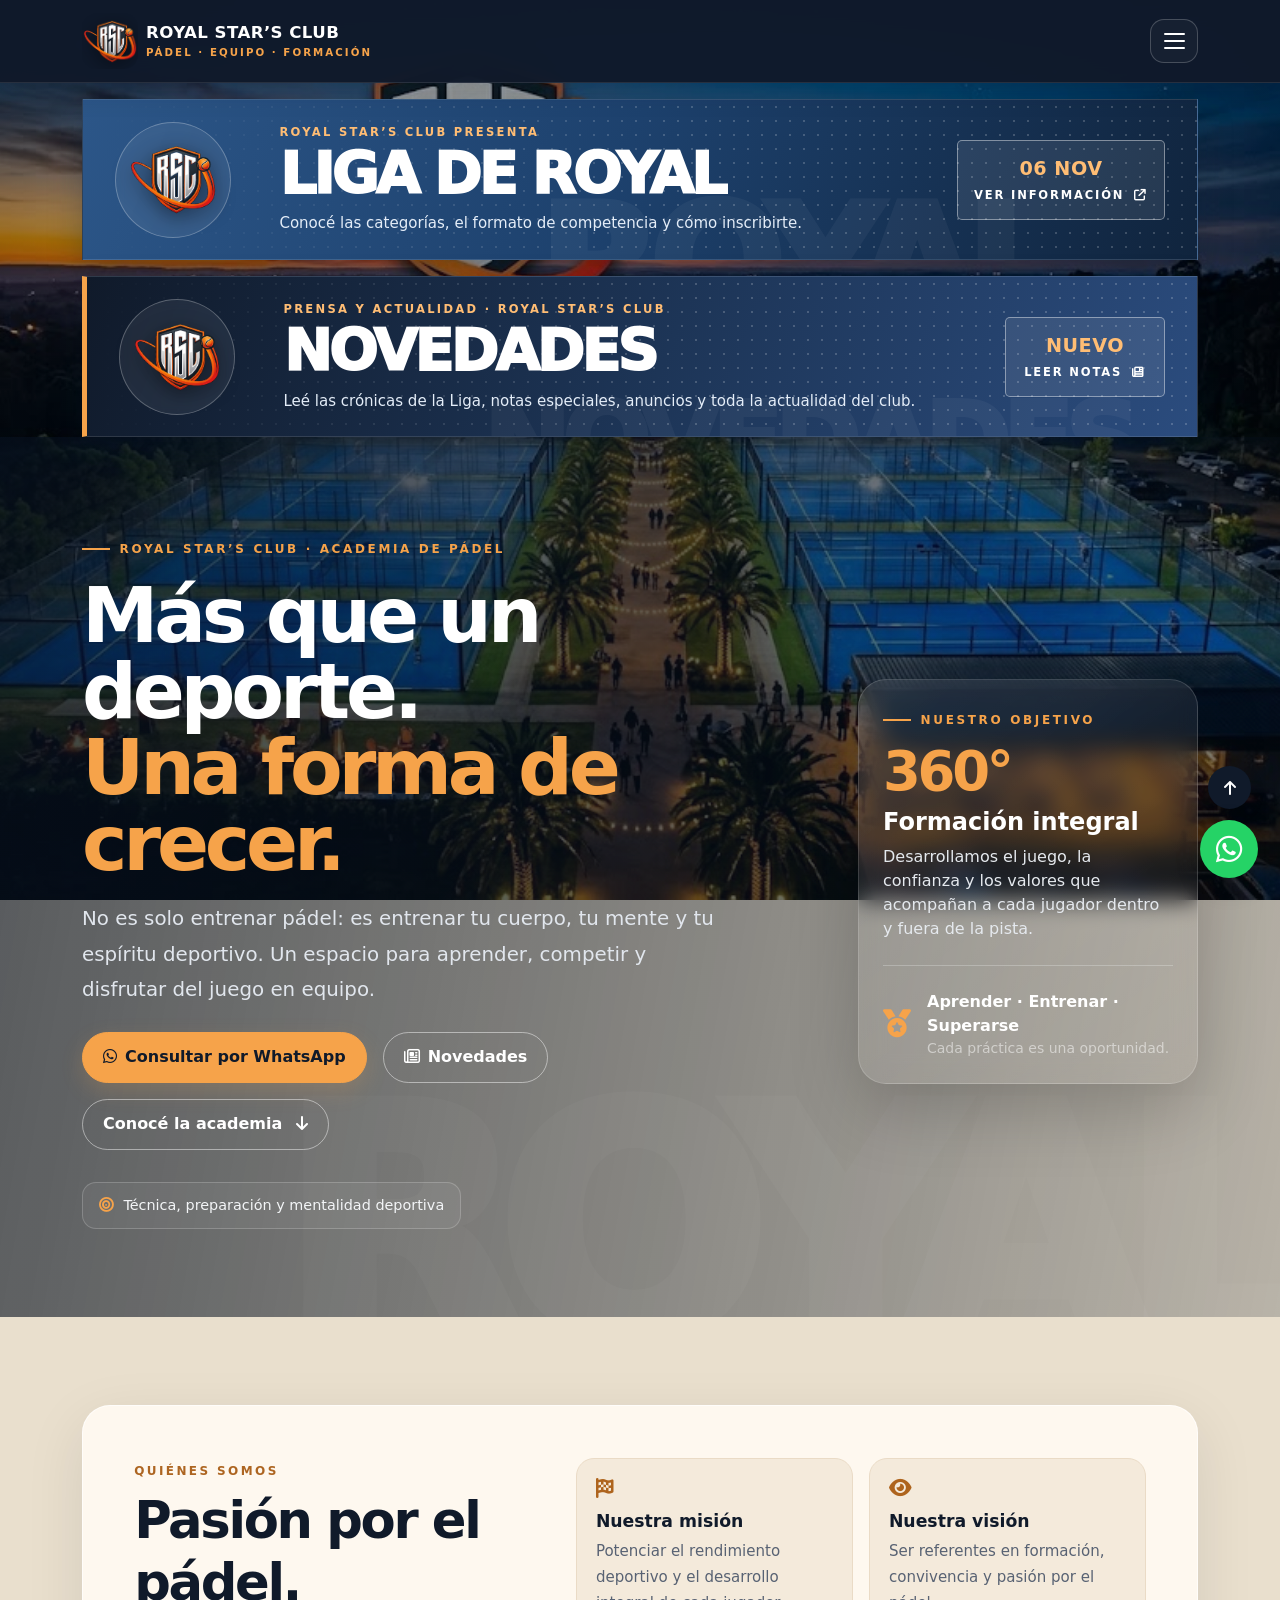
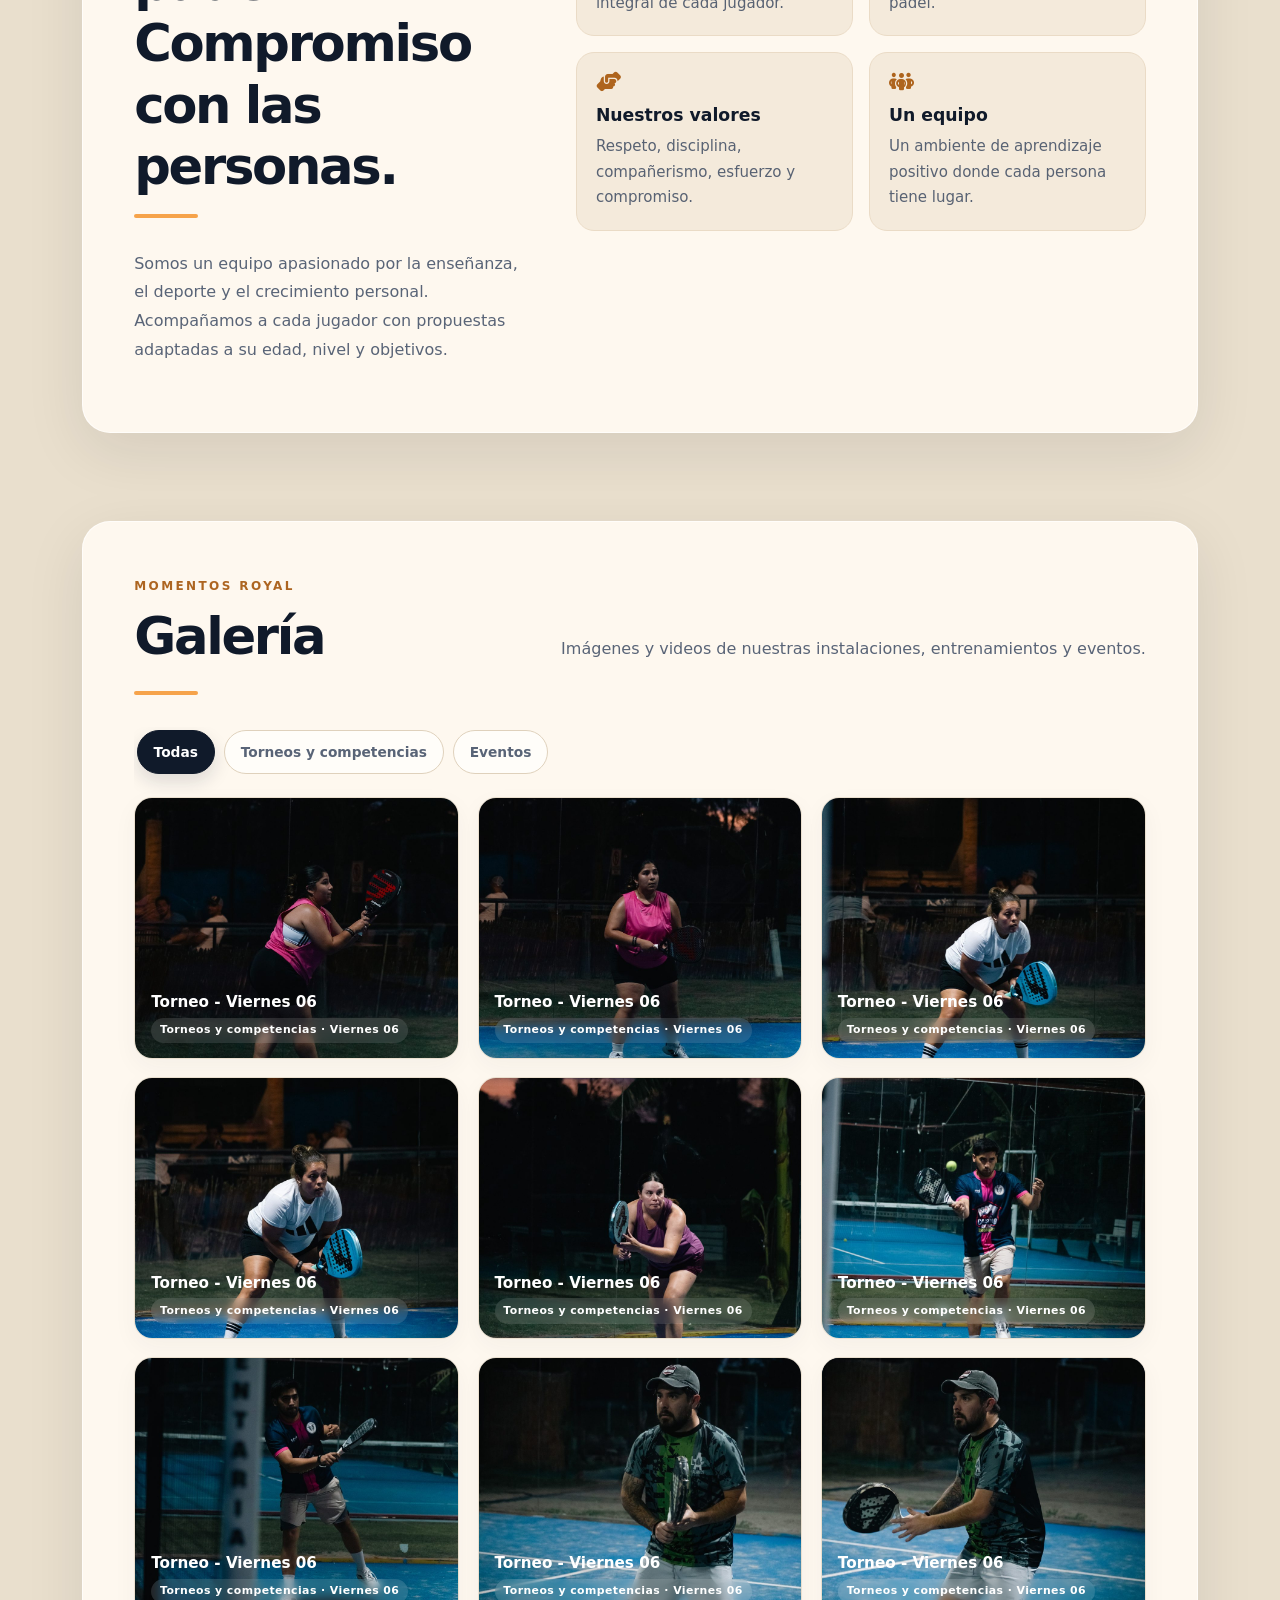
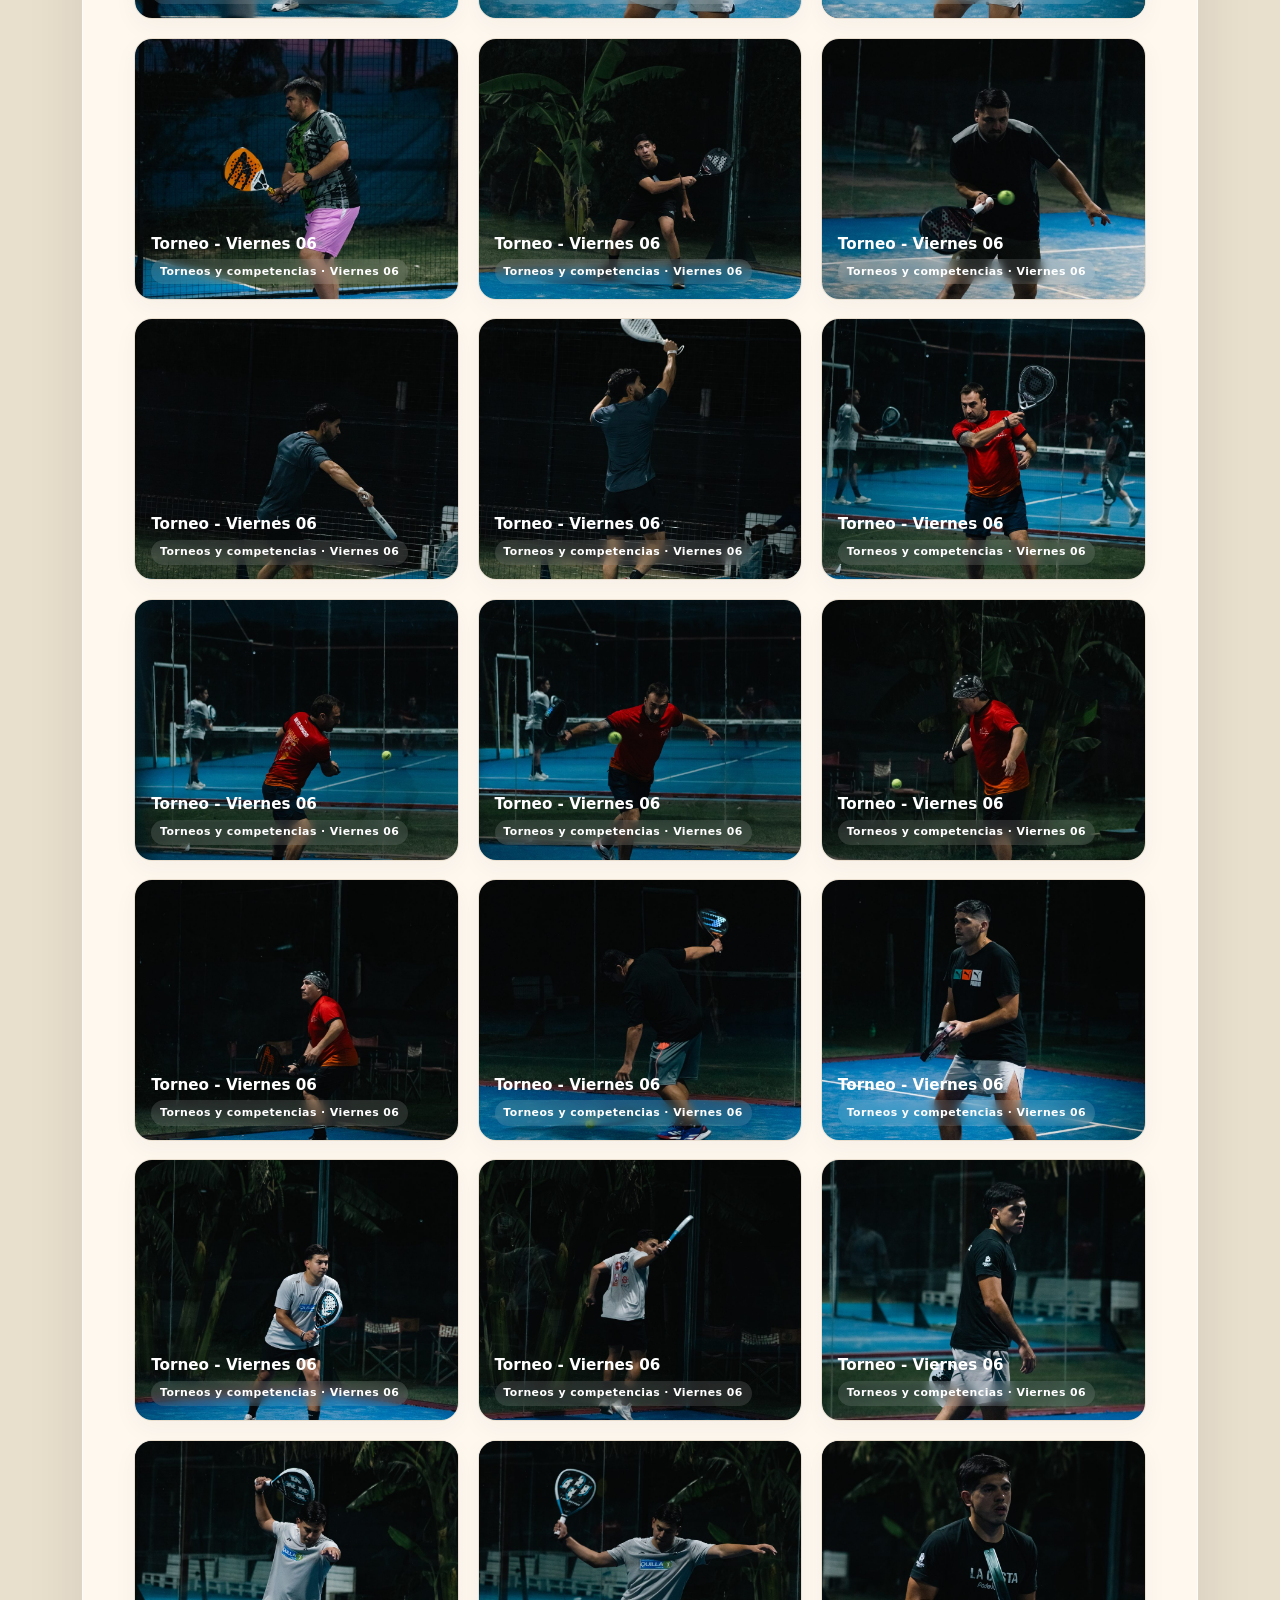
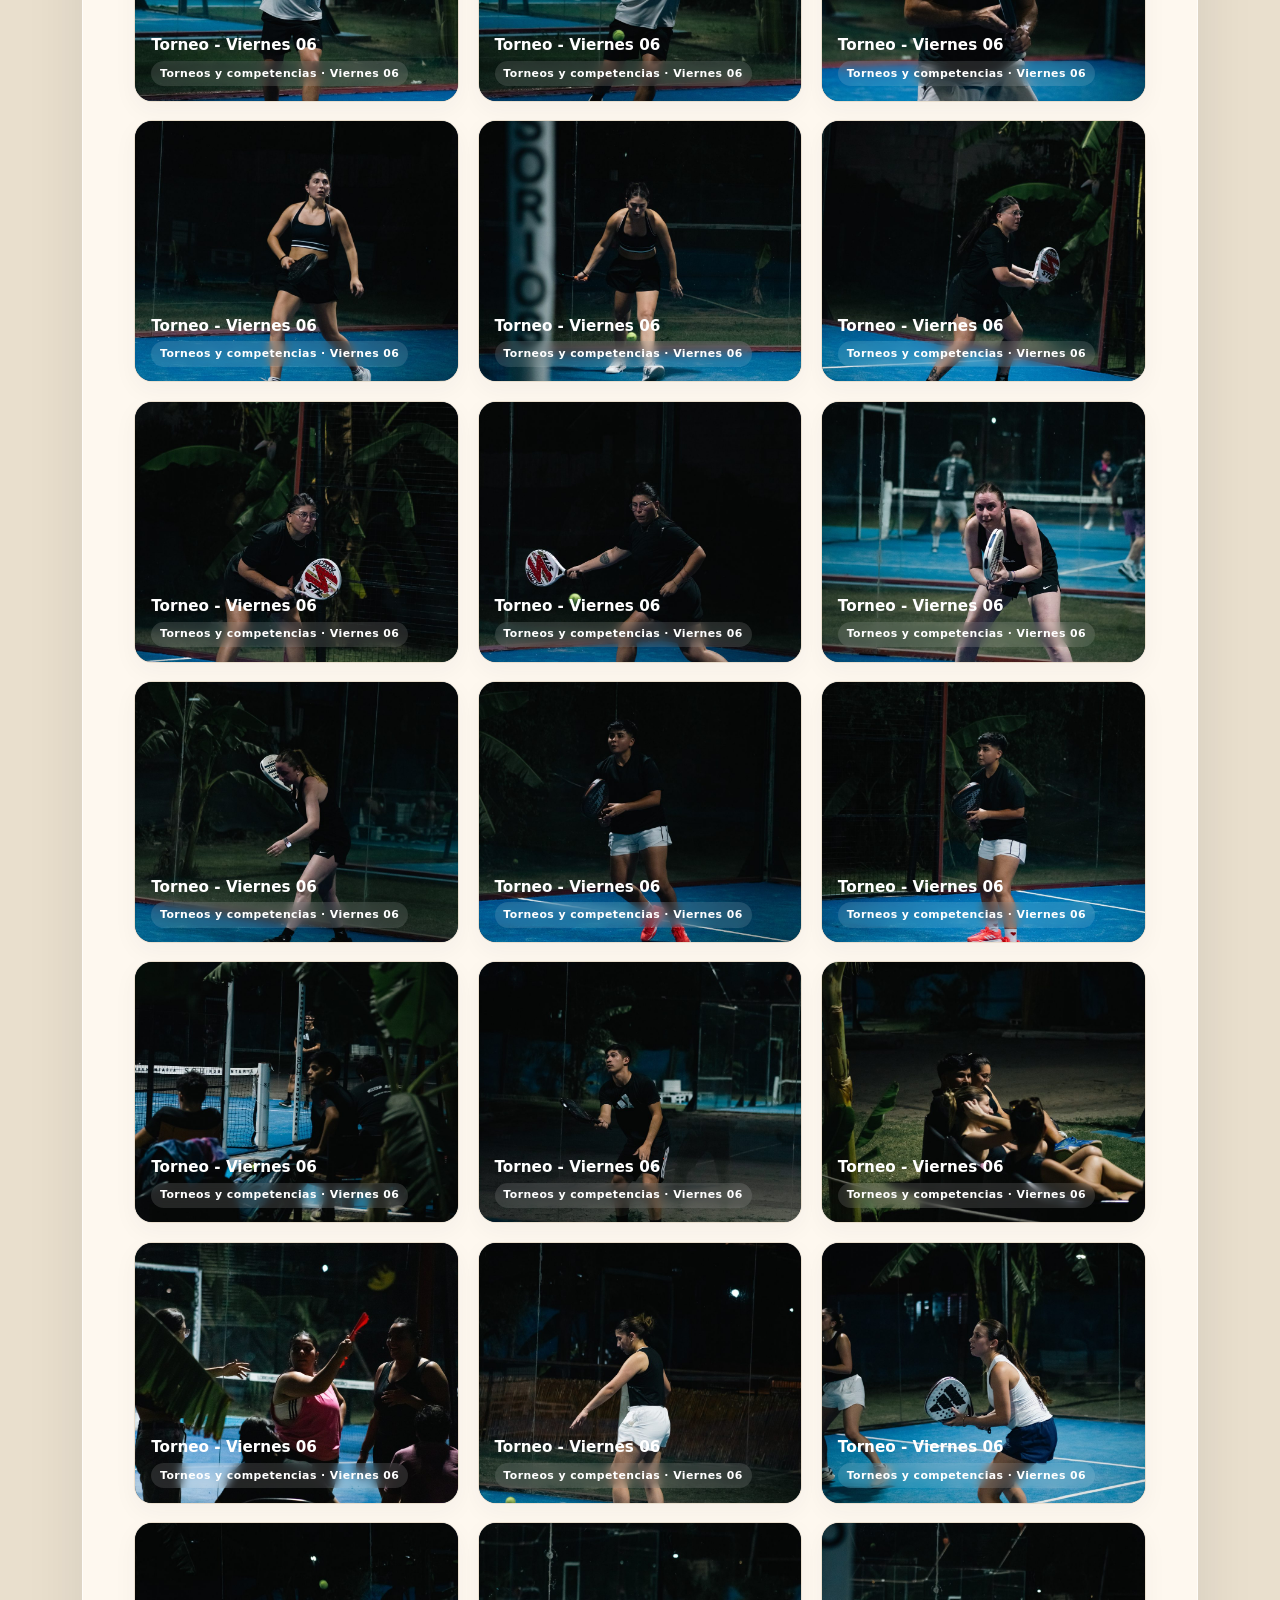
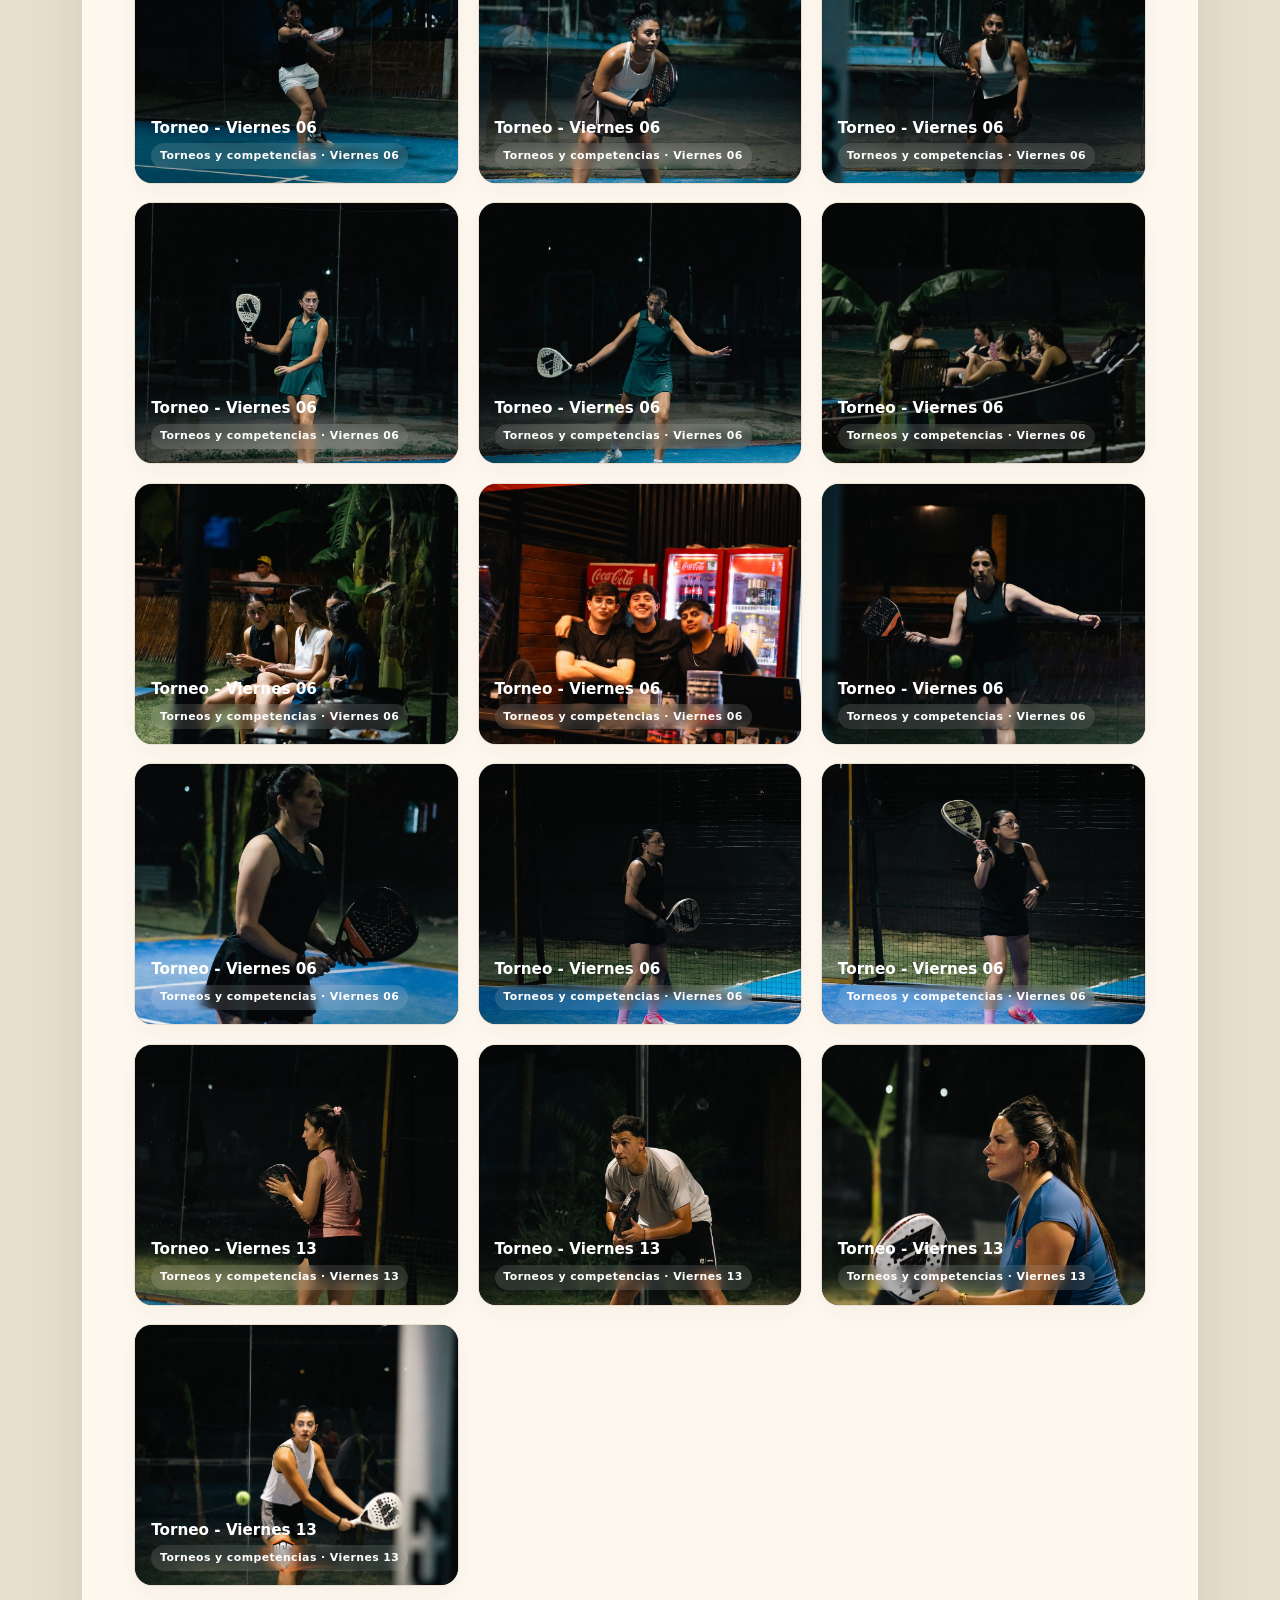
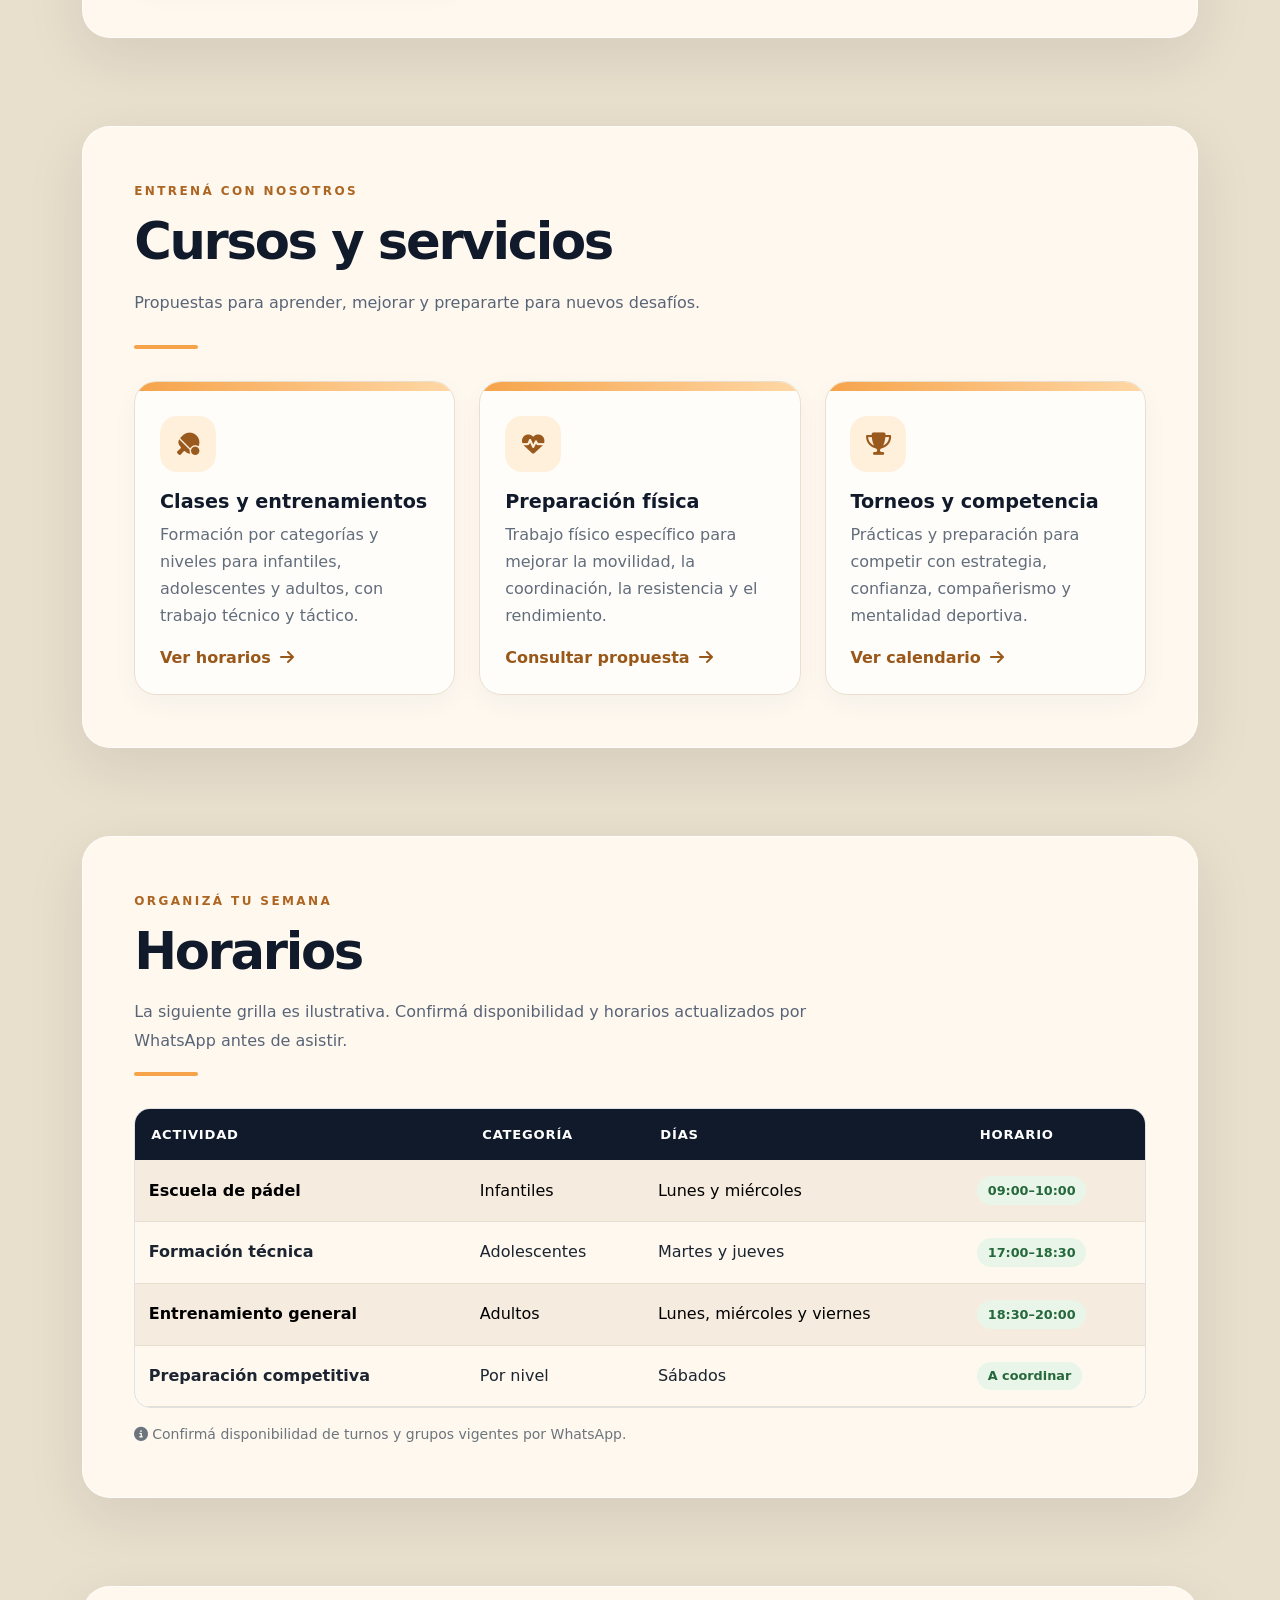
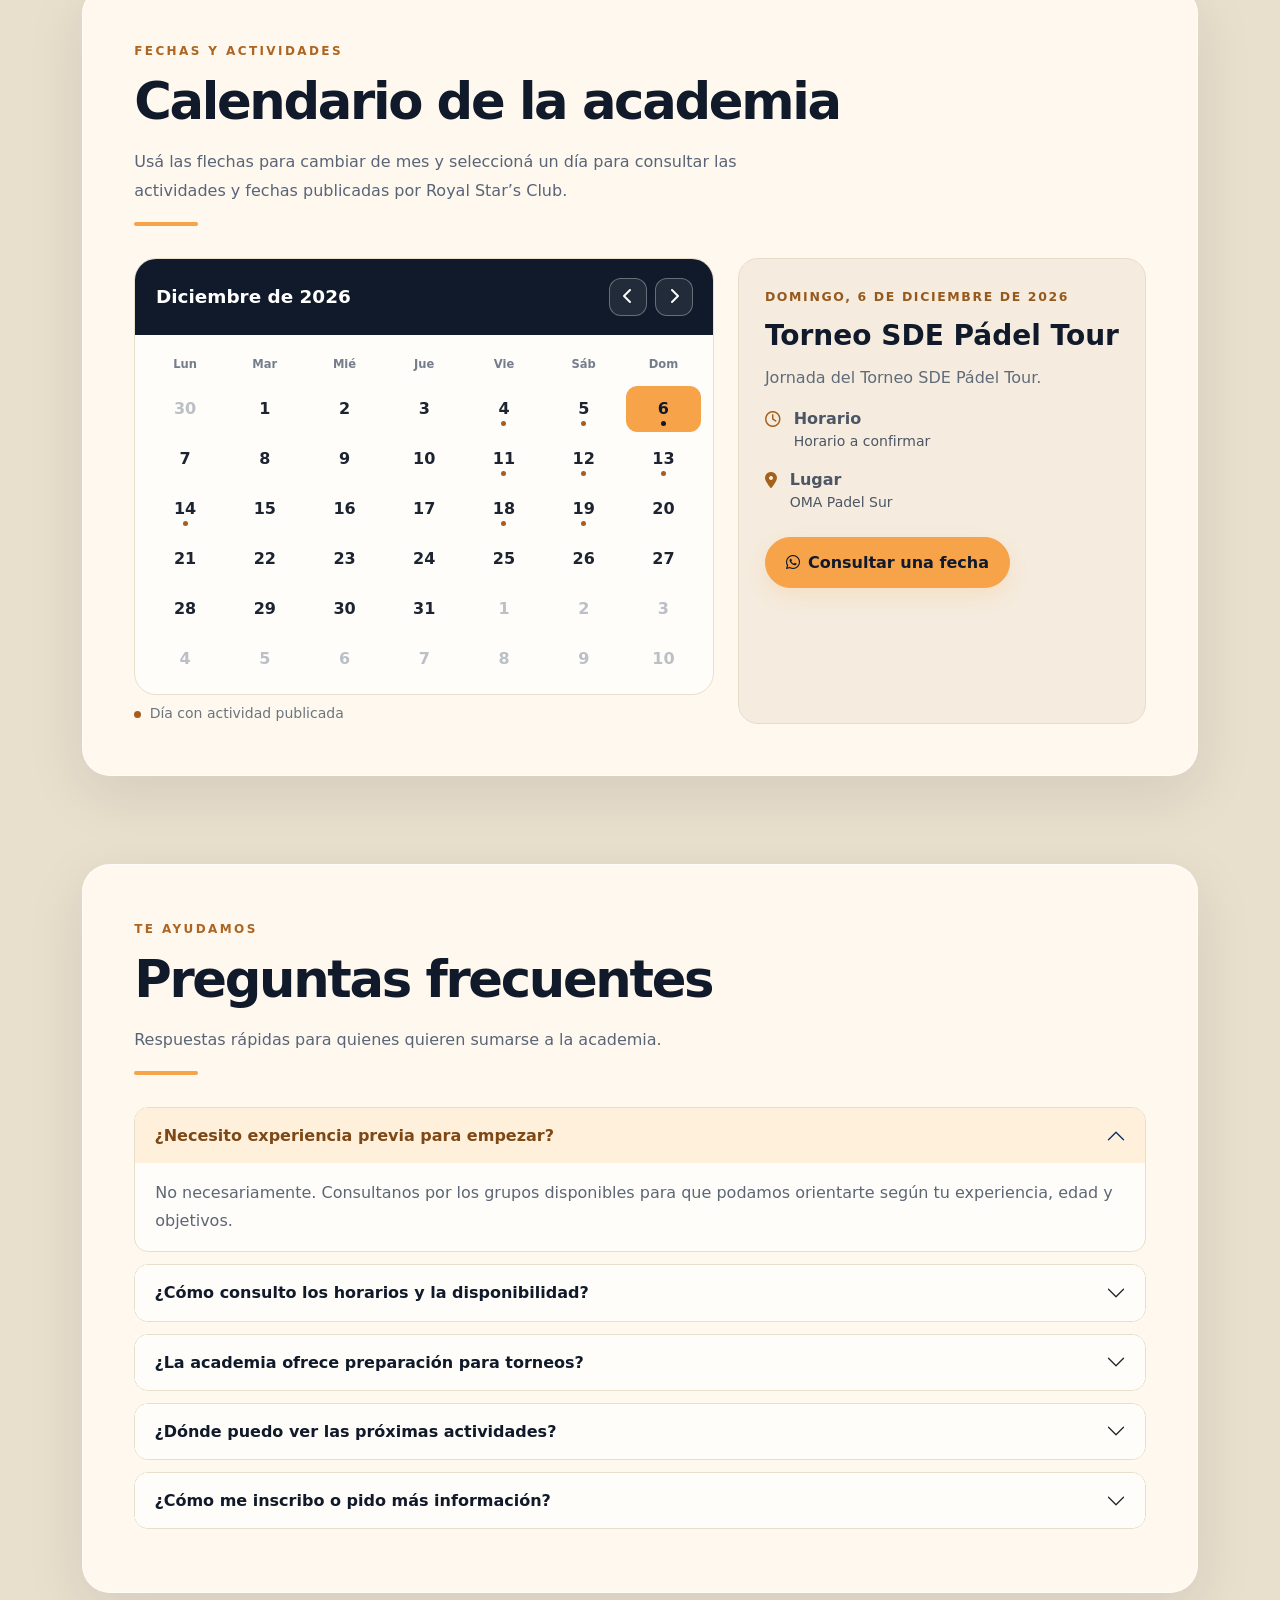
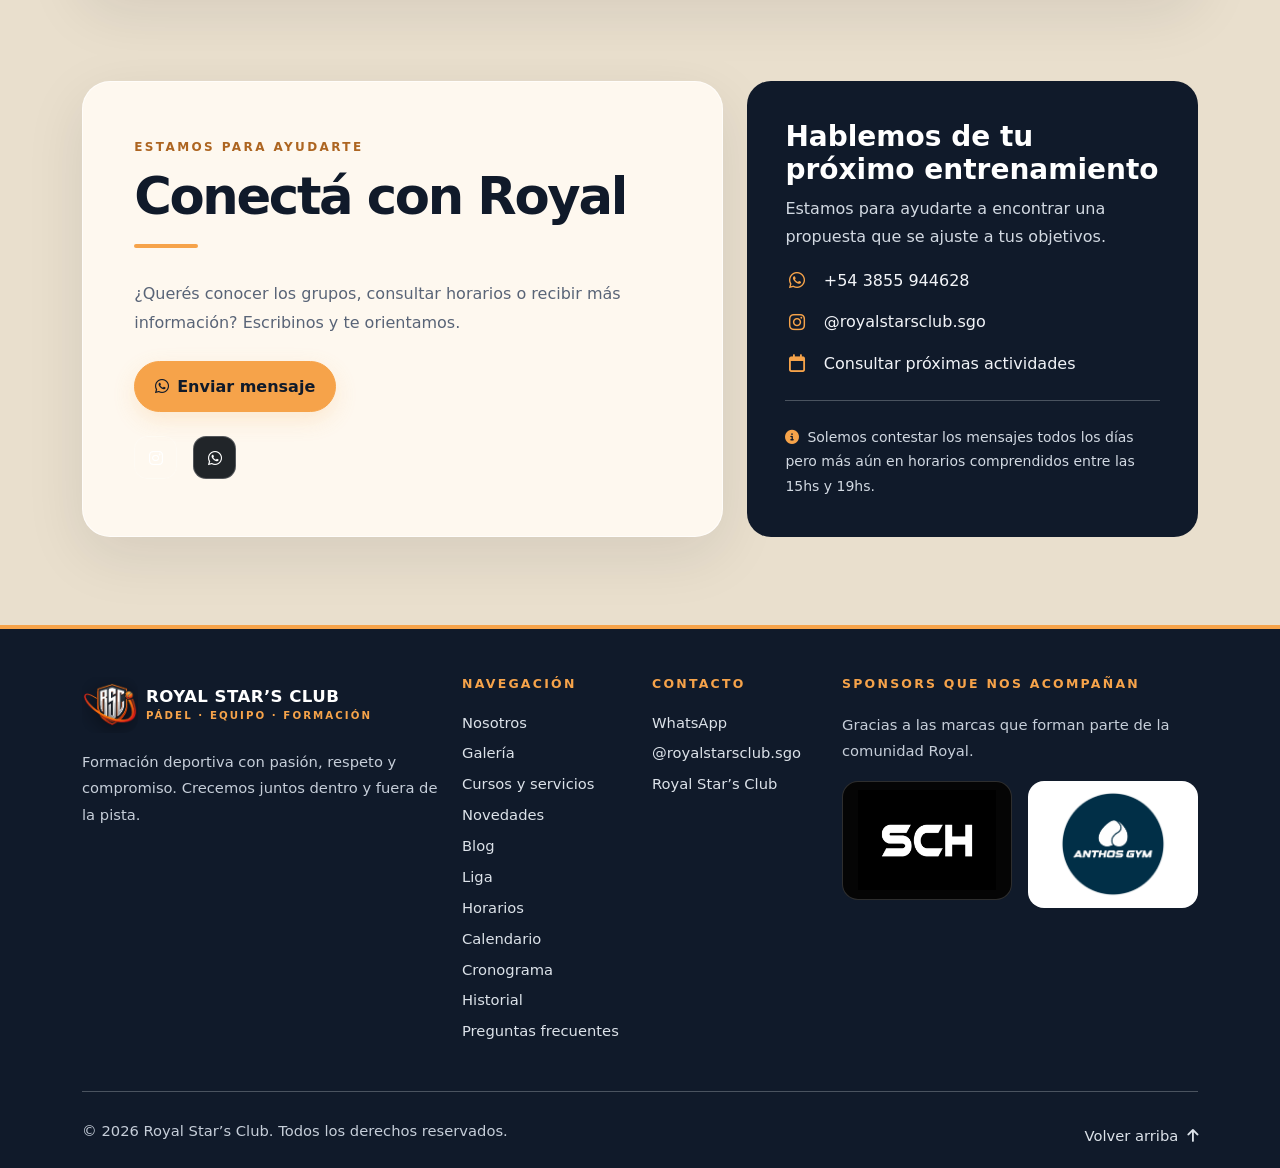
==== commit 365f7e73: "Add files via upload" ====
--- a/index.html
+++ b/index.html
@@ -204,13 +204,16 @@
       '2026-11-14': { title: '2da fecha de todas las categorías.', description: 'Se juega la 2da fecha de la liga.', time: 'Desde las 15hs.', place: 'Royal Star’s Club' },
       '2026-11-20': { title: '3ra fecha de todas las categorías.', description: 'Se juega la 3ra fecha de la liga.', time: 'Desde las 15hs.', place: 'Royal Star’s Club' },
       '2026-11-21': { title: '3ra fecha de todas las categorías.', description: 'Se juega la 3ra fecha de la liga.', time: 'Desde las 15hs.', place: 'Royal Star’s Club' },
-      '2026-11-27': { title: 'Torneo Lobo Negro', description: 'Torneo de fin de semana, se juega viernes, sábado, domingo y lunes.', time: 'Desde las 15hs.', place: 'Royal Star’s Club' },
-      '2026-11-28': { title: 'Torneo Lobo Negro', description: 'Torneo de fin de semana, se juega viernes, sábado, domingo y lunes.', time: 'Desde las 15hs.', place: 'Royal Star’s Club' },
-      '2026-11-29': { title: 'Torneo Lobo Negro', description: 'Torneo de fin de semana, se juega viernes, sábado, domingo y lunes.', time: 'Desde las 15hs.', place: 'Royal Star’s Club' },
-      '2026-12-04': { title: 'Fecha doble de liga.', description: 'Se juegan los partidos reprogramados y se definen las zonas.', time: 'Desde las 15hs.', place: 'Royal Star’s Club' },
-      '2026-12-05': { title: 'Fecha doble de liga.', description: 'Se juegan los partidos reprogramados y se definen las zonas.', time: 'Desde las 15hs.', place: 'Royal Star’s Club' },
-      '2026-12-11': { title: '8vos y 4tos de final de liga', description: 'Se da comienzo a los playoffs de Copa de Oro y Copa de Plata.', time: 'Desde las 15hs.', place: 'Royal Star’s Club' },
-      '2026-12-12': { title: '8vos y 4tos de final de liga', description: 'Se da comienzo a los playoffs de Copa de Oro y Copa de Plata.', time: 'Desde las 15hs.', place: 'Royal Star’s Club' },
+      '2026-11-27': { title: 'Liga Royal — Fecha opcional', description: 'Se disputan algunos partidos programados debido a la suspensión del torneo Lobo Negro.', time: 'Desde las 15hs.', place: 'Royal Star’s Club' },
+      '2026-11-28': { title: 'Liga Royal — Fecha opcional', description: 'Se disputan algunos partidos programados debido a la suspensión del torneo Lobo Negro.', time: 'Desde las 15hs.', place: 'Royal Star’s Club' },
+      '2026-11-29': { title: 'Disponible para disputar fecha de liga', description: 'Se suspende el Torneo Lobo Negro, por lo que queda disponible para disputar fecha de la Liga Royal.', time: 'Desde las 15hs.', place: 'Royal Star’s Club' },
+      '2026-12-04': { title: 'Fecha doble Liga Royal y Torneo SDE Pádel Tour', description: 'Se juega la fecha doble de la Liga Royal junto con el Torneo SDE Pádel Tour.', time: 'Horario a confirmar', place: 'Royal Star’s Club' },
+      '2026-12-05': { title: 'Fecha doble Liga Royal y Torneo SDE Pádel Tour', description: 'Se juega la fecha doble de la Liga Royal junto con el Torneo SDE Pádel Tour.', time: 'Horario a confirmar', place: 'Royal Star’s Club' },
+      '2026-12-06': { title: 'Torneo SDE Pádel Tour', description: 'Jornada del Torneo SDE Pádel Tour.', time: 'Horario a confirmar', place: 'OMA Padel Sur' },
+      '2026-12-11': { title: 'Torneo Punto Pádel', description: 'Se disputa el Torneo de Punto Pádel.', time: 'Horario a confirmar', place: 'Royal Star’s Club' },
+      '2026-12-12': { title: 'Torneo Punto Pádel', description: 'Se disputa el Torneo de Punto Pádel.', time: 'Horario a confirmar', place: 'Royal Star’s Club' },
+      '2026-12-13': { title: 'Liga Royal — Fecha doble (Octavos y Cuartos)', description: 'Fecha doble de octavos y cuartos de final de la Liga Royal en todas las categorías.', time: 'Desde las 15hs', place: 'Royal Star’s Club' },
+      '2026-12-14': { title: 'Liga Royal — Fecha doble (Octavos y Cuartos)', description: 'Fecha doble de octavos y cuartos de final de la Liga Royal en todas las categorías.', time: 'Desde las 15hs', place: 'Royal Star’s Club' },
       '2026-12-18': { title: 'Semis y Finales', description: 'Inicia la última fecha de la liga donde se juegan las semifinales de todas las categorías.', time: 'Desde las 15hs.', place: 'Royal Star’s Club' },
       '2026-12-19': { title: 'Semis y Finales', description: 'Último día de liga, gracias por acompañarnos. Se juegan las finales de todas las categorías.', time: 'Desde las 15hs.', place: 'Royal Star’s Club' }
     };
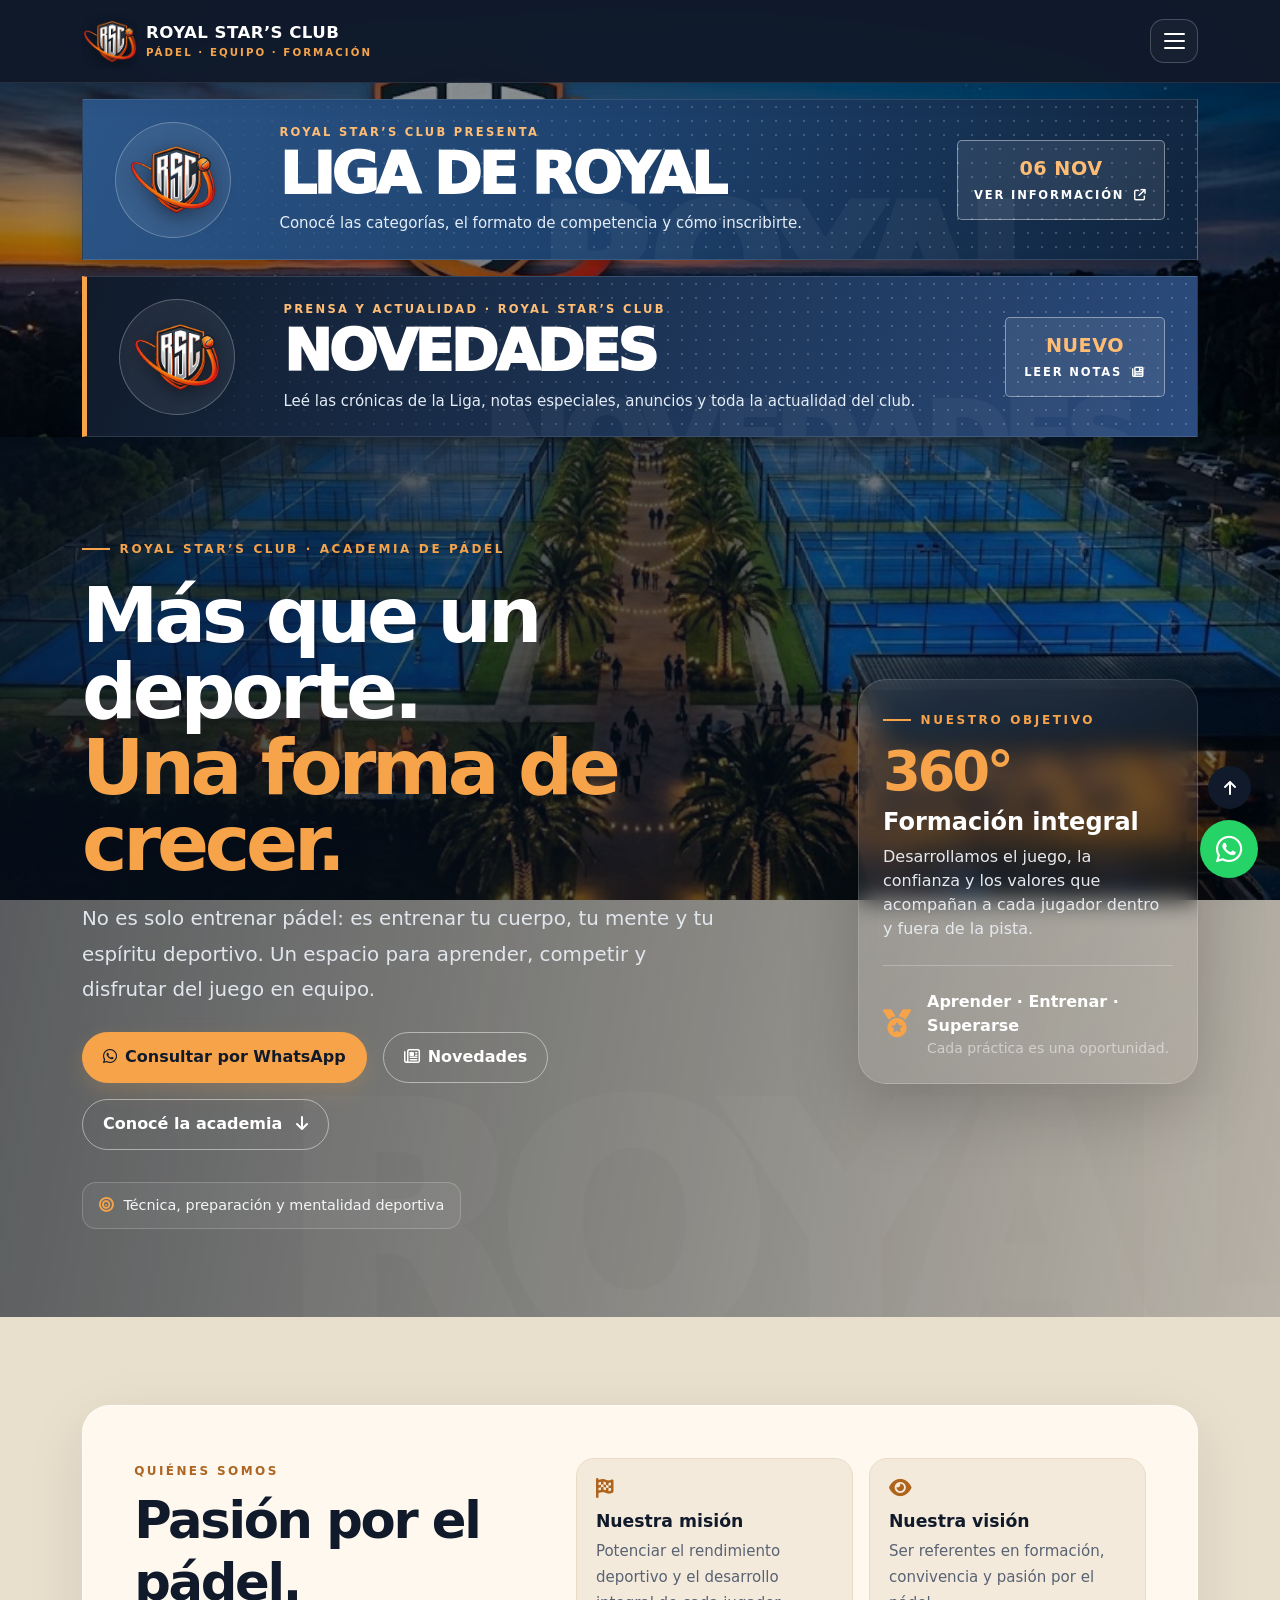
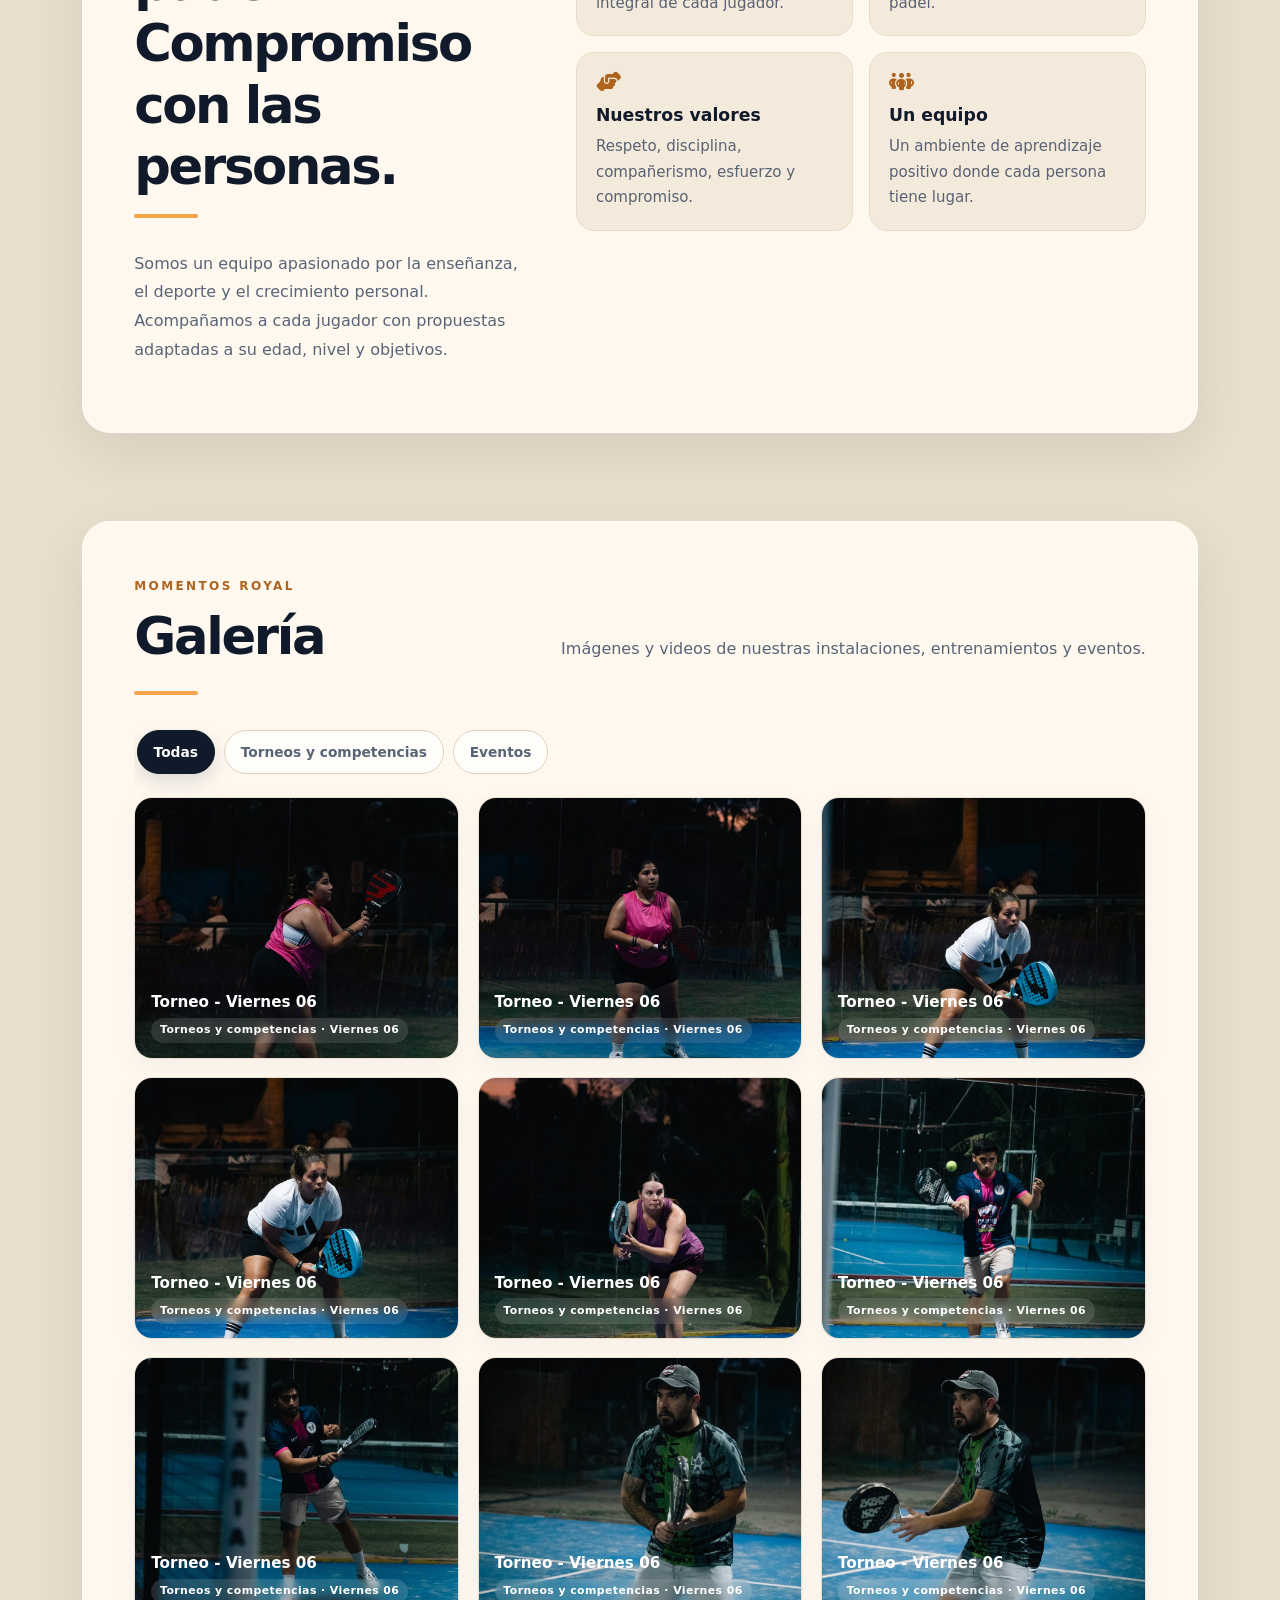
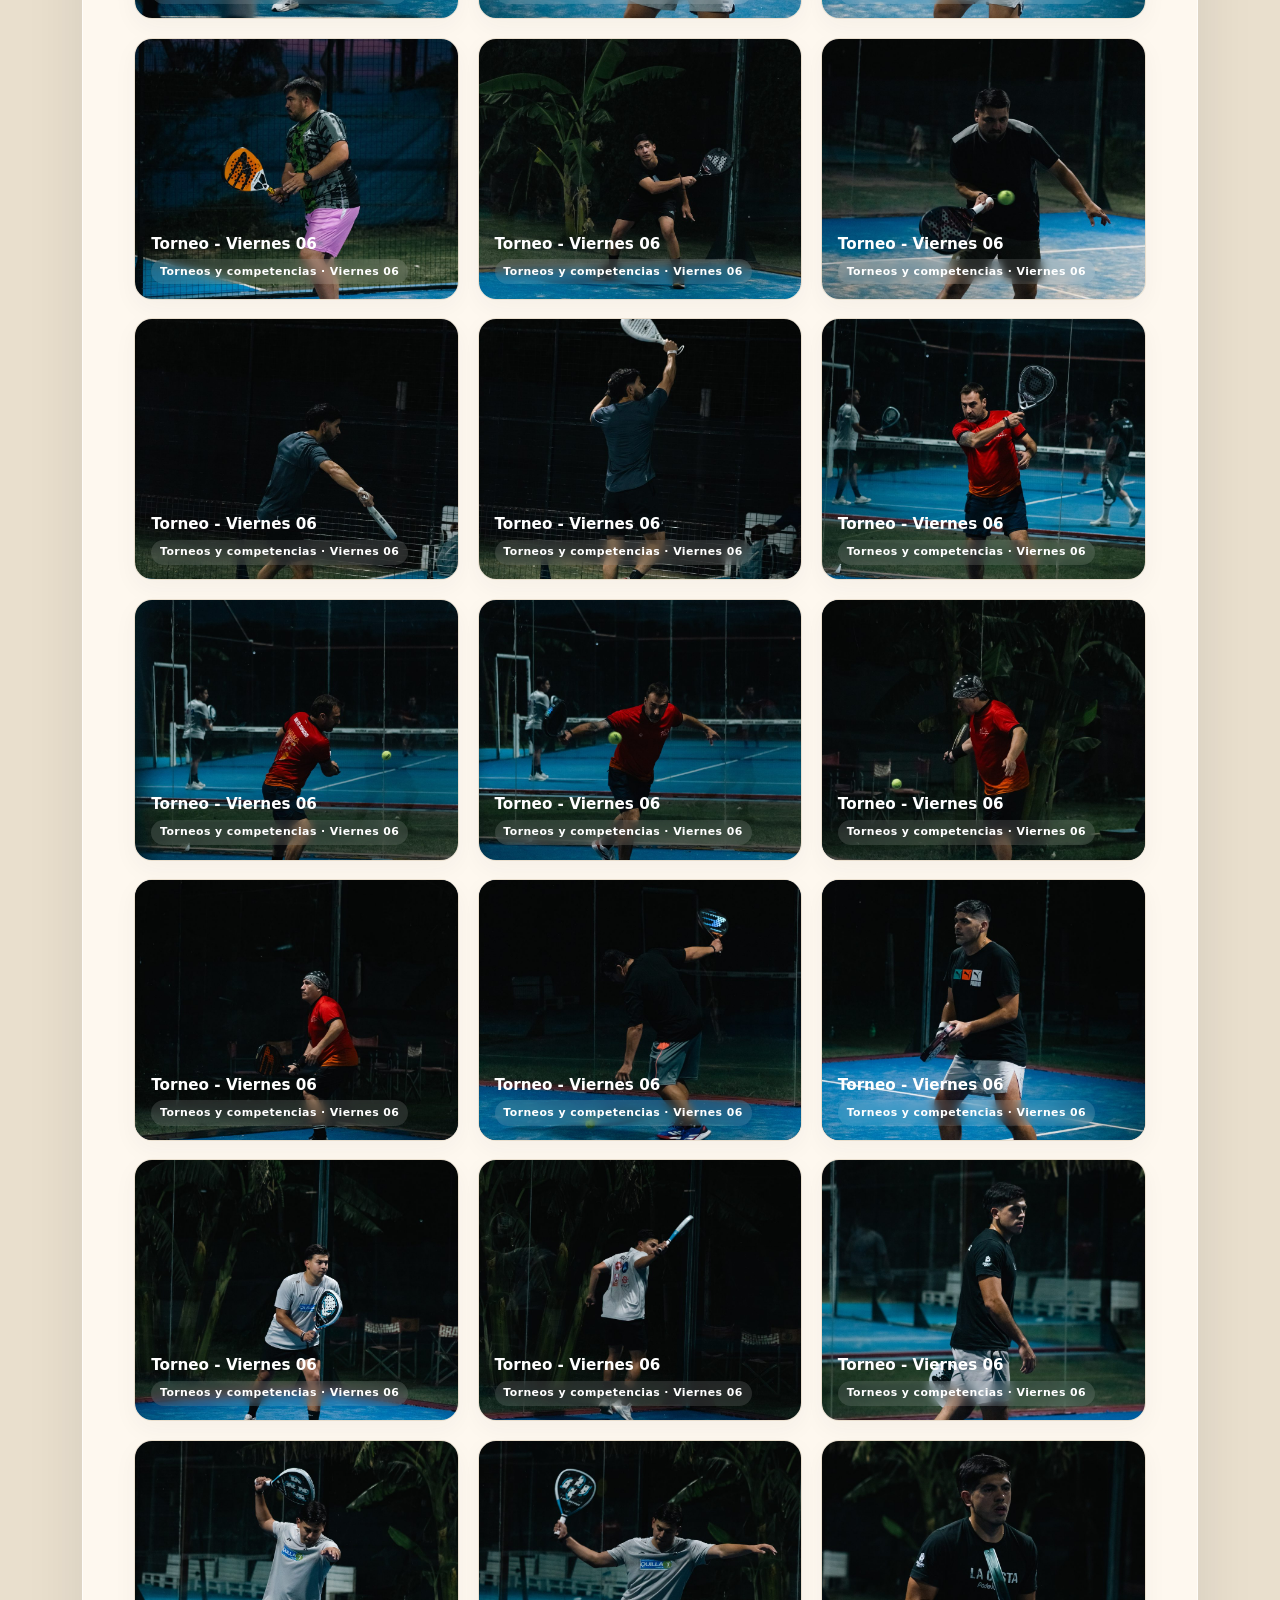
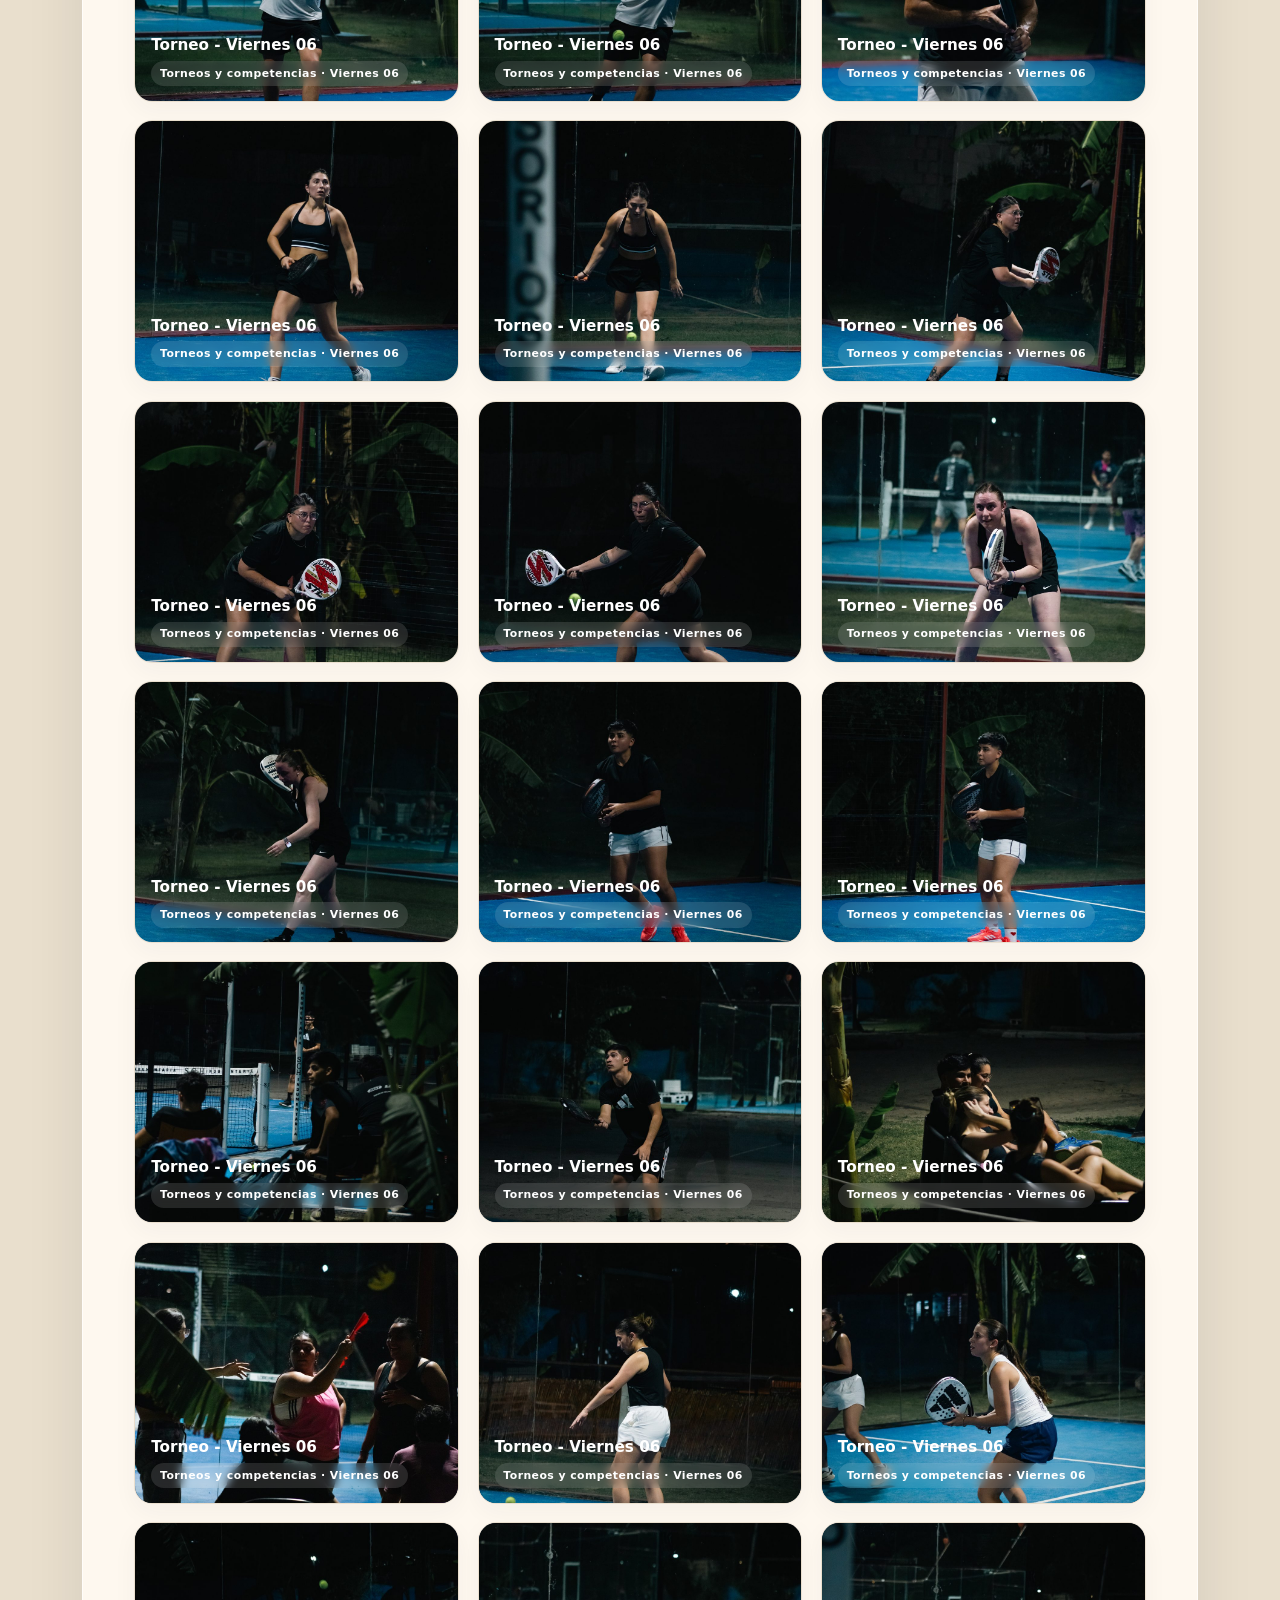
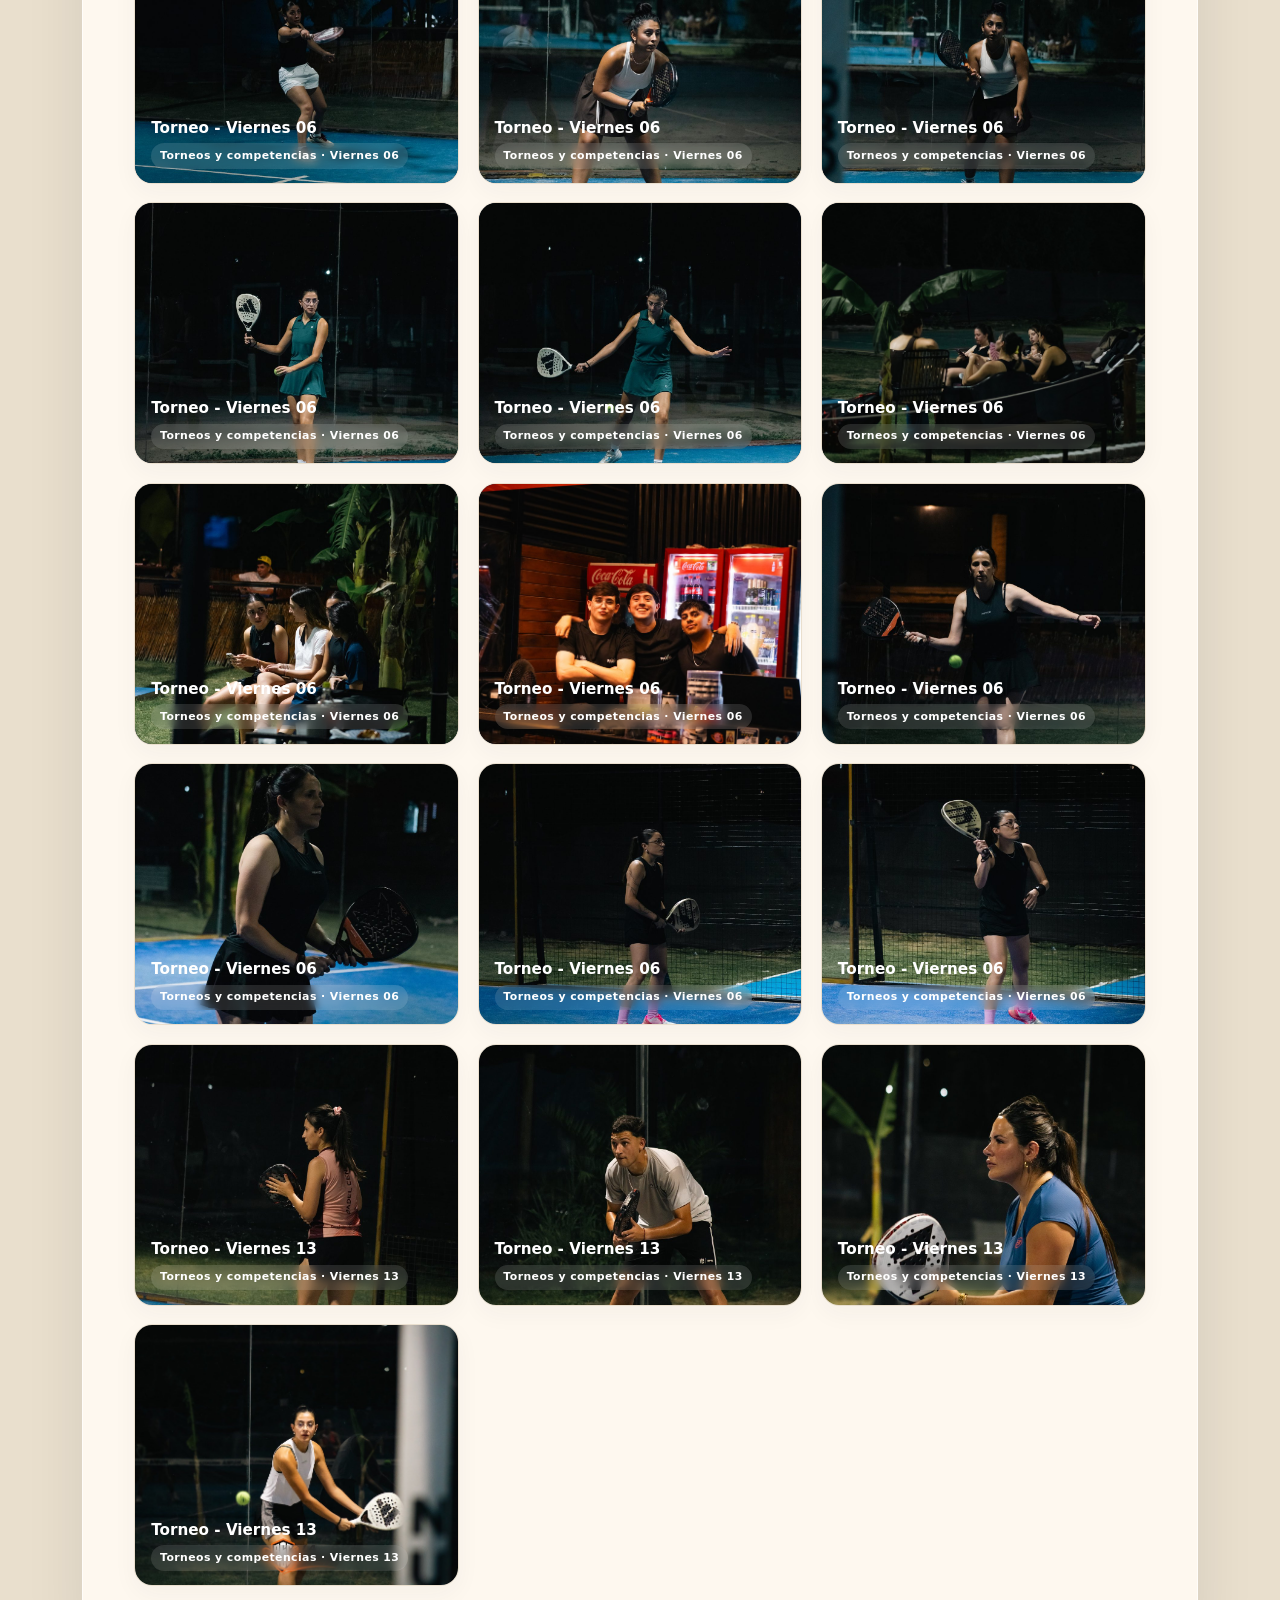
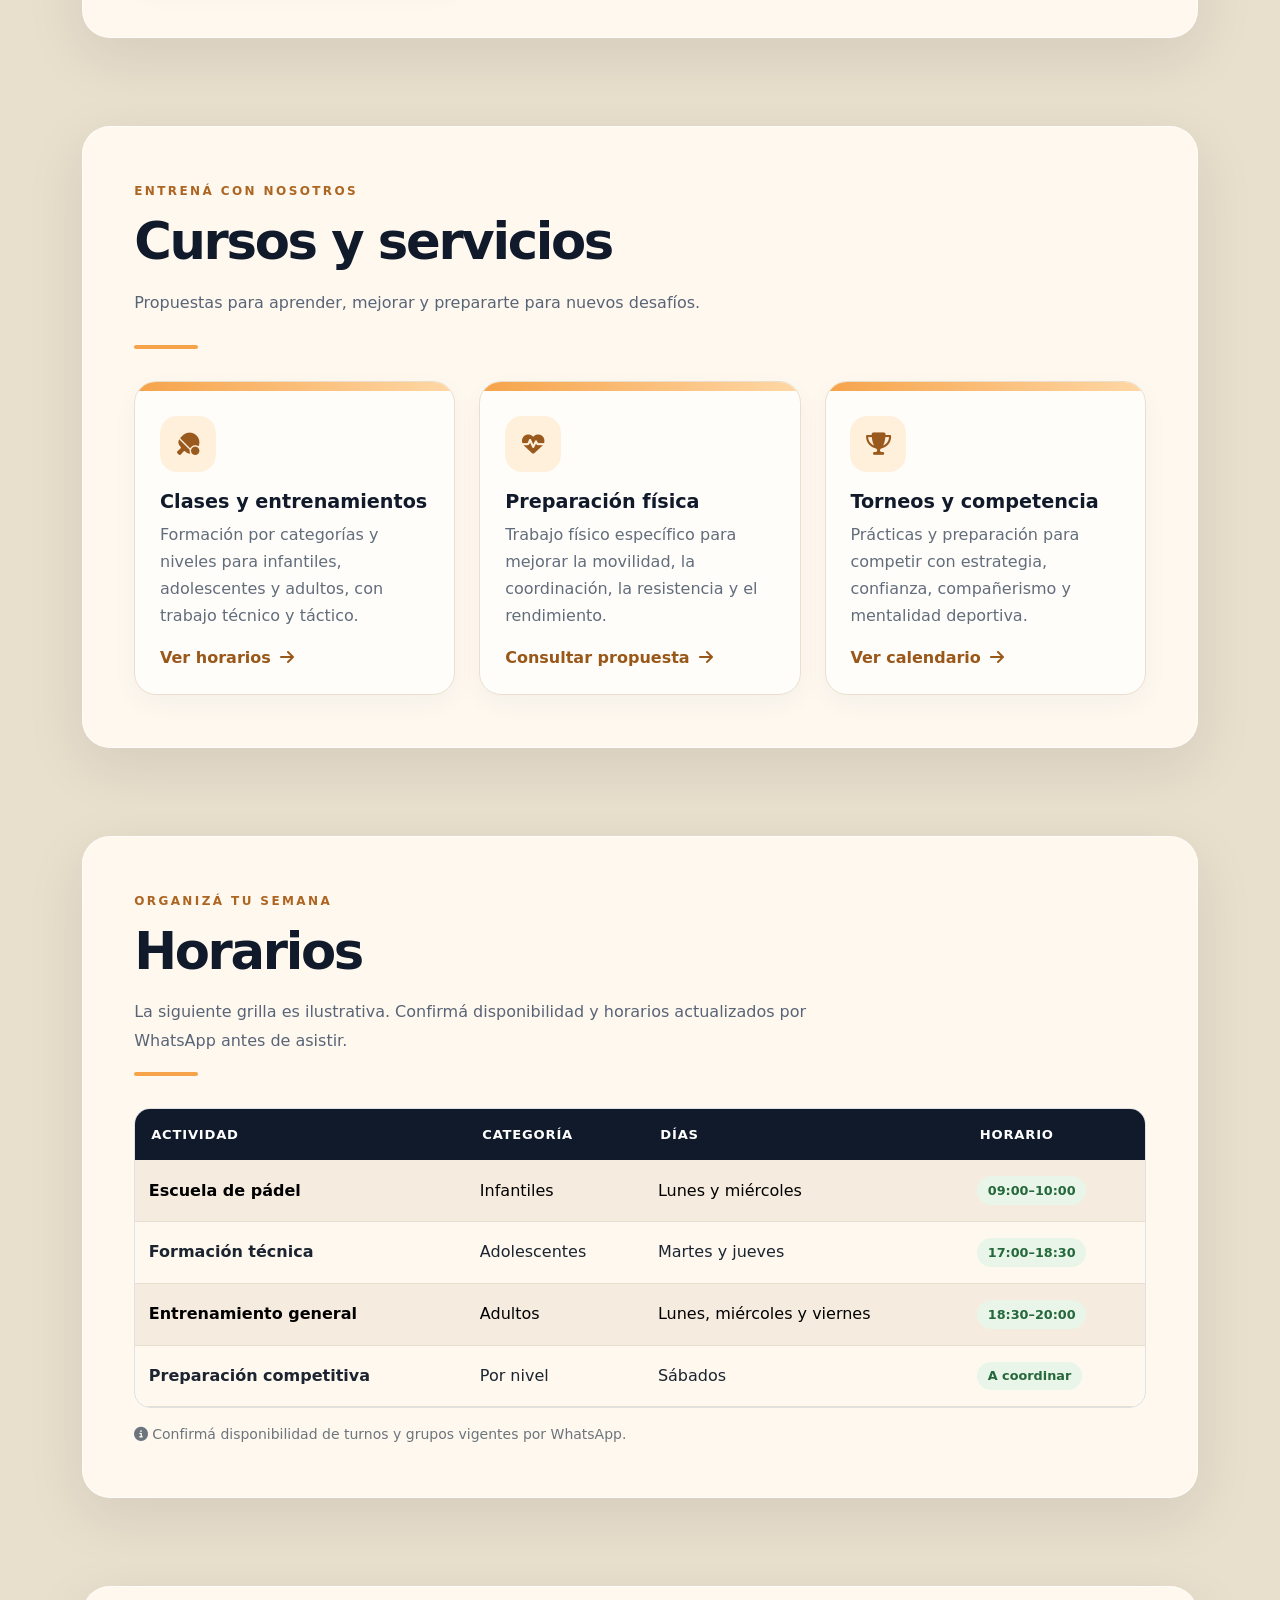
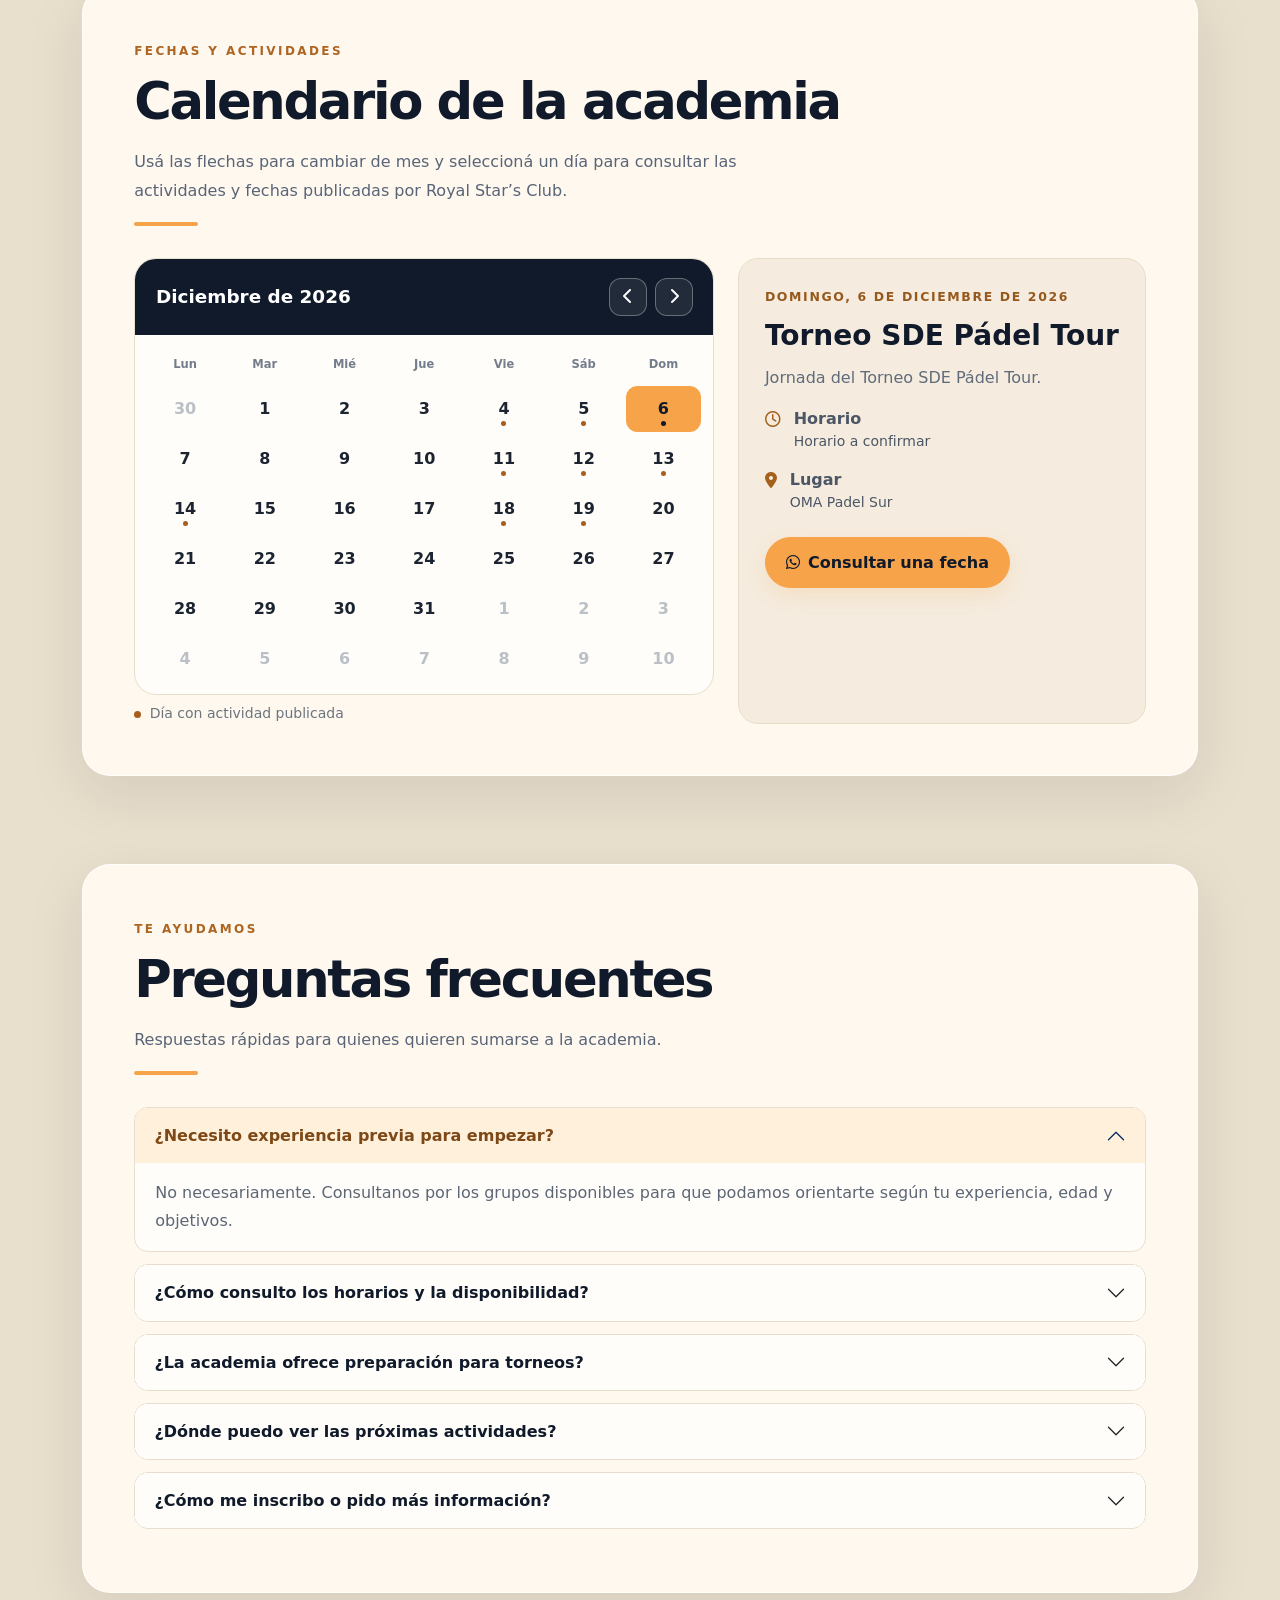
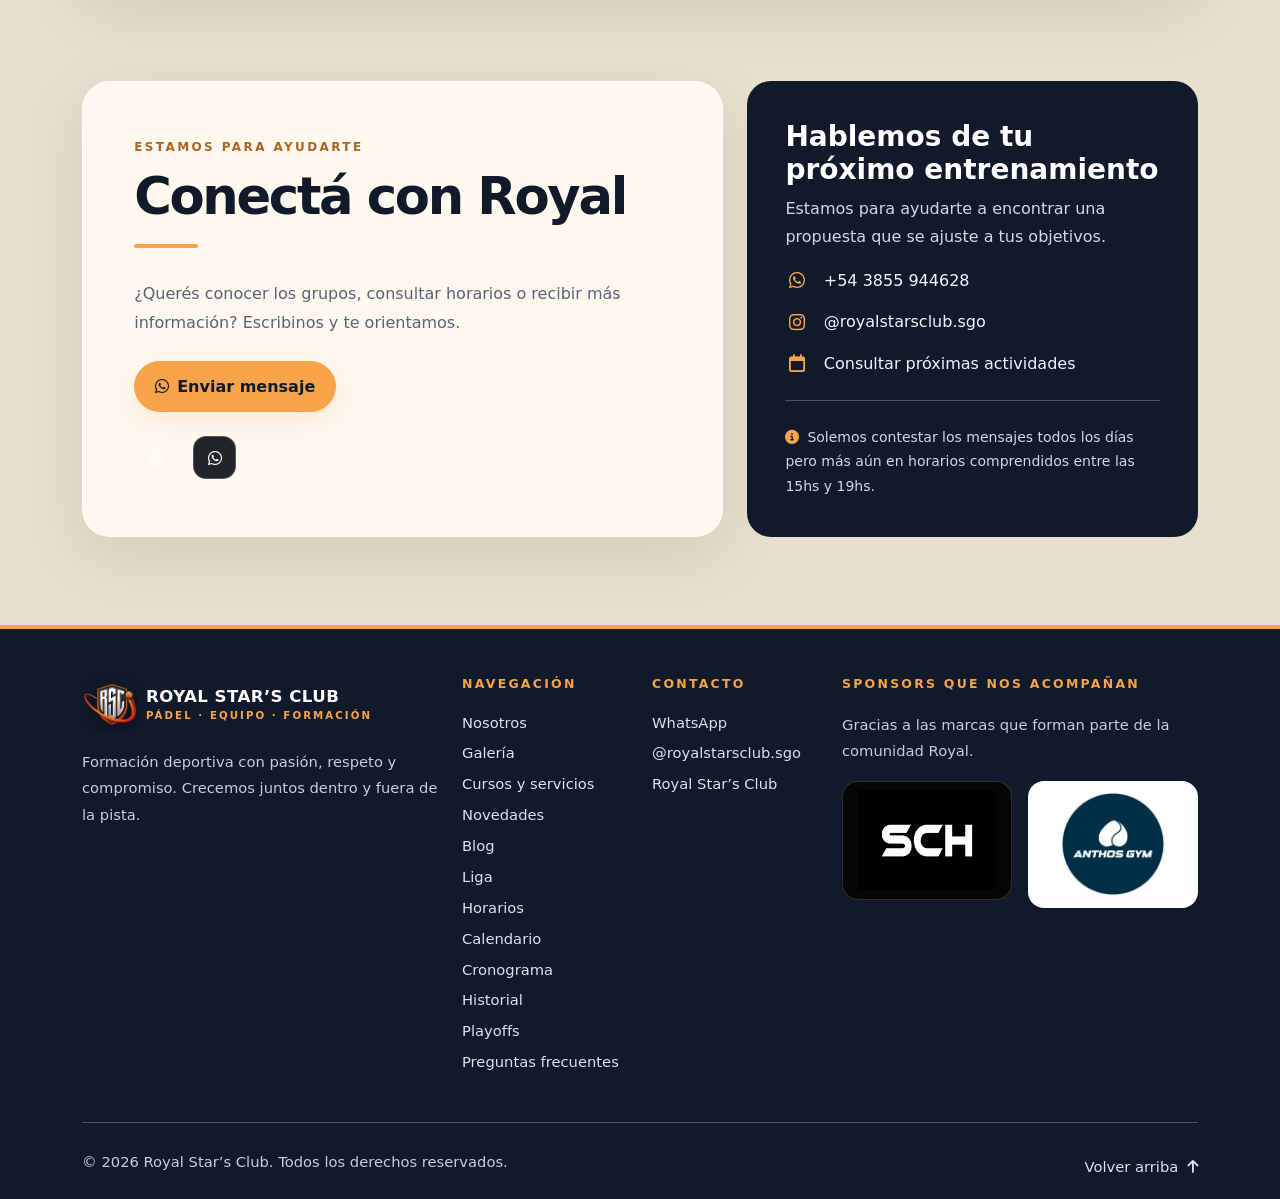
==== commit ef222fe5: "Add files via upload" ====
--- a/index.html
+++ b/index.html
@@ -43,6 +43,7 @@
 <li class="nav-item"><a class="nav-link" href="#calendario">Calendario</a></li>
 <li class="nav-item"><a class="nav-link" href="cronograma.html" rel="noopener" target="_blank">Cronograma</a></li>
 <li class="nav-item"><a class="nav-link" href="historial.html" rel="noopener" target="_blank">Historial</a></li>
+<li class="nav-item"><a class="nav-link" href="playoffs.html" rel="noopener" target="_blank">Playoffs</a></li>
 <li class="nav-item"><a class="nav-link" href="#preguntas">Preguntas frecuentes</a></li>
 <li class="nav-item ms-xl-1"><a class="btn btn-royal btn-sm px-3 mt-2 mt-xl-0" href="#contacto">Contacto <i class="fa-solid fa-arrow-right ms-1"></i></a></li>
 </ul>
@@ -174,7 +175,7 @@
 <div class="container">
 <div class="row g-4 pb-4">
 <div class="col-md-6 col-lg-4"><a class="navbar-brand d-flex align-items-center gap-2 mb-3" href="#inicio"><span class="brand-mark"><img alt="Escudo Royal Star&rsquo;s Club" src="assets/img/logo-royal.png"/></span><span class="brand-name">ROYAL STAR&rsquo;S CLUB<small>P&Aacute;DEL &middot; EQUIPO &middot; FORMACI&Oacute;N</small></span></a><p class="footer-copy">Formaci&oacute;n deportiva con pasi&oacute;n, respeto y compromiso. Crecemos juntos dentro y fuera de la pista.</p></div>
-<div class="col-6 col-lg-2"><h2 class="footer-title">Navegaci&oacute;n</h2><a class="footer-link" href="#nosotros">Nosotros</a><a class="footer-link" href="#galeria">Galer&iacute;a</a><a class="footer-link" href="#cursos">Cursos y servicios</a><a class="footer-link" href="novedades.html">Novedades</a><a class="footer-link" href="novedades.html#blog">Blog</a><a class="footer-link" href="liga.html" rel="noopener" target="_blank">Liga</a><a class="footer-link" href="#horarios">Horarios</a><a class="footer-link" href="#calendario">Calendario</a><a class="footer-link" href="cronograma.html" rel="noopener" target="_blank">Cronograma</a><a class="footer-link" href="historial.html" rel="noopener" target="_blank">Historial</a><a class="footer-link" href="#preguntas">Preguntas frecuentes</a></div>
+<div class="col-6 col-lg-2"><h2 class="footer-title">Navegaci&oacute;n</h2><a class="footer-link" href="#nosotros">Nosotros</a><a class="footer-link" href="#galeria">Galer&iacute;a</a><a class="footer-link" href="#cursos">Cursos y servicios</a><a class="footer-link" href="novedades.html">Novedades</a><a class="footer-link" href="novedades.html#blog">Blog</a><a class="footer-link" href="liga.html" rel="noopener" target="_blank">Liga</a><a class="footer-link" href="#horarios">Horarios</a><a class="footer-link" href="#calendario">Calendario</a><a class="footer-link" href="cronograma.html" rel="noopener" target="_blank">Cronograma</a><a class="footer-link" href="historial.html" rel="noopener" target="_blank">Historial</a><a class="footer-link" href="playoffs.html" rel="noopener" target="_blank">Playoffs</a><a class="footer-link" href="#preguntas">Preguntas frecuentes</a></div>
 <div class="col-6 col-lg-2"><h2 class="footer-title">Contacto</h2><a class="footer-link" href="https://wa.me/543855944628" rel="noopener" target="_blank">WhatsApp</a><a class="footer-link" href="https://instagram.com/royalstarsclub.sgo" rel="noopener" target="_blank">@royalstarsclub.sgo</a><span class="footer-link">Royal Star&rsquo;s Club</span></div>
 <div class="col-lg-4"><h2 class="footer-title">Sponsors que nos acompa&ntilde;an</h2><p class="footer-copy small">Gracias a las marcas que forman parte de la comunidad Royal.</p><div class="row g-3 align-items-stretch"><div class="col-6"><div class="sponsor-box sponsor-box-sch"><img alt="SCH, sponsor de Royal Star&rsquo;s Club" loading="lazy" src="assets/img/sponsor-sch.png"/></div></div><div class="col-6"><div class="sponsor-box sponsor-box-anthos"><img alt="Anthos Gym, sponsor de Royal Star&rsquo;s Club" loading="lazy" src="assets/img/sponsor-anthos-gym.png"/></div></div></div></div>
 </div>
